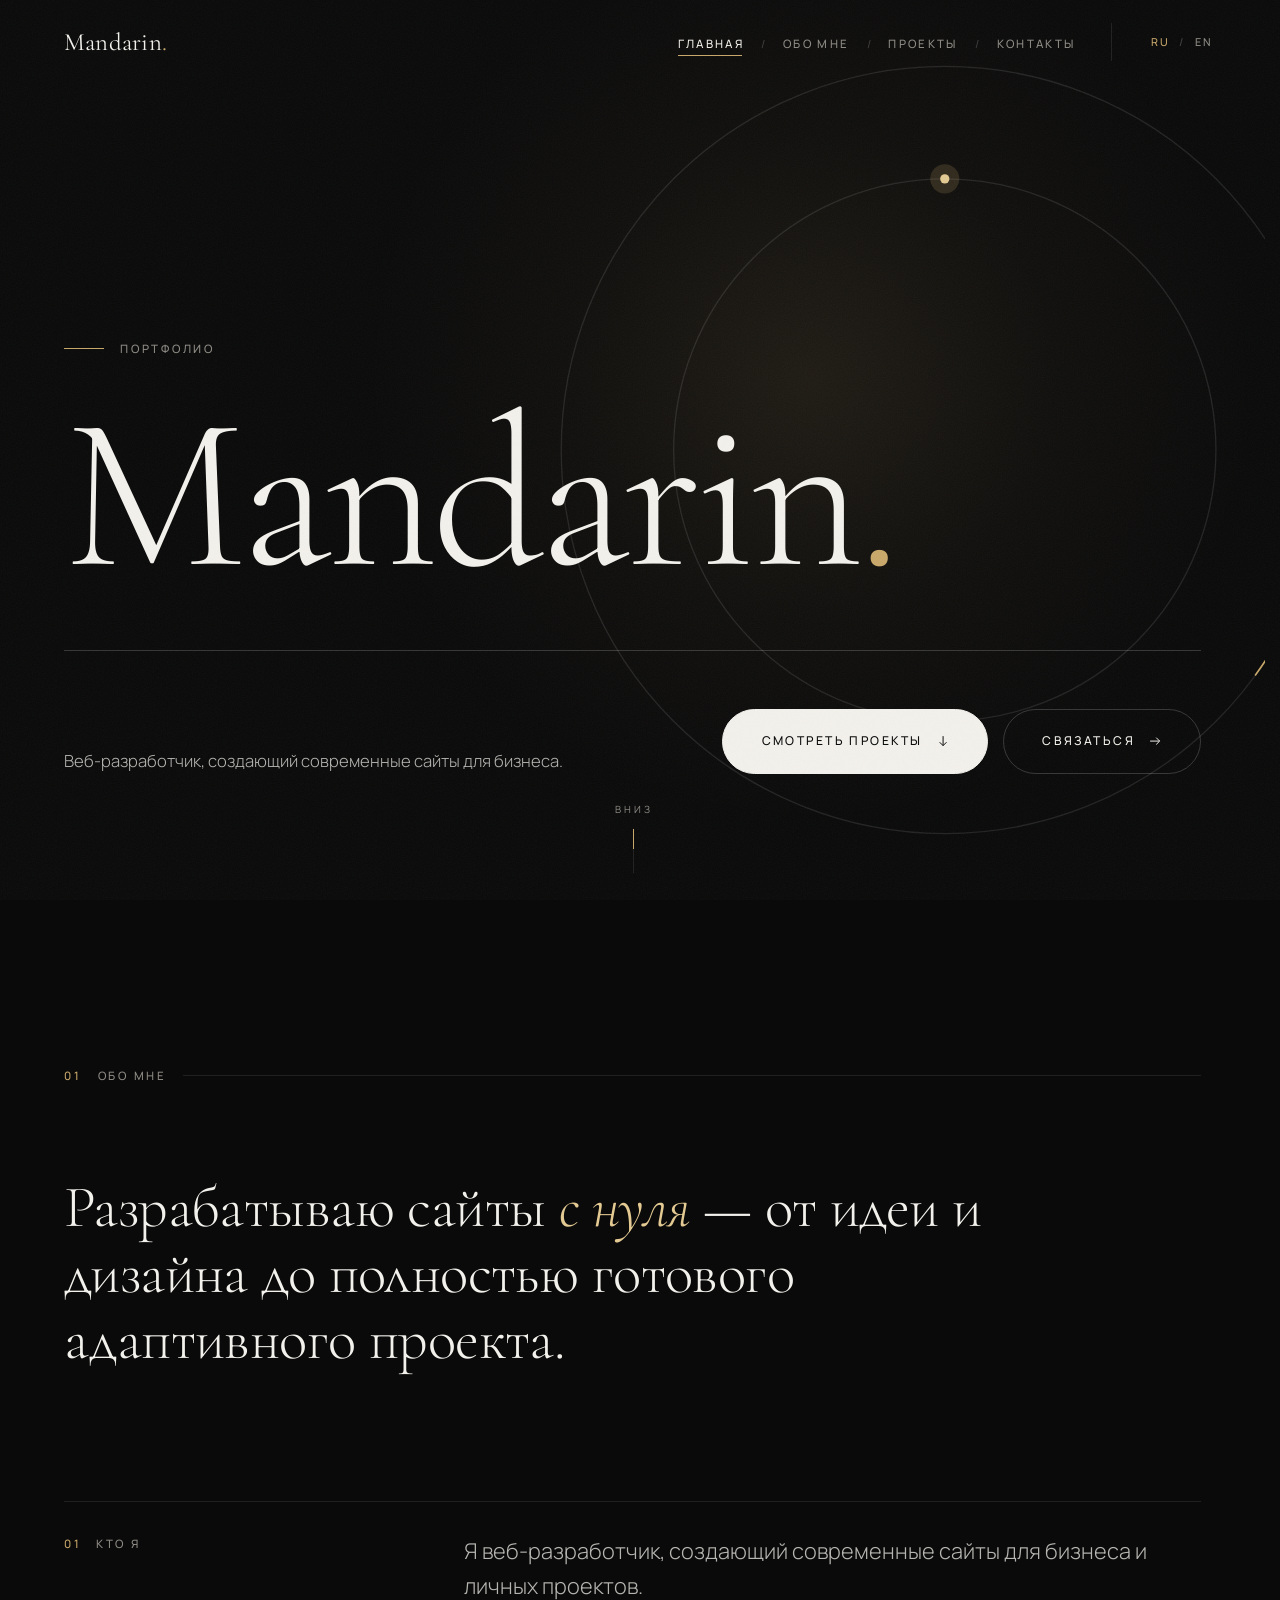
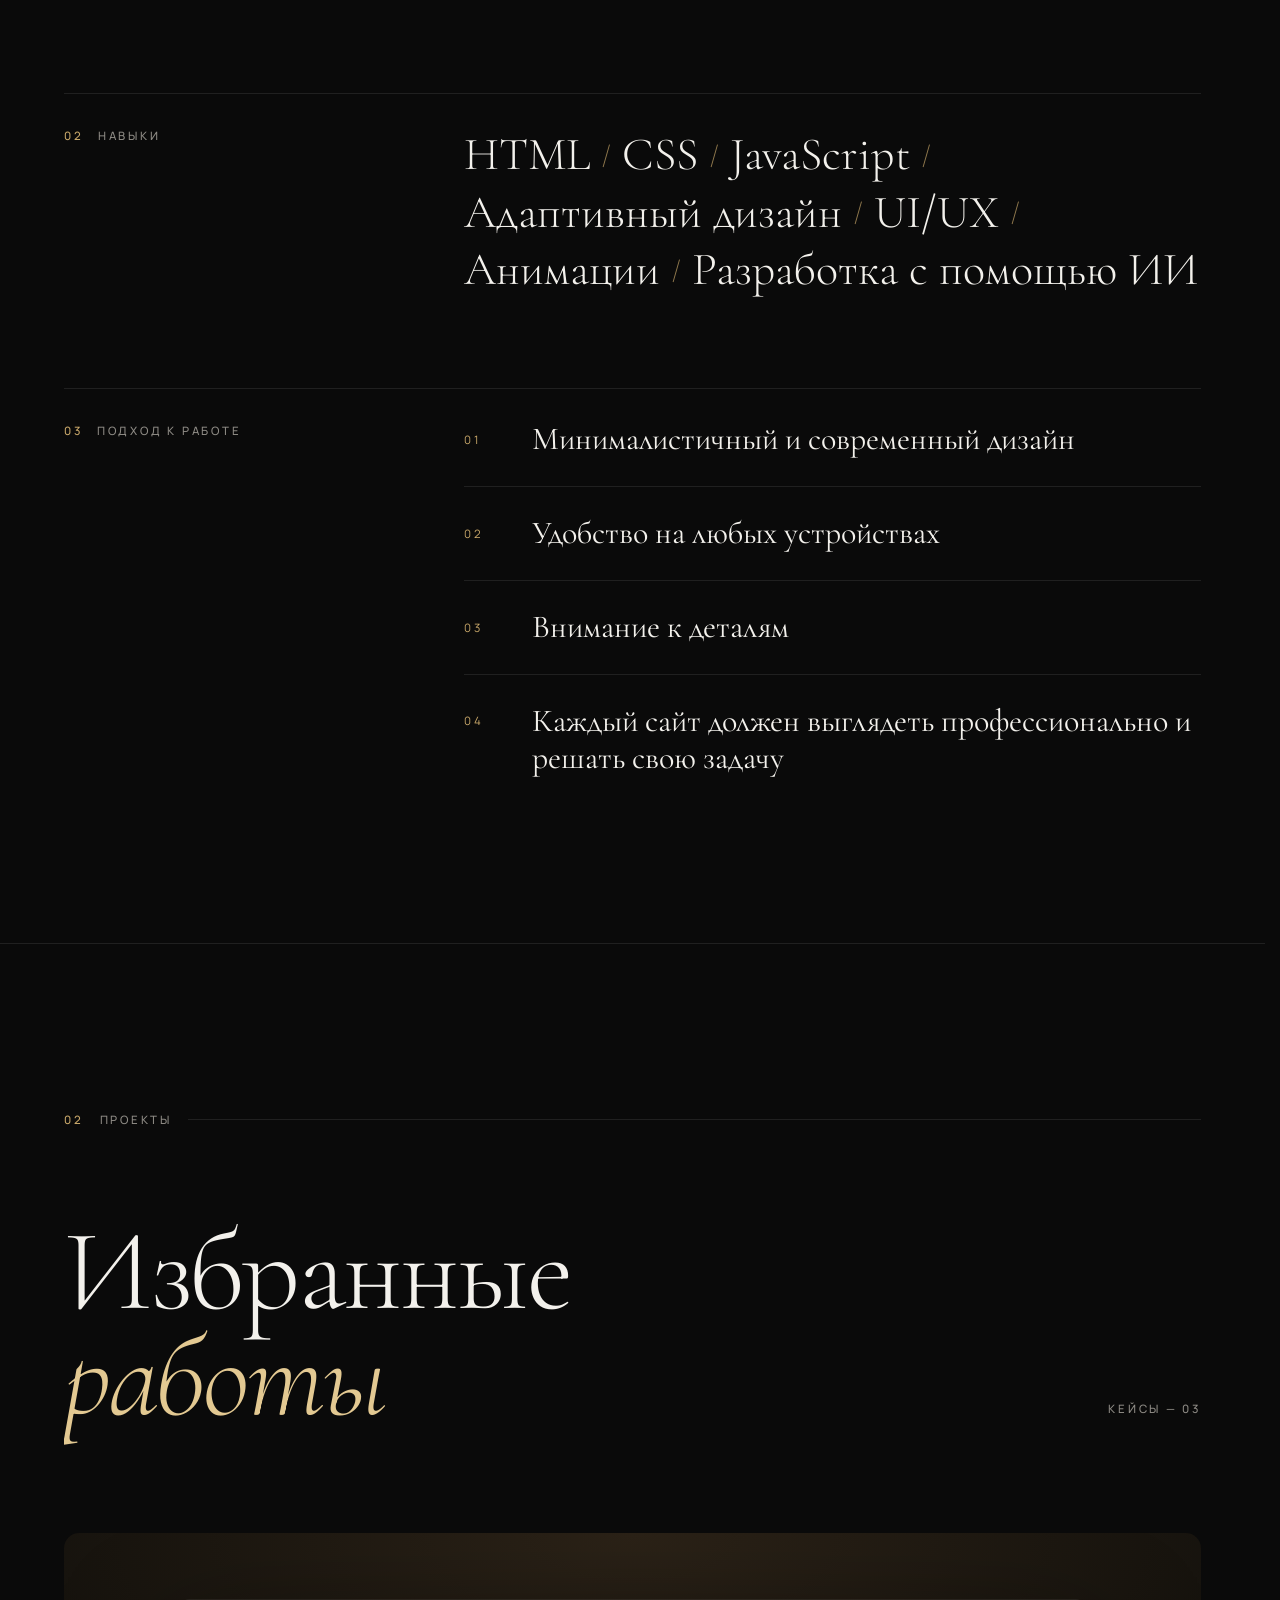
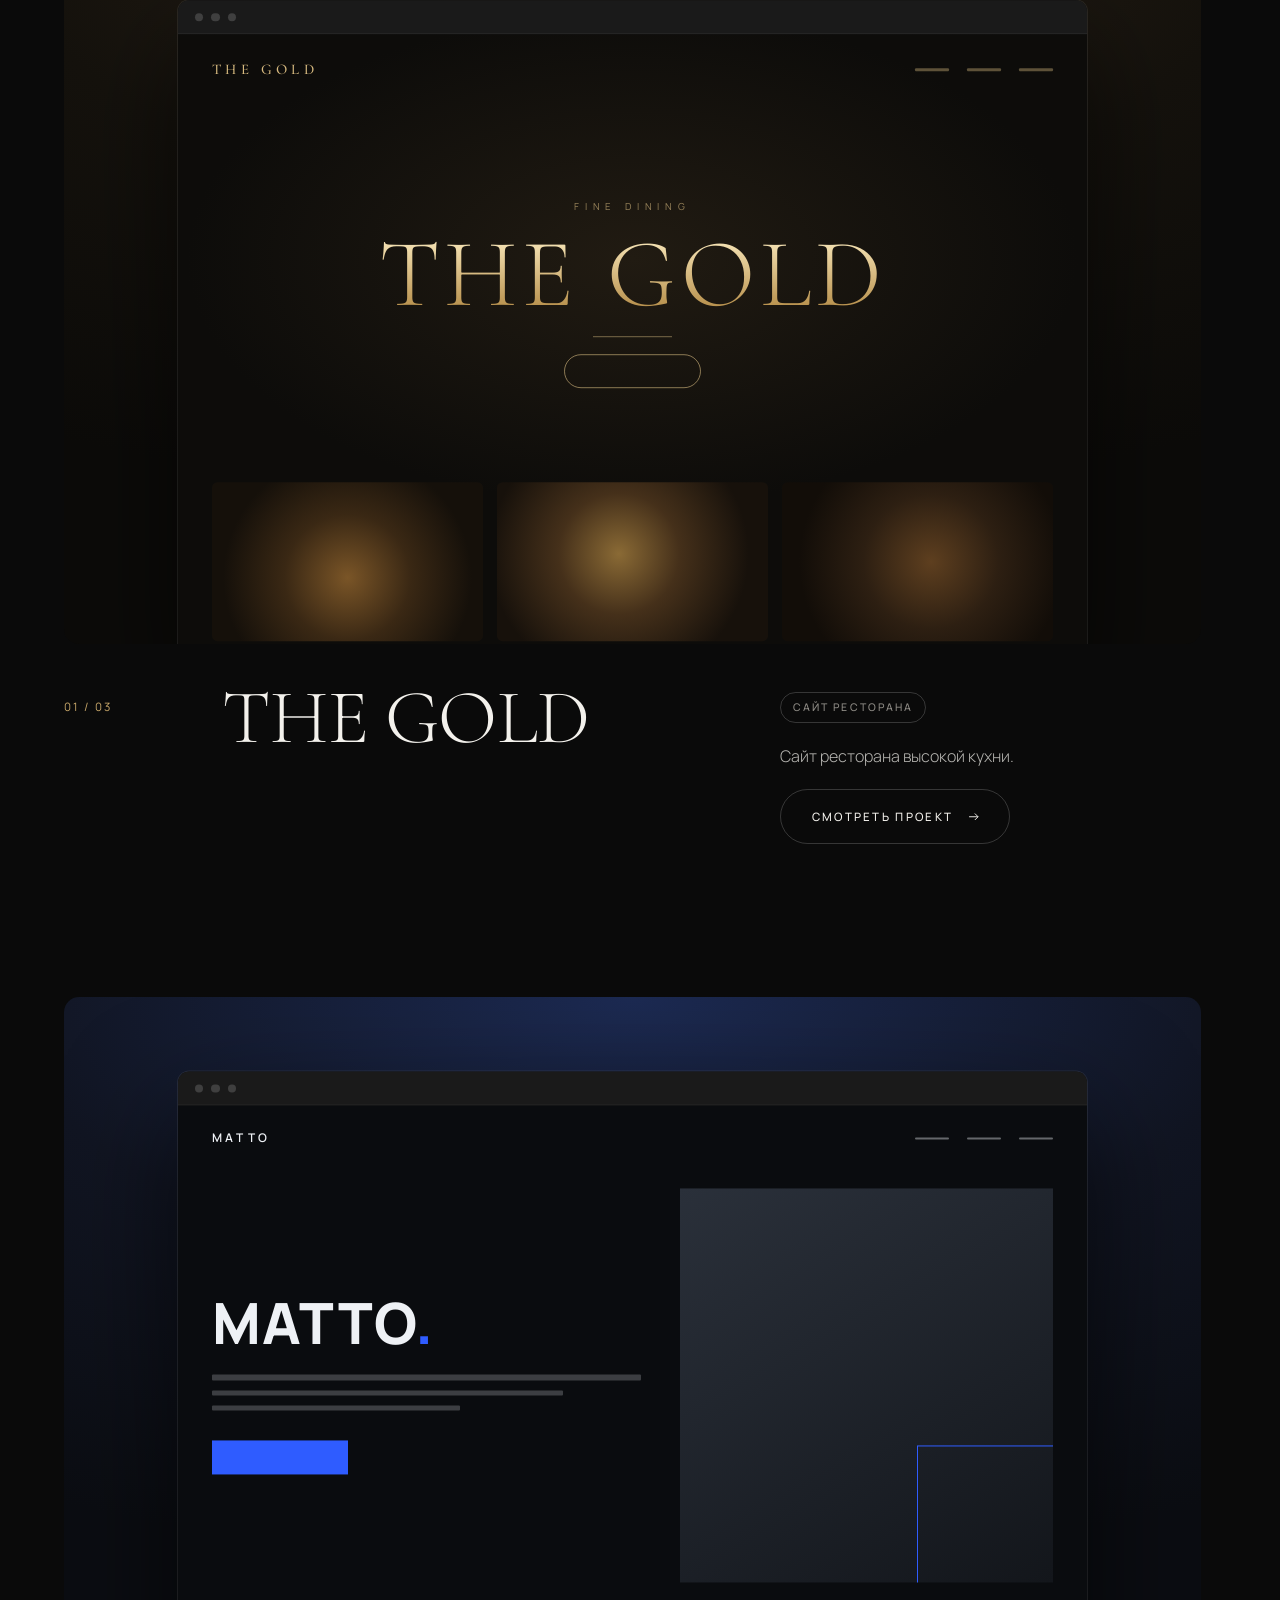
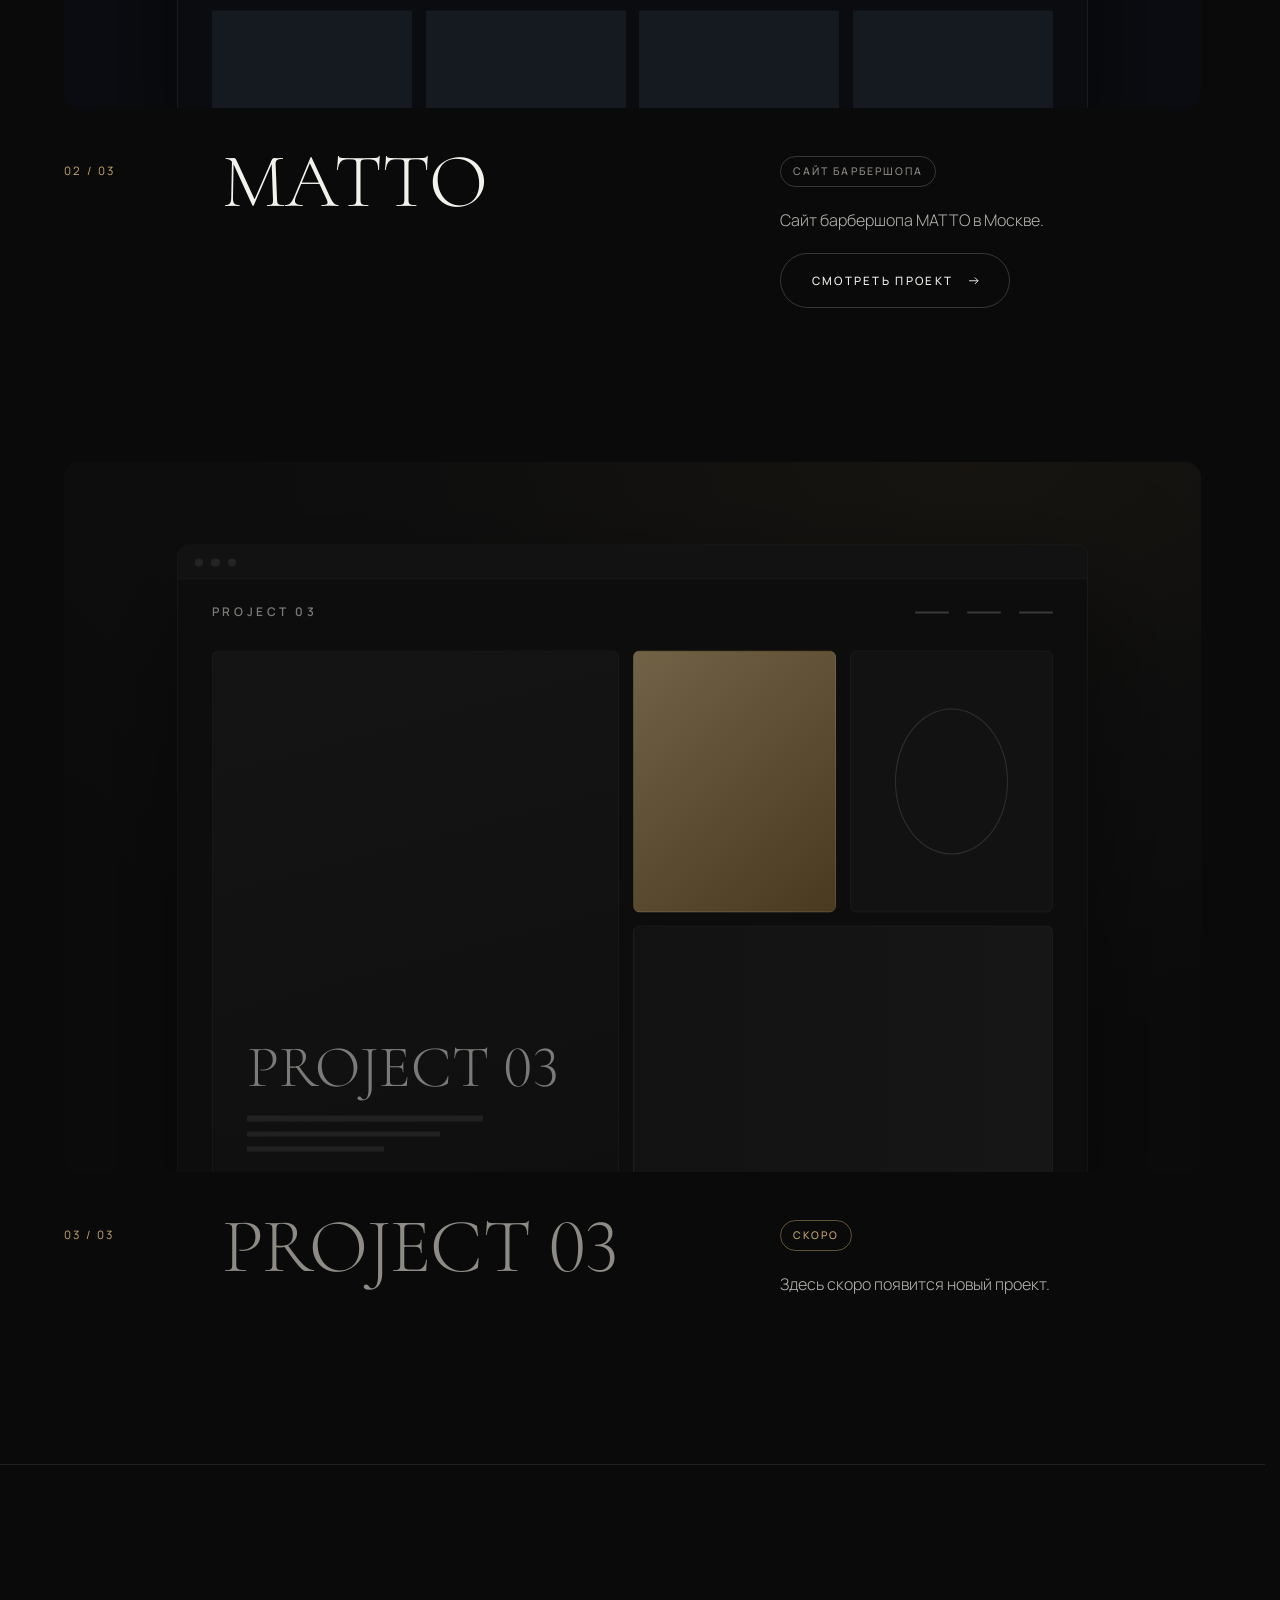
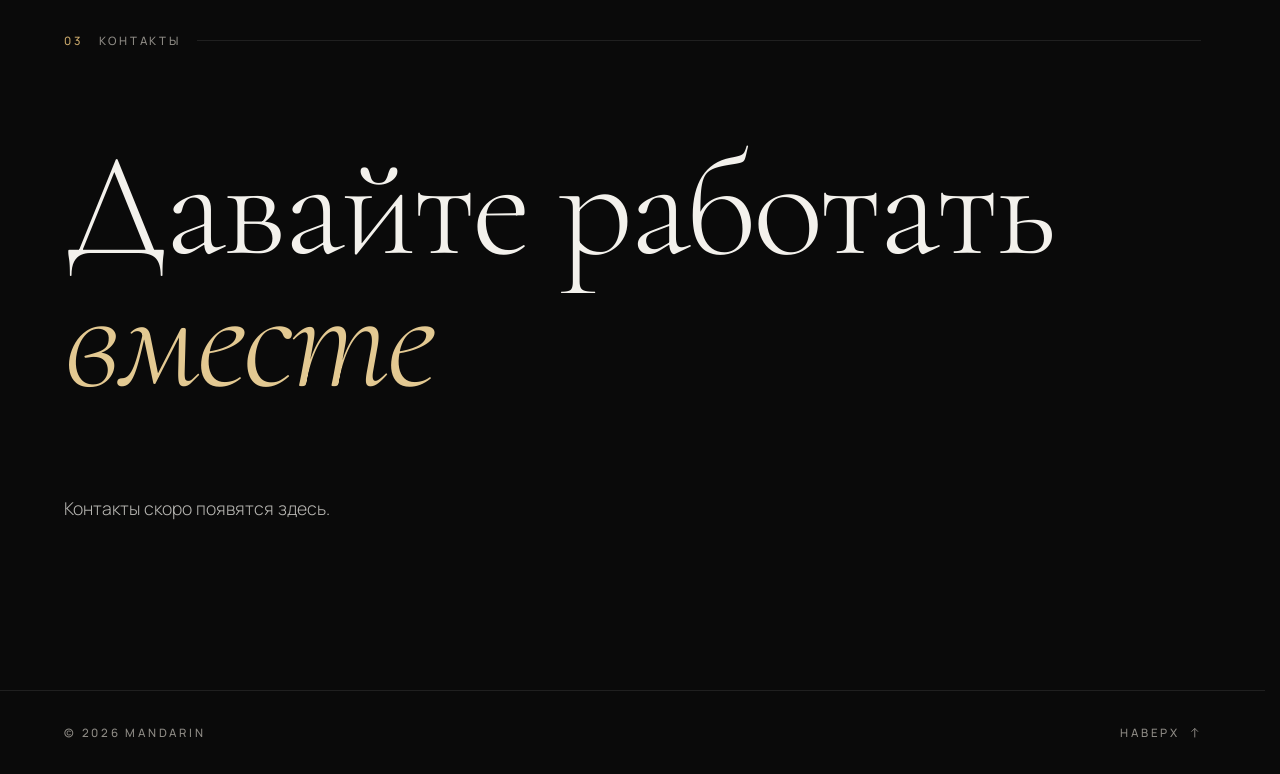
==== index.html @ 1aefc82b "MATTO: real barbershop data, dark theme, Russian copy - Price list of 15 services from Yandex Maps, " ====
<!doctype html>
<html lang="ru">
<head>
  <meta charset="utf-8">
  <meta name="viewport" content="width=device-width, initial-scale=1, viewport-fit=cover">
  <!-- Для поисковиков и превью ссылок; после загрузки обновляются из CONTENT -->
  <title>Mandarin — веб-разработчик</title>
  <meta name="description" content="Mandarin — веб-разработчик, создающий современные сайты для бизнеса. Портфолио и контакты.">
  <meta name="theme-color" content="#0a0a0a">
  <meta property="og:type" content="website">
  <meta property="og:title" content="Mandarin — веб-разработчик">
  <meta property="og:description" content="Mandarin — веб-разработчик, создающий современные сайты для бизнеса. Портфолио и контакты.">
  <link rel="icon" href="data:image/svg+xml,%3Csvg xmlns='http://www.w3.org/2000/svg' viewBox='0 0 32 32'%3E%3Crect width='32' height='32' rx='8' fill='%230a0a0a'/%3E%3Ccircle cx='16' cy='16' r='5' fill='%23c9a86a'/%3E%3C/svg%3E">
  <link rel="preconnect" href="https://fonts.googleapis.com">
  <link rel="preconnect" href="https://fonts.gstatic.com" crossorigin>
  <link rel="stylesheet" href="https://fonts.googleapis.com/css2?family=Cormorant+Garamond:ital,wght@0,300;0,400;0,500;1,300;1,400&family=Manrope:wght@300;400;500;600&display=swap">
  <script>document.documentElement.classList.add('js');</script>

  <style>
    /* ==========================================================================
       1. Tokens
       ========================================================================== */
    :root {
      --black: #0a0a0a;
      --graphite: #131313;
      --white: #f3f1ec;
      --text: rgba(243, 241, 236, .74);
      --muted: #8e8b85;
      --line: rgba(255, 255, 255, .09);
      --line-strong: rgba(255, 255, 255, .18);
      --gold: #c9a86a;
      --gold-light: #e3c992;

      --serif: 'Cormorant Garamond', 'Times New Roman', serif;
      --sans: 'Manrope', system-ui, -apple-system, 'Segoe UI', Roboto, sans-serif;

      --ease: cubic-bezier(.19, 1, .22, 1);
      --ease-in-out: cubic-bezier(.76, 0, .24, 1);

      --gutter: clamp(20px, 5vw, 72px);
      --header-h: 84px;
      --radius: clamp(10px, 1.2vw, 18px);
    }

    @media (max-width: 820px) {
      :root { --header-h: 72px; }
    }

    /* ==========================================================================
       2. Base
       ========================================================================== */
    *, *::before, *::after { box-sizing: border-box; margin: 0; padding: 0; }

    html {
      -webkit-text-size-adjust: 100%;
      text-size-adjust: 100%;
      scroll-behavior: smooth;
      scrollbar-gutter: stable;
      scrollbar-color: #2a2a2a var(--black);
    }

    html.is-locked { overflow: hidden; }

    body {
      min-height: 100vh;
      background: var(--black);
      color: var(--white);
      font-family: var(--sans);
      font-size: 1rem;
      line-height: 1.65;
      font-variant-numeric: lining-nums;
      overflow-x: hidden;
      overflow-x: clip;
      -webkit-font-smoothing: antialiased;
      -moz-osx-font-smoothing: grayscale;
    }

    /* Film grain for a tactile, premium surface */
    body::after {
      content: '';
      position: fixed;
      inset: 0;
      z-index: 300;
      pointer-events: none;
      opacity: .045;
      background-image: url("data:image/svg+xml,%3Csvg xmlns='http://www.w3.org/2000/svg' width='160' height='160'%3E%3Cfilter id='n'%3E%3CfeTurbulence type='fractalNoise' baseFrequency='.8' numOctaves='3' stitchTiles='stitch'/%3E%3C/filter%3E%3Crect width='100%25' height='100%25' filter='url(%23n)'/%3E%3C/svg%3E");
    }

    [hidden] { display: none !important; }
    img { display: block; max-width: 100%; height: auto; }
    a { color: inherit; text-decoration: none; }
    button { font: inherit; color: inherit; background: none; border: 0; cursor: pointer; }
    ul, ol { list-style: none; }
    h1, h2, h3, h4 { font-weight: inherit; overflow-wrap: break-word; }

    ::selection { background: var(--gold); color: var(--black); }
    :focus-visible { outline: 1px solid var(--gold); outline-offset: 4px; }
    main:focus { outline: none; }

    .container {
      width: 100%;
      max-width: 1440px;
      margin-inline: auto;
      padding-inline: var(--gutter);
    }

    .eyebrow {
      font-size: .72rem;
      font-weight: 500;
      letter-spacing: .24em;
      text-transform: uppercase;
      color: var(--muted);
    }

    .icon {
      flex: none;
      width: 1em;
      height: 1em;
      fill: none;
      stroke: currentColor;
      stroke-width: 1.3;
      transition: transform .6s var(--ease);
    }

    .skip-link {
      position: fixed;
      top: 1rem;
      left: 1rem;
      z-index: 400;
      padding: .75rem 1.25rem;
      border-radius: 999px;
      background: var(--gold);
      color: var(--black);
      font-size: .8rem;
      transform: translateY(-200%);
      transition: transform .3s;
    }

    .skip-link:focus { transform: none; }

    /* Soft fade while the language is being switched */
    main, .footer, .logo, .nav, .menu__inner { transition: opacity .35s ease; }

    .is-switching main,
    .is-switching .footer,
    .is-switching .logo,
    .is-switching .nav,
    .is-switching .menu__inner { opacity: 0; }

    /* ==========================================================================
       3. Buttons
       ========================================================================== */
    .btn {
      position: relative;
      display: inline-flex;
      align-items: center;
      justify-content: center;
      gap: .9rem;
      padding: 1.05rem 1.9rem;
      border: 1px solid var(--line-strong);
      border-radius: 999px;
      font-size: .72rem;
      font-weight: 500;
      letter-spacing: .2em;
      text-transform: uppercase;
      white-space: nowrap;
      overflow: hidden;
      isolation: isolate;
      transition: color .5s var(--ease), border-color .5s var(--ease), transform .6s var(--ease);
    }

    .btn::before {
      content: '';
      position: absolute;
      inset: 0;
      z-index: -1;
      border-radius: inherit;
      background: var(--gold);
      transform: translateY(101%);
      transition: transform .6s var(--ease);
    }

    .btn:hover { color: var(--black); border-color: var(--gold); }
    .btn:hover::before { transform: none; }
    .btn:hover .icon { transform: translateX(3px); }
    .btn:hover .icon--down { transform: translateY(3px); }

    .btn--primary { background: var(--white); color: var(--black); border-color: var(--white); }
    .btn--lg { padding: 1.35rem 2.4rem; font-size: .76rem; }

    /* ==========================================================================
       4. Header & navigation
       ========================================================================== */
    .header {
      position: fixed;
      top: 0;
      left: 0;
      right: 0;
      z-index: 120;
      border-bottom: 1px solid transparent;
      transition: transform .7s var(--ease), background-color .5s ease, border-color .5s ease;
    }

    .header.is-scrolled {
      background: rgba(10, 10, 10, .72);
      -webkit-backdrop-filter: blur(16px) saturate(140%);
      backdrop-filter: blur(16px) saturate(140%);
      border-bottom-color: var(--line);
    }

    .header.is-hidden { transform: translateY(-100%); }

    .header.menu-open {
      background: transparent;
      border-bottom-color: transparent;
      -webkit-backdrop-filter: none;
      backdrop-filter: none;
    }

    .header__inner {
      display: flex;
      align-items: center;
      justify-content: space-between;
      height: var(--header-h);
    }

    .js .header__inner { opacity: 0; transform: translateY(-10px); }
    .is-loaded .header__inner {
      opacity: 1;
      transform: none;
      transition: opacity 1s var(--ease) 1.1s, transform 1.2s var(--ease) 1.1s;
    }

    .logo {
      font-family: var(--serif);
      font-size: 1.55rem;
      line-height: 1;
      letter-spacing: .01em;
      white-space: nowrap;
    }

    .logo__dot { color: var(--gold); }

    .header__right { display: flex; align-items: center; gap: 2.25rem; }

    .nav ul { display: flex; align-items: center; }

    .nav li + li::before {
      content: '/';
      margin: 0 1.1rem;
      font-size: .7rem;
      color: rgba(255, 255, 255, .22);
    }

    .nav__link {
      position: relative;
      padding-block: .5rem;
      font-size: .72rem;
      font-weight: 500;
      letter-spacing: .2em;
      text-transform: uppercase;
      color: var(--muted);
      transition: color .3s;
    }

    .nav__link::after {
      content: '';
      position: absolute;
      left: 0;
      right: .2em;
      bottom: .15rem;
      height: 1px;
      background: var(--gold);
      transform: scaleX(0);
      transform-origin: right;
      transition: transform .6s var(--ease);
    }

    .nav__link:hover,
    .nav__link.is-active { color: var(--white); }

    .nav__link:hover::after,
    .nav__link.is-active::after { transform: scaleX(1); transform-origin: left; }

    .lang {
      display: flex;
      align-items: center;
      gap: .45rem;
      font-size: .68rem;
      font-weight: 500;
      letter-spacing: .2em;
    }

    .nav + .lang { padding-left: 2.25rem; border-left: 1px solid var(--line); }

    .lang__btn {
      padding: .6rem .15rem;
      font-size: inherit;
      font-weight: inherit;
      letter-spacing: inherit;
      color: var(--muted);
      transition: color .3s;
    }

    .lang__btn:hover { color: var(--white); }
    .lang__btn[aria-pressed="true"] { color: var(--gold); }
    .lang__sep { color: rgba(255, 255, 255, .22); }

    .burger {
      display: none;
      flex-direction: column;
      align-items: center;
      justify-content: center;
      gap: 7px;
      width: 44px;
      height: 44px;
      margin-right: -10px;
    }

    .burger span {
      display: block;
      width: 26px;
      height: 1px;
      background: var(--white);
      transition: transform .6s var(--ease);
    }

    .burger[aria-expanded="true"] span:first-child { transform: translateY(4px) rotate(45deg); }
    .burger[aria-expanded="true"] span:last-child { transform: translateY(-4px) rotate(-45deg); }

    @media (max-width: 820px) {
      .nav { display: none; }
      .burger { display: flex; }
      .header__right { gap: .9rem; }
      .nav + .lang { padding-left: 0; border-left: 0; }
      .lang__btn { padding: .9rem .25rem; }
    }

    /* Fullscreen mobile menu */
    .menu {
      position: fixed;
      inset: 0;
      z-index: 110;
      overflow-y: auto;
      background: var(--black);
      visibility: hidden;
      clip-path: inset(0 0 100% 0);
      transition: clip-path .9s var(--ease-in-out), visibility 0s linear .9s;
    }

    .menu.is-open {
      visibility: visible;
      clip-path: inset(0);
      transition: clip-path .9s var(--ease-in-out), visibility 0s;
    }

    .menu__inner {
      display: flex;
      flex-direction: column;
      justify-content: space-between;
      gap: 3rem;
      min-height: 100%;
      padding-top: calc(var(--header-h) + 5vh);
      padding-bottom: max(2.5rem, env(safe-area-inset-bottom));
    }

    .menu__list li { overflow: hidden; border-bottom: 1px solid var(--line); }

    .menu__link {
      display: flex;
      align-items: baseline;
      gap: 1.25rem;
      padding: 1rem 0 .85rem;
      font-family: var(--serif);
      font-size: clamp(2.6rem, 12vw, 4.6rem);
      font-weight: 300;
      line-height: 1;
      transform: translateY(105%);
      transition: transform .5s var(--ease), color .3s;
    }

    .menu.is-open .menu__link {
      transform: none;
      transition: transform 1.1s var(--ease) calc(.3s + var(--i) * .07s), color .3s;
    }

    .menu__num {
      font-family: var(--sans);
      font-size: .7rem;
      font-weight: 500;
      letter-spacing: .2em;
      color: var(--gold);
    }

    .menu__link:hover .menu__text,
    .menu__link.is-active .menu__text { font-style: italic; color: var(--gold-light); }

    .menu__foot {
      display: flex;
      flex-direction: column;
      gap: .4rem;
      opacity: 0;
      transition: opacity .3s;
    }

    .menu.is-open .menu__foot { opacity: 1; transition: opacity 1s ease .75s; }
    .menu__foot a { font-family: var(--serif); font-size: 1.6rem; overflow-wrap: anywhere; }

    /* ==========================================================================
       5. Reveal utilities
       ========================================================================== */
    .js [data-reveal]:not([data-reveal="lines"]) {
      opacity: 0;
      transform: translateY(40px);
      transition: opacity 1.2s var(--ease), transform 1.4s var(--ease);
      transition-delay: calc(var(--d, 0) * 110ms);
    }

    .js [data-reveal].is-visible { opacity: 1; transform: none; }

    .mask {
      display: block;
      overflow: hidden;
      padding-bottom: .14em;
      margin-bottom: -.14em;
    }

    .mask > span { display: block; }

    .js [data-reveal="lines"] .mask > span {
      transform: translateY(110%);
      transition: transform 1.4s var(--ease);
    }

    .js [data-reveal="lines"] .mask + .mask > span { transition-delay: .12s; }
    .js [data-reveal="lines"].is-visible .mask > span { transform: none; }

    /* ==========================================================================
       6. Hero
       ========================================================================== */
    .hero {
      position: relative;
      display: flex;
      align-items: flex-end;
      min-height: 100vh;
      min-height: 100svh;
      padding-top: calc(var(--header-h) + 4rem);
      padding-bottom: clamp(6.5rem, 14vh, 9rem);
      overflow: hidden;
      isolation: isolate;
    }

    .hero__glow {
      position: absolute;
      z-index: -2;
      top: 42%;
      left: 64%;
      width: 70vmax;
      height: 70vmax;
      margin: -35vmax 0 0 -35vmax;
      border-radius: 50%;
      background: radial-gradient(closest-side, rgba(201, 168, 106, .11), rgba(201, 168, 106, .03) 55%, transparent);
      pointer-events: none;
    }

    .hero__orbit {
      position: absolute;
      z-index: -1;
      top: 50%;
      right: -6vw;
      width: min(62vw, 820px);
      aspect-ratio: 1;
      transform: translateY(-50%);
      pointer-events: none;
    }

    .hero__orbit-inner,
    .hero__orbit svg { width: 100%; height: 100%; overflow: visible; }

    .orbit { stroke: rgba(255, 255, 255, .1); stroke-width: 1; stroke-dasharray: 1 1; }
    .js .orbit { stroke-dashoffset: 1; }
    .is-loaded .orbit { stroke-dashoffset: 0; transition: stroke-dashoffset 2.8s var(--ease-in-out) .2s; }
    .is-loaded .orbit--inner { transition-delay: .55s; }

    .orbit-arc {
      stroke: var(--gold);
      stroke-width: 1.2;
      stroke-dasharray: 10 90;
      animation: orbit-arc 36s linear infinite;
    }

    .orbit-spin {
      transform-box: view-box;
      transform-origin: center;
      animation: orbit-spin 26s linear infinite;
    }

    .orbit-dot { fill: var(--gold-light); }
    .orbit-halo { fill: var(--gold); opacity: .18; }

    .js .orbit-arc,
    .js .orbit-spin { opacity: 0; }
    .is-loaded .orbit-arc,
    .is-loaded .orbit-spin { opacity: 1; transition: opacity 1.6s ease 2s; }

    @keyframes orbit-arc { to { stroke-dashoffset: -100; } }
    @keyframes orbit-spin { to { transform: rotate(-360deg); } }

    .hero__inner { position: relative; }

    .hero__eyebrow {
      display: flex;
      align-items: center;
      gap: 1rem;
      margin-bottom: clamp(1.5rem, 3vw, 2.5rem);
    }

    .hero__eyebrow::before {
      content: '';
      width: 2.5rem;
      height: 1px;
      background: var(--gold);
    }

    .hero__title {
      font-family: var(--serif);
      font-size: clamp(4rem, 17vw, 15rem);
      font-weight: 300;
      line-height: .9;
      letter-spacing: -.025em;
    }

    .hero__title em { font-style: italic; color: var(--gold-light); }
    .hero__title .accent { color: var(--gold); }

    .hero__title .word {
      display: inline-block;
      overflow: hidden;
      vertical-align: top;
      padding: .1em .08em .16em .02em;
      margin: -.1em -.08em -.16em -.02em;
    }

    .hero__title .char { display: inline-block; }
    .js .hero__title .char { transform: translateY(110%); }
    .is-loaded .hero__title .char {
      transform: none;
      transition: transform 1.3s var(--ease) calc(.25s + var(--i) * 45ms);
    }

    .hero__rule {
      height: 1px;
      margin: clamp(2rem, 4.5vw, 3.75rem) 0;
      background: var(--line-strong);
      transform-origin: left;
    }

    .js .hero__rule { transform: scaleX(0); }
    .is-loaded .hero__rule { transform: none; transition: transform 1.8s var(--ease-in-out) .7s; }

    .hero__bottom {
      display: grid;
      grid-template-columns: minmax(0, 1fr) auto;
      align-items: end;
      gap: 2.5rem 4rem;
    }

    .hero__text {
      max-width: 32em;
      font-size: clamp(1.02rem, 1.3vw, 1.2rem);
      font-weight: 300;
      color: var(--text);
    }

    .hero__actions { display: flex; flex-wrap: wrap; gap: .9rem; }

    .js [data-intro] { opacity: 0; transform: translateY(22px); }
    .is-loaded [data-intro] {
      opacity: 1;
      transform: none;
      transition: opacity 1.2s var(--ease) var(--delay, 0s), transform 1.4s var(--ease) var(--delay, 0s);
    }

    .hero__scroll {
      position: absolute;
      left: 0;
      right: 0;
      bottom: clamp(1.25rem, 3vh, 2rem);
      display: flex;
      flex-direction: column;
      align-items: center;
      gap: .75rem;
      width: max-content;
      margin-inline: auto;
      padding-left: .3em;
      font-size: .62rem;
      letter-spacing: .3em;
      text-transform: uppercase;
      color: var(--muted);
    }

    .hero__scroll-line {
      position: relative;
      width: 1px;
      height: 44px;
      overflow: hidden;
      background: var(--line);
    }

    .hero__scroll-line::after {
      content: '';
      position: absolute;
      top: 0;
      left: 0;
      width: 100%;
      height: 45%;
      background: var(--gold);
      animation: scroll-line 2.2s var(--ease-in-out) infinite;
    }

    @keyframes scroll-line {
      from { transform: translateY(-100%); }
      to { transform: translateY(230%); }
    }

    @media (max-width: 900px) {
      .hero__bottom { grid-template-columns: 1fr; }
    }

    @media (max-width: 760px) {
      .hero__orbit { top: 36%; right: -48vw; width: 118vw; opacity: .8; }
      .hero__glow { left: 70%; top: 30%; }
    }

    @media (max-width: 560px) {
      .hero__actions { flex-direction: column; }
      .hero__actions .btn { justify-content: space-between; width: 100%; }
    }

    @media (max-height: 560px) {
      .hero__scroll { display: none; }
    }

    /* ==========================================================================
       7. Sections
       ========================================================================== */
    .section { position: relative; padding-block: clamp(6rem, 13vw, 11rem); }
    .section + .section { border-top: 1px solid var(--line); }

    .section-head {
      display: flex;
      align-items: center;
      gap: 1rem;
      margin-bottom: clamp(3rem, 7vw, 6rem);
    }

    .section-head__num { color: var(--gold); }

    .section-head::after {
      content: '';
      flex: 1;
      height: 1px;
      background: var(--line);
    }

    .display {
      font-family: var(--serif);
      font-weight: 300;
      line-height: .92;
      letter-spacing: -.02em;
    }

    .display em { font-style: italic; color: var(--gold-light); }

    /* ---------- About ---------- */
    .about__statement {
      max-width: 16em;
      font-family: var(--serif);
      font-size: clamp(2.1rem, 4.6vw, 4.4rem);
      font-weight: 300;
      line-height: 1.12;
      letter-spacing: -.01em;
    }

    .about__statement em { font-style: italic; color: var(--gold-light); }
    .js .about__statement .word { opacity: .18; transition: opacity .5s ease; }
    .js .about__statement .word.is-lit { opacity: 1; }

    .about__rows {
      display: grid;
      gap: clamp(3.5rem, 7vw, 6rem);
      margin-top: clamp(4.5rem, 10vw, 9rem);
    }

    .about__row {
      display: grid;
      grid-template-columns: minmax(0, 4fr) minmax(0, 8fr);
      gap: 1.5rem 2rem;
      padding-top: clamp(1.5rem, 2.5vw, 2rem);
      border-top: 1px solid var(--line);
    }

    .about__label { display: flex; gap: .9rem; }
    .about__num { color: var(--gold); }

    .about__text {
      max-width: 36em;
      font-size: clamp(1.1rem, 1.7vw, 1.45rem);
      font-weight: 300;
      line-height: 1.6;
      color: var(--text);
    }

    .skills {
      display: flex;
      flex-wrap: wrap;
      align-items: baseline;
      font-family: var(--serif);
      font-size: clamp(1.9rem, 3.6vw, 3.2rem);
      font-weight: 300;
      line-height: 1.25;
    }

    .skills li { transition: color .4s var(--ease); }
    .skills li:hover { color: var(--gold-light); }

    .skills li:not(:last-child)::after {
      content: '/';
      display: inline-block;
      margin: 0 .45em;
      font-size: .55em;
      vertical-align: .25em;
      color: var(--gold);
      opacity: .7;
    }

    .approach li {
      display: grid;
      grid-template-columns: 3.25rem minmax(0, 1fr);
      gap: 1rem;
      padding: 1.75rem 0;
      border-bottom: 1px solid var(--line);
    }

    .approach li:first-child { padding-top: 0; }
    .approach li:last-child { padding-bottom: 0; border-bottom: 0; }

    .approach__num {
      padding-top: .75em;
      font-size: .72rem;
      letter-spacing: .2em;
      color: var(--gold);
    }

    .approach h4 {
      font-family: var(--serif);
      font-size: clamp(1.6rem, 2.5vw, 2.2rem);
      font-weight: 400;
      line-height: 1.15;
      transition: color .4s var(--ease), transform .7s var(--ease);
    }

    .approach li:hover h4 { color: var(--gold-light); transform: translateX(.35rem); }

    @media (max-width: 760px) {
      .about__row { grid-template-columns: 1fr; }
    }

    /* ---------- Projects ---------- */
    .projects__head {
      display: flex;
      align-items: flex-end;
      justify-content: space-between;
      gap: 2rem;
      margin-bottom: clamp(4rem, 8vw, 7rem);
    }

    .projects__title { font-size: clamp(3.2rem, 9vw, 8.6rem); }
    .projects__count { padding-bottom: .8rem; white-space: nowrap; }

    .projects { display: grid; gap: clamp(6rem, 12vw, 11rem); }

    .project__media {
      display: block;
      border-radius: var(--radius);
      overflow: hidden;
      transform: translateZ(0);
    }

    .project__info {
      display: grid;
      grid-template-columns: minmax(0, 1.2fr) minmax(0, 5fr) minmax(0, 4fr);
      grid-template-areas: "index title aside";
      gap: 1.25rem 2rem;
      margin-top: clamp(1.75rem, 3vw, 2.75rem);
    }

    .project__index {
      grid-area: index;
      padding-top: .9rem;
      font-size: .72rem;
      letter-spacing: .2em;
      color: var(--gold);
    }

    .project__title {
      grid-area: title;
      font-family: var(--serif);
      font-size: clamp(2.6rem, 6vw, 5.6rem);
      font-weight: 300;
      line-height: .95;
      letter-spacing: -.01em;
    }

    .project__aside {
      grid-area: aside;
      display: flex;
      flex-direction: column;
      align-items: flex-start;
      gap: 1.25rem;
      padding-top: .6rem;
    }

    .project__desc { font-weight: 300; color: var(--text); }

    .tag {
      display: inline-block;
      padding: .55em 1.1em;
      border: 1px solid var(--line-strong);
      border-radius: 999px;
      font-size: .66rem;
      font-weight: 500;
      letter-spacing: .2em;
      text-transform: uppercase;
      color: var(--muted);
    }

    /* Project slot without content yet */
    .project--soon .stage { opacity: .5; }
    .project--soon .project__title { color: var(--muted); }
    .tag--soon { border-color: rgba(201, 168, 106, .45); color: var(--gold); }

    @media (max-width: 900px) {
      .project__info {
        grid-template-columns: 1fr;
        grid-template-areas: "index" "title" "aside";
      }
      .project__index { padding-top: 0; }
    }

    @media (max-width: 560px) {
      .projects__head { flex-direction: column; align-items: flex-start; }
      .projects__count { padding-bottom: 0; }
    }

    /* ---------- Project preview (stage + browser + placeholder mockups) ---------- */
    .stage {
      position: relative;
      aspect-ratio: 16 / 10;
      overflow: hidden;
      container-type: inline-size;
      background: var(--graphite);
    }

    .stage--gold { background: radial-gradient(110% 80% at 50% 0%, #2b2217 0%, #15120d 50%, #0c0b09 100%); }
    .stage--light { background: radial-gradient(110% 80% at 50% 0%, #2c2c2b 0%, #171717 50%, #0e0e0e 100%); }
    .stage--grid { background: radial-gradient(110% 80% at 80% 0%, #252017 0%, #141414 45%, #0d0d0d 100%); }

    .stage__inner { position: absolute; inset: 0; }

    .browser {
      position: absolute;
      top: 13%;
      right: 10%;
      bottom: -8%;
      left: 10%;
      display: flex;
      flex-direction: column;
      overflow: hidden;
      border-radius: 1cqw 1cqw 0 0;
      background: #0e0e0e;
      box-shadow: 0 0 0 1px rgba(255, 255, 255, .08), 0 4cqw 10cqw rgba(0, 0, 0, .6);
      transition: transform 1.2s var(--ease);
    }

    .project__media:hover .browser { transform: translateY(-3%); }

    .browser__bar {
      flex: none;
      display: flex;
      align-items: center;
      gap: .7cqw;
      height: 3cqw;
      padding: 0 1.5cqw;
      background: #1a1a1a;
      border-bottom: 1px solid rgba(255, 255, 255, .06);
    }

    .browser__bar i {
      width: .75cqw;
      height: .75cqw;
      border-radius: 50%;
      background: rgba(255, 255, 255, .16);
    }

    .browser__screen { position: relative; flex: 1; overflow: hidden; }

    .browser__screen img {
      position: absolute;
      inset: 0;
      width: 100%;
      height: 100%;
      object-fit: cover;
      object-position: top center;
    }

    @media (max-width: 640px) {
      .stage { aspect-ratio: 4 / 3; }
      .browser { top: 11%; right: 6%; left: 6%; }
    }

    .mock {
      position: absolute;
      inset: 0;
      display: flex;
      flex-direction: column;
      overflow: hidden;
      font-family: var(--sans);
    }

    .mock i { display: block; }

    .mock__nav {
      flex: none;
      display: flex;
      align-items: center;
      justify-content: space-between;
      padding: 2cqw 3cqw;
    }

    .mock__nav b { font-size: 1.05cqw; font-weight: 600; letter-spacing: .3em; white-space: nowrap; }
    .mock__nav span { display: flex; gap: 1.6cqw; }
    .mock__nav i { width: 3cqw; height: .22cqw; border-radius: 1px; background: currentColor; opacity: .4; }

    .mock__lines { display: grid; gap: .9cqw; }
    .mock__lines i { height: .45cqw; border-radius: 1px; background: currentColor; opacity: .16; }
    .mock__lines i:nth-child(2) { width: 82%; }
    .mock__lines i:nth-child(3) { width: 58%; }

    /* THE GOLD — restaurant */
    .mock--gold { color: #d8bb80; background: radial-gradient(70% 55% at 50% 35%, #211b12 0%, #0d0c0a 70%); }
    .mock--gold .mock__nav b { font-family: var(--serif); font-size: 1.3cqw; font-weight: 500; }

    .mock--gold .mock__hero {
      flex: 1;
      display: flex;
      flex-direction: column;
      align-items: center;
      justify-content: center;
      gap: 1.5cqw;
      text-align: center;
    }

    .mock--gold small { font-size: .85cqw; letter-spacing: .6em; text-transform: uppercase; opacity: .65; }

    .mock--gold strong {
      font-family: var(--serif);
      font-size: 8.5cqw;
      font-weight: 300;
      line-height: .9;
      letter-spacing: .05em;
      white-space: nowrap;
      background: linear-gradient(180deg, #f5e3b5 10%, #b58d48 90%);
      -webkit-background-clip: text;
      background-clip: text;
      color: transparent;
    }

    .mock--gold .mock__rule { width: 7cqw; height: 1px; background: currentColor; opacity: .5; }
    .mock--gold .mock__cta { width: 12cqw; height: 3cqw; border: 1px solid currentColor; border-radius: 99px; opacity: .6; }

    .mock--gold .mock__tiles {
      flex: none;
      display: grid;
      grid-template-columns: repeat(3, 1fr);
      gap: 1.2cqw;
      height: 17cqw;
      padding: 0 3cqw 3cqw;
    }

    .mock--gold .mock__tiles i { border-radius: .5cqw; background: radial-gradient(circle at 50% 60%, #7a5527 0%, #3a2814 38%, #15100a 75%); }
    .mock--gold .mock__tiles i:nth-child(2) { background: radial-gradient(circle at 45% 45%, #8a6a35 0%, #45301a 35%, #17110b 75%); }
    .mock--gold .mock__tiles i:nth-child(3) { background: radial-gradient(circle at 55% 50%, #5e3f1f 0%, #2d1f12 40%, #120d08 78%); }

    /* Light editorial placeholder */
    .mock--light { color: #151515; background: #ecebe6; }

    .mock--light .mock__split {
      flex: 1;
      display: grid;
      grid-template-columns: 1.15fr 1fr;
      align-items: center;
      gap: 3.5cqw;
      padding: 1.5cqw 3cqw 2.5cqw;
    }

    .mock--light strong {
      display: block;
      font-family: var(--serif);
      font-size: 5.6cqw;
      font-weight: 400;
      line-height: .95;
      letter-spacing: -.01em;
    }

    .mock--light .mock__lines { margin: 2.2cqw 0 2.6cqw; }
    .mock--light .mock__cta { width: 12cqw; height: 3cqw; border-radius: 99px; background: #151515; }

    .mock--light .mock__visual {
      position: relative;
      align-self: stretch;
      overflow: hidden;
      border-radius: .5cqw;
      background: linear-gradient(150deg, #2b2b2b, #0f0f0f);
    }

    .mock--light .mock__visual::after {
      content: '';
      position: absolute;
      right: -4cqw;
      bottom: -4cqw;
      width: 16cqw;
      aspect-ratio: 1;
      border: 1px solid rgba(201, 168, 106, .7);
      border-radius: 50%;
    }

    .mock--light .mock__row {
      flex: none;
      display: grid;
      grid-template-columns: repeat(4, 1fr);
      gap: 1.2cqw;
      height: 12cqw;
      padding: 0 3cqw 3cqw;
    }

    .mock--light .mock__row i { border-radius: .4cqw; background: #dad7d0; }

    /* MATTO — dark with a deep blue accent */
    .stage--blue { background: radial-gradient(110% 80% at 50% 0%, #1c2a52 0%, #111522 50%, #0b0d12 100%); }
    .mock--blue { color: #eef1f5; background: #0a0c0f; }
    .mock--blue strong { font-family: var(--sans); font-weight: 800; font-size: 5cqw; letter-spacing: .02em; }
    .mock--blue strong::after { content: '.'; color: #2f5cff; }
    .mock--blue .mock__lines i { opacity: .22; }
    .mock--blue .mock__cta { border-radius: 0; background: #2f5cff; }
    .mock--blue .mock__visual { border-radius: 0; background: linear-gradient(150deg, #2a303a, #13161b); }
    .mock--blue .mock__visual::after { border-color: #2f5cff; border-radius: 0; }
    .mock--blue .mock__row i { border-radius: 0; background: #151920; }

    /* Dark bento placeholder */
    .mock--grid { color: #ecebe6; background: #111; }

    .mock--grid .mock__bento {
      flex: 1;
      display: grid;
      grid-template-columns: 2fr 1fr 1fr;
      grid-template-rows: 1fr 1fr;
      gap: 1.2cqw;
      min-height: 0;
      padding: .5cqw 3cqw 3cqw;
    }

    .mock--grid .b { border: 1px solid rgba(255, 255, 255, .06); border-radius: .6cqw; background: #1b1b1b; }

    .mock--grid .b--a {
      grid-row: span 2;
      display: flex;
      flex-direction: column;
      justify-content: flex-end;
      gap: 1.8cqw;
      padding: 3cqw;
      background: linear-gradient(165deg, #1f1f1f, #151515);
    }

    .mock--grid .b--a strong { font-family: var(--serif); font-size: 5.2cqw; font-weight: 300; line-height: .95; }
    .mock--grid .b--a .mock__lines { width: 70%; }
    .mock--grid .b--b { background: linear-gradient(140deg, #d9bc84, #8a6a36); }
    .mock--grid .b--c { position: relative; overflow: hidden; }
    .mock--grid .b--c::after { content: ''; position: absolute; inset: 22%; border: 1px solid rgba(255, 255, 255, .25); border-radius: 50%; }
    .mock--grid .b--d { grid-column: span 2; background: linear-gradient(90deg, #1b1b1b, #232323); }

    /* ---------- Contact ---------- */
    .contact__title { font-size: clamp(3.4rem, 11.5vw, 11rem); line-height: .9; letter-spacing: -.025em; }

    .contact__grid {
      display: grid;
      grid-template-columns: minmax(0, 4fr) minmax(0, 7fr);
      align-items: start;
      gap: 3rem 2rem;
      margin-top: clamp(3.5rem, 7vw, 6rem);
    }

    .contact__intro { display: flex; flex-direction: column; align-items: flex-start; gap: 2rem; }
    .contact__text { max-width: 26em; font-size: 1.1rem; font-weight: 300; color: var(--text); }

    .contact__list li { border-top: 1px solid var(--line); }
    .contact__list li:last-child { border-bottom: 1px solid var(--line); }

    .contact__link {
      display: grid;
      grid-template-columns: minmax(6rem, 1fr) minmax(0, 3fr) auto;
      align-items: center;
      gap: .5rem 1rem;
      padding: 1.4rem 0;
    }

    .contact__value {
      font-family: var(--serif);
      font-size: clamp(1.5rem, 2.6vw, 2.3rem);
      font-weight: 300;
      line-height: 1.1;
      overflow-wrap: anywhere;
      transition: color .4s var(--ease), transform .7s var(--ease);
    }

    .contact__arrow { font-size: 1.1rem; color: var(--muted); transition: color .4s; }
    .contact__link:hover .contact__value { color: var(--gold-light); transform: translateX(.5rem); }
    .contact__link:hover .contact__arrow { color: var(--gold); }
    .contact__link:hover .icon { transform: translate(3px, -3px); }

    @media (max-width: 900px) {
      .contact__grid { grid-template-columns: 1fr; }
    }

    @media (max-width: 520px) {
      .contact__link { grid-template-columns: minmax(0, 1fr) auto; }
      .contact__link .eyebrow { grid-column: 1 / -1; }
    }

    /* ---------- Footer ---------- */
    .footer { border-top: 1px solid var(--line); }

    .footer__inner {
      display: flex;
      align-items: center;
      justify-content: space-between;
      gap: 1rem;
      padding-top: 2rem;
      padding-bottom: calc(2rem + env(safe-area-inset-bottom));
    }

    .footer__top { display: inline-flex; align-items: center; gap: .6rem; transition: color .3s; }
    .footer__top:hover { color: var(--white); }
    .footer__top:hover .icon { transform: translateY(-3px); }

    /* ==========================================================================
       8. Case study overlay
       ========================================================================== */
    .case {
      position: fixed;
      inset: 0;
      z-index: 130;
      overflow-y: auto;
      overscroll-behavior: contain;
      background: var(--black);
      visibility: hidden;
      clip-path: inset(100% 0 0 0);
      transition: clip-path 1s var(--ease-in-out), visibility 0s linear 1s;
    }

    .case.is-open {
      visibility: visible;
      clip-path: inset(0);
      transition: clip-path 1s var(--ease-in-out), visibility 0s;
    }

    .case__bar {
      position: sticky;
      top: 0;
      z-index: 2;
      background: rgba(10, 10, 10, .78);
      -webkit-backdrop-filter: blur(14px);
      backdrop-filter: blur(14px);
      border-bottom: 1px solid var(--line);
    }

    .case__bar-inner {
      display: flex;
      align-items: center;
      justify-content: space-between;
      height: var(--header-h);
    }

    .case__crumb b { font-weight: 500; color: var(--gold); }

    .case__close {
      display: inline-flex;
      align-items: center;
      gap: .9rem;
      font-size: .72rem;
      font-weight: 500;
      letter-spacing: .22em;
      text-transform: uppercase;
    }

    .case__close-icon {
      position: relative;
      width: 44px;
      height: 44px;
      border: 1px solid var(--line-strong);
      border-radius: 50%;
      transition: transform .7s var(--ease), border-color .4s;
    }

    .case__close-icon::before,
    .case__close-icon::after {
      content: '';
      position: absolute;
      top: 50%;
      left: 50%;
      width: 14px;
      height: 1px;
      background: currentColor;
      transform: translate(-50%, -50%) rotate(45deg);
    }

    .case__close-icon::after { transform: translate(-50%, -50%) rotate(-45deg); }
    .case__close:hover .case__close-icon { transform: rotate(90deg); border-color: var(--gold); }

    .case__head {
      padding-top: clamp(3.5rem, 8vw, 7rem);
      padding-bottom: clamp(2.5rem, 5vw, 4.5rem);
    }

    .case__category { display: flex; align-items: center; gap: .9rem; color: var(--gold); }
    .case__category::before { content: ''; width: 2.5rem; height: 1px; background: currentColor; }

    .case__title {
      margin-top: 1.5rem;
      font-size: clamp(3.4rem, 12vw, 11.5rem);
      line-height: .88;
      overflow-wrap: anywhere;
    }

    .case__summary {
      max-width: 38em;
      margin-top: clamp(1.5rem, 3vw, 2.5rem);
      font-size: clamp(1.05rem, 1.5vw, 1.3rem);
      font-weight: 300;
      color: var(--text);
    }

    .case__media { border-radius: var(--radius); overflow: hidden; transform: translateZ(0); }

    .case__grid {
      display: grid;
      grid-template-columns: minmax(0, 4fr) minmax(0, 8fr);
      gap: 3.5rem 2rem;
      padding-block: clamp(4rem, 9vw, 8rem);
    }

    .case__meta { position: sticky; top: calc(var(--header-h) + 2rem); align-self: start; }
    .case__meta dl > div { padding: 1.1rem 0; border-top: 1px solid var(--line); }
    .case__meta dt { margin-bottom: .6rem; }

    .link {
      background: linear-gradient(currentColor, currentColor) 0 100% / 100% 1px no-repeat;
      transition: color .3s, background-size .5s var(--ease);
    }

    .link:hover { color: var(--gold-light); background-size: 0 1px; }

    .chips { display: flex; flex-wrap: wrap; gap: .5rem; }

    .chips li {
      padding: .4em .95em;
      border: 1px solid var(--line-strong);
      border-radius: 999px;
      font-size: .8rem;
      transition: border-color .3s, color .3s;
    }

    .chips li:hover { border-color: var(--gold); color: var(--gold-light); }

    .case__block + .case__block { margin-top: clamp(3.5rem, 7vw, 5.5rem); }
    .case__h { display: flex; gap: .9rem; margin-bottom: 1.75rem; }
    .case__h span { color: var(--gold); }

    .case__text p {
      font-size: clamp(1.15rem, 1.8vw, 1.55rem);
      font-weight: 300;
      line-height: 1.55;
    }

    .case__text p + p { margin-top: 1em; }

    .features li {
      display: grid;
      grid-template-columns: 3rem minmax(0, 1fr);
      gap: 1rem;
      padding: 1.3rem 0;
      border-top: 1px solid var(--line);
      font-size: 1.1rem;
    }

    .features li:last-child { border-bottom: 1px solid var(--line); }
    .features__num { padding-top: .35em; font-size: .72rem; letter-spacing: .2em; color: var(--gold); }

    .case__cta { margin-top: clamp(3rem, 6vw, 4.5rem); }

    .case__next {
      display: block;
      width: 100%;
      padding-block: clamp(4.5rem, 10vw, 9rem);
      border-top: 1px solid var(--line);
      text-align: center;
    }

    .case__next .eyebrow { display: block; margin-bottom: 1.25rem; }

    .case__next-title {
      display: inline-block;
      font-size: clamp(2.8rem, 9vw, 8rem);
      transition: color .5s var(--ease), transform .8s var(--ease);
    }

    .case__next:hover .case__next-title { color: var(--gold-light); transform: translateY(-.4rem); }

    .case [data-anim] {
      opacity: 0;
      transform: translateY(32px);
      transition: opacity .35s ease, transform .35s ease;
    }

    .case.is-ready [data-anim] {
      opacity: 1;
      transform: none;
      transition: opacity 1s var(--ease), transform 1.2s var(--ease);
      transition-delay: calc(var(--d, 0) * 90ms + 450ms);
    }

    @media (max-width: 900px) {
      .case__grid { grid-template-columns: 1fr; }
      .case__meta { position: static; }
    }

    @media (max-width: 420px) {
      .case__close-text { display: none; }
    }

    /* ==========================================================================
       9. "View" cursor (desktop only)
       ========================================================================== */
    .cursor { display: none; }

    @media (hover: hover) and (pointer: fine) {
      .cursor {
        position: fixed;
        top: 0;
        left: 0;
        z-index: 150;
        display: block;
        pointer-events: none;
        will-change: transform;
      }

      .cursor__dot {
        position: absolute;
        top: -54px;
        left: -54px;
        display: grid;
        place-items: center;
        width: 108px;
        height: 108px;
        padding-left: .16em;
        border-radius: 50%;
        background: var(--gold);
        color: var(--black);
        font-size: .64rem;
        font-weight: 600;
        letter-spacing: .16em;
        text-transform: uppercase;
        transform: scale(0);
        transition: transform .6s var(--ease);
      }

      .cursor.is-active .cursor__dot { transform: scale(1); }
      [data-cursor] { cursor: none; }
    }

    /* ==========================================================================
       10. Reduced motion
       ========================================================================== */
    @media (prefers-reduced-motion: reduce) {
      html { scroll-behavior: auto; }

      *, *::before, *::after {
        animation-duration: .001ms !important;
        animation-iteration-count: 1 !important;
        transition-duration: .001ms !important;
        transition-delay: 0s !important;
      }
    }
  </style>
</head>

<body>
  <a class="skip-link" href="#main" data-i18n="ui.skip"></a>

  <!-- ============================ HEADER ============================ -->
  <header class="header">
    <div class="container header__inner">
      <a class="logo" href="#home"><span data-i18n="name"></span><span class="logo__dot">.</span></a>

      <div class="header__right">
        <nav class="nav" data-i18n-aria="ui.navLabel">
          <ul>
            <li><a class="nav__link is-active" href="#home" data-nav data-i18n="ui.nav.home"></a></li>
            <li><a class="nav__link" href="#about" data-nav data-i18n="ui.nav.about"></a></li>
            <li><a class="nav__link" href="#projects" data-nav data-i18n="ui.nav.projects"></a></li>
            <li><a class="nav__link" href="#contact" data-nav data-i18n="ui.nav.contact"></a></li>
          </ul>
        </nav>

        <div class="lang" role="group" data-i18n-aria="ui.language">
          <button class="lang__btn" type="button" data-lang="ru" lang="ru" aria-label="Русский" aria-pressed="true">RU</button>
          <span class="lang__sep" aria-hidden="true">/</span>
          <button class="lang__btn" type="button" data-lang="en" lang="en" aria-label="English" aria-pressed="false">EN</button>
        </div>

        <button class="burger" type="button" aria-expanded="false" aria-controls="menu">
          <span></span><span></span>
        </button>
      </div>
    </div>
  </header>

  <!-- ============================ MOBILE MENU ============================ -->
  <div class="menu" id="menu" inert>
    <div class="container menu__inner">
      <nav data-i18n-aria="ui.navLabel">
        <ul class="menu__list">
          <li><a class="menu__link is-active" href="#home" data-nav style="--i:0"><span class="menu__num">01</span><span class="menu__text" data-i18n="ui.nav.home"></span></a></li>
          <li><a class="menu__link" href="#about" data-nav style="--i:1"><span class="menu__num">02</span><span class="menu__text" data-i18n="ui.nav.about"></span></a></li>
          <li><a class="menu__link" href="#projects" data-nav style="--i:2"><span class="menu__num">03</span><span class="menu__text" data-i18n="ui.nav.projects"></span></a></li>
          <li><a class="menu__link" href="#contact" data-nav style="--i:3"><span class="menu__num">04</span><span class="menu__text" data-i18n="ui.nav.contact"></span></a></li>
        </ul>
      </nav>
      <div class="menu__foot" id="menu-foot" hidden>
        <span class="eyebrow" data-i18n="ui.getInTouch"></span>
        <a id="menu-contact" href="#contact"></a>
      </div>
    </div>
  </div>

  <main id="main" tabindex="-1">

    <!-- ============================ HERO ============================ -->
    <section class="hero" id="home">
      <div class="hero__glow" aria-hidden="true"></div>
      <div class="hero__orbit" aria-hidden="true">
        <div class="hero__orbit-inner">
          <svg viewBox="0 0 600 600" fill="none">
            <circle class="orbit" cx="300" cy="300" r="290" pathLength="1"/>
            <circle class="orbit orbit--inner" cx="300" cy="300" r="205" pathLength="1"/>
            <circle class="orbit-arc" cx="300" cy="300" r="290" pathLength="100"/>
            <g class="orbit-spin">
              <circle class="orbit-halo" cx="300" cy="95" r="11"/>
              <circle class="orbit-dot" cx="300" cy="95" r="3.5"/>
            </g>
          </svg>
        </div>
      </div>

      <div class="container hero__inner">
        <p class="hero__eyebrow eyebrow" data-intro style="--delay:.2s" data-i18n="hero.eyebrow"></p>
        <h1 class="hero__title" id="hero-title"></h1>
        <div class="hero__rule" aria-hidden="true"></div>

        <div class="hero__bottom">
          <p class="hero__text" data-intro style="--delay:1s" data-i18n="hero.text"></p>

          <div class="hero__actions" data-intro style="--delay:1.15s">
            <a class="btn btn--primary btn--lg magnetic" href="#projects">
              <span data-i18n="hero.viewProjects"></span>
              <svg class="icon icon--down" viewBox="0 0 16 16" aria-hidden="true"><path d="M8 1.5V14M3.5 9.5 8 14l4.5-4.5"/></svg>
            </a>
            <a class="btn btn--lg magnetic" href="#contact">
              <span data-i18n="hero.contactMe"></span>
              <svg class="icon" viewBox="0 0 16 16" aria-hidden="true"><path d="M1.5 8H14M9.5 3.5 14 8l-4.5 4.5"/></svg>
            </a>
          </div>
        </div>
      </div>

      <a class="hero__scroll" href="#about" data-intro style="--delay:1.5s" data-i18n-aria="ui.scrollLabel">
        <span data-i18n="ui.scroll"></span>
        <span class="hero__scroll-line"></span>
      </a>
    </section>

    <!-- ============================ ABOUT ============================ -->
    <section class="section" id="about">
      <div class="container">
        <p class="section-head eyebrow" data-reveal><span class="section-head__num">01</span><span data-i18n="about.title"></span></p>

        <h2 class="about__statement" id="about-statement"></h2>

        <div class="about__rows">
          <div class="about__row" data-reveal>
            <h3 class="about__label eyebrow"><span class="about__num">01</span><span data-i18n="about.whoLabel"></span></h3>
            <p class="about__text" data-i18n="about.who"></p>
          </div>

          <div class="about__row" data-reveal>
            <h3 class="about__label eyebrow"><span class="about__num">02</span><span data-i18n="about.skillsLabel"></span></h3>
            <ul class="skills" id="skills"></ul>
          </div>

          <div class="about__row" data-reveal>
            <h3 class="about__label eyebrow"><span class="about__num">03</span><span data-i18n="about.approachLabel"></span></h3>
            <ol class="approach" id="approach"></ol>
          </div>
        </div>
      </div>
    </section>

    <!-- ============================ PROJECTS ============================ -->
    <section class="section" id="projects">
      <div class="container">
        <p class="section-head eyebrow" data-reveal><span class="section-head__num">02</span><span data-i18n="projects.title"></span></p>

        <div class="projects__head">
          <h2 class="projects__title display" data-reveal="lines">
            <span class="mask"><span data-i18n="projects.heading.0"></span></span>
            <span class="mask"><span><em data-i18n="projects.heading.1"></em></span></span>
          </h2>
          <p class="projects__count eyebrow" id="projects-count" data-reveal></p>
        </div>

        <div class="projects" id="project-list"></div>
      </div>
    </section>

    <!-- ============================ CONTACT ============================ -->
    <section class="section" id="contact">
      <div class="container">
        <p class="section-head eyebrow" data-reveal><span class="section-head__num">03</span><span data-i18n="contact.title"></span></p>

        <h2 class="contact__title display" data-reveal="lines">
          <span class="mask"><span data-i18n="contact.heading.0"></span></span>
          <span class="mask"><span><em data-i18n="contact.heading.1"></em></span></span>
        </h2>

        <div class="contact__grid">
          <div class="contact__intro" data-reveal>
            <p class="contact__text" id="contact-note" data-i18n="ui.contactsSoon" hidden></p>
            <a class="btn btn--primary btn--lg magnetic" id="contact-button" href="#contact" hidden>
              <span data-i18n="ui.getInTouch"></span>
              <svg class="icon" viewBox="0 0 16 16" aria-hidden="true"><path d="M1.5 8H14M9.5 3.5 14 8l-4.5 4.5"/></svg>
            </a>
          </div>
          <ul class="contact__list" id="contact-list" data-reveal style="--d:1" hidden></ul>
        </div>
      </div>
    </section>
  </main>

  <!-- ============================ FOOTER ============================ -->
  <footer class="footer">
    <div class="container footer__inner eyebrow">
      <span>© <span data-year></span> <span data-i18n="name"></span></span>
      <a class="footer__top" href="#home">
        <span data-i18n="ui.toTop"></span>
        <svg class="icon" viewBox="0 0 16 16" aria-hidden="true"><path d="M8 14.5V2M3.5 6.5 8 2l4.5 4.5"/></svg>
      </a>
    </div>
  </footer>

  <!-- ============================ CASE STUDY ============================ -->
  <div class="case" id="case" role="dialog" aria-modal="true" aria-labelledby="case-title" inert>
    <div class="case__bar">
      <div class="container case__bar-inner">
        <p class="case__crumb eyebrow" id="case-crumb"></p>
        <button class="case__close" type="button" data-case-close data-i18n-aria="ui.close">
          <span class="case__close-text" data-i18n="ui.close"></span>
          <span class="case__close-icon" aria-hidden="true"></span>
        </button>
      </div>
    </div>
    <div id="case-content"></div>
  </div>

  <div class="cursor" aria-hidden="true"><span class="cursor__dot" data-i18n="ui.view"></span></div>

  <script>
  (() => {
    'use strict';

    /* ==========================================================================
       CONTENT — все тексты сайта на двух языках.
       В строках about.statement можно выделить слово золотым: <em>слово</em>
       ========================================================================== */
    const CONTENT = {
      ru: {
        meta: {
          title: 'Mandarin — веб-разработчик',
          description: 'Mandarin — веб-разработчик, создающий современные сайты для бизнеса. Портфолио и контакты.'
        },
        name: 'Mandarin',
        hero: {
          eyebrow: 'Портфолио',
          text: 'Веб-разработчик, создающий современные сайты для бизнеса.',
          viewProjects: 'Смотреть проекты',
          contactMe: 'Связаться'
        },
        about: {
          title: 'Обо мне',
          statement: 'Разрабатываю сайты <em>с нуля</em> — от идеи и дизайна до полностью готового адаптивного проекта.',
          whoLabel: 'Кто я',
          who: 'Я веб-разработчик, создающий современные сайты для бизнеса и личных проектов.',
          skillsLabel: 'Навыки',
          skills: ['HTML', 'CSS', 'JavaScript', 'Адаптивный дизайн', 'UI/UX', 'Анимации', 'Разработка с помощью ИИ'],
          approachLabel: 'Подход к работе',
          approach: [
            'Минималистичный и современный дизайн',
            'Удобство на любых устройствах',
            'Внимание к деталям',
            'Каждый сайт должен выглядеть профессионально и решать свою задачу'
          ]
        },
        projects: { title: 'Проекты', heading: ['Избранные', 'работы'] },
        contact: { title: 'Контакты', heading: ['Давайте работать', 'вместе'] },
        ui: {
          skip: 'Перейти к содержанию',
          navLabel: 'Навигация',
          nav: { home: 'Главная', about: 'Обо мне', projects: 'Проекты', contact: 'Контакты' },
          language: 'Язык',
          menuOpen: 'Открыть меню',
          menuClose: 'Закрыть меню',
          scroll: 'Вниз',
          scrollLabel: 'Перейти к разделу «Обо мне»',
          view: 'Смотреть',
          cases: 'Кейсы',
          viewProject: 'Смотреть проект',
          soon: 'Скоро',
          soonText: 'Здесь скоро появится новый проект.',
          preview: 'превью сайта',
          caseStudy: 'Кейс',
          close: 'Закрыть',
          category: 'Категория',
          technologies: 'Технологии',
          website: 'Сайт',
          overview: 'О проекте',
          features: 'Особенности',
          visit: 'Открыть сайт',
          next: 'Следующий проект',
          allProjects: 'Все проекты',
          back: 'К проектам',
          getInTouch: 'Связаться',
          contactsSoon: 'Контакты скоро появятся здесь.',
          toTop: 'Наверх'
        }
      },

      en: {
        meta: {
          title: 'Mandarin — Web Developer',
          description: 'Mandarin is a web developer creating modern websites for businesses. Portfolio and contacts.'
        },
        name: 'Mandarin',
        hero: {
          eyebrow: 'Portfolio',
          text: 'A web developer creating modern websites for businesses.',
          viewProjects: 'View projects',
          contactMe: 'Contact me'
        },
        about: {
          title: 'About me',
          statement: 'I build websites <em>from scratch</em> — from the first idea and design to a fully finished responsive project.',
          whoLabel: 'Who I am',
          who: 'I’m a web developer creating modern websites for businesses and personal projects.',
          skillsLabel: 'Skills',
          skills: ['HTML', 'CSS', 'JavaScript', 'Responsive design', 'UI/UX', 'Animations', 'AI-assisted development'],
          approachLabel: 'Approach',
          approach: [
            'Minimal, modern design',
            'Easy to use on any device',
            'Attention to detail',
            'Every website should look professional and serve its purpose'
          ]
        },
        projects: { title: 'Projects', heading: ['Selected', 'work'] },
        contact: { title: 'Contact', heading: ['Let’s work', 'together'] },
        ui: {
          skip: 'Skip to content',
          navLabel: 'Navigation',
          nav: { home: 'Home', about: 'About', projects: 'Projects', contact: 'Contact' },
          language: 'Language',
          menuOpen: 'Open menu',
          menuClose: 'Close menu',
          scroll: 'Scroll',
          scrollLabel: 'Scroll to About',
          view: 'View',
          cases: 'Case studies',
          viewProject: 'View project',
          soon: 'Coming soon',
          soonText: 'A new project will be added here soon.',
          preview: 'website preview',
          caseStudy: 'Case study',
          close: 'Close',
          category: 'Category',
          technologies: 'Technologies',
          website: 'Website',
          overview: 'Overview',
          features: 'Key features',
          visit: 'Visit website',
          next: 'Next project',
          allProjects: 'All projects',
          back: 'Back to projects',
          getInTouch: 'Get in touch',
          contactsSoon: 'Contact details will be added here soon.',
          toTop: 'Back to top'
        }
      }
    };

    /* ==========================================================================
       CONTACTS — пока список пуст, блок контактов показывает «скоро появятся».
       Первый контакт используется для главной кнопки «Связаться». Пример:
         { label: 'Email',    value: 'name@example.com', href: 'mailto:name@example.com' },
         { label: 'Telegram', value: '@username',        href: 'https://t.me/username' },
       ========================================================================== */
    const CONTACTS = [];

    /* ==========================================================================
       PROJECTS — тексты задаются парами { ru, en }.

       slug         адрес кейса (#work/slug), латиница без пробелов
       title        название
       category     категория
       summary      1–2 предложения для карточки и шапки кейса.
                    Пока summary пустой, проект показывается как «Скоро» и не открывается.
       description  абзацы описания в кейсе
       technologies использованные технологии   (пусто — блок скрыт)
       features     основные особенности         (пусто — блок скрыт)
       link         ссылка на сайт               (пусто — кнопка скрыта)
       image        путь к скриншоту, напр. 'images/the-gold.jpg'
                    (пусто — показывается встроенный макет-заглушка)
       theme        стиль заглушки и фона превью: 'gold' | 'light' | 'grid'
       ========================================================================== */
    const PROJECTS = [
      {
        slug: 'the-gold',
        title: 'THE GOLD',
        category: { ru: 'Сайт ресторана', en: 'Restaurant website' },
        summary: { ru: 'Сайт ресторана высокой кухни.', en: 'Website for a fine dining restaurant.' },
        description: {
          ru: [
            'THE GOLD — современный ресторан высокой кухни с изысканными блюдами, премиальной атмосферой и стильным интерьером.',
            'Сайт передаёт ощущение роскоши и приватности: сдержанная палитра чёрного, графита и приглушённого золота, редакционная типографика и медленные, уверенные анимации.'
          ],
          en: [
            'THE GOLD is a modern fine dining restaurant with exquisite dishes, a premium atmosphere and a stylish interior.',
            'The website conveys luxury and privacy: a restrained palette of black, graphite and muted gold, editorial typography and slow, confident motion.'
          ]
        },
        technologies: ['HTML5', 'CSS3', 'JavaScript'],
        features: {
          ru: [
            'Полноэкранный hero с медленной анимацией фона',
            'Меню с переключением категорий без перезагрузки страницы',
            'Галерея с полноэкранным просмотром и управлением с клавиатуры',
            'Форма бронирования с валидацией и анимацией отправки',
            'Адаптивная вёрстка от 375 до 1920 px, SEO и доступность'
          ],
          en: [
            'Full-screen hero with a slow background animation',
            'Menu with categories that switch without a page reload',
            'Gallery with a fullscreen, keyboard-friendly lightbox',
            'Reservation form with validation and a sending animation',
            'Responsive layout from 375 to 1920 px, SEO and accessibility'
          ]
        },
        link: 'the-gold/index.html',
        image: '',
        theme: 'gold'
      },
      {
        slug: 'matto',
        title: 'MATTO',
        category: { ru: 'Сайт барбершопа', en: 'Barbershop website' },
        summary: { ru: 'Сайт барбершопа MATTO в Москве.', en: 'Website for MATTO, a barbershop in Moscow.' },
        description: {
          ru: [
            'MATTO — барбершоп в ЖК «Михайловский Парк» в Москве с рейтингом 5,0 на Яндекс Картах.',
            'Тёмная тема с глубоким синим акцентом и выразительной типографикой. На сайте реальный прайс из 15 услуг, контакты, адрес и удобства барбершопа. Услуги и цены задаются в одном месте кода, а прайс и форма записи обновляются автоматически.'
          ],
          en: [
            'MATTO is a barbershop in the Mikhailovsky Park residential complex in Moscow, rated 5.0 on Yandex Maps.',
            'A dark theme with a deep blue accent and expressive typography. The site shows the real price list of 15 services, contacts, address and amenities. Services and prices live in one place in the code, and the price list and booking form update automatically.'
          ]
        },
        technologies: ['HTML5', 'CSS3', 'JavaScript'],
        features: {
          ru: [
            'Прайс из 15 услуг с вкладками по категориям',
            'Клик по услуге или мастеру сразу заполняет форму записи',
            'Форма записи с валидацией и свободными слотами времени',
            'Быстрая связь: звонок, WhatsApp, Telegram и маршрут в Яндекс Картах',
            'Тёмная тема и адаптивная вёрстка от 320 до 1920 px'
          ],
          en: [
            'Price list of 15 services with category tabs',
            'Clicking a service or barber fills in the booking form',
            'Booking form with validation and available time slots',
            'Quick contact: call, WhatsApp, Telegram and a Yandex Maps route',
            'Dark theme and responsive layout from 320 to 1920 px'
          ]
        },
        link: 'matto/index.html',
        image: '',
        theme: 'blue'
      },
      {
        slug: 'project-03',
        title: 'PROJECT 03',
        category: { ru: '', en: '' },
        summary: { ru: '', en: '' },
        description: { ru: [], en: [] },
        technologies: [],
        features: { ru: [], en: [] },
        link: '',
        image: '',
        theme: 'grid'
      }
    ];

    /* ---------- Helpers ---------- */
    const $ = (sel, ctx = document) => ctx.querySelector(sel);
    const $$ = (sel, ctx = document) => Array.from(ctx.querySelectorAll(sel));
    const root = document.documentElement;
    const reduceMotion = window.matchMedia('(prefers-reduced-motion: reduce)').matches;
    const finePointer = window.matchMedia('(hover: hover) and (pointer: fine)').matches;
    const clamp = (v, min, max) => Math.min(max, Math.max(min, v));
    const pad = n => String(n).padStart(2, '0');
    const esc = s => String(s ?? '').replace(/[&<>"']/g, c => (
      { '&': '&amp;', '<': '&lt;', '>': '&gt;', '"': '&quot;', "'": '&#39;' }[c]
    ));
    const external = href => /^https?:/i.test(href);

    const ICON_ARROW = '<svg class="icon" viewBox="0 0 16 16" aria-hidden="true"><path d="M1.5 8H14M9.5 3.5 14 8l-4.5 4.5"/></svg>';
    const ICON_OUT = '<svg class="icon" viewBox="0 0 16 16" aria-hidden="true"><path d="M4 12 12 4M5.5 4H12v6.5"/></svg>';

    // rAF loop that keeps running only while `step` returns true
    const loop = step => {
      let running = false;
      const frame = () => {
        running = step();
        if (running) requestAnimationFrame(frame);
      };
      return () => {
        if (!running) { running = true; requestAnimationFrame(frame); }
      };
    };

    /* ---------- Language ---------- */
    const LANGS = ['ru', 'en'];

    function initialLang() {
      const param = new URLSearchParams(location.search).get('lang');
      if (LANGS.includes(param)) return param;
      try {
        const saved = localStorage.getItem('lang');
        if (LANGS.includes(saved)) return saved;
      } catch { /* storage unavailable */ }
      return 'ru';
    }

    let lang = initialLang();

    // UI text by path, e.g. t('ui.nav.home')
    const t = path => path.split('.').reduce((node, key) => (node == null ? node : node[key]), CONTENT[lang]);

    // Project field in the current language, falling back to the other one
    const isEmpty = v => v == null || v === '' || (Array.isArray(v) && !v.length);
    const tr = v => {
      if (!v || typeof v !== 'object' || Array.isArray(v)) return v;
      return isEmpty(v[lang]) ? v[lang === 'ru' ? 'en' : 'ru'] : v[lang];
    };

    const isReady = p => !isEmpty(tr(p.summary));

    /* ---------- Elements & state ---------- */
    const header = $('.header');
    const main = $('main');
    const footer = $('.footer');
    const burger = $('.burger');
    const menu = $('#menu');
    const heroTitle = $('#hero-title');
    const statement = $('#about-statement');
    const projectList = $('#project-list');
    const caseEl = $('#case');
    const caseContent = $('#case-content');
    const caseClose = $('.case__close');
    const cursor = finePointer ? $('.cursor') : null;

    let menuOpen = false;
    let current = -1;            // index of the open case study, -1 when closed
    let lastFocus = null;
    let swapTimer = 0;
    let statementWords = [];
    let litCount = -1;
    let parallaxItems = [];
    let lastY = window.scrollY;

    const lockScroll = on => root.classList.toggle('is-locked', on);

    /* ==========================================================================
       Templates
       ========================================================================== */
    function mockTemplate(p) {
      const title = esc(p.title);
      const nav = `<div class="mock__nav"><b>${title}</b><span><i></i><i></i><i></i></span></div>`;
      const lines = '<span class="mock__lines"><i></i><i></i><i></i></span>';

      switch (p.theme) {
        case 'gold':
          return `<div class="mock mock--gold">${nav}
            <div class="mock__hero"><small>Fine dining</small><strong>${title}</strong><i class="mock__rule"></i><i class="mock__cta"></i></div>
            <div class="mock__tiles"><i></i><i></i><i></i></div></div>`;
        case 'light':
        case 'blue':
          return `<div class="mock mock--light${p.theme === 'blue' ? ' mock--blue' : ''}">${nav}
            <div class="mock__split"><div><strong>${title}</strong>${lines}<i class="mock__cta"></i></div><div class="mock__visual"></div></div>
            <div class="mock__row"><i></i><i></i><i></i><i></i></div></div>`;
        default:
          return `<div class="mock mock--grid">${nav}
            <div class="mock__bento"><div class="b b--a"><strong>${title}</strong>${lines}</div><div class="b b--b"></div><div class="b b--c"></div><div class="b b--d"></div></div></div>`;
      }
    }

    function previewTemplate(p) {
      const screen = p.image
        ? `<img src="${esc(p.image)}" alt="${esc(p.title)} — ${esc(t('ui.preview'))}" loading="lazy" decoding="async">`
        : mockTemplate(p);

      return `<div class="stage stage--${esc(p.theme || 'grid')}"${p.image ? '' : ' aria-hidden="true"'}>
        <div class="stage__inner">
          <div class="browser">
            <div class="browser__bar"><i></i><i></i><i></i></div>
            <div class="browser__screen">${screen}</div>
          </div>
        </div>
      </div>`;
    }

    function cardTemplate(p, i) {
      const href = `#work/${p.slug}`;
      const ready = isReady(p);
      const category = tr(p.category);

      const media = ready
        ? `<a class="project__media" href="${href}" data-cursor tabindex="-1" aria-hidden="true">${previewTemplate(p)}</a>`
        : `<div class="project__media">${previewTemplate(p)}</div>`;

      const aside = ready
        ? `${category ? `<span class="tag">${esc(category)}</span>` : ''}
           <p class="project__desc">${esc(tr(p.summary))}</p>
           <a class="btn" href="${href}">${esc(t('ui.viewProject'))} ${ICON_ARROW}</a>`
        : `<span class="tag tag--soon">${esc(t('ui.soon'))}</span>
           <p class="project__desc">${esc(t('ui.soonText'))}</p>`;

      return `<article class="project${ready ? '' : ' project--soon'}" data-reveal>
        ${media}
        <div class="project__info">
          <span class="project__index">${pad(i + 1)} / ${pad(PROJECTS.length)}</span>
          <h3 class="project__title">${esc(p.title)}</h3>
          <div class="project__aside">${aside}</div>
        </div>
      </article>`;
    }

    // Readable label for a project link: the domain for external URLs, the title for local ones
    const linkLabel = p => (external(p.link) ? new URL(p.link).hostname.replace(/^www\./, '') : p.title);
    const linkAttrs = url => (external(url) ? ' target="_blank" rel="noopener"' : '');

    // Index of the next project that has content, or -1
    function nextReady(i) {
      for (let step = 1; step < PROJECTS.length; step++) {
        const j = (i + step) % PROJECTS.length;
        if (isReady(PROJECTS[j])) return j;
      }
      return -1;
    }

    function caseTemplate(p, i) {
      const category = tr(p.category);
      const summary = tr(p.summary);
      const description = [].concat(tr(p.description) || []).filter(Boolean);
      const features = [].concat(tr(p.features) || []).filter(Boolean);
      const tech = (p.technologies || []).filter(Boolean);
      const next = nextReady(i);
      let block = 0;
      const heading = key => `<h3 class="case__h eyebrow"><span>${pad(++block)}</span>${esc(t(key))}</h3>`;

      const ending = next > -1
        ? `<a class="case__next" href="#work/${PROJECTS[next].slug}">
             <span class="eyebrow">${esc(t('ui.next'))}</span>
             <span class="case__next-title display">${esc(PROJECTS[next].title)}</span>
           </a>`
        : `<button class="case__next" type="button" data-case-close>
             <span class="eyebrow">${esc(t('ui.allProjects'))}</span>
             <span class="case__next-title display">${esc(t('ui.back'))}</span>
           </button>`;

      return `
        <header class="container case__head">
          ${category ? `<p class="case__category eyebrow" data-anim style="--d:0">${esc(category)}</p>` : ''}
          <h2 class="case__title display" id="case-title" data-anim style="--d:1">${esc(p.title)}</h2>
          ${summary ? `<p class="case__summary" data-anim style="--d:2">${esc(summary)}</p>` : ''}
        </header>

        <div class="container" data-anim style="--d:3">
          <div class="case__media">${previewTemplate(p)}</div>
        </div>

        <div class="container case__grid">
          <aside class="case__meta" data-anim style="--d:4">
            <dl>
              ${category ? `<div><dt class="eyebrow">${esc(t('ui.category'))}</dt><dd>${esc(category)}</dd></div>` : ''}
              ${tech.length ? `<div><dt class="eyebrow">${esc(t('ui.technologies'))}</dt><dd><ul class="chips">${tech.map(x => `<li>${esc(x)}</li>`).join('')}</ul></dd></div>` : ''}
              ${p.link ? `<div><dt class="eyebrow">${esc(t('ui.website'))}</dt><dd><a class="link" href="${esc(p.link)}"${linkAttrs(p.link)}>${esc(linkLabel(p))}</a></dd></div>` : ''}
            </dl>
          </aside>

          <div class="case__body" data-anim style="--d:5">
            ${description.length ? `<section class="case__block">${heading('ui.overview')}
              <div class="case__text">${description.map(x => `<p>${esc(x)}</p>`).join('')}</div></section>` : ''}
            ${features.length ? `<section class="case__block">${heading('ui.features')}
              <ol class="features">${features.map((f, n) => `<li><span class="features__num">${pad(n + 1)}</span><span>${esc(f)}</span></li>`).join('')}</ol></section>` : ''}
            ${p.link ? `<div class="case__cta"><a class="btn btn--primary btn--lg" href="${esc(p.link)}"${linkAttrs(p.link)}>${esc(t('ui.visit'))} ${ICON_OUT}</a></div>` : ''}
          </div>
        </div>

        ${ending}`;
    }

    /* ==========================================================================
       Text splitting (hero letters, about words)
       ========================================================================== */
    function split(el, mode) {
      const label = el.textContent.replace(/\s+/g, ' ').trim();
      const words = [];
      let i = 0;

      const walk = node => {
        Array.from(node.childNodes).forEach(child => {
          if (child.nodeType === Node.ELEMENT_NODE) { walk(child); return; }
          if (child.nodeType !== Node.TEXT_NODE) return;

          const frag = document.createDocumentFragment();
          child.textContent.split(/(\s+)/).forEach(part => {
            if (!part) return;
            if (!part.trim()) { frag.append(' '); return; }

            const word = document.createElement('span');
            word.className = 'word';
            if (mode === 'chars') {
              word.setAttribute('aria-hidden', 'true');
              Array.from(part).forEach(ch => {
                const c = document.createElement('span');
                c.className = 'char';
                c.style.setProperty('--i', i++);
                c.textContent = ch;
                word.append(c);
              });
            } else {
              word.textContent = part;
            }
            words.push(word);
            frag.append(word);
          });
          child.replaceWith(frag);
        });
      };

      walk(el);
      if (mode === 'chars') el.setAttribute('aria-label', label);
      return words;
    }

    /* ==========================================================================
       Reveal on scroll
       ========================================================================== */
    const revealer = 'IntersectionObserver' in window
      ? new IntersectionObserver((entries, obs) => {
          entries.forEach(entry => {
            if (!entry.isIntersecting) return;
            entry.target.classList.add('is-visible');
            obs.unobserve(entry.target);
          });
        }, { rootMargin: '0px 0px -8% 0px', threshold: .1 })
      : null;

    const observeReveals = (scope = document) => {
      $$('[data-reveal]', scope).forEach(el => (revealer ? revealer.observe(el) : el.classList.add('is-visible')));
    };

    /* ==========================================================================
       Rendering
       ========================================================================== */
    function renderContacts() {
      const has = CONTACTS.length > 0;
      const button = $('#contact-button');
      const list = $('#contact-list');
      const menuContact = $('#menu-contact');

      $('#contact-note').hidden = has;
      $('#menu-foot').hidden = !has;
      button.hidden = !has;
      list.hidden = !has;
      if (!has) return;

      const primary = CONTACTS[0];
      [button, menuContact].forEach(a => {
        a.href = primary.href;
        if (external(primary.href)) { a.target = '_blank'; a.rel = 'noopener'; }
      });
      menuContact.textContent = primary.value;

      list.innerHTML = CONTACTS.map(c => `<li>
        <a class="contact__link" href="${esc(c.href)}"${external(c.href) ? ' target="_blank" rel="noopener"' : ''}>
          <span class="eyebrow">${esc(c.label)}</span>
          <span class="contact__value">${esc(c.value)}</span>
          <span class="contact__arrow">${ICON_OUT}</span>
        </a>
      </li>`).join('');
    }

    function renderCase(i) {
      const p = PROJECTS[i];
      caseContent.innerHTML = caseTemplate(p, i);
      $('#case-crumb').innerHTML = `${esc(t('ui.caseStudy'))} <b>${pad(i + 1)}</b> / ${pad(PROJECTS.length)}`;
      document.title = `${p.title} — ${t('meta.title')}`;
    }

    function render() {
      root.lang = lang;
      document.title = t('meta.title');
      $('meta[name="description"]').setAttribute('content', t('meta.description'));

      $$('[data-i18n]').forEach(el => { el.textContent = t(el.dataset.i18n) ?? ''; });
      $$('[data-i18n-aria]').forEach(el => el.setAttribute('aria-label', t(el.dataset.i18nAria) ?? ''));
      $$('.lang__btn').forEach(b => b.setAttribute('aria-pressed', String(b.dataset.lang === lang)));
      burger.setAttribute('aria-label', t(menuOpen ? 'ui.menuClose' : 'ui.menuOpen'));

      // Hero name, revealed letter by letter
      heroTitle.innerHTML = `${esc(t('name'))}<span class="accent">.</span>`;
      split(heroTitle, 'chars');

      // About
      statement.innerHTML = t('about.statement');
      statementWords = split(statement, 'words');
      litCount = -1;
      $('#skills').innerHTML = t('about.skills').map(s => `<li>${esc(s)}</li>`).join('');
      $('#approach').innerHTML = t('about.approach')
        .map((s, i) => `<li><span class="approach__num">${pad(i + 1)}</span><h4>${esc(s)}</h4></li>`)
        .join('');

      // Projects
      $('#projects-count').textContent = `${t('ui.cases')} — ${pad(PROJECTS.length)}`;
      projectList.innerHTML = PROJECTS.map(cardTemplate).join('');
      observeReveals(projectList);
      parallaxItems = reduceMotion ? [] : $$('.stage__inner', projectList);

      if (current > -1) renderCase(current);
      onScroll();
    }

    function setLang(next) {
      if (next === lang || !LANGS.includes(next)) return;
      lang = next;
      try { localStorage.setItem('lang', lang); } catch { /* storage unavailable */ }

      if (reduceMotion) { render(); return; }
      root.classList.add('is-switching');
      setTimeout(() => {
        render();
        requestAnimationFrame(() => root.classList.remove('is-switching'));
      }, 350);
    }

    $$('.lang__btn').forEach(b => b.addEventListener('click', () => setLang(b.dataset.lang)));

    /* ==========================================================================
       Scroll-driven effects
       ========================================================================== */
    function updateStatement() {
      if (!statementWords.length) return;
      let n = statementWords.length;
      if (!reduceMotion) {
        const r = statement.getBoundingClientRect();
        const vh = window.innerHeight;
        const start = vh * .92;
        const end = vh * .62;
        n = Math.round(clamp((start - r.top) / (r.height + start - end), 0, 1) * n);
      }
      if (n === litCount) return;
      litCount = n;
      statementWords.forEach((w, i) => w.classList.toggle('is-lit', i < n));
    }

    function updateParallax() {
      const vh = window.innerHeight;
      parallaxItems.forEach(el => {
        const r = el.parentElement.getBoundingClientRect();
        if (r.bottom < 0 || r.top > vh) return;
        const p = clamp((r.top + r.height / 2 - vh / 2) / (vh / 2 + r.height / 2), -1, 1);
        el.style.transform = `translate3d(0, ${(p * 5).toFixed(2)}%, 0)`;
      });
    }

    function updateHeader() {
      const y = window.scrollY;
      header.classList.toggle('is-scrolled', y > 24);
      if (Math.abs(y - lastY) < 6) return;
      header.classList.toggle('is-hidden', y > lastY && y > window.innerHeight * .5 && !menuOpen);
      lastY = y;
    }

    function onScroll() {
      updateHeader();
      updateStatement();
      updateParallax();
    }

    /* ==========================================================================
       Mobile menu
       ========================================================================== */
    function setMenu(open) {
      menuOpen = open;
      menu.classList.toggle('is-open', open);
      menu.inert = !open;
      burger.setAttribute('aria-expanded', String(open));
      burger.setAttribute('aria-label', t(open ? 'ui.menuClose' : 'ui.menuOpen'));
      header.classList.toggle('menu-open', open);
      header.classList.remove('is-hidden');
      main.inert = open;
      footer.inert = open;
      lockScroll(open);
    }

    burger.addEventListener('click', () => setMenu(!menuOpen));

    window.matchMedia('(min-width: 821px)').addEventListener('change', e => {
      if (e.matches && menuOpen) setMenu(false);
    });

    /* ==========================================================================
       Case study (hash routing: #work/<slug>)
       ========================================================================== */
    const indexOf = slug => PROJECTS.findIndex(p => p.slug === slug && isReady(p));
    const slugFromHash = () => (location.hash.match(/^#work\/([\w-]+)$/) || [])[1];

    function showCase(i) {
      if (i === current) return;
      clearTimeout(swapTimer);
      if (cursor) cursor.classList.remove('is-active');

      // Already open: fade the content out, swap it, fade back in
      if (current > -1) {
        current = i;
        caseEl.classList.remove('is-ready');
        swapTimer = setTimeout(() => {
          renderCase(i);
          caseEl.scrollTop = 0;
          requestAnimationFrame(() => caseEl.classList.add('is-ready'));
        }, reduceMotion ? 0 : 380);
        return;
      }

      current = i;
      lastFocus = document.activeElement;
      if (menuOpen) setMenu(false);
      renderCase(i);
      caseEl.scrollTop = 0;
      caseEl.inert = false;
      caseEl.classList.add('is-open');
      [header, main, footer].forEach(el => { el.inert = true; });
      lockScroll(true);
      requestAnimationFrame(() => {
        caseEl.classList.add('is-ready');
        caseClose.focus({ preventScroll: true });
      });
    }

    function hideCase() {
      if (current < 0) return;
      clearTimeout(swapTimer);
      current = -1;
      caseEl.classList.remove('is-open', 'is-ready');
      caseEl.inert = true;
      [header, main, footer].forEach(el => { el.inert = false; });
      lockScroll(false);
      document.title = t('meta.title');
      if (lastFocus && lastFocus.isConnected) lastFocus.focus({ preventScroll: true });
    }

    function closeCase() {
      if (history.state && history.state.case) {
        history.back();
      } else {
        history.replaceState(null, '', location.pathname + location.search);
        hideCase();
      }
    }

    function syncRoute() {
      const i = indexOf(slugFromHash());
      if (i > -1) showCase(i); else hideCase();
    }

    window.addEventListener('popstate', syncRoute);
    window.addEventListener('hashchange', syncRoute);

    /* ==========================================================================
       Clicks: case study routing, closing, smooth in-page scroll
       ========================================================================== */
    document.addEventListener('click', e => {
      if (e.target.closest('[data-case-close]')) { closeCase(); return; }

      const a = e.target.closest('a[href^="#"]');
      if (!a || a.classList.contains('skip-link') || e.metaKey || e.ctrlKey || e.shiftKey) return;

      const href = a.getAttribute('href');
      const work = href.match(/^#work\/([\w-]+)$/);

      if (work) {
        const i = indexOf(work[1]);
        if (i < 0) return;
        e.preventDefault();
        if (current > -1) history.replaceState(history.state, '', href);
        else history.pushState({ case: true }, '', href);
        showCase(i);
        return;
      }

      const target = href.length > 1 && document.getElementById(href.slice(1));
      if (!target) return;
      e.preventDefault();
      if (menuOpen) setMenu(false);
      const top = target.id === 'home' ? 0 : target.getBoundingClientRect().top + window.scrollY;
      window.scrollTo({ top, behavior: reduceMotion ? 'auto' : 'smooth' });
    });

    document.addEventListener('keydown', e => {
      if (e.key !== 'Escape') return;
      if (current > -1) closeCase();
      else if (menuOpen) { setMenu(false); burger.focus(); }
    });

    /* ==========================================================================
       Init
       ========================================================================== */
    renderContacts();
    render();
    observeReveals();
    syncRoute();
    $$('[data-year]').forEach(el => { el.textContent = new Date().getFullYear(); });

    Promise.race([
      document.fonts ? document.fonts.ready : Promise.resolve(),
      new Promise(resolve => setTimeout(resolve, 1200))
    ]).then(() => requestAnimationFrame(() => root.classList.add('is-loaded')));

    let ticking = false;
    window.addEventListener('scroll', () => {
      if (ticking) return;
      ticking = true;
      requestAnimationFrame(() => { ticking = false; onScroll(); });
    }, { passive: true });
    window.addEventListener('resize', onScroll, { passive: true });

    // Active navigation item
    if ('IntersectionObserver' in window) {
      const navLinks = $$('[data-nav]');
      const spy = new IntersectionObserver(entries => {
        entries.forEach(entry => {
          if (!entry.isIntersecting) return;
          navLinks.forEach(a => a.classList.toggle('is-active', a.getAttribute('href') === `#${entry.target.id}`));
        });
      }, { rootMargin: '-45% 0px -50% 0px' });

      $$('main > section[id]').forEach(section => spy.observe(section));
    }

    /* ==========================================================================
       Pointer effects (desktop only)
       ========================================================================== */
    if (cursor) {
      let tx = 0, ty = 0, x = 0, y = 0, seen = false;
      const moveCursor = loop(() => {
        x += (tx - x) * .2;
        y += (ty - y) * .2;
        cursor.style.transform = `translate3d(${x.toFixed(1)}px, ${y.toFixed(1)}px, 0)`;
        return Math.abs(tx - x) > .1 || Math.abs(ty - y) > .1;
      });

      window.addEventListener('pointermove', e => {
        tx = e.clientX;
        ty = e.clientY;
        if (!seen) { x = tx; y = ty; seen = true; }
        moveCursor();
      }, { passive: true });

      document.addEventListener('pointerover', e => {
        cursor.classList.toggle('is-active', !!e.target.closest('[data-cursor]'));
      });
      root.addEventListener('pointerleave', () => cursor.classList.remove('is-active'));
    }

    if (finePointer && !reduceMotion) {
      // Hero orbit & glow follow the pointer
      const hero = $('.hero');
      const orbit = $('.hero__orbit-inner');
      const glow = $('.hero__glow');
      let tx = 0, ty = 0, x = 0, y = 0;

      const moveHero = loop(() => {
        x += (tx - x) * .06;
        y += (ty - y) * .06;
        orbit.style.transform = `translate3d(${(x * -28).toFixed(2)}px, ${(y * -28).toFixed(2)}px, 0)`;
        glow.style.transform = `translate3d(${(x * 140).toFixed(2)}px, ${(y * 140).toFixed(2)}px, 0)`;
        return Math.abs(tx - x) > .001 || Math.abs(ty - y) > .001;
      });

      hero.addEventListener('pointermove', e => {
        tx = e.clientX / window.innerWidth - .5;
        ty = e.clientY / window.innerHeight - .5;
        moveHero();
      });
      hero.addEventListener('pointerleave', () => { tx = 0; ty = 0; moveHero(); });

      // Magnetic buttons
      $$('.magnetic').forEach(el => {
        el.addEventListener('pointermove', e => {
          const r = el.getBoundingClientRect();
          const dx = (e.clientX - r.left - r.width / 2) * .2;
          const dy = (e.clientY - r.top - r.height / 2) * .35;
          el.style.transform = `translate(${dx.toFixed(1)}px, ${dy.toFixed(1)}px)`;
        });
        el.addEventListener('pointerleave', () => { el.style.transform = ''; });
      });
    }
  })();
  </script>
</body>
</html>
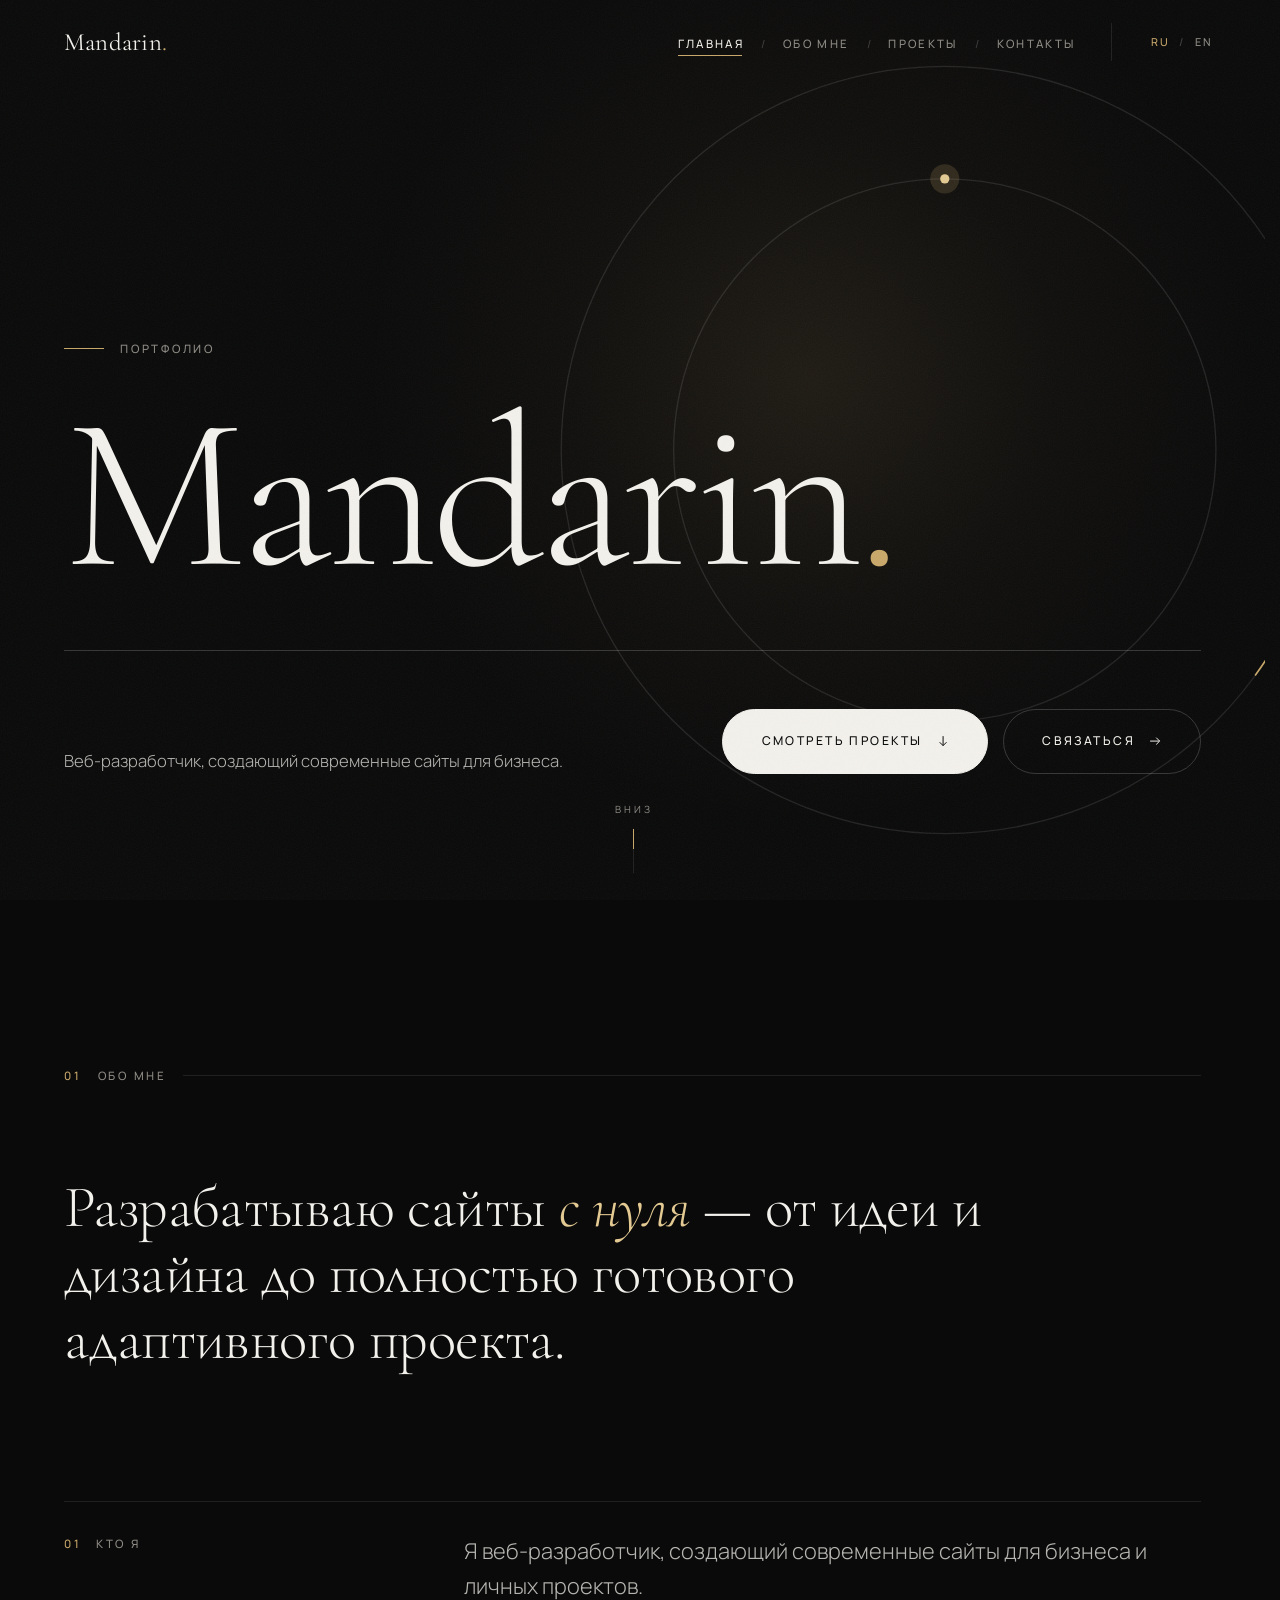
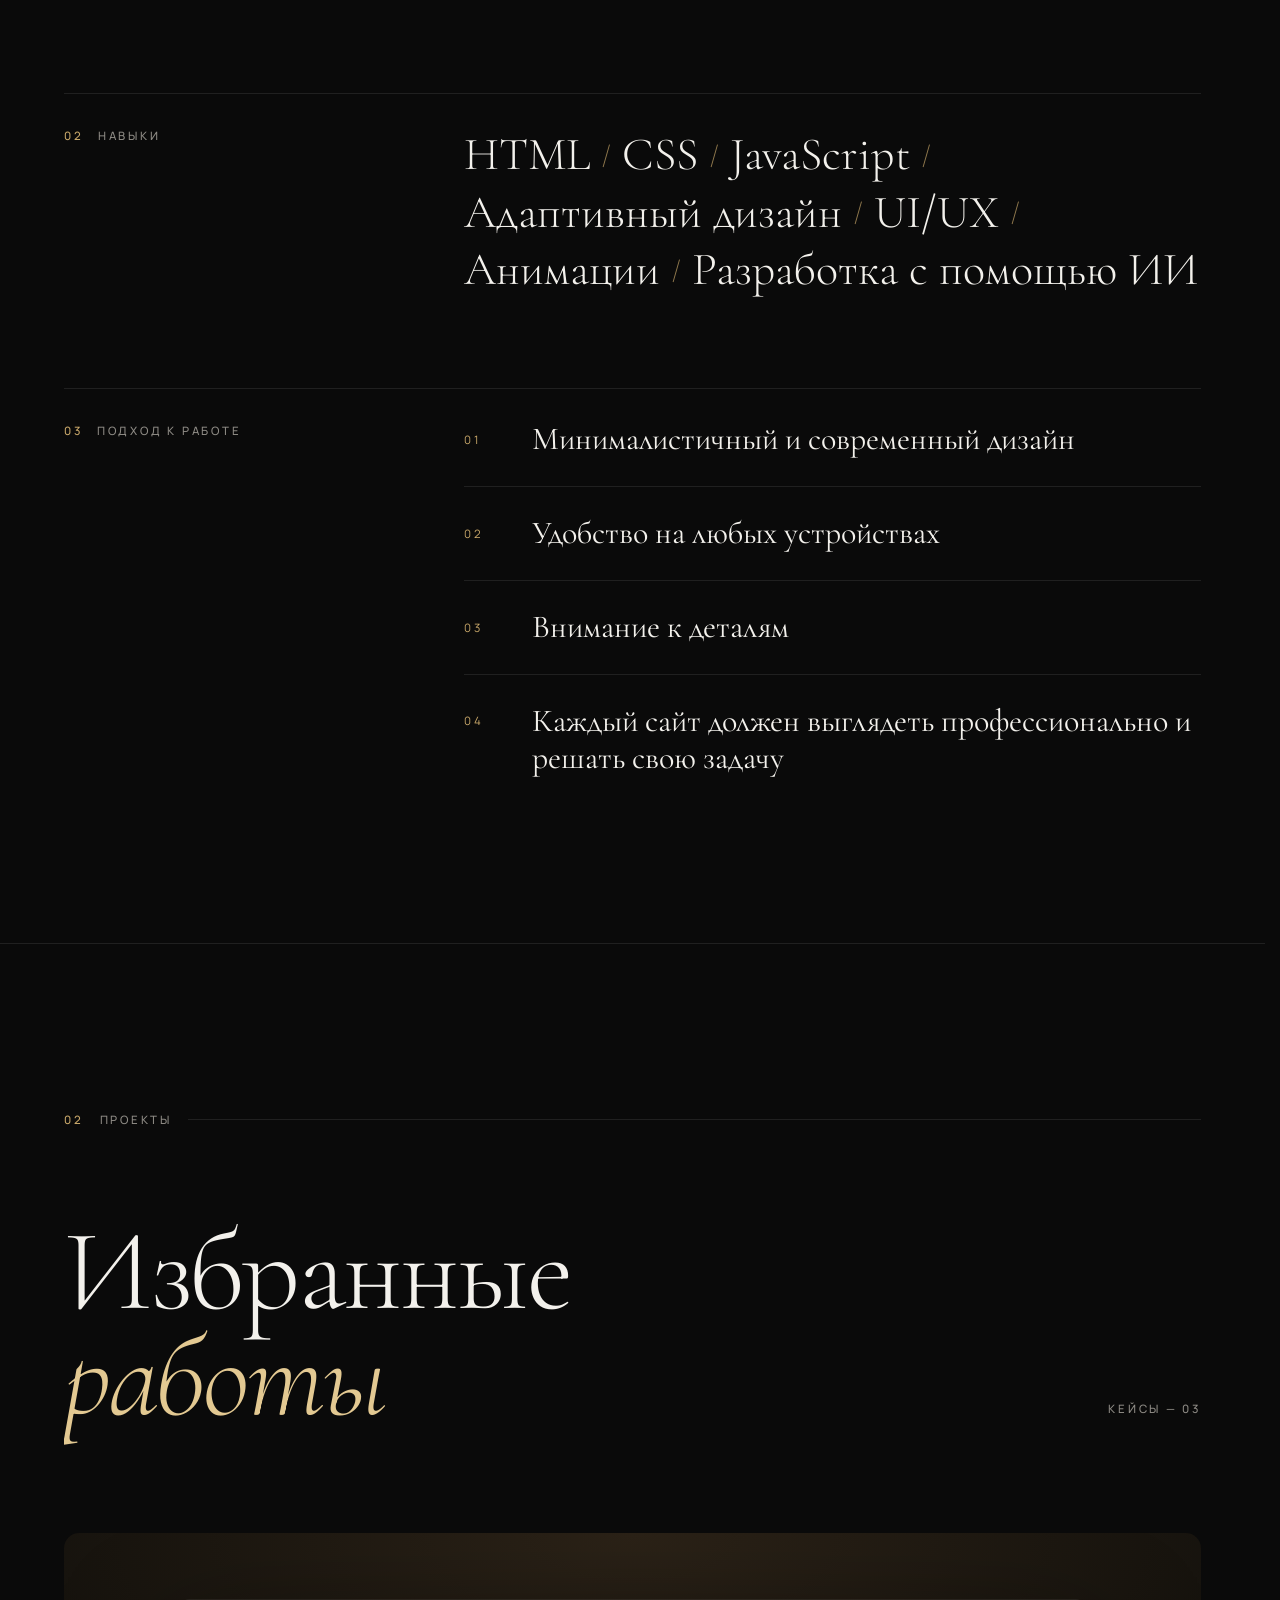
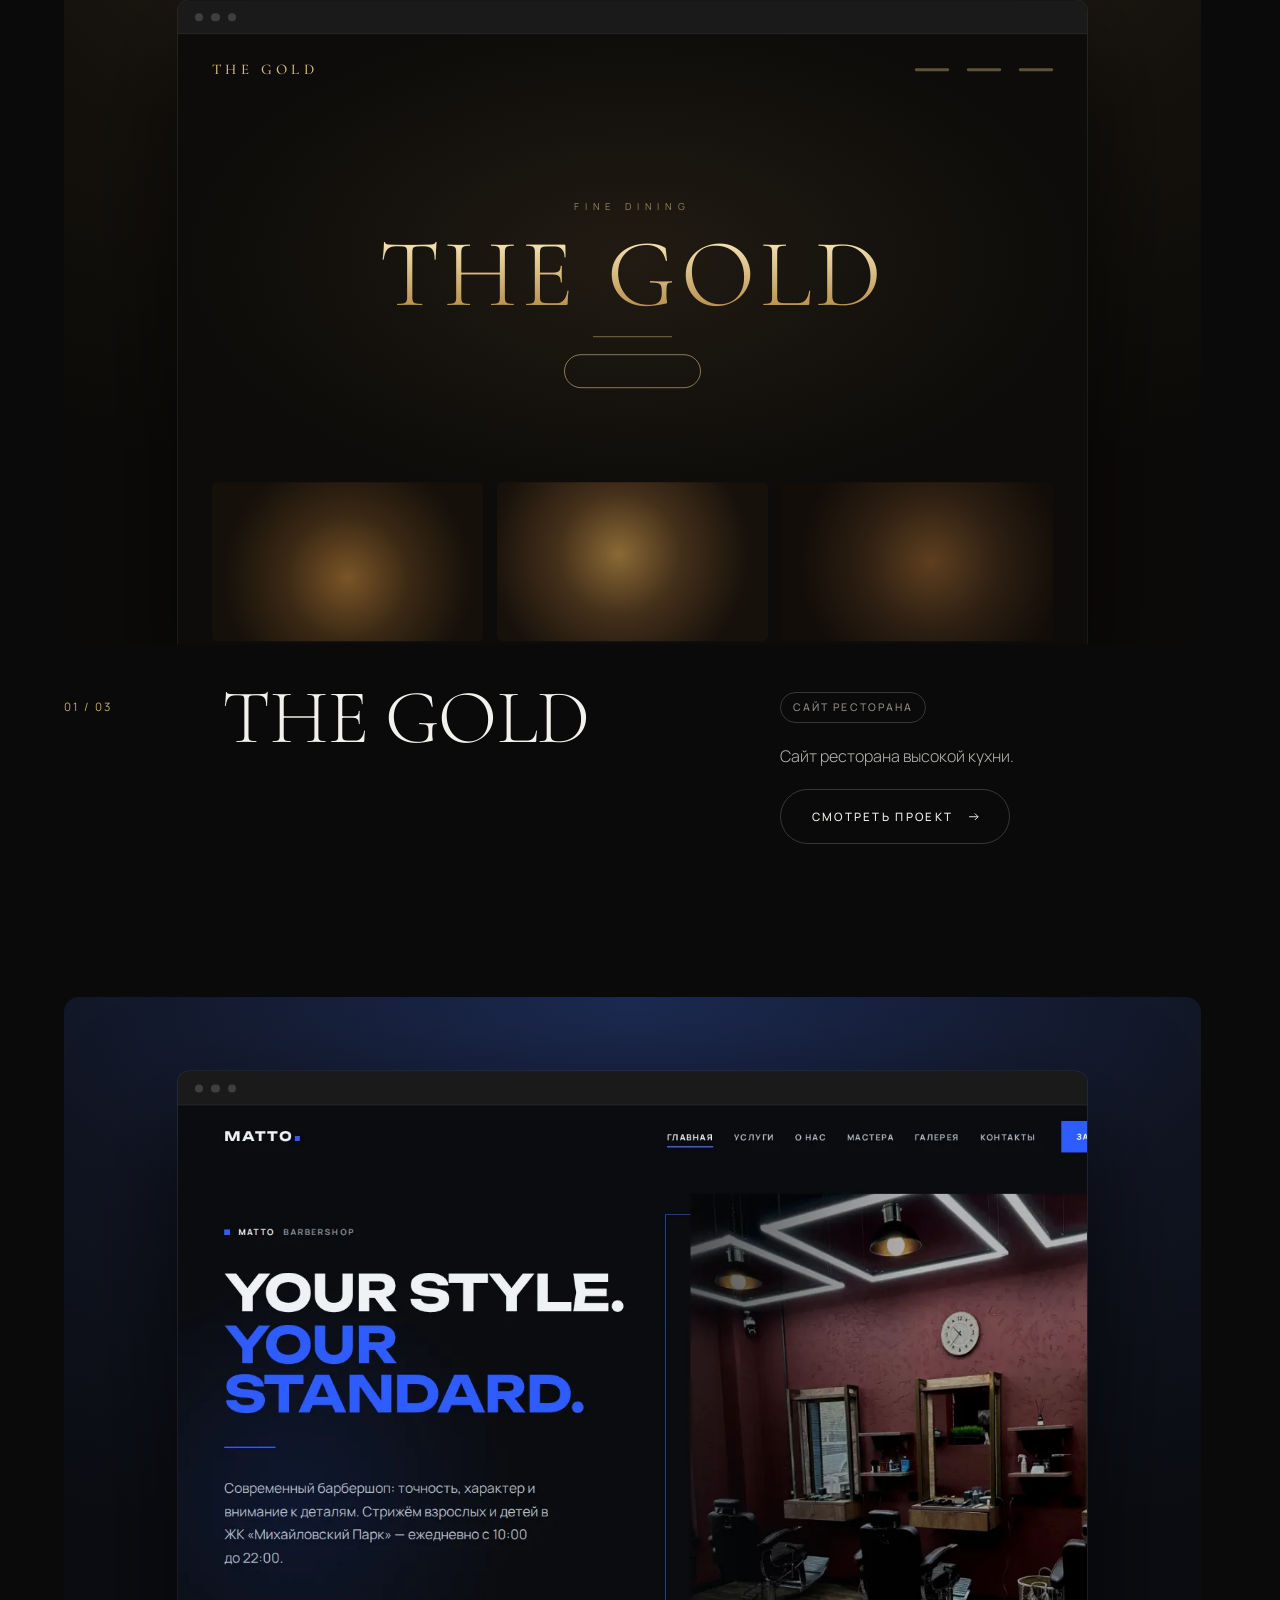
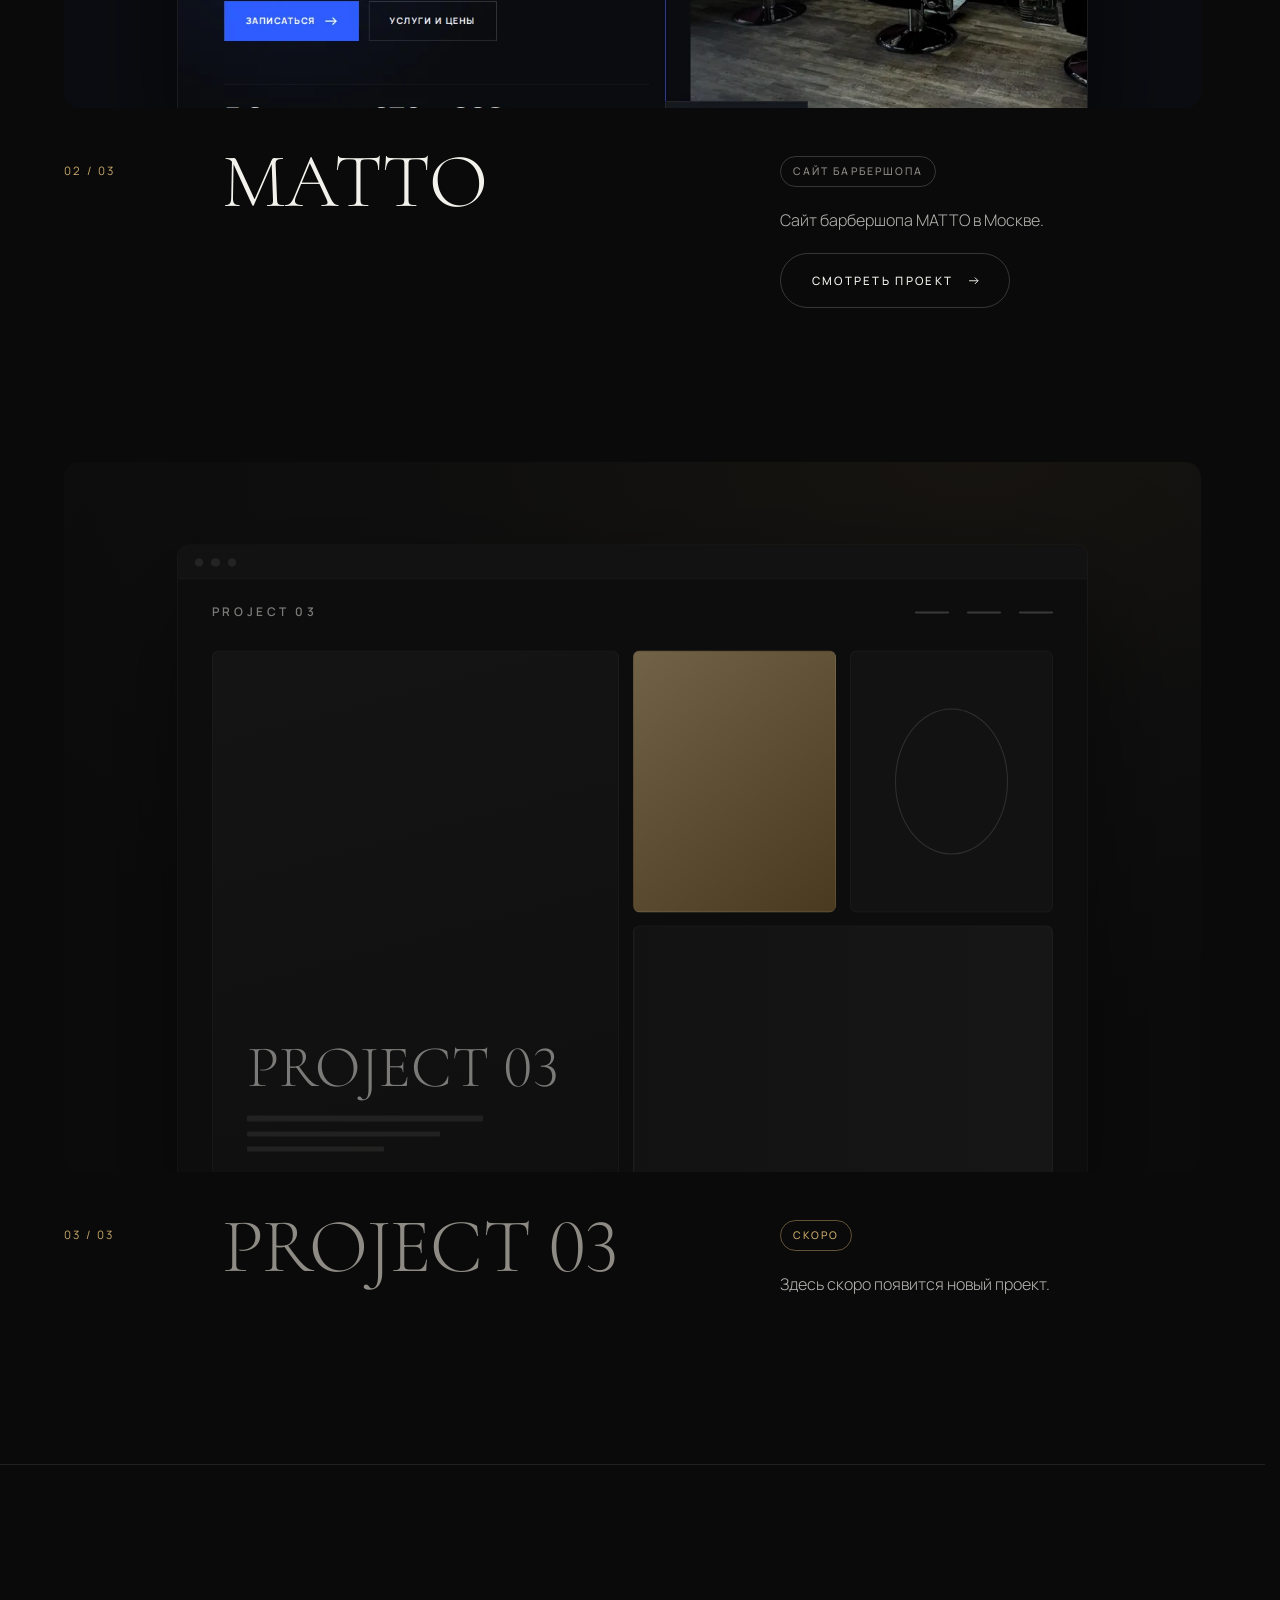
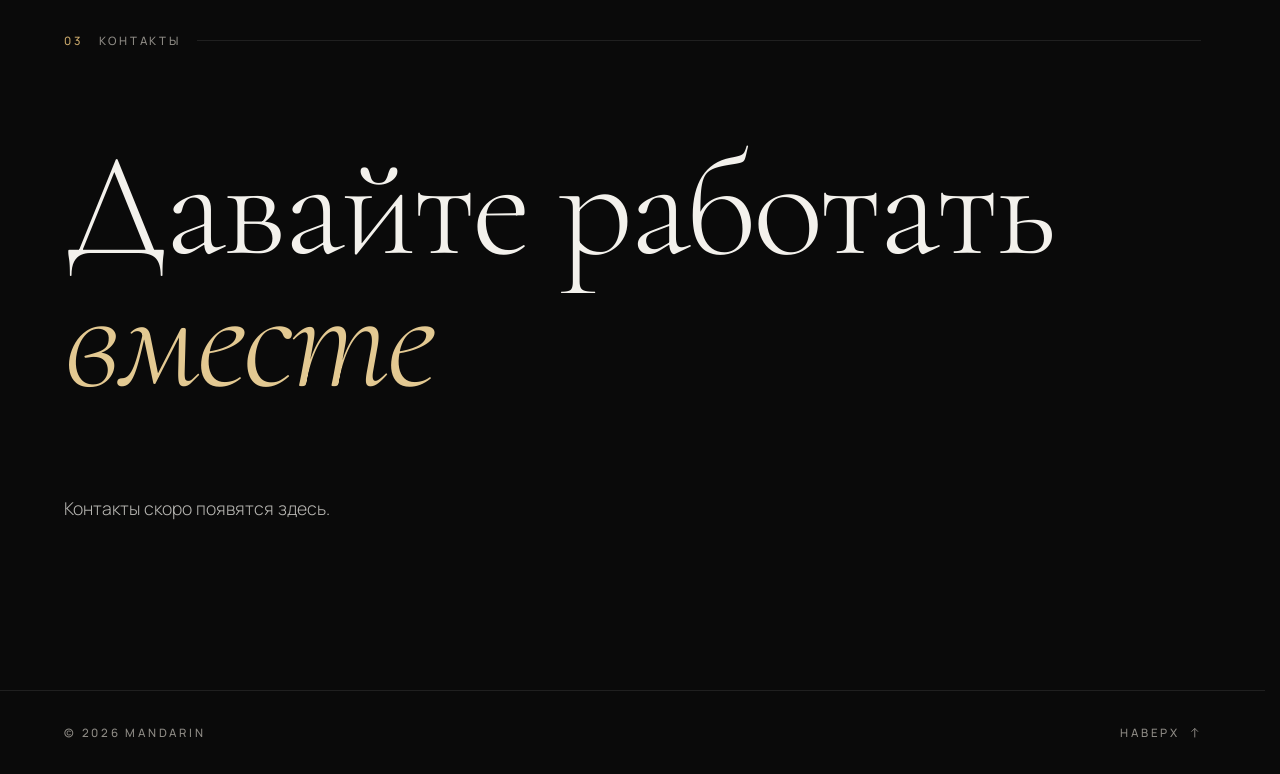
==== commit 9b43c92d: "MATTO: real photos, team, daily hours 10:00–22:00 - Six real photos of the barbershop (hall, lounge," ====
--- a/index.html
+++ b/index.html
@@ -911,7 +911,7 @@
       width: 100%;
       height: 100%;
       object-fit: cover;
-      object-position: top center;
+      object-position: left top;
     }
 
     @media (max-width: 640px) {
@@ -1804,22 +1804,22 @@
         technologies: ['HTML5', 'CSS3', 'JavaScript'],
         features: {
           ru: [
-            'Прайс из 15 услуг с вкладками по категориям',
-            'Клик по услуге или мастеру сразу заполняет форму записи',
-            'Форма записи с валидацией и свободными слотами времени',
+            'Реальный прайс из 15 услуг с вкладками по категориям',
+            'Команда из 4 мастеров с рейтингом — клик по услуге или мастеру заполняет форму записи',
+            'Форма записи с валидацией и свободным временем, ежедневно 10:00–22:00',
             'Быстрая связь: звонок, WhatsApp, Telegram и маршрут в Яндекс Картах',
-            'Тёмная тема и адаптивная вёрстка от 320 до 1920 px'
+            'Тёмная тема, настоящие фотографии барбершопа и адаптивная вёрстка от 320 до 1920 px'
           ],
           en: [
-            'Price list of 15 services with category tabs',
-            'Clicking a service or barber fills in the booking form',
-            'Booking form with validation and available time slots',
+            'Real price list of 15 services with category tabs',
+            'Team of 4 barbers with ratings — clicking a service or barber fills in the booking form',
+            'Booking form with validation and available times, daily 10:00–22:00',
             'Quick contact: call, WhatsApp, Telegram and a Yandex Maps route',
-            'Dark theme and responsive layout from 320 to 1920 px'
+            'Dark theme, real photos of the barbershop and a responsive layout from 320 to 1920 px'
           ]
         },
         link: 'matto/index.html',
-        image: '',
+        image: 'images/matto-preview.webp',
         theme: 'blue'
       },
       {
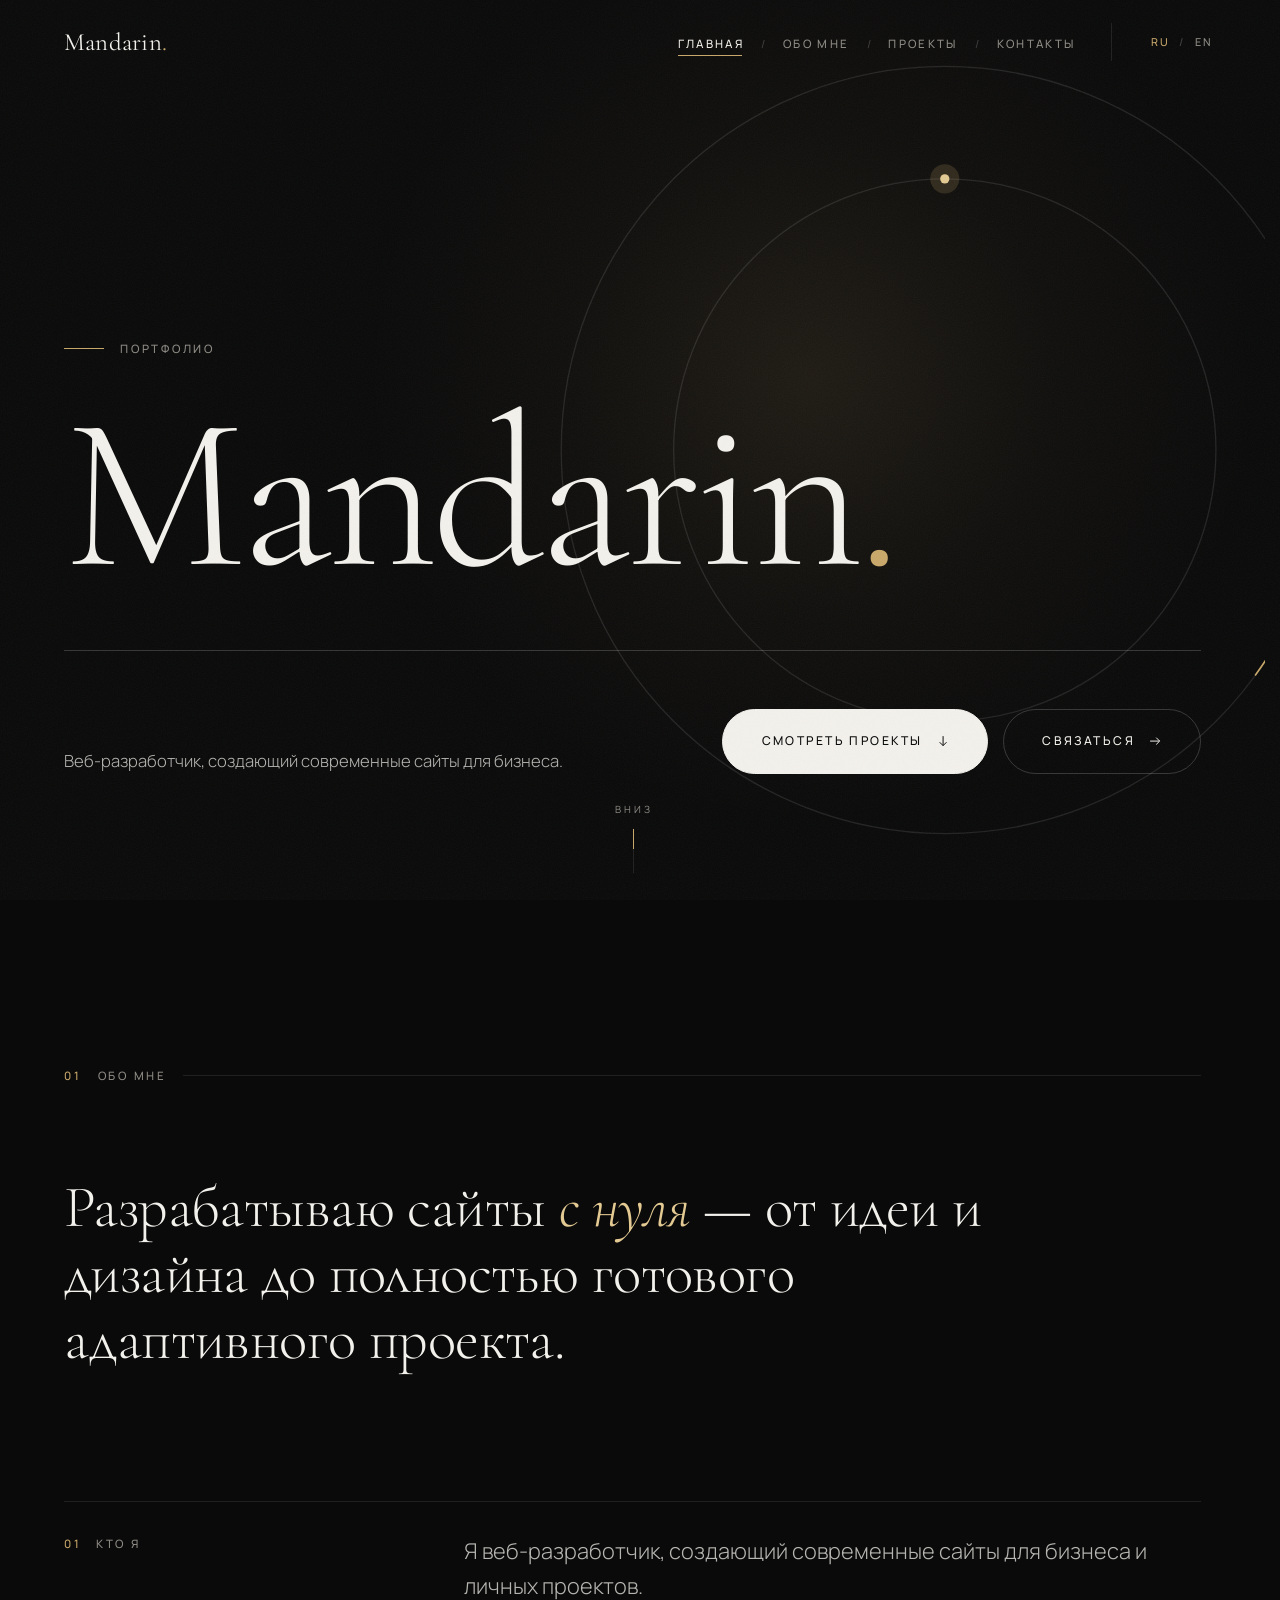
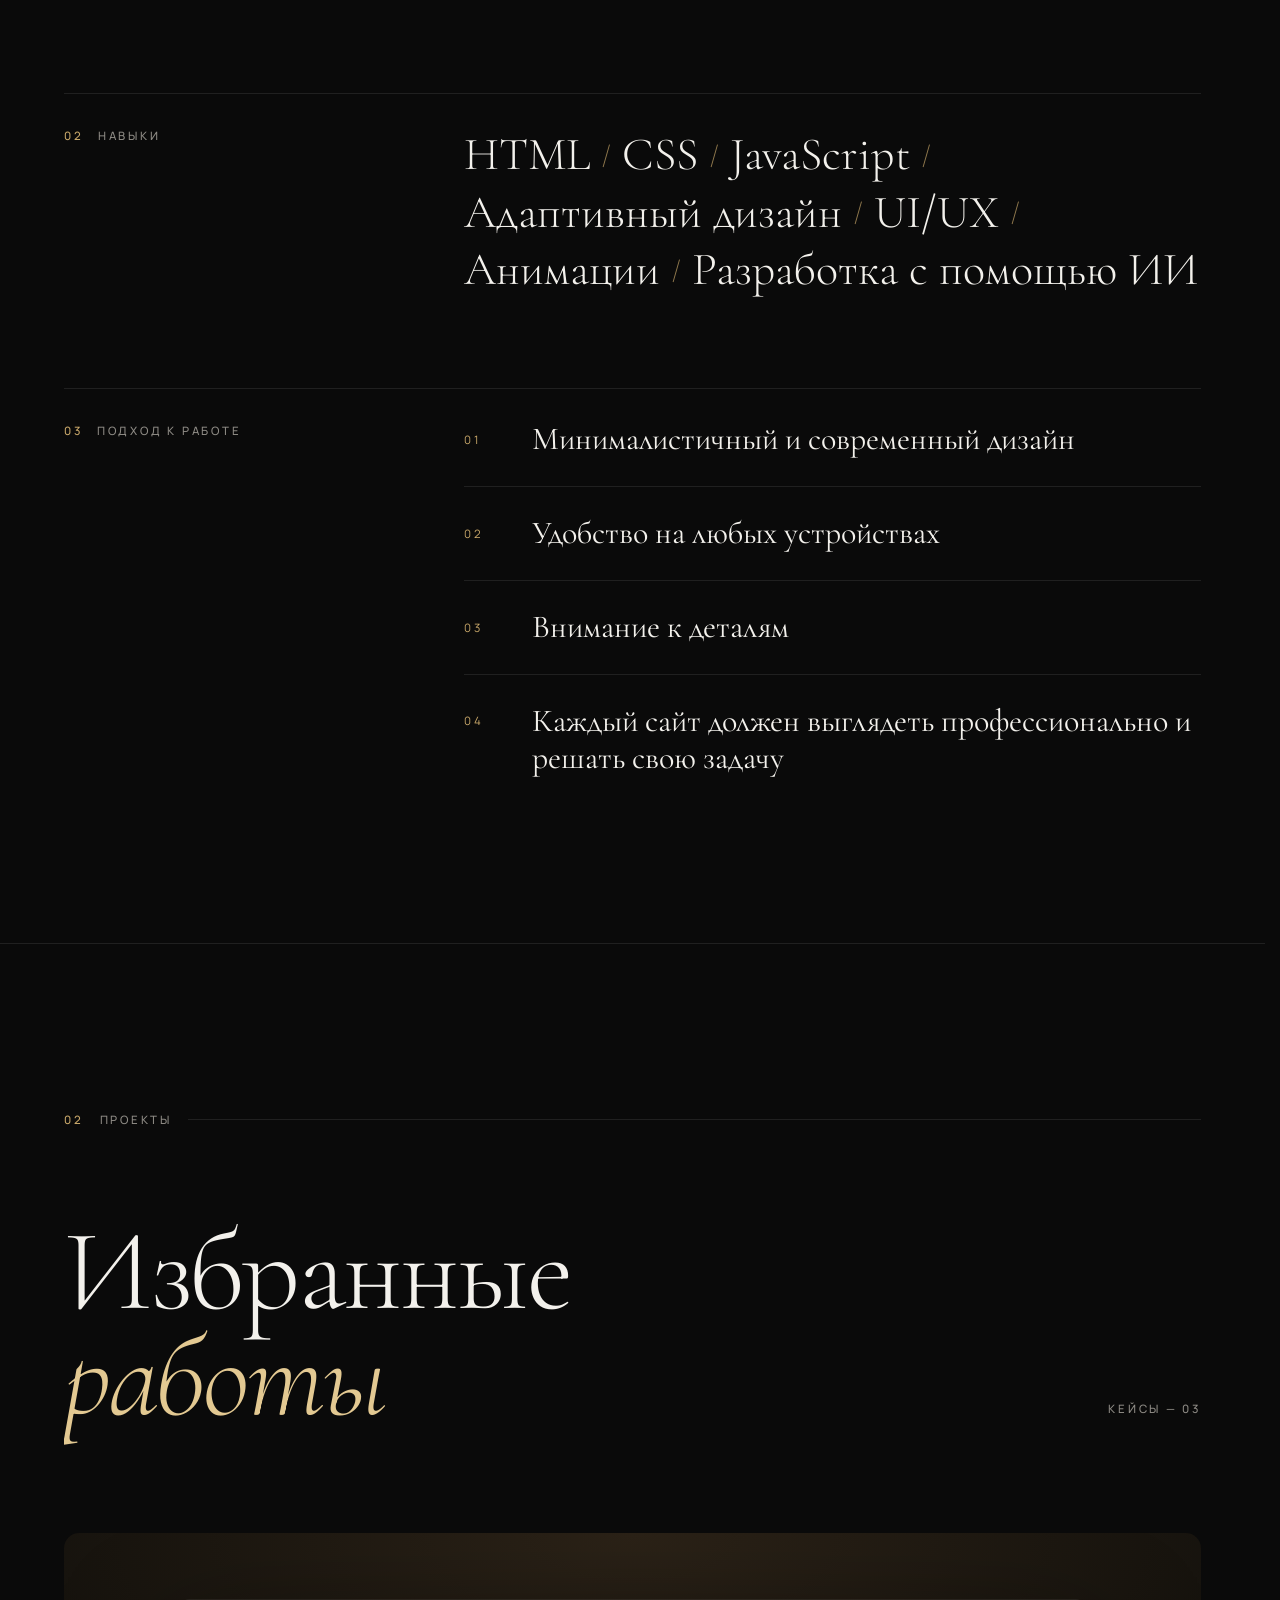
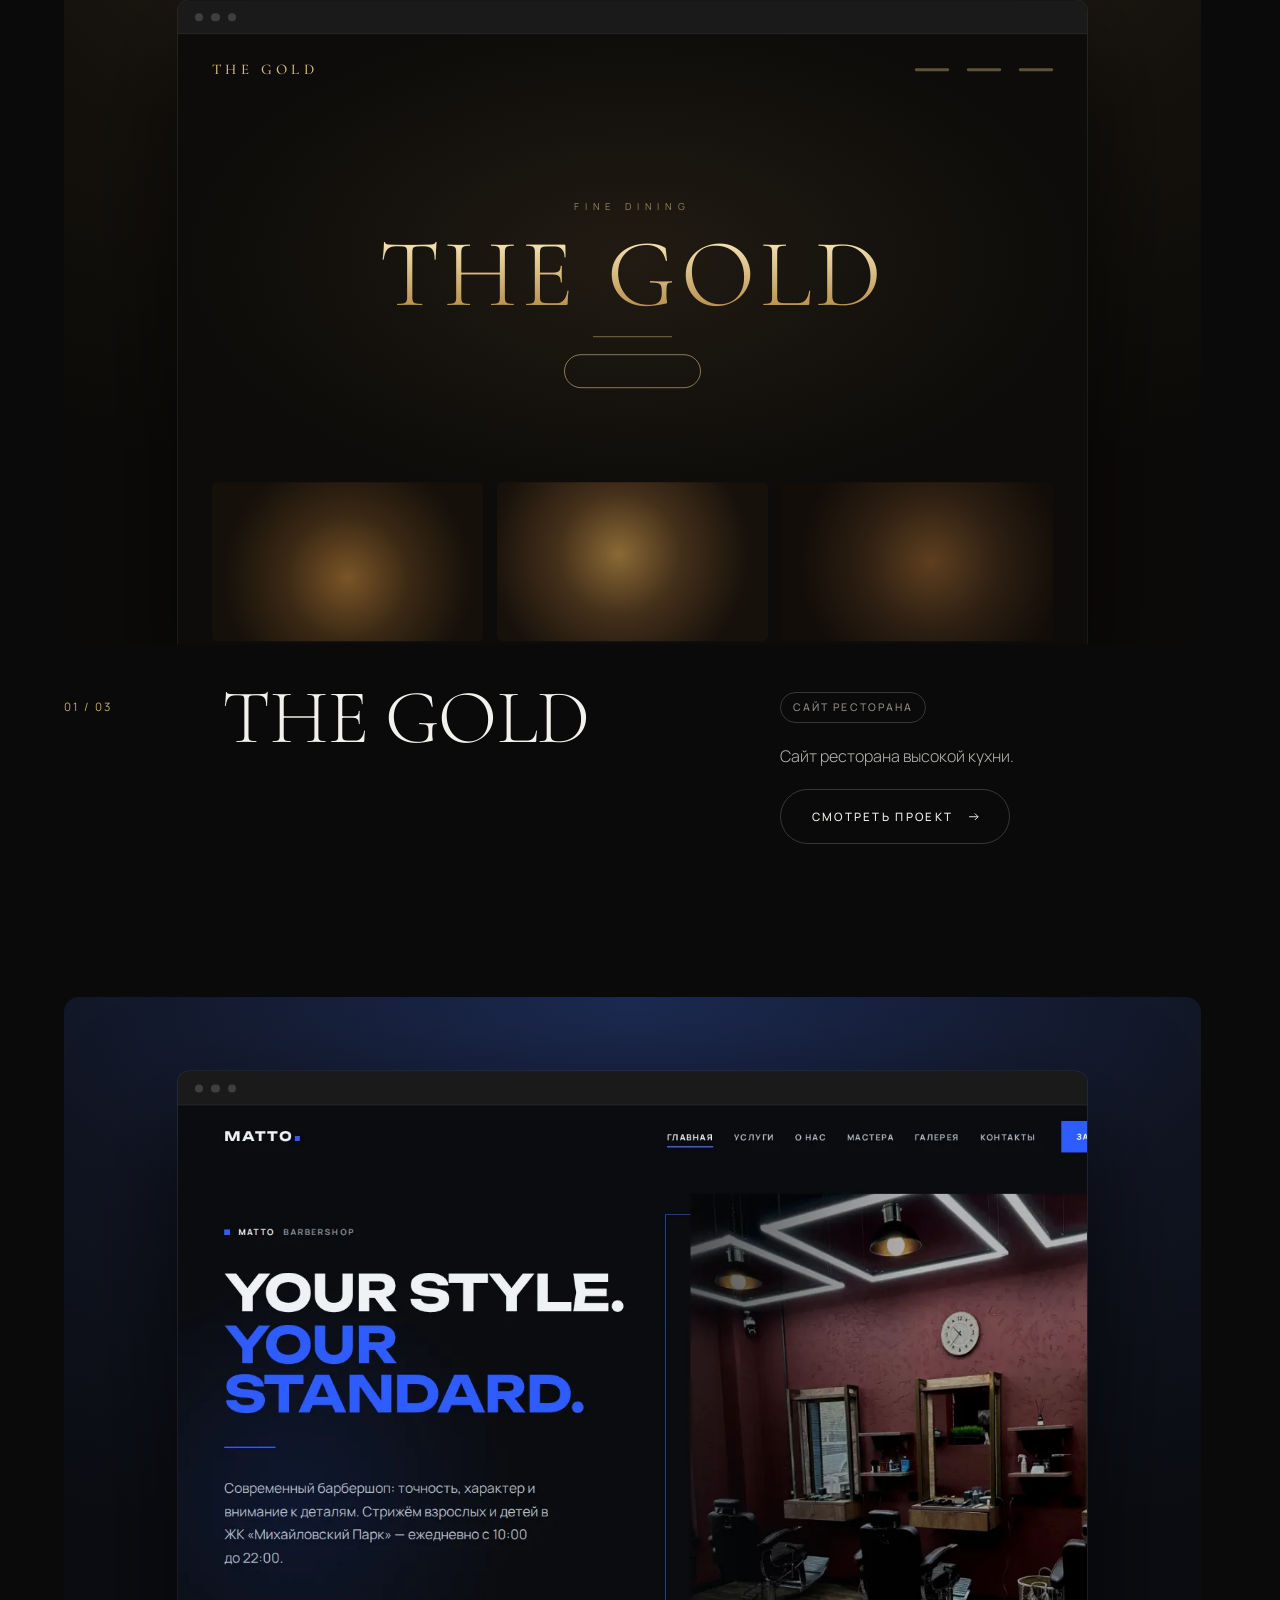
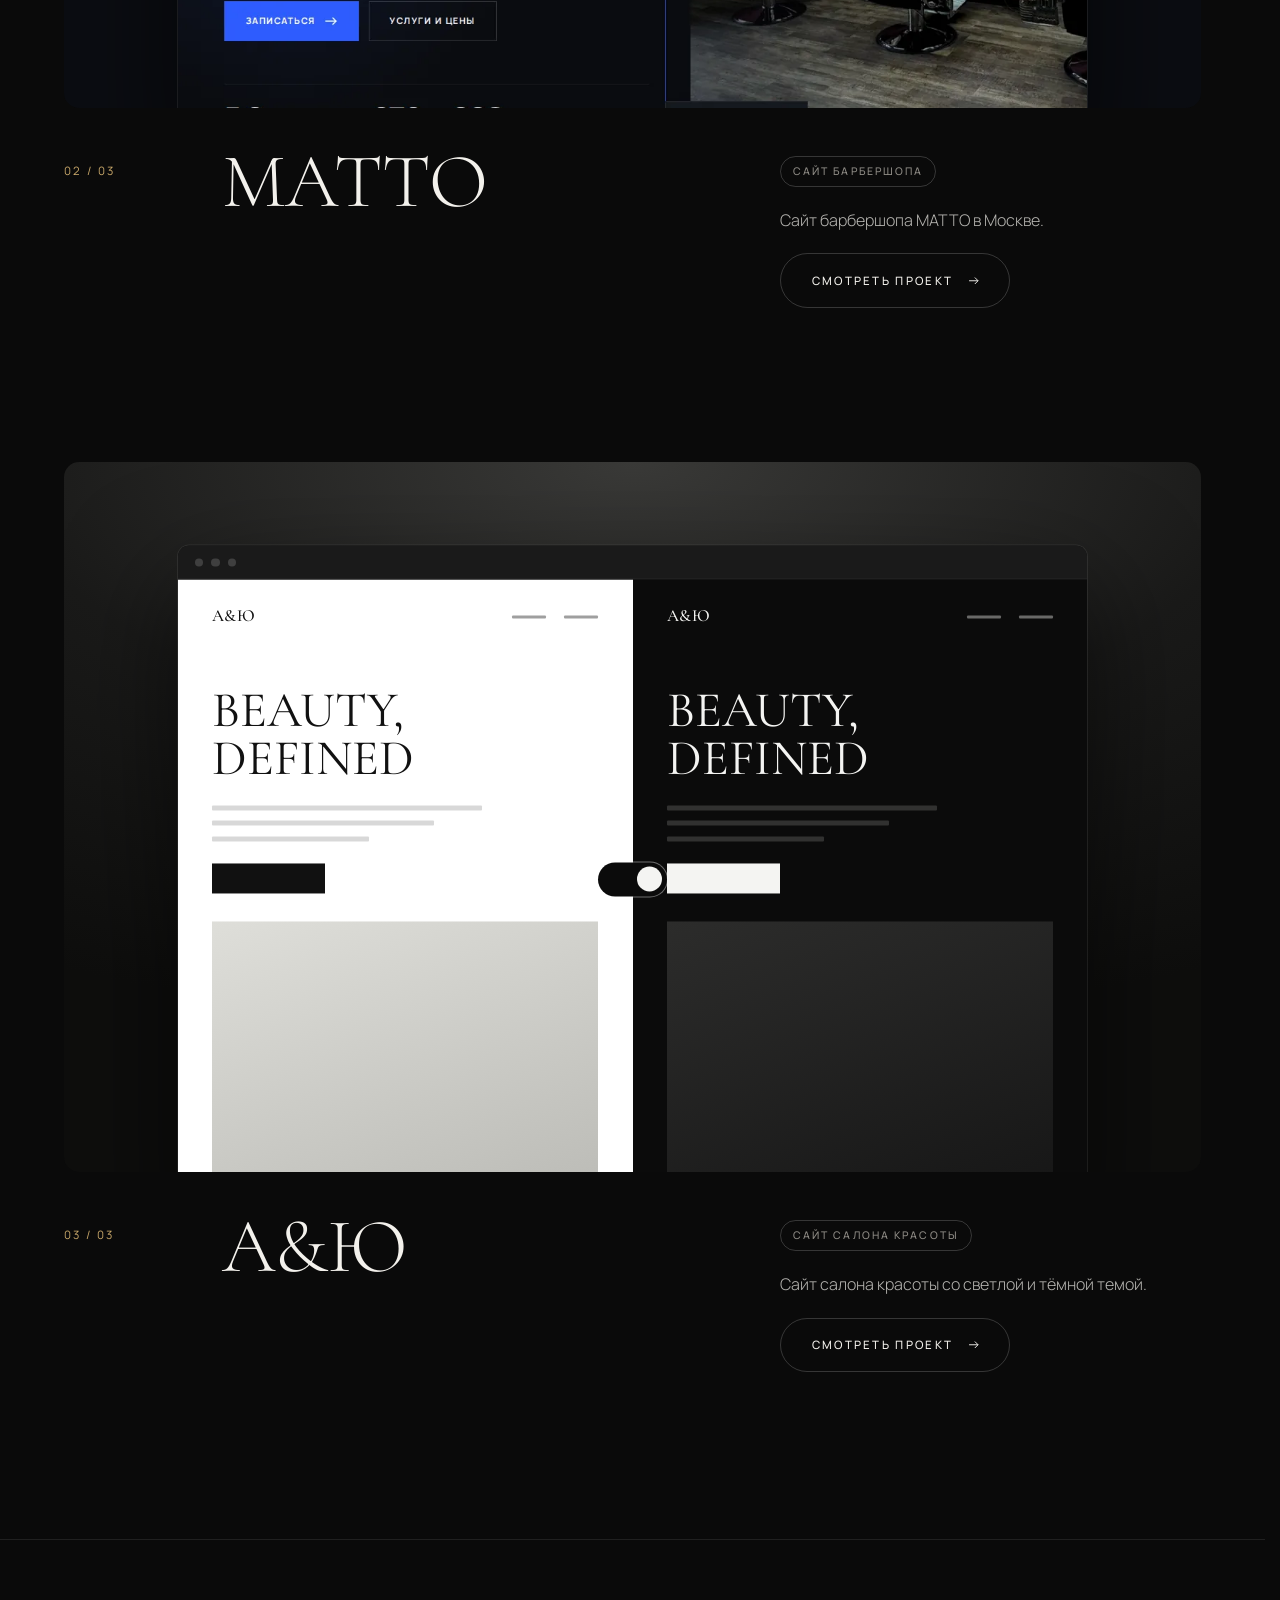
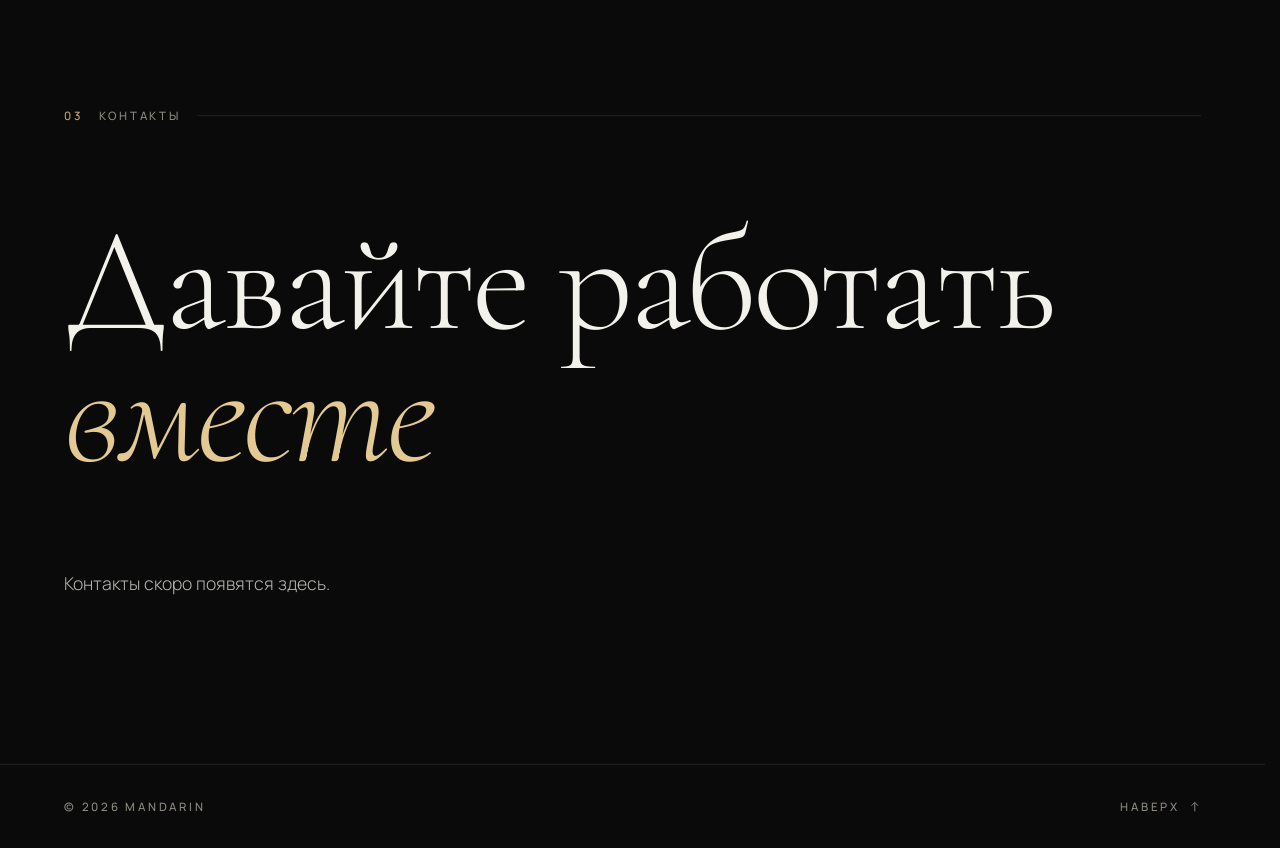
==== commit 7f2ae50e: "Add A&Ю beauty salon website with light and dark themes A single-file site in ayu/index.html: editor" ====
--- a/index.html
+++ b/index.html
@@ -1045,6 +1045,25 @@
     }
 
     .mock--light .mock__row i { border-radius: .4cqw; background: #dad7d0; }
+
+    /* A&Ю — half light, half dark */
+    .stage--mono { background: radial-gradient(110% 80% at 50% 0%, #3a3a38 0%, #1a1a19 50%, #0e0e0d 100%); }
+    .mock--mono { flex-direction: row; }
+    .mock--mono .mock__half { position: relative; flex: 1; display: flex; flex-direction: column; min-width: 0; }
+    .mock__half--light { color: #111; background: #fff; }
+    .mock__half--dark { color: #f4f4f2; background: #0b0b0b; }
+    .mock--mono .mock__nav b { font-family: var(--serif); font-size: 1.5cqw; font-weight: 500; letter-spacing: .04em; }
+    .mock--mono .mock__body { padding: 3cqw 3cqw 0; }
+    .mock--mono strong { display: block; font-family: var(--serif); font-size: 4.4cqw; font-weight: 400; line-height: .95; text-transform: uppercase; }
+    .mock--mono .mock__lines { width: 70%; margin: 2cqw 0; }
+    .mock--mono .mock__cta { width: 10cqw; height: 2.6cqw; background: currentColor; }
+    .mock--mono .mock__photo { flex: 1; margin: 2.5cqw 3cqw 0; background: linear-gradient(160deg, #deded9, #b9b9b4); }
+    .mock__half--dark .mock__photo { background: linear-gradient(160deg, #2c2c2b, #151515); }
+    .mock__switch {
+      position: absolute; left: 50%; top: 44%; width: 6cqw; height: 3cqw; margin-left: -3cqw;
+      border-radius: 99px; background: #0b0b0b; box-shadow: 0 0 0 1px rgba(255, 255, 255, .4);
+    }
+    .mock__switch::after { content: ''; position: absolute; top: .4cqw; right: .4cqw; width: 2.2cqw; height: 2.2cqw; border-radius: 50%; background: #f4f4f2; }
 
     /* MATTO — dark with a deep blue accent */
     .stage--blue { background: radial-gradient(110% 80% at 50% 0%, #1c2a52 0%, #111522 50%, #0b0d12 100%); }
@@ -1823,16 +1842,40 @@
         theme: 'blue'
       },
       {
-        slug: 'project-03',
-        title: 'PROJECT 03',
-        category: { ru: '', en: '' },
-        summary: { ru: '', en: '' },
-        description: { ru: [], en: [] },
-        technologies: [],
-        features: { ru: [], en: [] },
-        link: '',
+        slug: 'ayu',
+        title: 'A&Ю',
+        category: { ru: 'Сайт салона красоты', en: 'Beauty salon website' },
+        summary: { ru: 'Сайт салона красоты со светлой и тёмной темой.', en: 'Beauty salon website with light and dark themes.' },
+        description: {
+          ru: [
+            'A&Ю — концепт сайта премиального салона красоты в Москве.',
+            'Главная особенность — две полноценные темы, белая и чёрная. Тема переключается круговой анимацией от кнопки, выбор сохраняется. Дорогой вид создают композиция, типографика и контраст, без ярких цветов.'
+          ],
+          en: [
+            'A&Ю is a concept website for a premium beauty salon in Moscow.',
+            'Its signature feature is two complete themes, white and black. The theme switches with a circular reveal from the toggle, and the choice is remembered. The premium feel comes from composition, typography and contrast, with no bright colours.'
+          ]
+        },
+        technologies: ['HTML5', 'CSS3', 'JavaScript'],
+        features: {
+          ru: [
+            'Светлая и тёмная тема на CSS-переменных с сохранением выбора',
+            'Круговая анимация смены темы (View Transitions API)',
+            'Интерактивный прайс: превью фото при наведении и раскрывающиеся детали',
+            'Асимметричная галерея с полноэкранным просмотром',
+            'Форма записи с валидацией и адаптивная вёрстка от 320 до 1920 px'
+          ],
+          en: [
+            'Light and dark themes built on CSS variables, with the choice remembered',
+            'Circular theme-switch animation (View Transitions API)',
+            'Interactive price list: photo preview on hover and expandable details',
+            'Asymmetric gallery with a fullscreen lightbox',
+            'Booking form with validation and a responsive layout from 320 to 1920 px'
+          ]
+        },
+        link: 'ayu/index.html',
         image: '',
-        theme: 'grid'
+        theme: 'mono'
       }
     ];
 
@@ -1929,6 +1972,14 @@
           return `<div class="mock mock--gold">${nav}
             <div class="mock__hero"><small>Fine dining</small><strong>${title}</strong><i class="mock__rule"></i><i class="mock__cta"></i></div>
             <div class="mock__tiles"><i></i><i></i><i></i></div></div>`;
+        case 'mono': {
+          const half = side => `<div class="mock__half mock__half--${side}">
+              <div class="mock__nav"><b>${title}</b><span><i></i><i></i></span></div>
+              <div class="mock__body"><strong>Beauty,<br>defined</strong>${lines}<i class="mock__cta"></i></div>
+              <i class="mock__photo"></i>
+            </div>`;
+          return `<div class="mock mock--mono">${half('light')}${half('dark')}<i class="mock__switch"></i></div>`;
+        }
         case 'light':
         case 'blue':
           return `<div class="mock mock--light${p.theme === 'blue' ? ' mock--blue' : ''}">${nav}
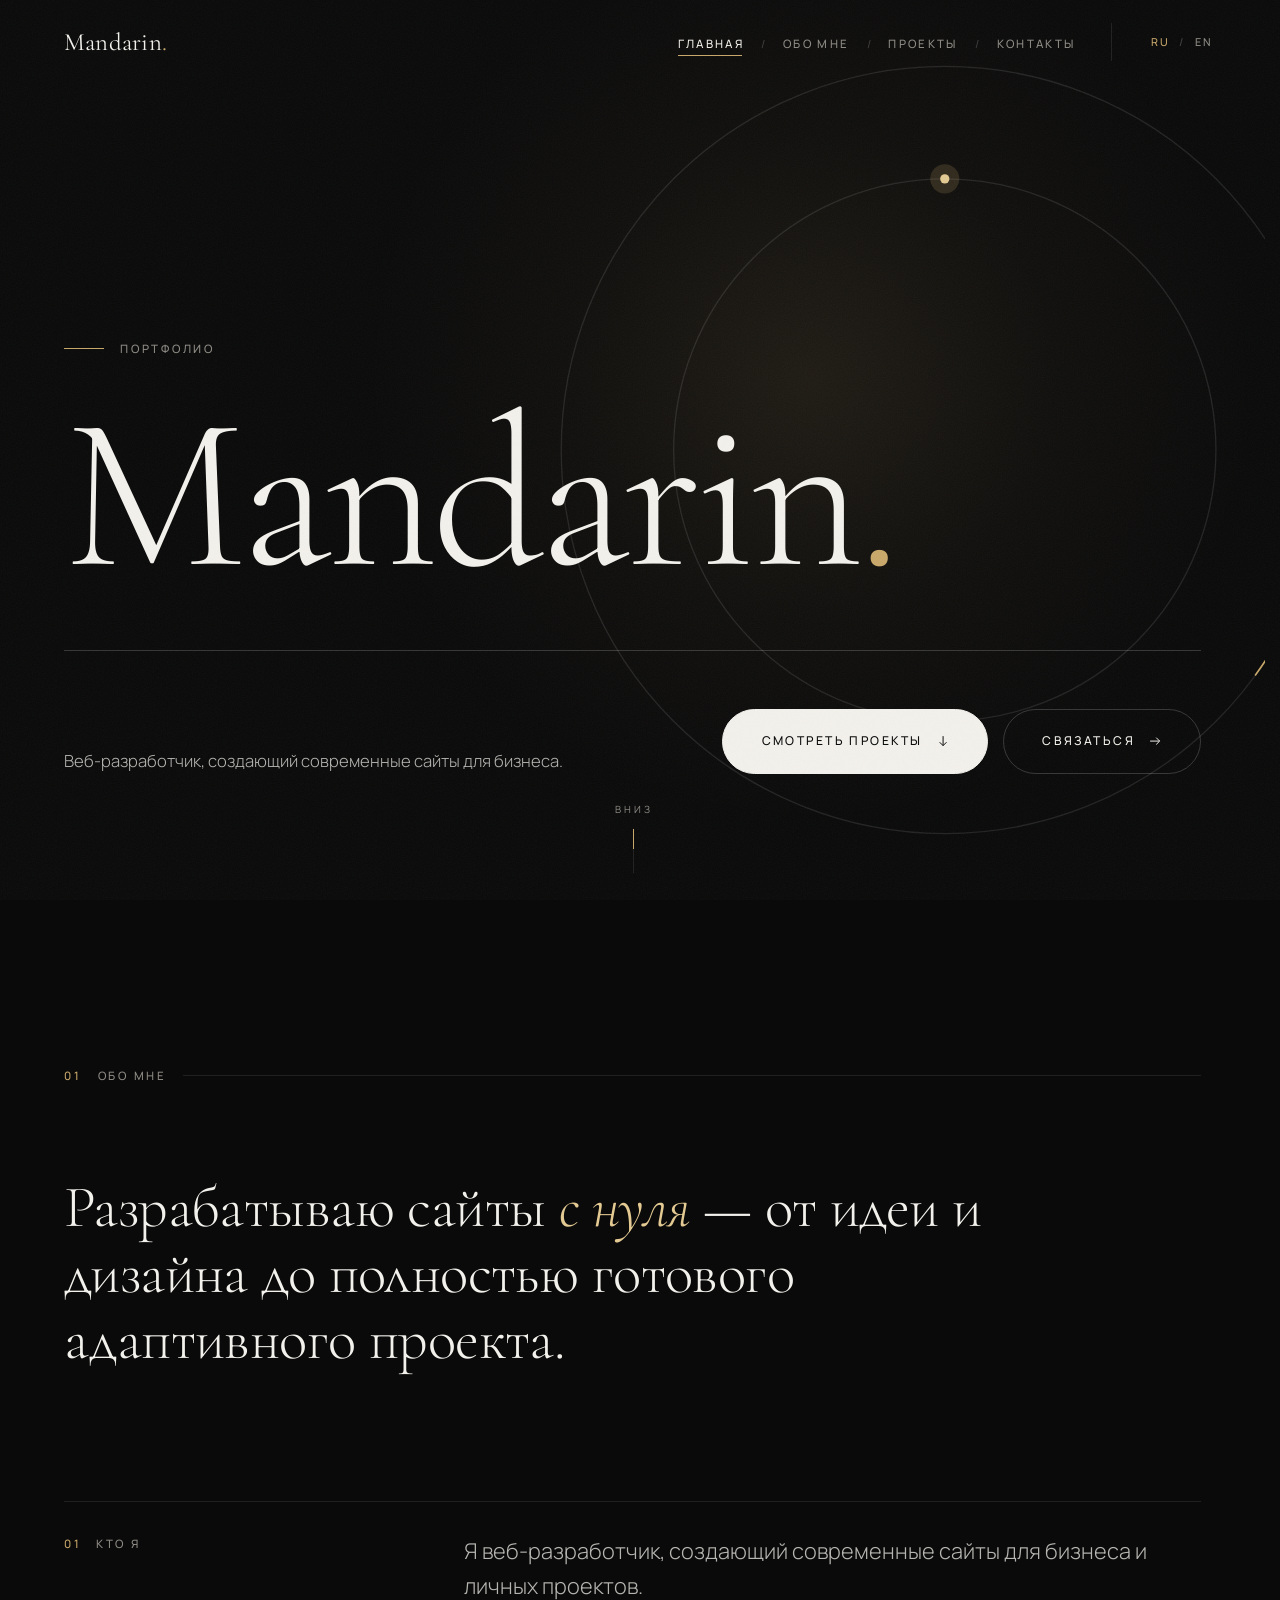
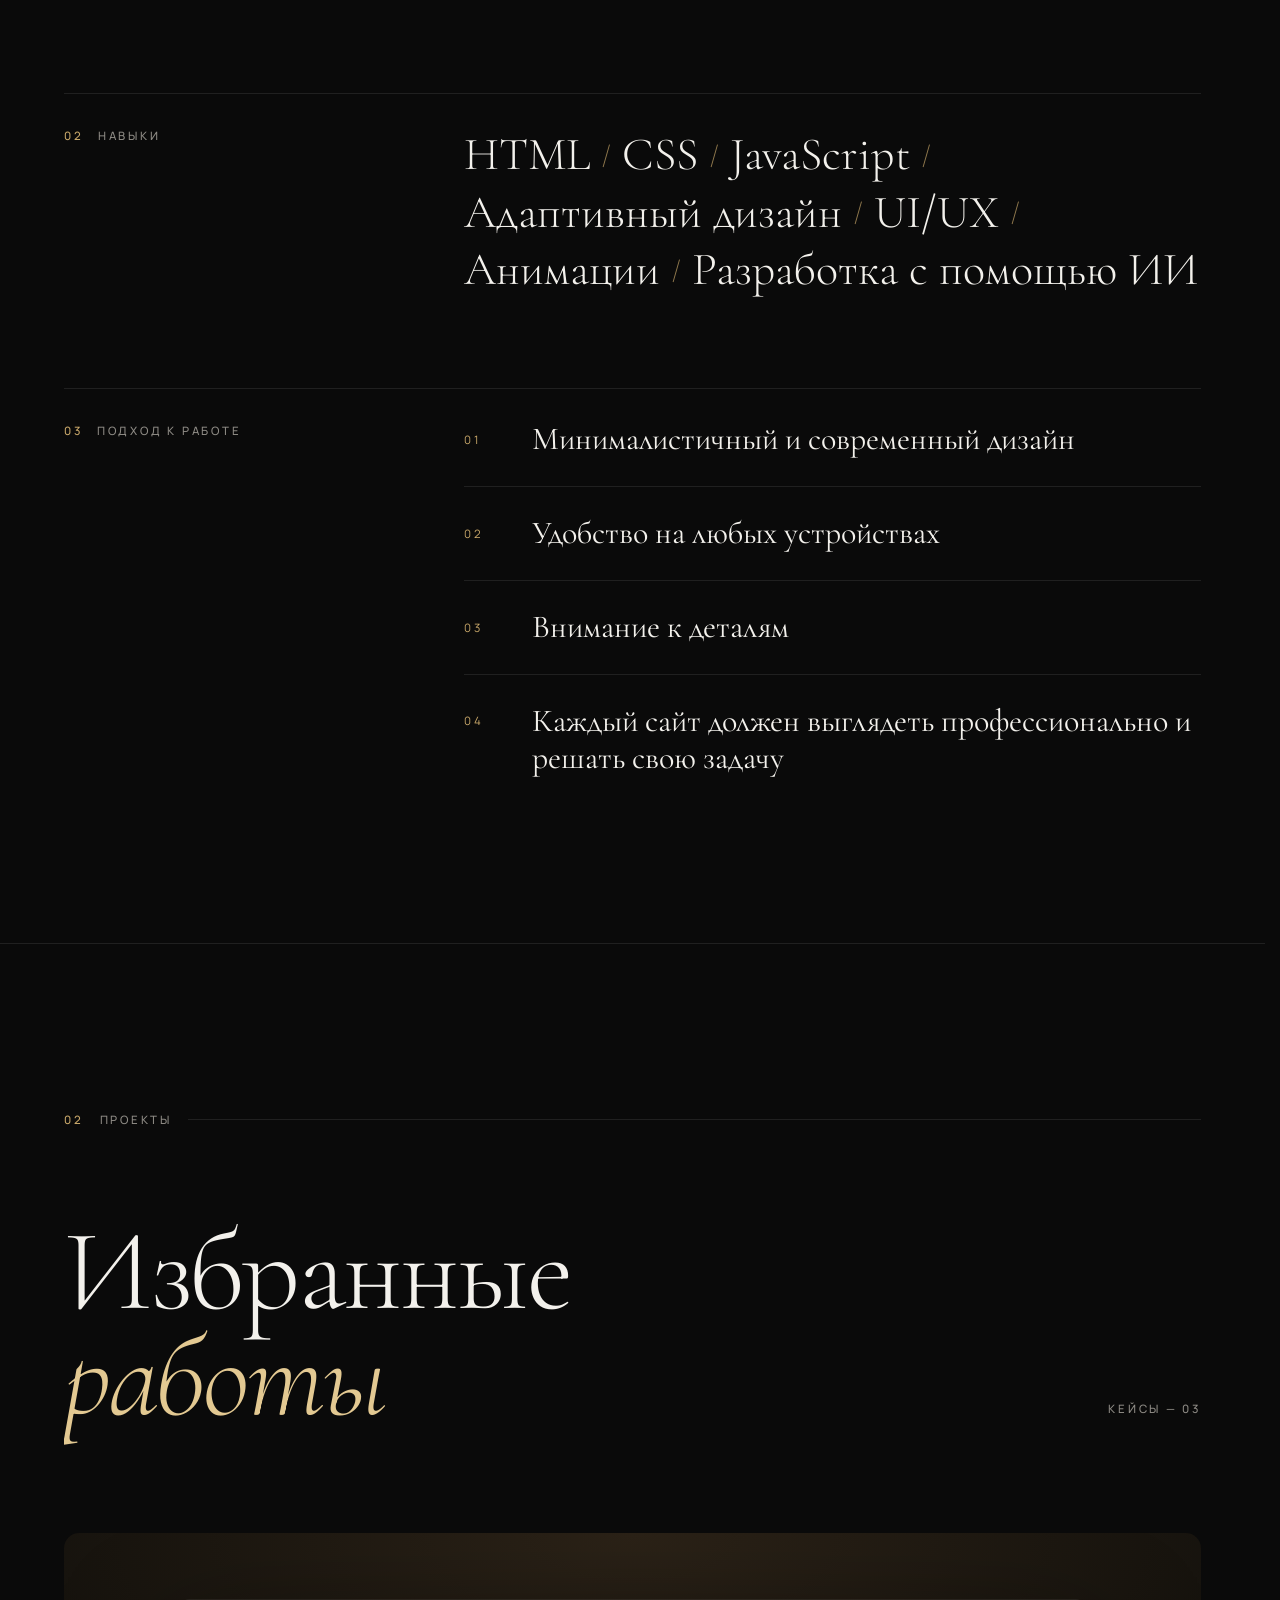
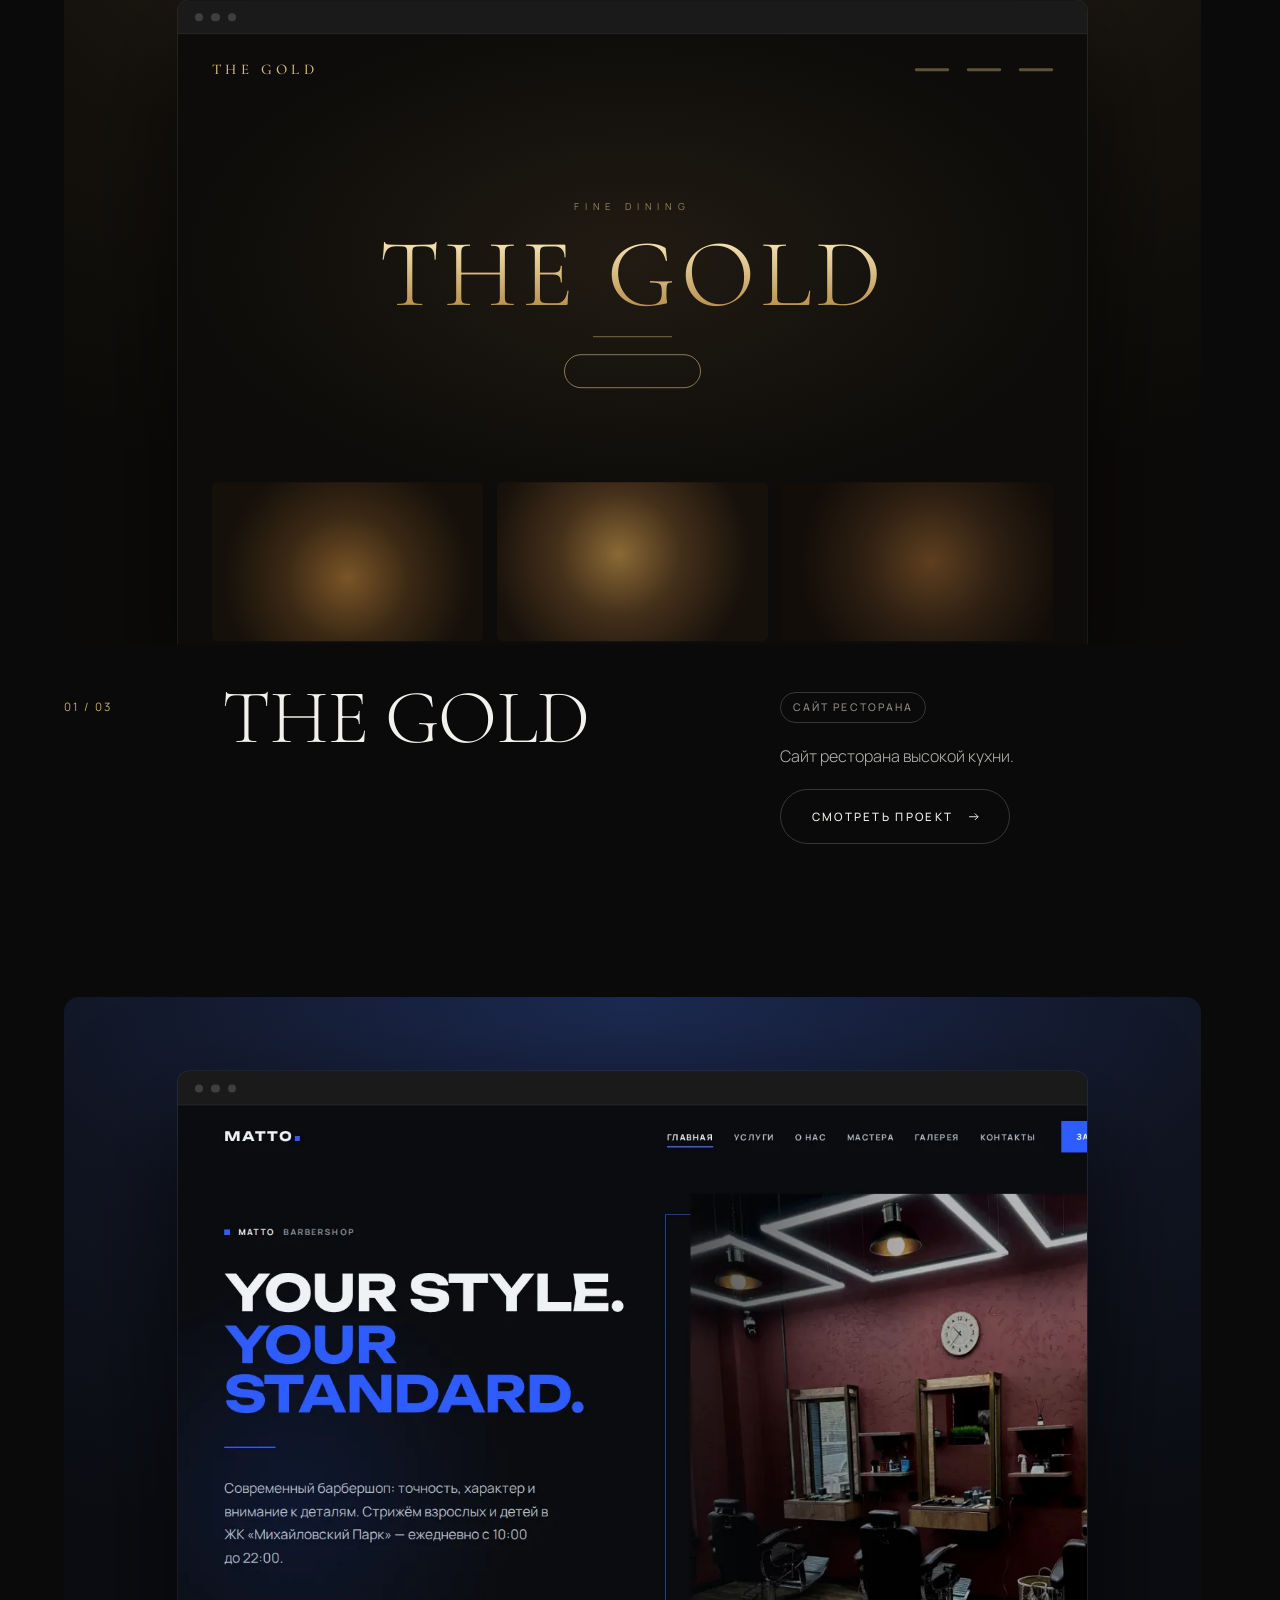
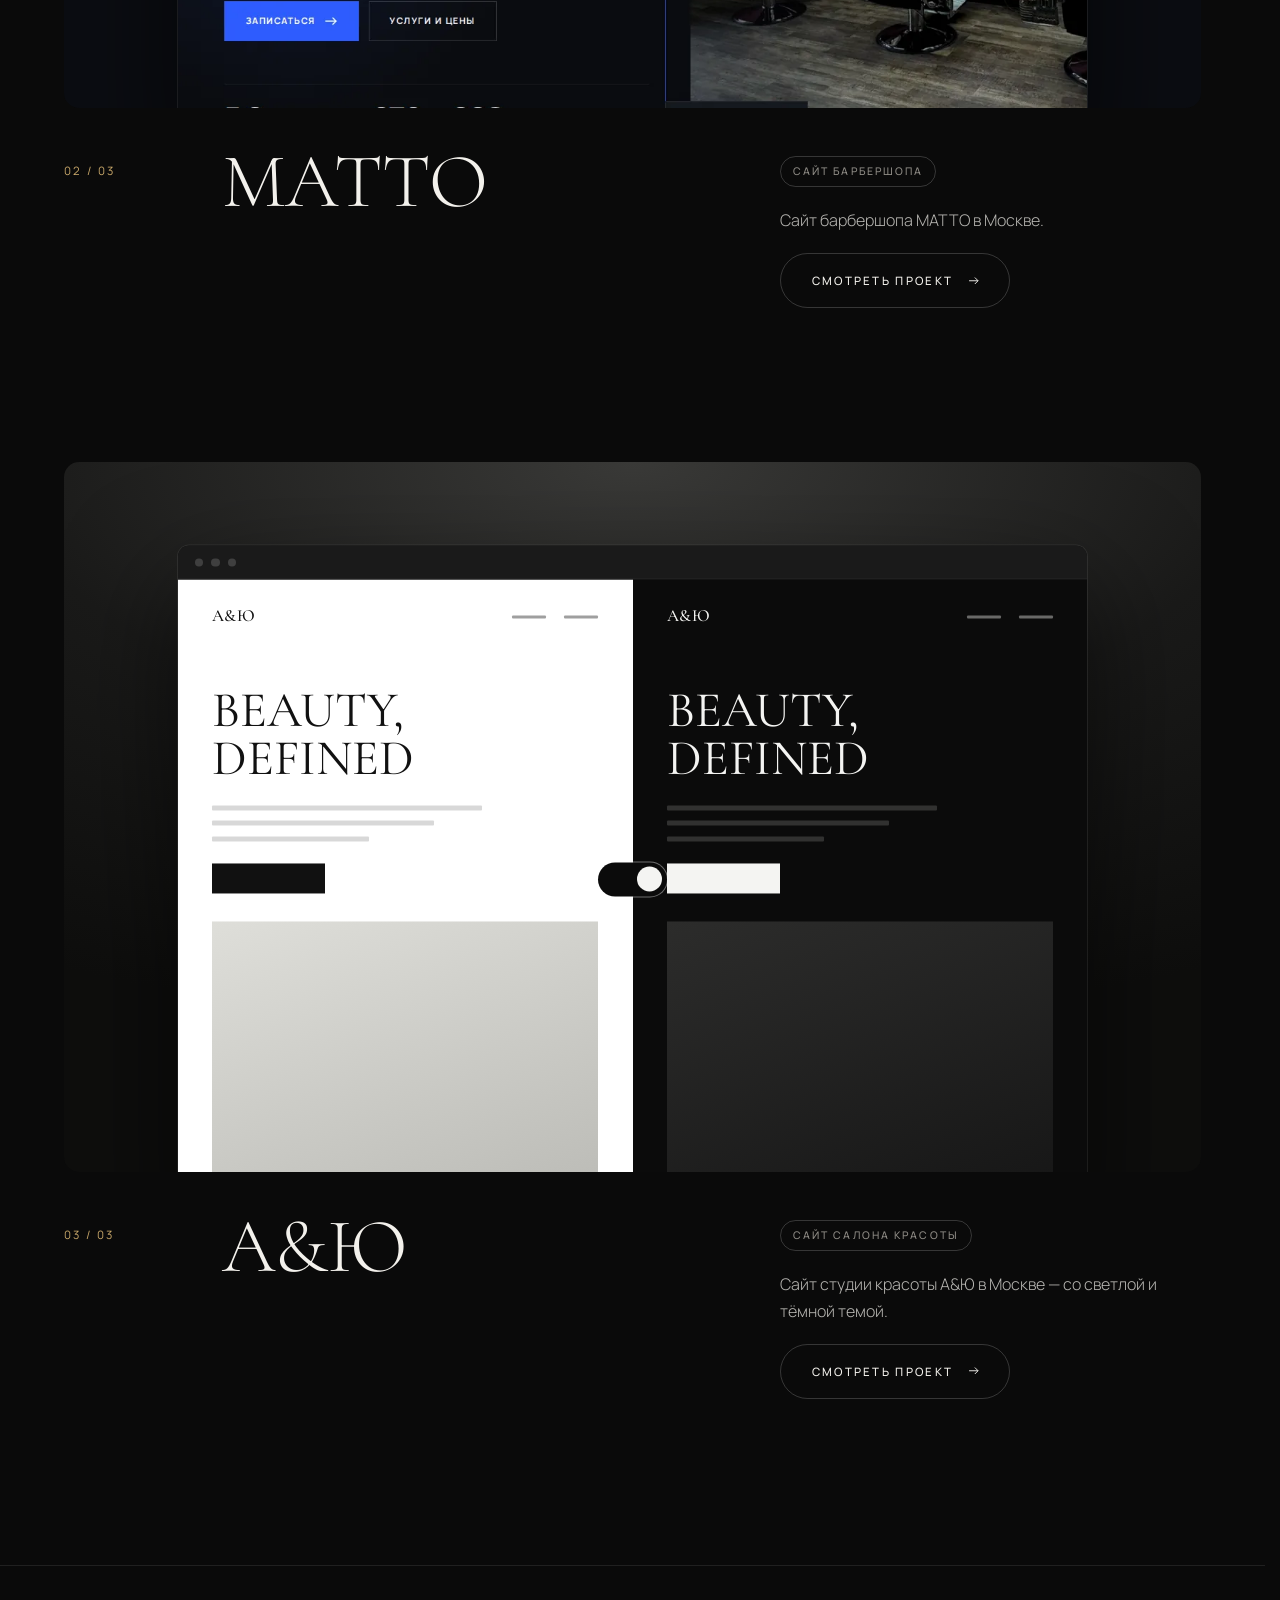
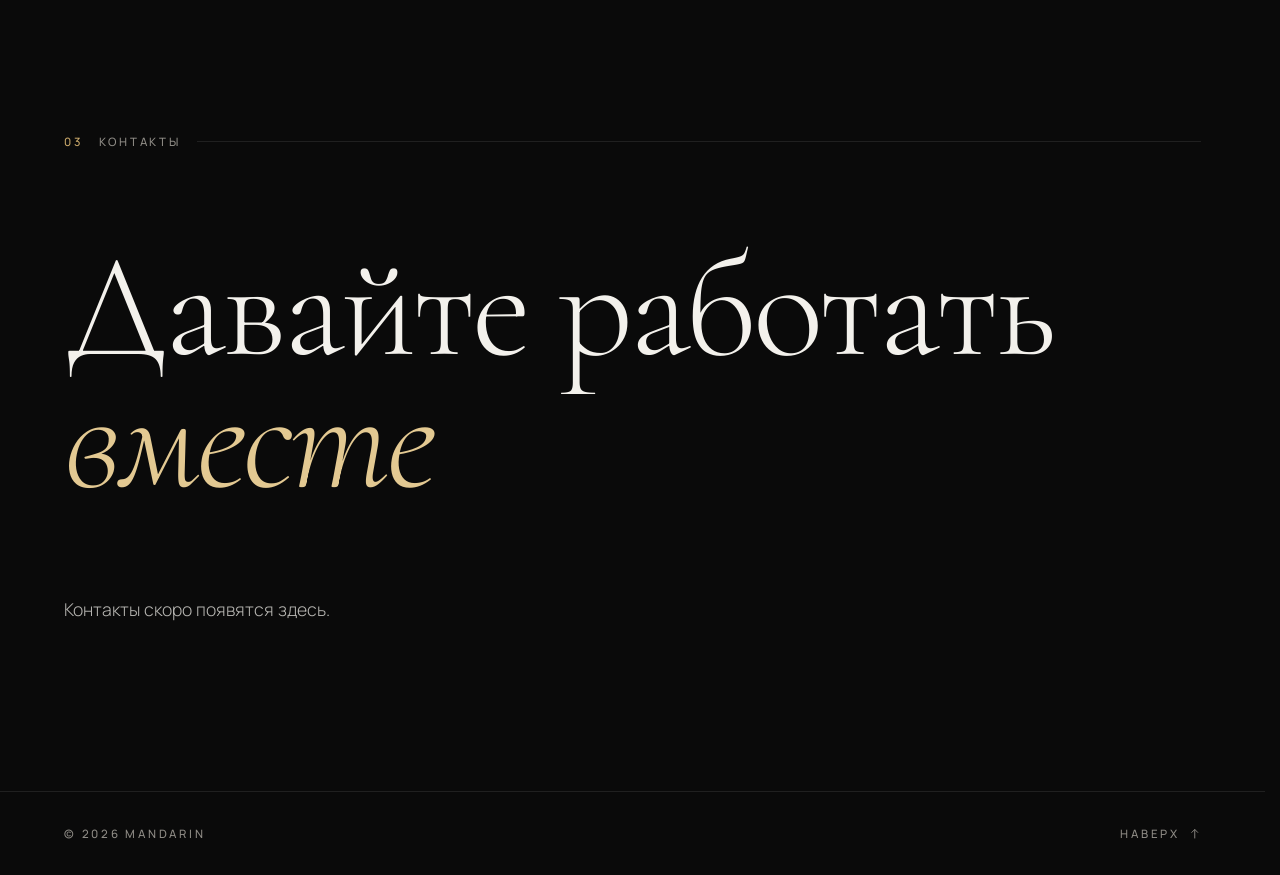
==== commit e606791c: "A&Ю: real studio data, full price list and photos - Russian copy with the studio's real address, pho" ====
--- a/index.html
+++ b/index.html
@@ -1845,15 +1845,15 @@
         slug: 'ayu',
         title: 'A&Ю',
         category: { ru: 'Сайт салона красоты', en: 'Beauty salon website' },
-        summary: { ru: 'Сайт салона красоты со светлой и тёмной темой.', en: 'Beauty salon website with light and dark themes.' },
+        summary: { ru: 'Сайт студии красоты A&Ю в Москве — со светлой и тёмной темой.', en: 'Website for A&Ю, a beauty studio in Moscow, with light and dark themes.' },
         description: {
           ru: [
-            'A&Ю — концепт сайта премиального салона красоты в Москве.',
-            'Главная особенность — две полноценные темы, белая и чёрная. Тема переключается круговой анимацией от кнопки, выбор сохраняется. Дорогой вид создают композиция, типографика и контраст, без ярких цветов.'
+            'A&Ю — студия красоты на Рязанском проспекте в Москве с рейтингом 5,0 на Яндекс Картах: волосы, ногти, брови, ресницы и перманентный макияж.',
+            'Главная особенность — две полноценные темы, белая и чёрная. Тема переключается круговой анимацией от кнопки, выбор сохраняется. На сайте реальный прайс студии — более 150 услуг в 12 направлениях, контакты и часы работы. Прайс и форма записи строятся из одного блока данных в коде.'
           ],
           en: [
-            'A&Ю is a concept website for a premium beauty salon in Moscow.',
-            'Its signature feature is two complete themes, white and black. The theme switches with a circular reveal from the toggle, and the choice is remembered. The premium feel comes from composition, typography and contrast, with no bright colours.'
+            'A&Ю is a beauty studio on Ryazansky Prospekt in Moscow, rated 5.0 on Yandex Maps: hair, nails, brows, lashes and permanent makeup.',
+            'Its signature feature is two complete themes, white and black. The theme switches with a circular reveal from the toggle, and the choice is remembered. The site shows the studio’s real price list — over 150 services in 12 categories — plus contacts and opening hours. The price list and booking form are built from one data block in the code.'
           ]
         },
         technologies: ['HTML5', 'CSS3', 'JavaScript'],
@@ -1861,16 +1861,16 @@
           ru: [
             'Светлая и тёмная тема на CSS-переменных с сохранением выбора',
             'Круговая анимация смены темы (View Transitions API)',
-            'Интерактивный прайс: превью фото при наведении и раскрывающиеся детали',
-            'Асимметричная галерея с полноэкранным просмотром',
-            'Форма записи с валидацией и адаптивная вёрстка от 320 до 1920 px'
+            'Реальный прайс: 12 раскрывающихся направлений, варианты цен по длине волос',
+            'Форма записи с валидацией и свободным временем, ежедневно 10:00–22:00',
+            'Фото студии, галерея с полноэкранным просмотром, вёрстка от 320 до 1920 px'
           ],
           en: [
             'Light and dark themes built on CSS variables, with the choice remembered',
             'Circular theme-switch animation (View Transitions API)',
-            'Interactive price list: photo preview on hover and expandable details',
-            'Asymmetric gallery with a fullscreen lightbox',
-            'Booking form with validation and a responsive layout from 320 to 1920 px'
+            'Real price list: 12 expandable categories, prices by hair length',
+            'Booking form with validation and available times, daily 10:00–22:00',
+            'Photos of the studio, a gallery with a fullscreen lightbox, layout from 320 to 1920 px'
           ]
         },
         link: 'ayu/index.html',
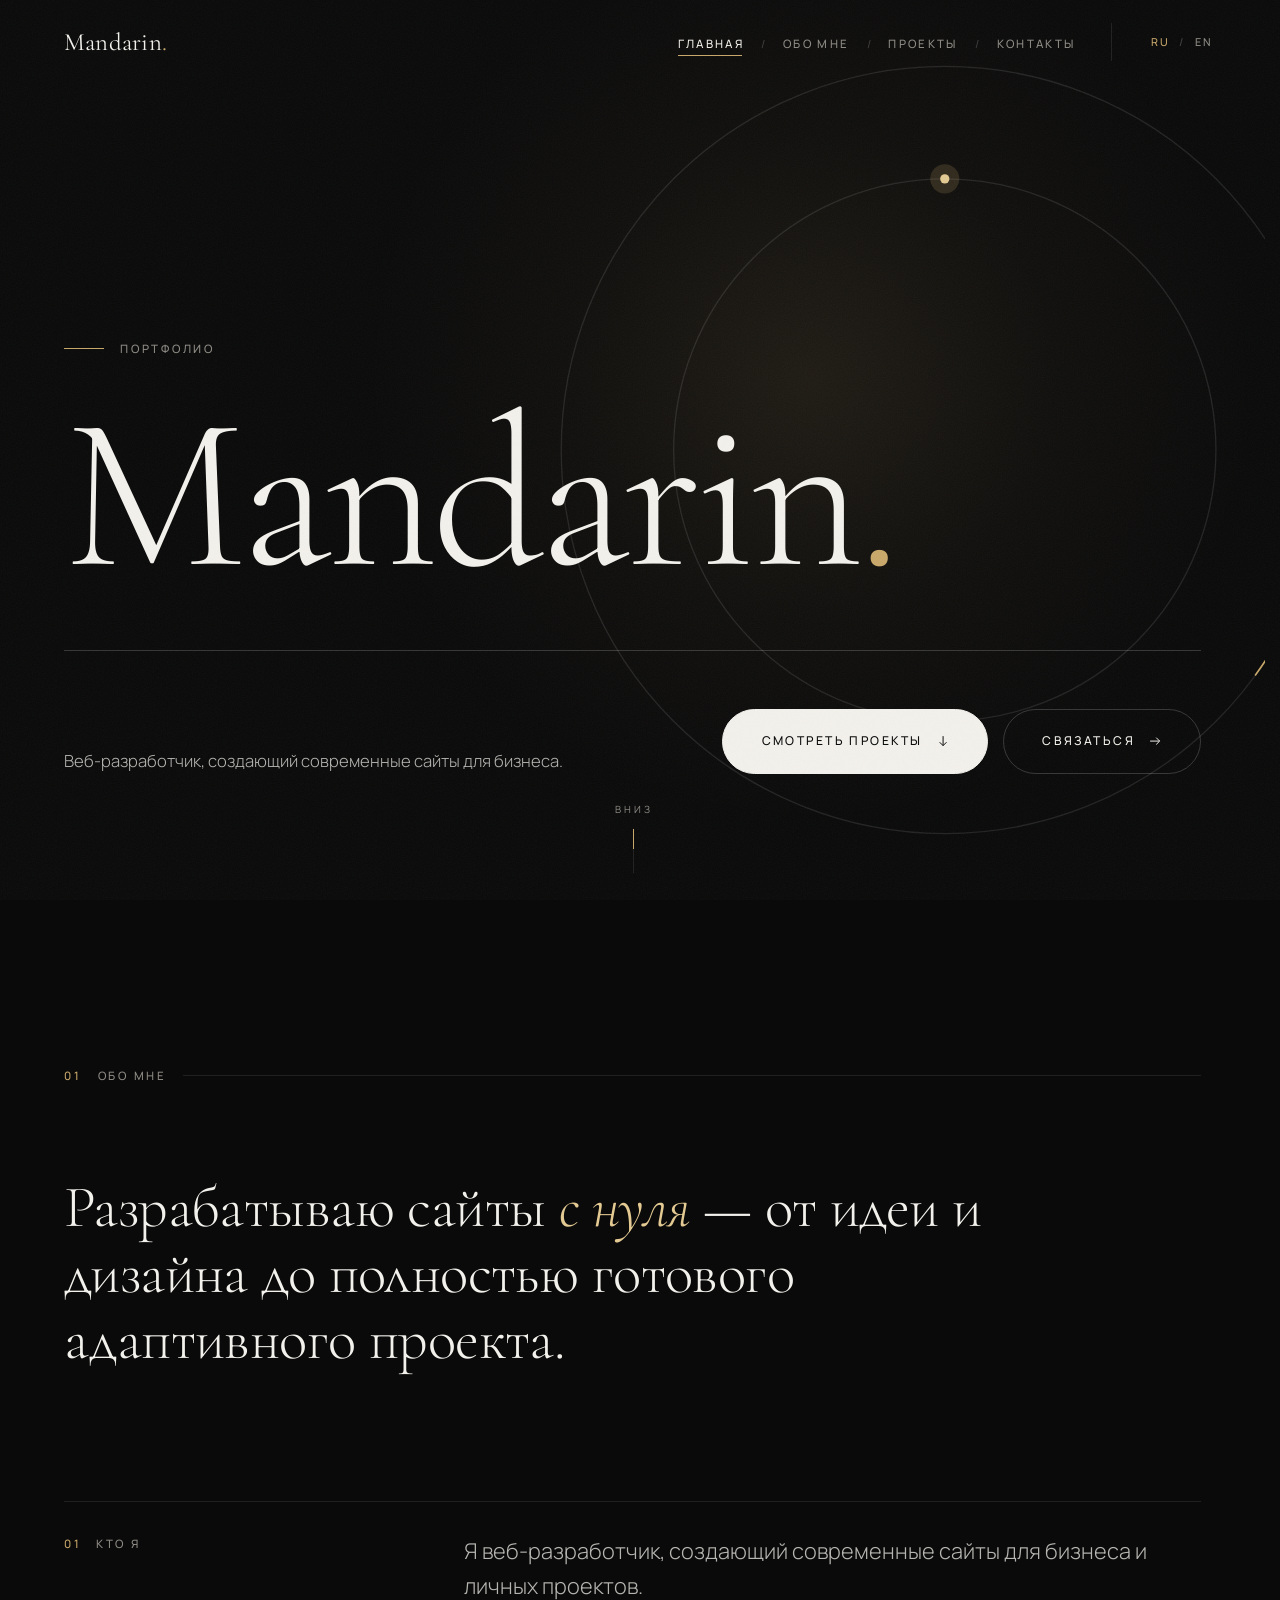
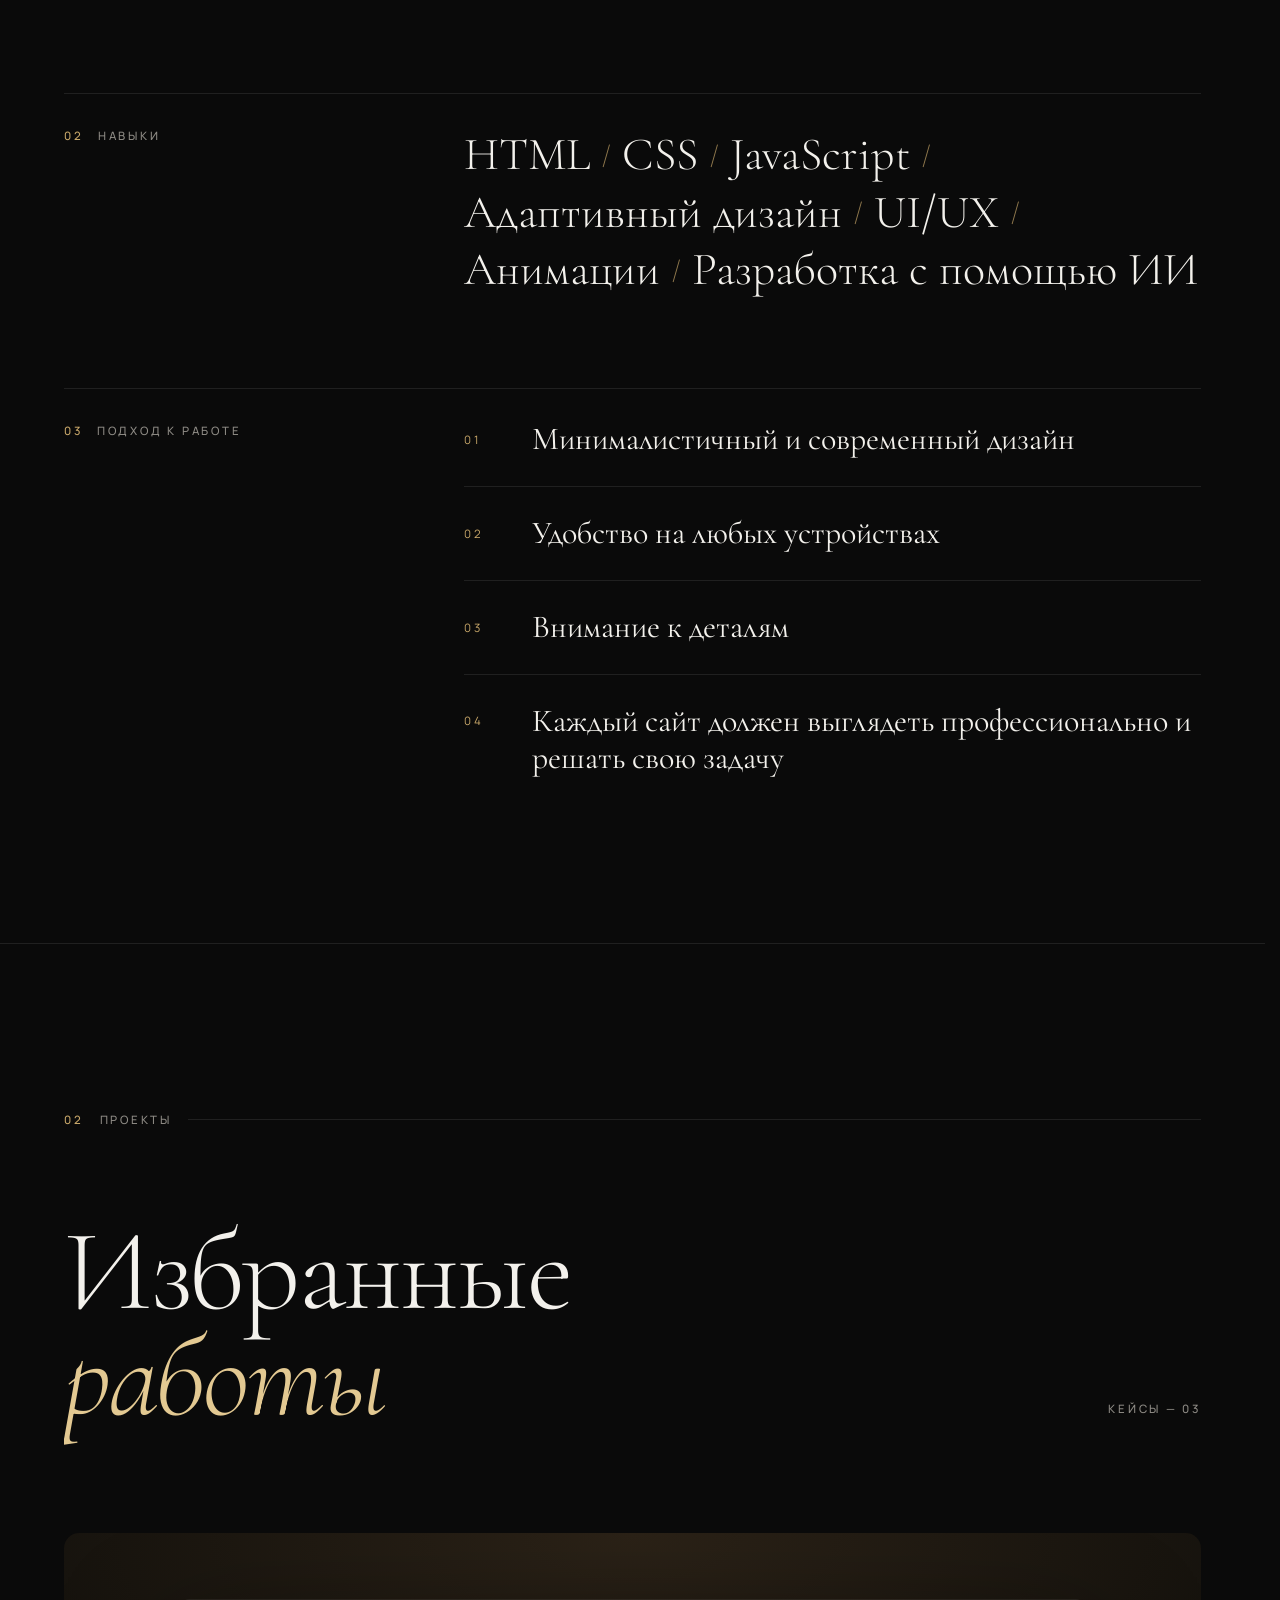
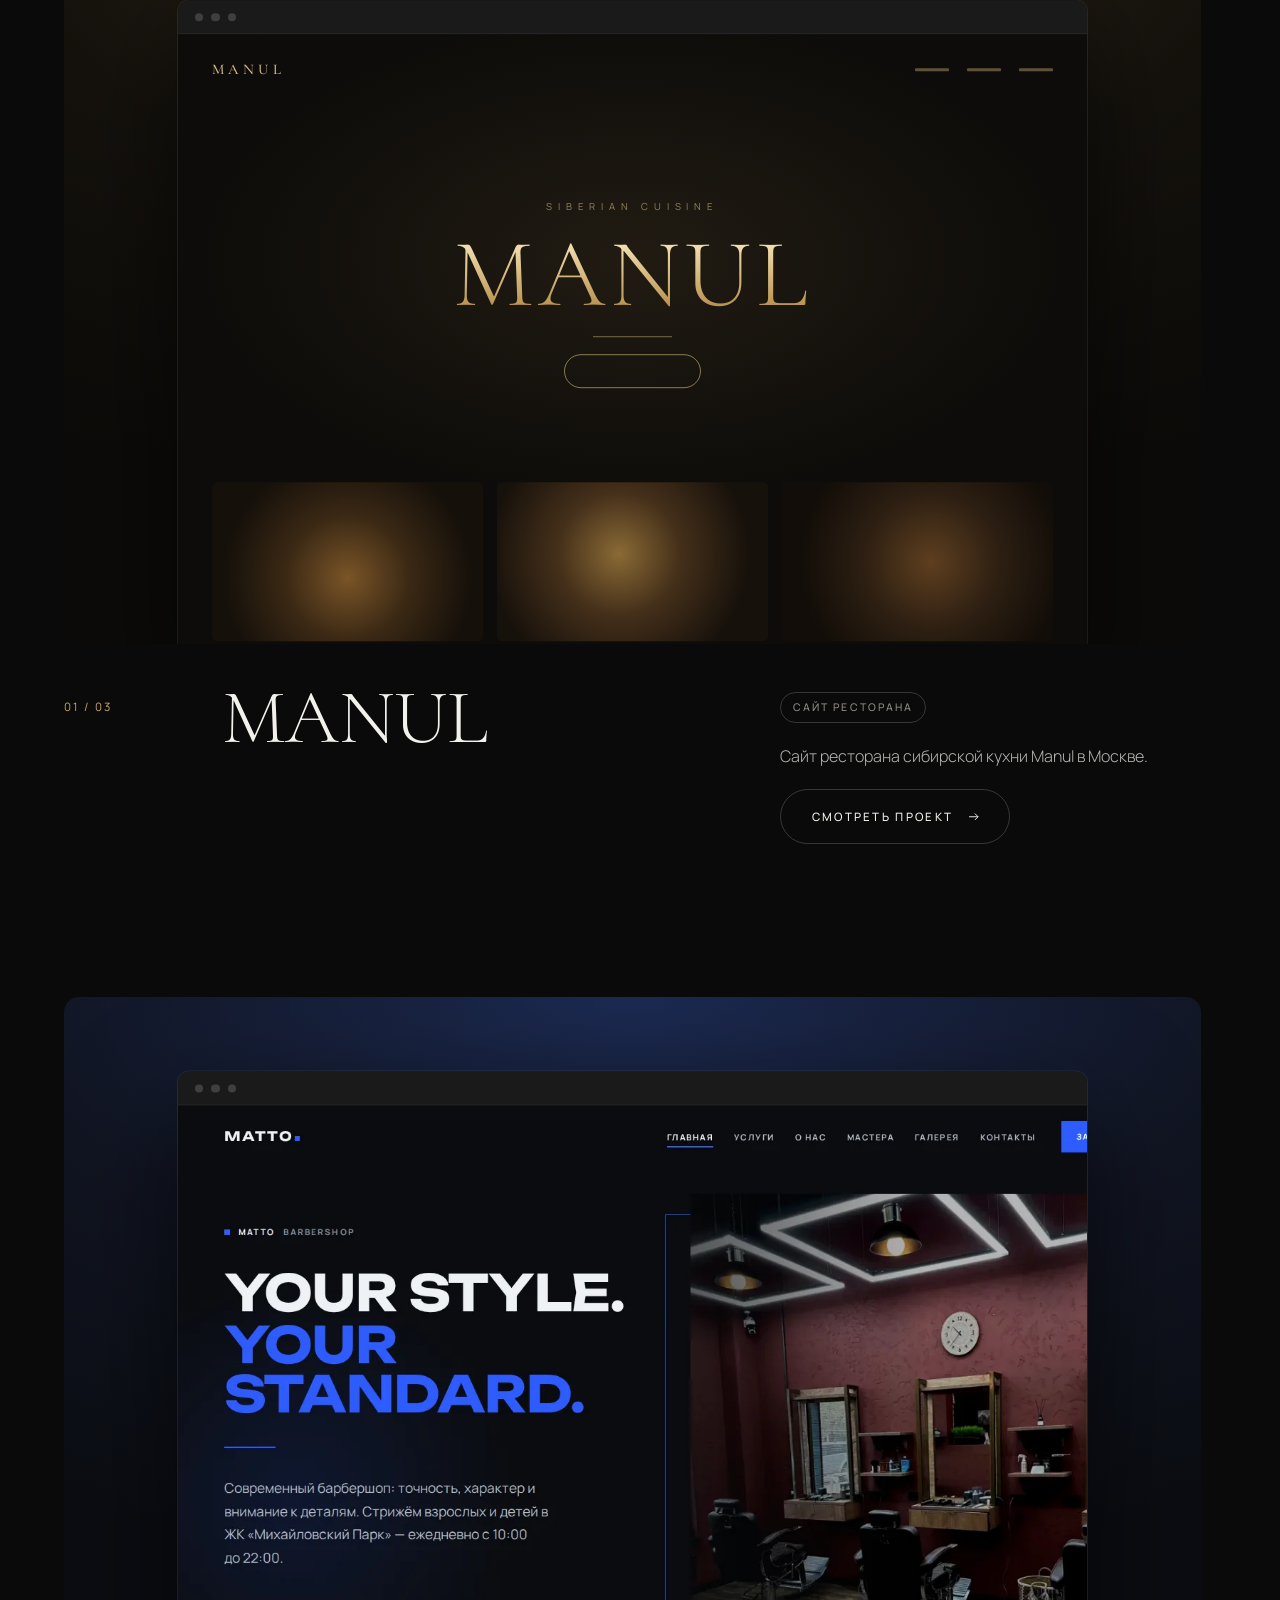
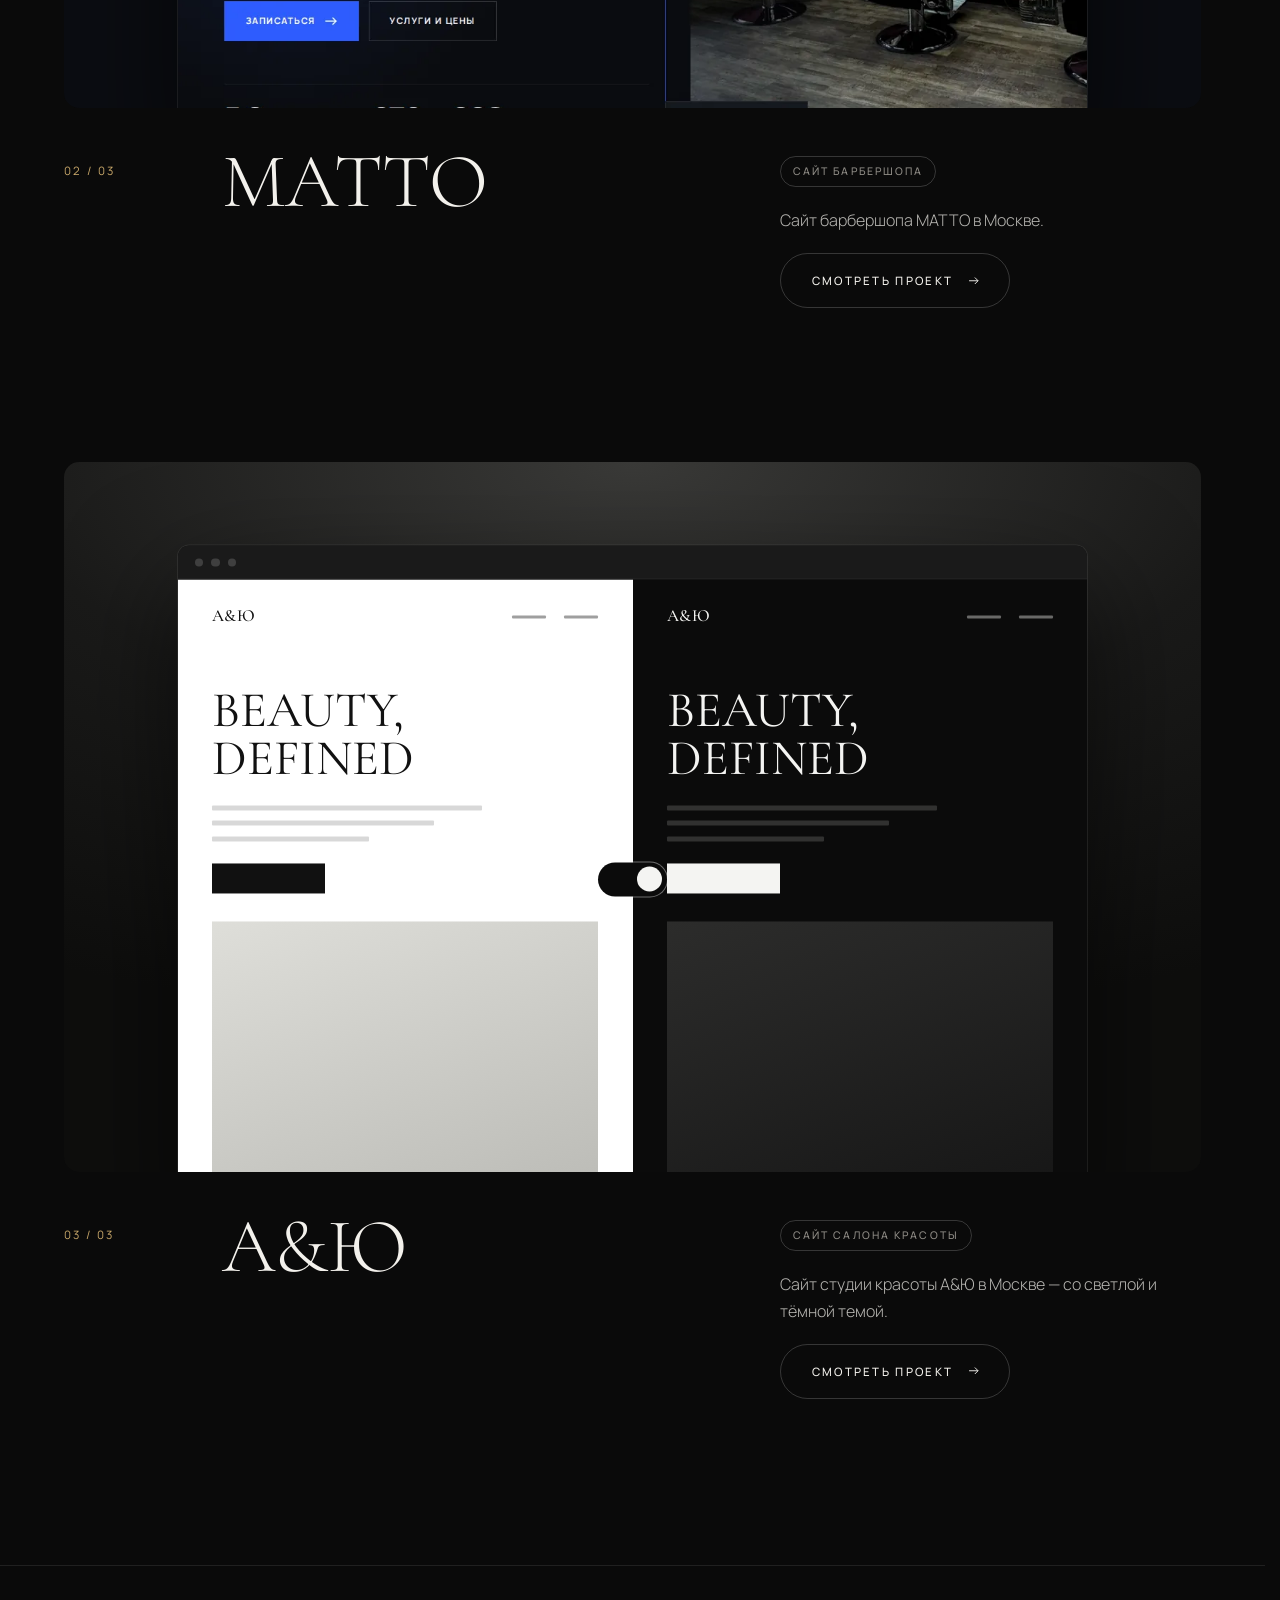
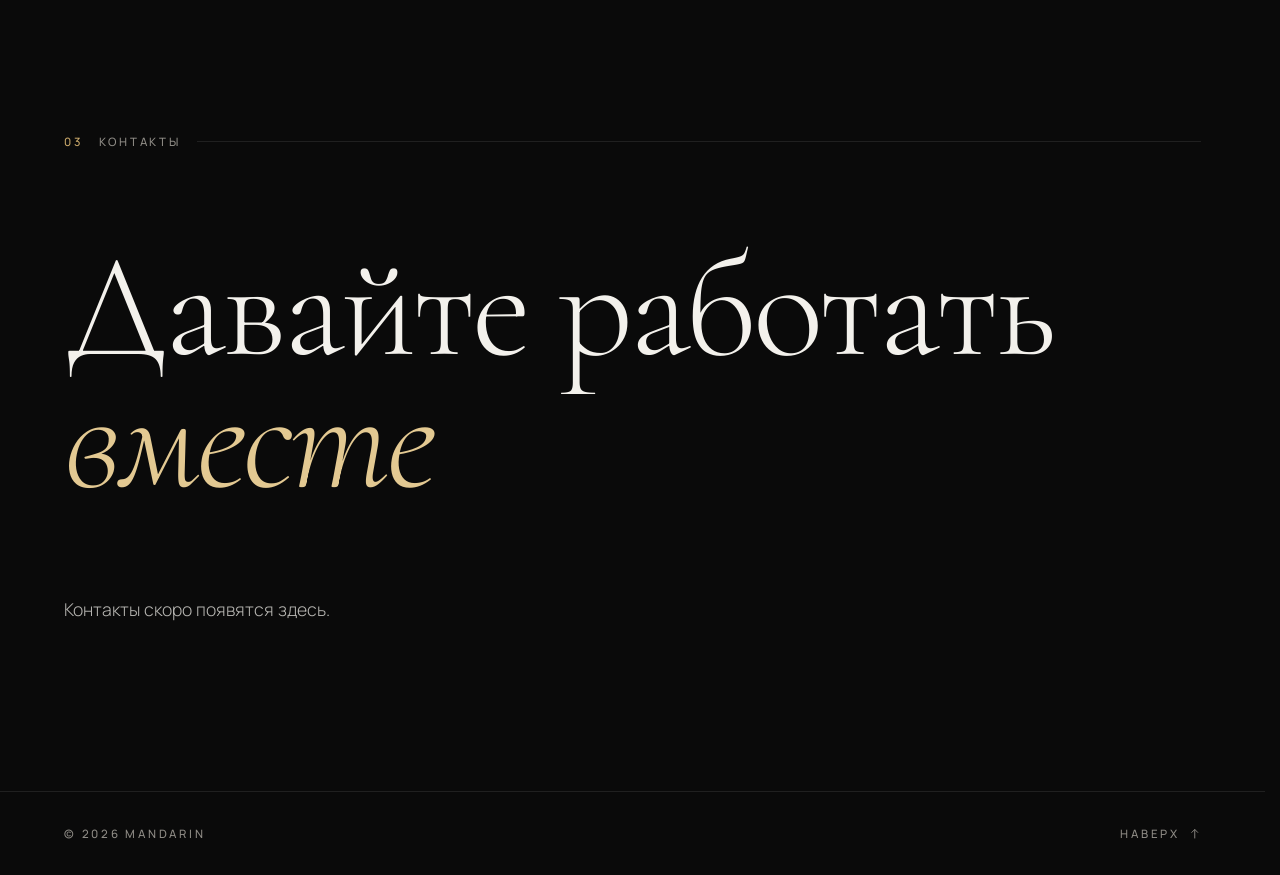
==== commit a5d69b3a: "Turn THE GOLD into the Manul restaurant site - Folder renamed to manul/; Russian copy with the resta" ====
--- a/index.html
+++ b/index.html
@@ -947,7 +947,7 @@
     .mock__lines i:nth-child(2) { width: 82%; }
     .mock__lines i:nth-child(3) { width: 58%; }
 
-    /* THE GOLD — restaurant */
+    /* MANUL — restaurant */
     .mock--gold { color: #d8bb80; background: radial-gradient(70% 55% at 50% 35%, #211b12 0%, #0d0c0a 70%); }
     .mock--gold .mock__nav b { font-family: var(--serif); font-size: 1.3cqw; font-weight: 500; }
 
@@ -1764,24 +1764,24 @@
        technologies использованные технологии   (пусто — блок скрыт)
        features     основные особенности         (пусто — блок скрыт)
        link         ссылка на сайт               (пусто — кнопка скрыта)
-       image        путь к скриншоту, напр. 'images/the-gold.jpg'
+       image        путь к скриншоту, напр. 'images/manul.jpg'
                     (пусто — показывается встроенный макет-заглушка)
        theme        стиль заглушки и фона превью: 'gold' | 'light' | 'grid'
        ========================================================================== */
     const PROJECTS = [
       {
-        slug: 'the-gold',
-        title: 'THE GOLD',
+        slug: 'manul',
+        title: 'MANUL',
         category: { ru: 'Сайт ресторана', en: 'Restaurant website' },
-        summary: { ru: 'Сайт ресторана высокой кухни.', en: 'Website for a fine dining restaurant.' },
+        summary: { ru: 'Сайт ресторана сибирской кухни Manul в Москве.', en: 'Website for Manul, a Siberian cuisine restaurant in Moscow.' },
         description: {
           ru: [
-            'THE GOLD — современный ресторан высокой кухни с изысканными блюдами, премиальной атмосферой и стильным интерьером.',
-            'Сайт передаёт ощущение роскоши и приватности: сдержанная палитра чёрного, графита и приглушённого золота, редакционная типографика и медленные, уверенные анимации.'
+            'Manul — ресторан сибирской кухни премиум-класса на Охотном Ряду в Москве с рейтингом 5,0 на Яндекс Картах.',
+            'Сайт передаёт ощущение роскоши: чёрный фон, приглушённое золото, редакционная типографика и медленные, уверенные анимации. На сайте реальные блюда и цены, адрес, часы работы и бронирование стола.'
           ],
           en: [
-            'THE GOLD is a modern fine dining restaurant with exquisite dishes, a premium atmosphere and a stylish interior.',
-            'The website conveys luxury and privacy: a restrained palette of black, graphite and muted gold, editorial typography and slow, confident motion.'
+            'Manul is a premium Siberian cuisine restaurant on Okhotny Ryad in Moscow, rated 5.0 on Yandex Maps.',
+            'The website conveys luxury: a black background, muted gold, editorial typography and slow, confident motion. It shows real dishes and prices, the address, opening hours and table booking.'
           ]
         },
         technologies: ['HTML5', 'CSS3', 'JavaScript'],
@@ -1801,7 +1801,7 @@
             'Responsive layout from 375 to 1920 px, SEO and accessibility'
           ]
         },
-        link: 'the-gold/index.html',
+        link: 'manul/index.html',
         image: '',
         theme: 'gold'
       },
@@ -1862,14 +1862,14 @@
             'Светлая и тёмная тема на CSS-переменных с сохранением выбора',
             'Круговая анимация смены темы (View Transitions API)',
             'Реальный прайс: 12 раскрывающихся направлений, варианты цен по длине волос',
-            'Форма записи с валидацией и свободным временем, ежедневно 10:00–22:00',
+            'Команда из 5 мастеров с рейтингом: запись к мастеру в один клик, форма с валидацией',
             'Фото студии, галерея с полноэкранным просмотром, вёрстка от 320 до 1920 px'
           ],
           en: [
             'Light and dark themes built on CSS variables, with the choice remembered',
             'Circular theme-switch animation (View Transitions API)',
             'Real price list: 12 expandable categories, prices by hair length',
-            'Booking form with validation and available times, daily 10:00–22:00',
+            'Team of 5 specialists with ratings: book a specialist in one click, form with validation',
             'Photos of the studio, a gallery with a fullscreen lightbox, layout from 320 to 1920 px'
           ]
         },
@@ -1970,7 +1970,7 @@
       switch (p.theme) {
         case 'gold':
           return `<div class="mock mock--gold">${nav}
-            <div class="mock__hero"><small>Fine dining</small><strong>${title}</strong><i class="mock__rule"></i><i class="mock__cta"></i></div>
+            <div class="mock__hero"><small>Siberian cuisine</small><strong>${title}</strong><i class="mock__rule"></i><i class="mock__cta"></i></div>
             <div class="mock__tiles"><i></i><i></i><i></i></div></div>`;
         case 'mono': {
           const half = side => `<div class="mock__half mock__half--${side}">
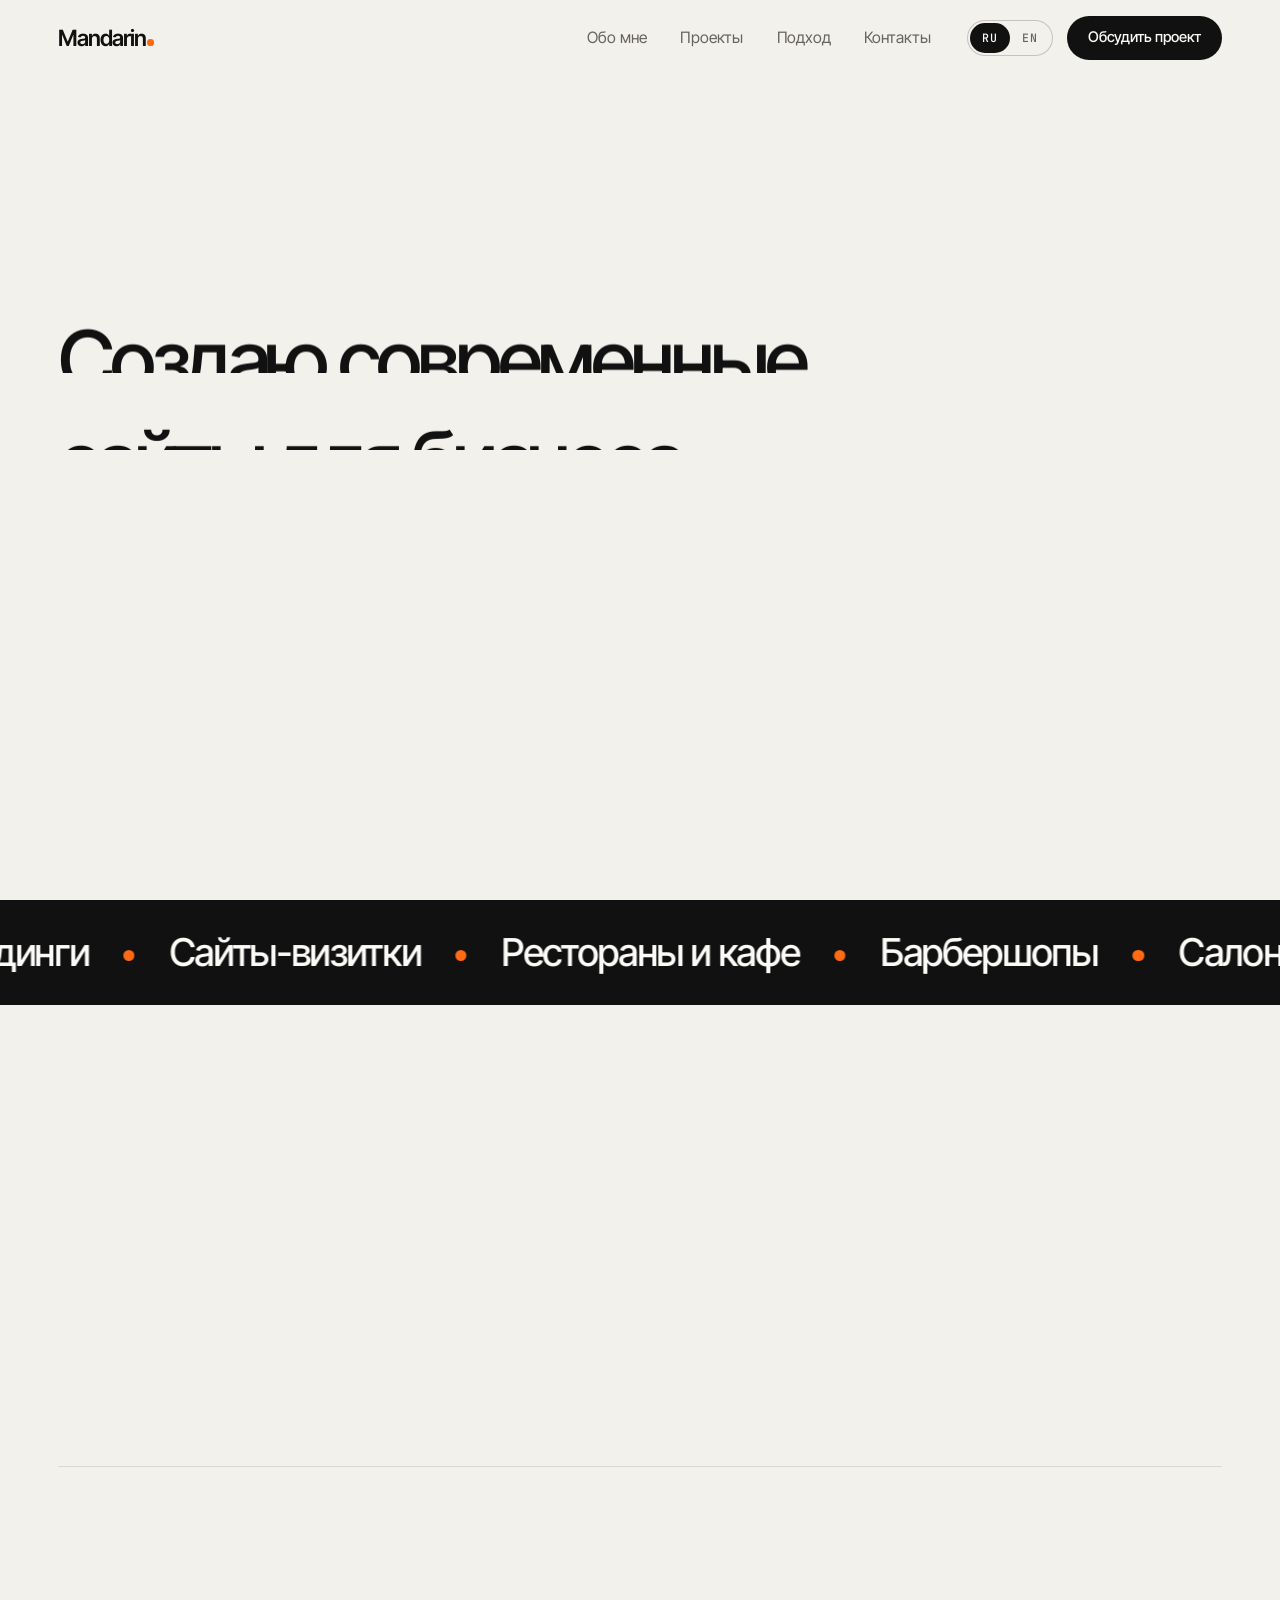
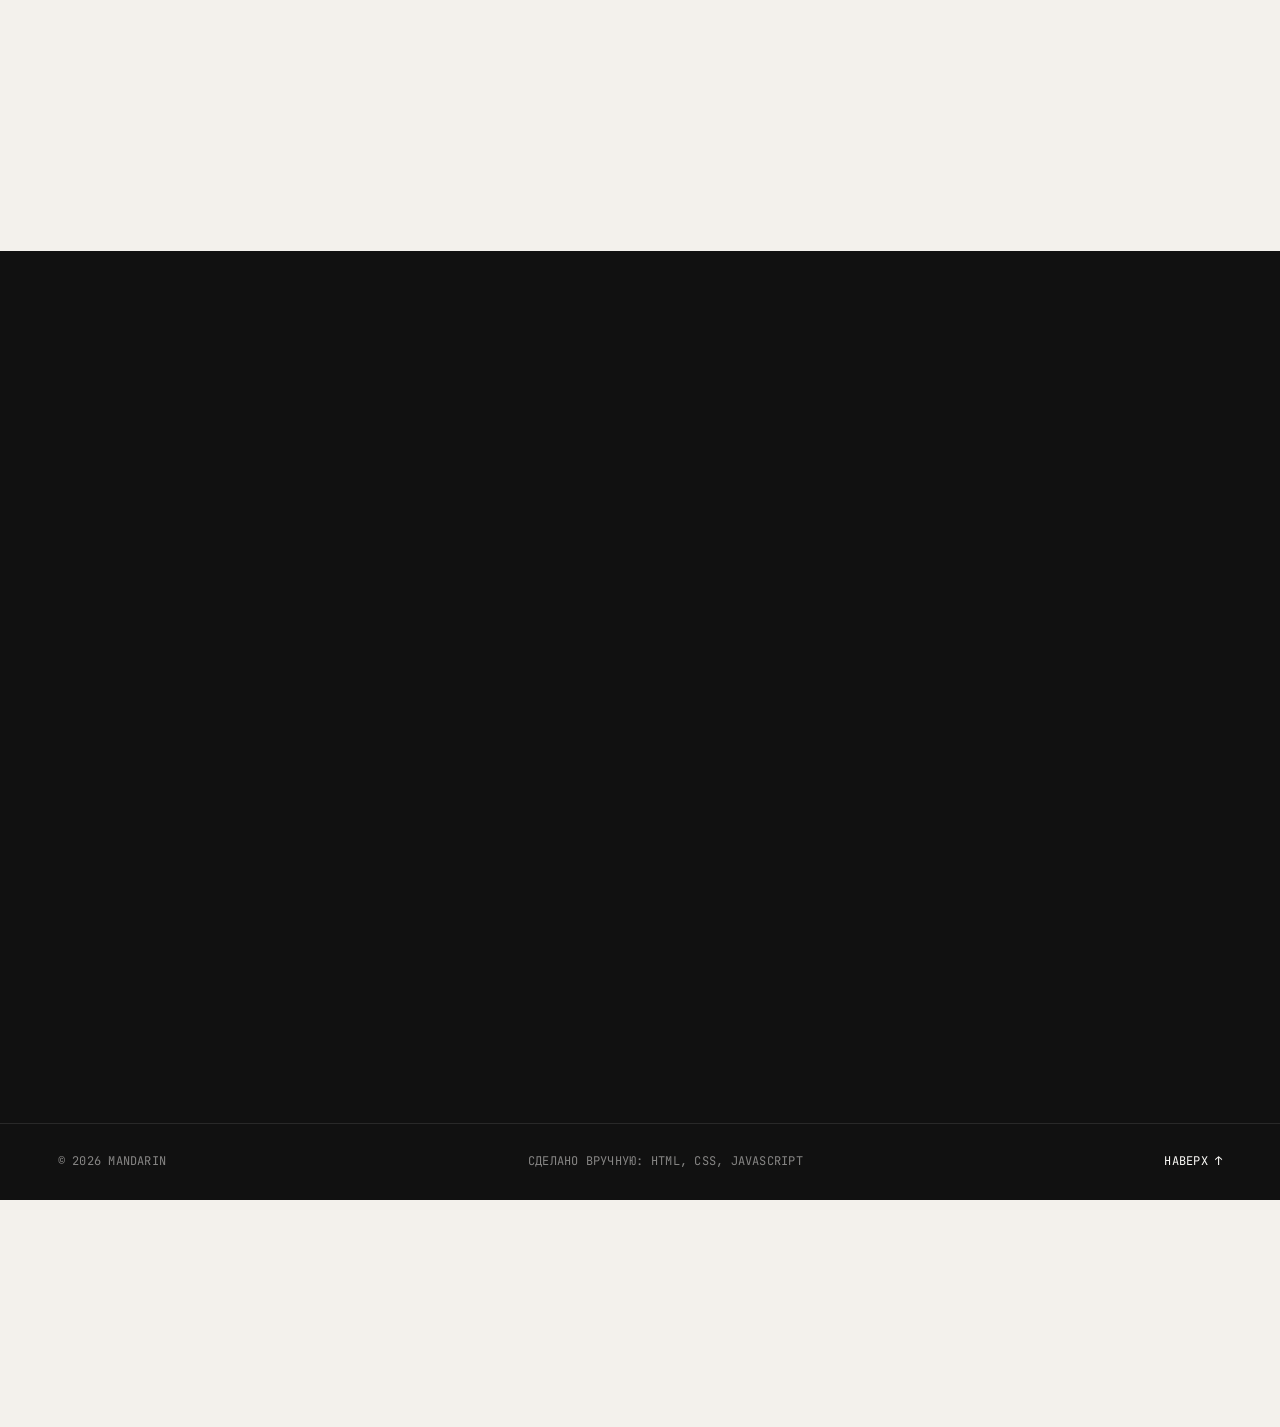
==== commit 70a6e766: "Rebuild portfolio under /portfolio with three bilingual case sites - portfolio/: Mandarin's portfoli" ====
--- a/index.html
+++ b/index.html
@@ -2,2509 +2,16 @@
 <html lang="ru">
 <head>
   <meta charset="utf-8">
-  <meta name="viewport" content="width=device-width, initial-scale=1, viewport-fit=cover">
-  <!-- Для поисковиков и превью ссылок; после загрузки обновляются из CONTENT -->
-  <title>Mandarin — веб-разработчик</title>
-  <meta name="description" content="Mandarin — веб-разработчик, создающий современные сайты для бизнеса. Портфолио и контакты.">
-  <meta name="theme-color" content="#0a0a0a">
-  <meta property="og:type" content="website">
-  <meta property="og:title" content="Mandarin — веб-разработчик">
-  <meta property="og:description" content="Mandarin — веб-разработчик, создающий современные сайты для бизнеса. Портфолио и контакты.">
-  <link rel="icon" href="data:image/svg+xml,%3Csvg xmlns='http://www.w3.org/2000/svg' viewBox='0 0 32 32'%3E%3Crect width='32' height='32' rx='8' fill='%230a0a0a'/%3E%3Ccircle cx='16' cy='16' r='5' fill='%23c9a86a'/%3E%3C/svg%3E">
-  <link rel="preconnect" href="https://fonts.googleapis.com">
-  <link rel="preconnect" href="https://fonts.gstatic.com" crossorigin>
-  <link rel="stylesheet" href="https://fonts.googleapis.com/css2?family=Cormorant+Garamond:ital,wght@0,300;0,400;0,500;1,300;1,400&family=Manrope:wght@300;400;500;600&display=swap">
-  <script>document.documentElement.classList.add('js');</script>
-
+  <meta name="viewport" content="width=device-width, initial-scale=1">
+  <title>Mandarin — портфолио</title>
+  <meta http-equiv="refresh" content="0; url=portfolio/index.html">
+  <link rel="canonical" href="portfolio/index.html">
   <style>
-    /* ==========================================================================
-       1. Tokens
-       ========================================================================== */
-    :root {
-      --black: #0a0a0a;
-      --graphite: #131313;
-      --white: #f3f1ec;
-      --text: rgba(243, 241, 236, .74);
-      --muted: #8e8b85;
-      --line: rgba(255, 255, 255, .09);
-      --line-strong: rgba(255, 255, 255, .18);
-      --gold: #c9a86a;
-      --gold-light: #e3c992;
-
-      --serif: 'Cormorant Garamond', 'Times New Roman', serif;
-      --sans: 'Manrope', system-ui, -apple-system, 'Segoe UI', Roboto, sans-serif;
-
-      --ease: cubic-bezier(.19, 1, .22, 1);
-      --ease-in-out: cubic-bezier(.76, 0, .24, 1);
-
-      --gutter: clamp(20px, 5vw, 72px);
-      --header-h: 84px;
-      --radius: clamp(10px, 1.2vw, 18px);
-    }
-
-    @media (max-width: 820px) {
-      :root { --header-h: 72px; }
-    }
-
-    /* ==========================================================================
-       2. Base
-       ========================================================================== */
-    *, *::before, *::after { box-sizing: border-box; margin: 0; padding: 0; }
-
-    html {
-      -webkit-text-size-adjust: 100%;
-      text-size-adjust: 100%;
-      scroll-behavior: smooth;
-      scrollbar-gutter: stable;
-      scrollbar-color: #2a2a2a var(--black);
-    }
-
-    html.is-locked { overflow: hidden; }
-
-    body {
-      min-height: 100vh;
-      background: var(--black);
-      color: var(--white);
-      font-family: var(--sans);
-      font-size: 1rem;
-      line-height: 1.65;
-      font-variant-numeric: lining-nums;
-      overflow-x: hidden;
-      overflow-x: clip;
-      -webkit-font-smoothing: antialiased;
-      -moz-osx-font-smoothing: grayscale;
-    }
-
-    /* Film grain for a tactile, premium surface */
-    body::after {
-      content: '';
-      position: fixed;
-      inset: 0;
-      z-index: 300;
-      pointer-events: none;
-      opacity: .045;
-      background-image: url("data:image/svg+xml,%3Csvg xmlns='http://www.w3.org/2000/svg' width='160' height='160'%3E%3Cfilter id='n'%3E%3CfeTurbulence type='fractalNoise' baseFrequency='.8' numOctaves='3' stitchTiles='stitch'/%3E%3C/filter%3E%3Crect width='100%25' height='100%25' filter='url(%23n)'/%3E%3C/svg%3E");
-    }
-
-    [hidden] { display: none !important; }
-    img { display: block; max-width: 100%; height: auto; }
-    a { color: inherit; text-decoration: none; }
-    button { font: inherit; color: inherit; background: none; border: 0; cursor: pointer; }
-    ul, ol { list-style: none; }
-    h1, h2, h3, h4 { font-weight: inherit; overflow-wrap: break-word; }
-
-    ::selection { background: var(--gold); color: var(--black); }
-    :focus-visible { outline: 1px solid var(--gold); outline-offset: 4px; }
-    main:focus { outline: none; }
-
-    .container {
-      width: 100%;
-      max-width: 1440px;
-      margin-inline: auto;
-      padding-inline: var(--gutter);
-    }
-
-    .eyebrow {
-      font-size: .72rem;
-      font-weight: 500;
-      letter-spacing: .24em;
-      text-transform: uppercase;
-      color: var(--muted);
-    }
-
-    .icon {
-      flex: none;
-      width: 1em;
-      height: 1em;
-      fill: none;
-      stroke: currentColor;
-      stroke-width: 1.3;
-      transition: transform .6s var(--ease);
-    }
-
-    .skip-link {
-      position: fixed;
-      top: 1rem;
-      left: 1rem;
-      z-index: 400;
-      padding: .75rem 1.25rem;
-      border-radius: 999px;
-      background: var(--gold);
-      color: var(--black);
-      font-size: .8rem;
-      transform: translateY(-200%);
-      transition: transform .3s;
-    }
-
-    .skip-link:focus { transform: none; }
-
-    /* Soft fade while the language is being switched */
-    main, .footer, .logo, .nav, .menu__inner { transition: opacity .35s ease; }
-
-    .is-switching main,
-    .is-switching .footer,
-    .is-switching .logo,
-    .is-switching .nav,
-    .is-switching .menu__inner { opacity: 0; }
-
-    /* ==========================================================================
-       3. Buttons
-       ========================================================================== */
-    .btn {
-      position: relative;
-      display: inline-flex;
-      align-items: center;
-      justify-content: center;
-      gap: .9rem;
-      padding: 1.05rem 1.9rem;
-      border: 1px solid var(--line-strong);
-      border-radius: 999px;
-      font-size: .72rem;
-      font-weight: 500;
-      letter-spacing: .2em;
-      text-transform: uppercase;
-      white-space: nowrap;
-      overflow: hidden;
-      isolation: isolate;
-      transition: color .5s var(--ease), border-color .5s var(--ease), transform .6s var(--ease);
-    }
-
-    .btn::before {
-      content: '';
-      position: absolute;
-      inset: 0;
-      z-index: -1;
-      border-radius: inherit;
-      background: var(--gold);
-      transform: translateY(101%);
-      transition: transform .6s var(--ease);
-    }
-
-    .btn:hover { color: var(--black); border-color: var(--gold); }
-    .btn:hover::before { transform: none; }
-    .btn:hover .icon { transform: translateX(3px); }
-    .btn:hover .icon--down { transform: translateY(3px); }
-
-    .btn--primary { background: var(--white); color: var(--black); border-color: var(--white); }
-    .btn--lg { padding: 1.35rem 2.4rem; font-size: .76rem; }
-
-    /* ==========================================================================
-       4. Header & navigation
-       ========================================================================== */
-    .header {
-      position: fixed;
-      top: 0;
-      left: 0;
-      right: 0;
-      z-index: 120;
-      border-bottom: 1px solid transparent;
-      transition: transform .7s var(--ease), background-color .5s ease, border-color .5s ease;
-    }
-
-    .header.is-scrolled {
-      background: rgba(10, 10, 10, .72);
-      -webkit-backdrop-filter: blur(16px) saturate(140%);
-      backdrop-filter: blur(16px) saturate(140%);
-      border-bottom-color: var(--line);
-    }
-
-    .header.is-hidden { transform: translateY(-100%); }
-
-    .header.menu-open {
-      background: transparent;
-      border-bottom-color: transparent;
-      -webkit-backdrop-filter: none;
-      backdrop-filter: none;
-    }
-
-    .header__inner {
-      display: flex;
-      align-items: center;
-      justify-content: space-between;
-      height: var(--header-h);
-    }
-
-    .js .header__inner { opacity: 0; transform: translateY(-10px); }
-    .is-loaded .header__inner {
-      opacity: 1;
-      transform: none;
-      transition: opacity 1s var(--ease) 1.1s, transform 1.2s var(--ease) 1.1s;
-    }
-
-    .logo {
-      font-family: var(--serif);
-      font-size: 1.55rem;
-      line-height: 1;
-      letter-spacing: .01em;
-      white-space: nowrap;
-    }
-
-    .logo__dot { color: var(--gold); }
-
-    .header__right { display: flex; align-items: center; gap: 2.25rem; }
-
-    .nav ul { display: flex; align-items: center; }
-
-    .nav li + li::before {
-      content: '/';
-      margin: 0 1.1rem;
-      font-size: .7rem;
-      color: rgba(255, 255, 255, .22);
-    }
-
-    .nav__link {
-      position: relative;
-      padding-block: .5rem;
-      font-size: .72rem;
-      font-weight: 500;
-      letter-spacing: .2em;
-      text-transform: uppercase;
-      color: var(--muted);
-      transition: color .3s;
-    }
-
-    .nav__link::after {
-      content: '';
-      position: absolute;
-      left: 0;
-      right: .2em;
-      bottom: .15rem;
-      height: 1px;
-      background: var(--gold);
-      transform: scaleX(0);
-      transform-origin: right;
-      transition: transform .6s var(--ease);
-    }
-
-    .nav__link:hover,
-    .nav__link.is-active { color: var(--white); }
-
-    .nav__link:hover::after,
-    .nav__link.is-active::after { transform: scaleX(1); transform-origin: left; }
-
-    .lang {
-      display: flex;
-      align-items: center;
-      gap: .45rem;
-      font-size: .68rem;
-      font-weight: 500;
-      letter-spacing: .2em;
-    }
-
-    .nav + .lang { padding-left: 2.25rem; border-left: 1px solid var(--line); }
-
-    .lang__btn {
-      padding: .6rem .15rem;
-      font-size: inherit;
-      font-weight: inherit;
-      letter-spacing: inherit;
-      color: var(--muted);
-      transition: color .3s;
-    }
-
-    .lang__btn:hover { color: var(--white); }
-    .lang__btn[aria-pressed="true"] { color: var(--gold); }
-    .lang__sep { color: rgba(255, 255, 255, .22); }
-
-    .burger {
-      display: none;
-      flex-direction: column;
-      align-items: center;
-      justify-content: center;
-      gap: 7px;
-      width: 44px;
-      height: 44px;
-      margin-right: -10px;
-    }
-
-    .burger span {
-      display: block;
-      width: 26px;
-      height: 1px;
-      background: var(--white);
-      transition: transform .6s var(--ease);
-    }
-
-    .burger[aria-expanded="true"] span:first-child { transform: translateY(4px) rotate(45deg); }
-    .burger[aria-expanded="true"] span:last-child { transform: translateY(-4px) rotate(-45deg); }
-
-    @media (max-width: 820px) {
-      .nav { display: none; }
-      .burger { display: flex; }
-      .header__right { gap: .9rem; }
-      .nav + .lang { padding-left: 0; border-left: 0; }
-      .lang__btn { padding: .9rem .25rem; }
-    }
-
-    /* Fullscreen mobile menu */
-    .menu {
-      position: fixed;
-      inset: 0;
-      z-index: 110;
-      overflow-y: auto;
-      background: var(--black);
-      visibility: hidden;
-      clip-path: inset(0 0 100% 0);
-      transition: clip-path .9s var(--ease-in-out), visibility 0s linear .9s;
-    }
-
-    .menu.is-open {
-      visibility: visible;
-      clip-path: inset(0);
-      transition: clip-path .9s var(--ease-in-out), visibility 0s;
-    }
-
-    .menu__inner {
-      display: flex;
-      flex-direction: column;
-      justify-content: space-between;
-      gap: 3rem;
-      min-height: 100%;
-      padding-top: calc(var(--header-h) + 5vh);
-      padding-bottom: max(2.5rem, env(safe-area-inset-bottom));
-    }
-
-    .menu__list li { overflow: hidden; border-bottom: 1px solid var(--line); }
-
-    .menu__link {
-      display: flex;
-      align-items: baseline;
-      gap: 1.25rem;
-      padding: 1rem 0 .85rem;
-      font-family: var(--serif);
-      font-size: clamp(2.6rem, 12vw, 4.6rem);
-      font-weight: 300;
-      line-height: 1;
-      transform: translateY(105%);
-      transition: transform .5s var(--ease), color .3s;
-    }
-
-    .menu.is-open .menu__link {
-      transform: none;
-      transition: transform 1.1s var(--ease) calc(.3s + var(--i) * .07s), color .3s;
-    }
-
-    .menu__num {
-      font-family: var(--sans);
-      font-size: .7rem;
-      font-weight: 500;
-      letter-spacing: .2em;
-      color: var(--gold);
-    }
-
-    .menu__link:hover .menu__text,
-    .menu__link.is-active .menu__text { font-style: italic; color: var(--gold-light); }
-
-    .menu__foot {
-      display: flex;
-      flex-direction: column;
-      gap: .4rem;
-      opacity: 0;
-      transition: opacity .3s;
-    }
-
-    .menu.is-open .menu__foot { opacity: 1; transition: opacity 1s ease .75s; }
-    .menu__foot a { font-family: var(--serif); font-size: 1.6rem; overflow-wrap: anywhere; }
-
-    /* ==========================================================================
-       5. Reveal utilities
-       ========================================================================== */
-    .js [data-reveal]:not([data-reveal="lines"]) {
-      opacity: 0;
-      transform: translateY(40px);
-      transition: opacity 1.2s var(--ease), transform 1.4s var(--ease);
-      transition-delay: calc(var(--d, 0) * 110ms);
-    }
-
-    .js [data-reveal].is-visible { opacity: 1; transform: none; }
-
-    .mask {
-      display: block;
-      overflow: hidden;
-      padding-bottom: .14em;
-      margin-bottom: -.14em;
-    }
-
-    .mask > span { display: block; }
-
-    .js [data-reveal="lines"] .mask > span {
-      transform: translateY(110%);
-      transition: transform 1.4s var(--ease);
-    }
-
-    .js [data-reveal="lines"] .mask + .mask > span { transition-delay: .12s; }
-    .js [data-reveal="lines"].is-visible .mask > span { transform: none; }
-
-    /* ==========================================================================
-       6. Hero
-       ========================================================================== */
-    .hero {
-      position: relative;
-      display: flex;
-      align-items: flex-end;
-      min-height: 100vh;
-      min-height: 100svh;
-      padding-top: calc(var(--header-h) + 4rem);
-      padding-bottom: clamp(6.5rem, 14vh, 9rem);
-      overflow: hidden;
-      isolation: isolate;
-    }
-
-    .hero__glow {
-      position: absolute;
-      z-index: -2;
-      top: 42%;
-      left: 64%;
-      width: 70vmax;
-      height: 70vmax;
-      margin: -35vmax 0 0 -35vmax;
-      border-radius: 50%;
-      background: radial-gradient(closest-side, rgba(201, 168, 106, .11), rgba(201, 168, 106, .03) 55%, transparent);
-      pointer-events: none;
-    }
-
-    .hero__orbit {
-      position: absolute;
-      z-index: -1;
-      top: 50%;
-      right: -6vw;
-      width: min(62vw, 820px);
-      aspect-ratio: 1;
-      transform: translateY(-50%);
-      pointer-events: none;
-    }
-
-    .hero__orbit-inner,
-    .hero__orbit svg { width: 100%; height: 100%; overflow: visible; }
-
-    .orbit { stroke: rgba(255, 255, 255, .1); stroke-width: 1; stroke-dasharray: 1 1; }
-    .js .orbit { stroke-dashoffset: 1; }
-    .is-loaded .orbit { stroke-dashoffset: 0; transition: stroke-dashoffset 2.8s var(--ease-in-out) .2s; }
-    .is-loaded .orbit--inner { transition-delay: .55s; }
-
-    .orbit-arc {
-      stroke: var(--gold);
-      stroke-width: 1.2;
-      stroke-dasharray: 10 90;
-      animation: orbit-arc 36s linear infinite;
-    }
-
-    .orbit-spin {
-      transform-box: view-box;
-      transform-origin: center;
-      animation: orbit-spin 26s linear infinite;
-    }
-
-    .orbit-dot { fill: var(--gold-light); }
-    .orbit-halo { fill: var(--gold); opacity: .18; }
-
-    .js .orbit-arc,
-    .js .orbit-spin { opacity: 0; }
-    .is-loaded .orbit-arc,
-    .is-loaded .orbit-spin { opacity: 1; transition: opacity 1.6s ease 2s; }
-
-    @keyframes orbit-arc { to { stroke-dashoffset: -100; } }
-    @keyframes orbit-spin { to { transform: rotate(-360deg); } }
-
-    .hero__inner { position: relative; }
-
-    .hero__eyebrow {
-      display: flex;
-      align-items: center;
-      gap: 1rem;
-      margin-bottom: clamp(1.5rem, 3vw, 2.5rem);
-    }
-
-    .hero__eyebrow::before {
-      content: '';
-      width: 2.5rem;
-      height: 1px;
-      background: var(--gold);
-    }
-
-    .hero__title {
-      font-family: var(--serif);
-      font-size: clamp(4rem, 17vw, 15rem);
-      font-weight: 300;
-      line-height: .9;
-      letter-spacing: -.025em;
-    }
-
-    .hero__title em { font-style: italic; color: var(--gold-light); }
-    .hero__title .accent { color: var(--gold); }
-
-    .hero__title .word {
-      display: inline-block;
-      overflow: hidden;
-      vertical-align: top;
-      padding: .1em .08em .16em .02em;
-      margin: -.1em -.08em -.16em -.02em;
-    }
-
-    .hero__title .char { display: inline-block; }
-    .js .hero__title .char { transform: translateY(110%); }
-    .is-loaded .hero__title .char {
-      transform: none;
-      transition: transform 1.3s var(--ease) calc(.25s + var(--i) * 45ms);
-    }
-
-    .hero__rule {
-      height: 1px;
-      margin: clamp(2rem, 4.5vw, 3.75rem) 0;
-      background: var(--line-strong);
-      transform-origin: left;
-    }
-
-    .js .hero__rule { transform: scaleX(0); }
-    .is-loaded .hero__rule { transform: none; transition: transform 1.8s var(--ease-in-out) .7s; }
-
-    .hero__bottom {
-      display: grid;
-      grid-template-columns: minmax(0, 1fr) auto;
-      align-items: end;
-      gap: 2.5rem 4rem;
-    }
-
-    .hero__text {
-      max-width: 32em;
-      font-size: clamp(1.02rem, 1.3vw, 1.2rem);
-      font-weight: 300;
-      color: var(--text);
-    }
-
-    .hero__actions { display: flex; flex-wrap: wrap; gap: .9rem; }
-
-    .js [data-intro] { opacity: 0; transform: translateY(22px); }
-    .is-loaded [data-intro] {
-      opacity: 1;
-      transform: none;
-      transition: opacity 1.2s var(--ease) var(--delay, 0s), transform 1.4s var(--ease) var(--delay, 0s);
-    }
-
-    .hero__scroll {
-      position: absolute;
-      left: 0;
-      right: 0;
-      bottom: clamp(1.25rem, 3vh, 2rem);
-      display: flex;
-      flex-direction: column;
-      align-items: center;
-      gap: .75rem;
-      width: max-content;
-      margin-inline: auto;
-      padding-left: .3em;
-      font-size: .62rem;
-      letter-spacing: .3em;
-      text-transform: uppercase;
-      color: var(--muted);
-    }
-
-    .hero__scroll-line {
-      position: relative;
-      width: 1px;
-      height: 44px;
-      overflow: hidden;
-      background: var(--line);
-    }
-
-    .hero__scroll-line::after {
-      content: '';
-      position: absolute;
-      top: 0;
-      left: 0;
-      width: 100%;
-      height: 45%;
-      background: var(--gold);
-      animation: scroll-line 2.2s var(--ease-in-out) infinite;
-    }
-
-    @keyframes scroll-line {
-      from { transform: translateY(-100%); }
-      to { transform: translateY(230%); }
-    }
-
-    @media (max-width: 900px) {
-      .hero__bottom { grid-template-columns: 1fr; }
-    }
-
-    @media (max-width: 760px) {
-      .hero__orbit { top: 36%; right: -48vw; width: 118vw; opacity: .8; }
-      .hero__glow { left: 70%; top: 30%; }
-    }
-
-    @media (max-width: 560px) {
-      .hero__actions { flex-direction: column; }
-      .hero__actions .btn { justify-content: space-between; width: 100%; }
-    }
-
-    @media (max-height: 560px) {
-      .hero__scroll { display: none; }
-    }
-
-    /* ==========================================================================
-       7. Sections
-       ========================================================================== */
-    .section { position: relative; padding-block: clamp(6rem, 13vw, 11rem); }
-    .section + .section { border-top: 1px solid var(--line); }
-
-    .section-head {
-      display: flex;
-      align-items: center;
-      gap: 1rem;
-      margin-bottom: clamp(3rem, 7vw, 6rem);
-    }
-
-    .section-head__num { color: var(--gold); }
-
-    .section-head::after {
-      content: '';
-      flex: 1;
-      height: 1px;
-      background: var(--line);
-    }
-
-    .display {
-      font-family: var(--serif);
-      font-weight: 300;
-      line-height: .92;
-      letter-spacing: -.02em;
-    }
-
-    .display em { font-style: italic; color: var(--gold-light); }
-
-    /* ---------- About ---------- */
-    .about__statement {
-      max-width: 16em;
-      font-family: var(--serif);
-      font-size: clamp(2.1rem, 4.6vw, 4.4rem);
-      font-weight: 300;
-      line-height: 1.12;
-      letter-spacing: -.01em;
-    }
-
-    .about__statement em { font-style: italic; color: var(--gold-light); }
-    .js .about__statement .word { opacity: .18; transition: opacity .5s ease; }
-    .js .about__statement .word.is-lit { opacity: 1; }
-
-    .about__rows {
-      display: grid;
-      gap: clamp(3.5rem, 7vw, 6rem);
-      margin-top: clamp(4.5rem, 10vw, 9rem);
-    }
-
-    .about__row {
-      display: grid;
-      grid-template-columns: minmax(0, 4fr) minmax(0, 8fr);
-      gap: 1.5rem 2rem;
-      padding-top: clamp(1.5rem, 2.5vw, 2rem);
-      border-top: 1px solid var(--line);
-    }
-
-    .about__label { display: flex; gap: .9rem; }
-    .about__num { color: var(--gold); }
-
-    .about__text {
-      max-width: 36em;
-      font-size: clamp(1.1rem, 1.7vw, 1.45rem);
-      font-weight: 300;
-      line-height: 1.6;
-      color: var(--text);
-    }
-
-    .skills {
-      display: flex;
-      flex-wrap: wrap;
-      align-items: baseline;
-      font-family: var(--serif);
-      font-size: clamp(1.9rem, 3.6vw, 3.2rem);
-      font-weight: 300;
-      line-height: 1.25;
-    }
-
-    .skills li { transition: color .4s var(--ease); }
-    .skills li:hover { color: var(--gold-light); }
-
-    .skills li:not(:last-child)::after {
-      content: '/';
-      display: inline-block;
-      margin: 0 .45em;
-      font-size: .55em;
-      vertical-align: .25em;
-      color: var(--gold);
-      opacity: .7;
-    }
-
-    .approach li {
-      display: grid;
-      grid-template-columns: 3.25rem minmax(0, 1fr);
-      gap: 1rem;
-      padding: 1.75rem 0;
-      border-bottom: 1px solid var(--line);
-    }
-
-    .approach li:first-child { padding-top: 0; }
-    .approach li:last-child { padding-bottom: 0; border-bottom: 0; }
-
-    .approach__num {
-      padding-top: .75em;
-      font-size: .72rem;
-      letter-spacing: .2em;
-      color: var(--gold);
-    }
-
-    .approach h4 {
-      font-family: var(--serif);
-      font-size: clamp(1.6rem, 2.5vw, 2.2rem);
-      font-weight: 400;
-      line-height: 1.15;
-      transition: color .4s var(--ease), transform .7s var(--ease);
-    }
-
-    .approach li:hover h4 { color: var(--gold-light); transform: translateX(.35rem); }
-
-    @media (max-width: 760px) {
-      .about__row { grid-template-columns: 1fr; }
-    }
-
-    /* ---------- Projects ---------- */
-    .projects__head {
-      display: flex;
-      align-items: flex-end;
-      justify-content: space-between;
-      gap: 2rem;
-      margin-bottom: clamp(4rem, 8vw, 7rem);
-    }
-
-    .projects__title { font-size: clamp(3.2rem, 9vw, 8.6rem); }
-    .projects__count { padding-bottom: .8rem; white-space: nowrap; }
-
-    .projects { display: grid; gap: clamp(6rem, 12vw, 11rem); }
-
-    .project__media {
-      display: block;
-      border-radius: var(--radius);
-      overflow: hidden;
-      transform: translateZ(0);
-    }
-
-    .project__info {
-      display: grid;
-      grid-template-columns: minmax(0, 1.2fr) minmax(0, 5fr) minmax(0, 4fr);
-      grid-template-areas: "index title aside";
-      gap: 1.25rem 2rem;
-      margin-top: clamp(1.75rem, 3vw, 2.75rem);
-    }
-
-    .project__index {
-      grid-area: index;
-      padding-top: .9rem;
-      font-size: .72rem;
-      letter-spacing: .2em;
-      color: var(--gold);
-    }
-
-    .project__title {
-      grid-area: title;
-      font-family: var(--serif);
-      font-size: clamp(2.6rem, 6vw, 5.6rem);
-      font-weight: 300;
-      line-height: .95;
-      letter-spacing: -.01em;
-    }
-
-    .project__aside {
-      grid-area: aside;
-      display: flex;
-      flex-direction: column;
-      align-items: flex-start;
-      gap: 1.25rem;
-      padding-top: .6rem;
-    }
-
-    .project__desc { font-weight: 300; color: var(--text); }
-
-    .tag {
-      display: inline-block;
-      padding: .55em 1.1em;
-      border: 1px solid var(--line-strong);
-      border-radius: 999px;
-      font-size: .66rem;
-      font-weight: 500;
-      letter-spacing: .2em;
-      text-transform: uppercase;
-      color: var(--muted);
-    }
-
-    /* Project slot without content yet */
-    .project--soon .stage { opacity: .5; }
-    .project--soon .project__title { color: var(--muted); }
-    .tag--soon { border-color: rgba(201, 168, 106, .45); color: var(--gold); }
-
-    @media (max-width: 900px) {
-      .project__info {
-        grid-template-columns: 1fr;
-        grid-template-areas: "index" "title" "aside";
-      }
-      .project__index { padding-top: 0; }
-    }
-
-    @media (max-width: 560px) {
-      .projects__head { flex-direction: column; align-items: flex-start; }
-      .projects__count { padding-bottom: 0; }
-    }
-
-    /* ---------- Project preview (stage + browser + placeholder mockups) ---------- */
-    .stage {
-      position: relative;
-      aspect-ratio: 16 / 10;
-      overflow: hidden;
-      container-type: inline-size;
-      background: var(--graphite);
-    }
-
-    .stage--gold { background: radial-gradient(110% 80% at 50% 0%, #2b2217 0%, #15120d 50%, #0c0b09 100%); }
-    .stage--light { background: radial-gradient(110% 80% at 50% 0%, #2c2c2b 0%, #171717 50%, #0e0e0e 100%); }
-    .stage--grid { background: radial-gradient(110% 80% at 80% 0%, #252017 0%, #141414 45%, #0d0d0d 100%); }
-
-    .stage__inner { position: absolute; inset: 0; }
-
-    .browser {
-      position: absolute;
-      top: 13%;
-      right: 10%;
-      bottom: -8%;
-      left: 10%;
-      display: flex;
-      flex-direction: column;
-      overflow: hidden;
-      border-radius: 1cqw 1cqw 0 0;
-      background: #0e0e0e;
-      box-shadow: 0 0 0 1px rgba(255, 255, 255, .08), 0 4cqw 10cqw rgba(0, 0, 0, .6);
-      transition: transform 1.2s var(--ease);
-    }
-
-    .project__media:hover .browser { transform: translateY(-3%); }
-
-    .browser__bar {
-      flex: none;
-      display: flex;
-      align-items: center;
-      gap: .7cqw;
-      height: 3cqw;
-      padding: 0 1.5cqw;
-      background: #1a1a1a;
-      border-bottom: 1px solid rgba(255, 255, 255, .06);
-    }
-
-    .browser__bar i {
-      width: .75cqw;
-      height: .75cqw;
-      border-radius: 50%;
-      background: rgba(255, 255, 255, .16);
-    }
-
-    .browser__screen { position: relative; flex: 1; overflow: hidden; }
-
-    .browser__screen img {
-      position: absolute;
-      inset: 0;
-      width: 100%;
-      height: 100%;
-      object-fit: cover;
-      object-position: left top;
-    }
-
-    @media (max-width: 640px) {
-      .stage { aspect-ratio: 4 / 3; }
-      .browser { top: 11%; right: 6%; left: 6%; }
-    }
-
-    .mock {
-      position: absolute;
-      inset: 0;
-      display: flex;
-      flex-direction: column;
-      overflow: hidden;
-      font-family: var(--sans);
-    }
-
-    .mock i { display: block; }
-
-    .mock__nav {
-      flex: none;
-      display: flex;
-      align-items: center;
-      justify-content: space-between;
-      padding: 2cqw 3cqw;
-    }
-
-    .mock__nav b { font-size: 1.05cqw; font-weight: 600; letter-spacing: .3em; white-space: nowrap; }
-    .mock__nav span { display: flex; gap: 1.6cqw; }
-    .mock__nav i { width: 3cqw; height: .22cqw; border-radius: 1px; background: currentColor; opacity: .4; }
-
-    .mock__lines { display: grid; gap: .9cqw; }
-    .mock__lines i { height: .45cqw; border-radius: 1px; background: currentColor; opacity: .16; }
-    .mock__lines i:nth-child(2) { width: 82%; }
-    .mock__lines i:nth-child(3) { width: 58%; }
-
-    /* MANUL — restaurant */
-    .mock--gold { color: #d8bb80; background: radial-gradient(70% 55% at 50% 35%, #211b12 0%, #0d0c0a 70%); }
-    .mock--gold .mock__nav b { font-family: var(--serif); font-size: 1.3cqw; font-weight: 500; }
-
-    .mock--gold .mock__hero {
-      flex: 1;
-      display: flex;
-      flex-direction: column;
-      align-items: center;
-      justify-content: center;
-      gap: 1.5cqw;
-      text-align: center;
-    }
-
-    .mock--gold small { font-size: .85cqw; letter-spacing: .6em; text-transform: uppercase; opacity: .65; }
-
-    .mock--gold strong {
-      font-family: var(--serif);
-      font-size: 8.5cqw;
-      font-weight: 300;
-      line-height: .9;
-      letter-spacing: .05em;
-      white-space: nowrap;
-      background: linear-gradient(180deg, #f5e3b5 10%, #b58d48 90%);
-      -webkit-background-clip: text;
-      background-clip: text;
-      color: transparent;
-    }
-
-    .mock--gold .mock__rule { width: 7cqw; height: 1px; background: currentColor; opacity: .5; }
-    .mock--gold .mock__cta { width: 12cqw; height: 3cqw; border: 1px solid currentColor; border-radius: 99px; opacity: .6; }
-
-    .mock--gold .mock__tiles {
-      flex: none;
-      display: grid;
-      grid-template-columns: repeat(3, 1fr);
-      gap: 1.2cqw;
-      height: 17cqw;
-      padding: 0 3cqw 3cqw;
-    }
-
-    .mock--gold .mock__tiles i { border-radius: .5cqw; background: radial-gradient(circle at 50% 60%, #7a5527 0%, #3a2814 38%, #15100a 75%); }
-    .mock--gold .mock__tiles i:nth-child(2) { background: radial-gradient(circle at 45% 45%, #8a6a35 0%, #45301a 35%, #17110b 75%); }
-    .mock--gold .mock__tiles i:nth-child(3) { background: radial-gradient(circle at 55% 50%, #5e3f1f 0%, #2d1f12 40%, #120d08 78%); }
-
-    /* Light editorial placeholder */
-    .mock--light { color: #151515; background: #ecebe6; }
-
-    .mock--light .mock__split {
-      flex: 1;
-      display: grid;
-      grid-template-columns: 1.15fr 1fr;
-      align-items: center;
-      gap: 3.5cqw;
-      padding: 1.5cqw 3cqw 2.5cqw;
-    }
-
-    .mock--light strong {
-      display: block;
-      font-family: var(--serif);
-      font-size: 5.6cqw;
-      font-weight: 400;
-      line-height: .95;
-      letter-spacing: -.01em;
-    }
-
-    .mock--light .mock__lines { margin: 2.2cqw 0 2.6cqw; }
-    .mock--light .mock__cta { width: 12cqw; height: 3cqw; border-radius: 99px; background: #151515; }
-
-    .mock--light .mock__visual {
-      position: relative;
-      align-self: stretch;
-      overflow: hidden;
-      border-radius: .5cqw;
-      background: linear-gradient(150deg, #2b2b2b, #0f0f0f);
-    }
-
-    .mock--light .mock__visual::after {
-      content: '';
-      position: absolute;
-      right: -4cqw;
-      bottom: -4cqw;
-      width: 16cqw;
-      aspect-ratio: 1;
-      border: 1px solid rgba(201, 168, 106, .7);
-      border-radius: 50%;
-    }
-
-    .mock--light .mock__row {
-      flex: none;
-      display: grid;
-      grid-template-columns: repeat(4, 1fr);
-      gap: 1.2cqw;
-      height: 12cqw;
-      padding: 0 3cqw 3cqw;
-    }
-
-    .mock--light .mock__row i { border-radius: .4cqw; background: #dad7d0; }
-
-    /* A&Ю — half light, half dark */
-    .stage--mono { background: radial-gradient(110% 80% at 50% 0%, #3a3a38 0%, #1a1a19 50%, #0e0e0d 100%); }
-    .mock--mono { flex-direction: row; }
-    .mock--mono .mock__half { position: relative; flex: 1; display: flex; flex-direction: column; min-width: 0; }
-    .mock__half--light { color: #111; background: #fff; }
-    .mock__half--dark { color: #f4f4f2; background: #0b0b0b; }
-    .mock--mono .mock__nav b { font-family: var(--serif); font-size: 1.5cqw; font-weight: 500; letter-spacing: .04em; }
-    .mock--mono .mock__body { padding: 3cqw 3cqw 0; }
-    .mock--mono strong { display: block; font-family: var(--serif); font-size: 4.4cqw; font-weight: 400; line-height: .95; text-transform: uppercase; }
-    .mock--mono .mock__lines { width: 70%; margin: 2cqw 0; }
-    .mock--mono .mock__cta { width: 10cqw; height: 2.6cqw; background: currentColor; }
-    .mock--mono .mock__photo { flex: 1; margin: 2.5cqw 3cqw 0; background: linear-gradient(160deg, #deded9, #b9b9b4); }
-    .mock__half--dark .mock__photo { background: linear-gradient(160deg, #2c2c2b, #151515); }
-    .mock__switch {
-      position: absolute; left: 50%; top: 44%; width: 6cqw; height: 3cqw; margin-left: -3cqw;
-      border-radius: 99px; background: #0b0b0b; box-shadow: 0 0 0 1px rgba(255, 255, 255, .4);
-    }
-    .mock__switch::after { content: ''; position: absolute; top: .4cqw; right: .4cqw; width: 2.2cqw; height: 2.2cqw; border-radius: 50%; background: #f4f4f2; }
-
-    /* MATTO — dark with a deep blue accent */
-    .stage--blue { background: radial-gradient(110% 80% at 50% 0%, #1c2a52 0%, #111522 50%, #0b0d12 100%); }
-    .mock--blue { color: #eef1f5; background: #0a0c0f; }
-    .mock--blue strong { font-family: var(--sans); font-weight: 800; font-size: 5cqw; letter-spacing: .02em; }
-    .mock--blue strong::after { content: '.'; color: #2f5cff; }
-    .mock--blue .mock__lines i { opacity: .22; }
-    .mock--blue .mock__cta { border-radius: 0; background: #2f5cff; }
-    .mock--blue .mock__visual { border-radius: 0; background: linear-gradient(150deg, #2a303a, #13161b); }
-    .mock--blue .mock__visual::after { border-color: #2f5cff; border-radius: 0; }
-    .mock--blue .mock__row i { border-radius: 0; background: #151920; }
-
-    /* Dark bento placeholder */
-    .mock--grid { color: #ecebe6; background: #111; }
-
-    .mock--grid .mock__bento {
-      flex: 1;
-      display: grid;
-      grid-template-columns: 2fr 1fr 1fr;
-      grid-template-rows: 1fr 1fr;
-      gap: 1.2cqw;
-      min-height: 0;
-      padding: .5cqw 3cqw 3cqw;
-    }
-
-    .mock--grid .b { border: 1px solid rgba(255, 255, 255, .06); border-radius: .6cqw; background: #1b1b1b; }
-
-    .mock--grid .b--a {
-      grid-row: span 2;
-      display: flex;
-      flex-direction: column;
-      justify-content: flex-end;
-      gap: 1.8cqw;
-      padding: 3cqw;
-      background: linear-gradient(165deg, #1f1f1f, #151515);
-    }
-
-    .mock--grid .b--a strong { font-family: var(--serif); font-size: 5.2cqw; font-weight: 300; line-height: .95; }
-    .mock--grid .b--a .mock__lines { width: 70%; }
-    .mock--grid .b--b { background: linear-gradient(140deg, #d9bc84, #8a6a36); }
-    .mock--grid .b--c { position: relative; overflow: hidden; }
-    .mock--grid .b--c::after { content: ''; position: absolute; inset: 22%; border: 1px solid rgba(255, 255, 255, .25); border-radius: 50%; }
-    .mock--grid .b--d { grid-column: span 2; background: linear-gradient(90deg, #1b1b1b, #232323); }
-
-    /* ---------- Contact ---------- */
-    .contact__title { font-size: clamp(3.4rem, 11.5vw, 11rem); line-height: .9; letter-spacing: -.025em; }
-
-    .contact__grid {
-      display: grid;
-      grid-template-columns: minmax(0, 4fr) minmax(0, 7fr);
-      align-items: start;
-      gap: 3rem 2rem;
-      margin-top: clamp(3.5rem, 7vw, 6rem);
-    }
-
-    .contact__intro { display: flex; flex-direction: column; align-items: flex-start; gap: 2rem; }
-    .contact__text { max-width: 26em; font-size: 1.1rem; font-weight: 300; color: var(--text); }
-
-    .contact__list li { border-top: 1px solid var(--line); }
-    .contact__list li:last-child { border-bottom: 1px solid var(--line); }
-
-    .contact__link {
-      display: grid;
-      grid-template-columns: minmax(6rem, 1fr) minmax(0, 3fr) auto;
-      align-items: center;
-      gap: .5rem 1rem;
-      padding: 1.4rem 0;
-    }
-
-    .contact__value {
-      font-family: var(--serif);
-      font-size: clamp(1.5rem, 2.6vw, 2.3rem);
-      font-weight: 300;
-      line-height: 1.1;
-      overflow-wrap: anywhere;
-      transition: color .4s var(--ease), transform .7s var(--ease);
-    }
-
-    .contact__arrow { font-size: 1.1rem; color: var(--muted); transition: color .4s; }
-    .contact__link:hover .contact__value { color: var(--gold-light); transform: translateX(.5rem); }
-    .contact__link:hover .contact__arrow { color: var(--gold); }
-    .contact__link:hover .icon { transform: translate(3px, -3px); }
-
-    @media (max-width: 900px) {
-      .contact__grid { grid-template-columns: 1fr; }
-    }
-
-    @media (max-width: 520px) {
-      .contact__link { grid-template-columns: minmax(0, 1fr) auto; }
-      .contact__link .eyebrow { grid-column: 1 / -1; }
-    }
-
-    /* ---------- Footer ---------- */
-    .footer { border-top: 1px solid var(--line); }
-
-    .footer__inner {
-      display: flex;
-      align-items: center;
-      justify-content: space-between;
-      gap: 1rem;
-      padding-top: 2rem;
-      padding-bottom: calc(2rem + env(safe-area-inset-bottom));
-    }
-
-    .footer__top { display: inline-flex; align-items: center; gap: .6rem; transition: color .3s; }
-    .footer__top:hover { color: var(--white); }
-    .footer__top:hover .icon { transform: translateY(-3px); }
-
-    /* ==========================================================================
-       8. Case study overlay
-       ========================================================================== */
-    .case {
-      position: fixed;
-      inset: 0;
-      z-index: 130;
-      overflow-y: auto;
-      overscroll-behavior: contain;
-      background: var(--black);
-      visibility: hidden;
-      clip-path: inset(100% 0 0 0);
-      transition: clip-path 1s var(--ease-in-out), visibility 0s linear 1s;
-    }
-
-    .case.is-open {
-      visibility: visible;
-      clip-path: inset(0);
-      transition: clip-path 1s var(--ease-in-out), visibility 0s;
-    }
-
-    .case__bar {
-      position: sticky;
-      top: 0;
-      z-index: 2;
-      background: rgba(10, 10, 10, .78);
-      -webkit-backdrop-filter: blur(14px);
-      backdrop-filter: blur(14px);
-      border-bottom: 1px solid var(--line);
-    }
-
-    .case__bar-inner {
-      display: flex;
-      align-items: center;
-      justify-content: space-between;
-      height: var(--header-h);
-    }
-
-    .case__crumb b { font-weight: 500; color: var(--gold); }
-
-    .case__close {
-      display: inline-flex;
-      align-items: center;
-      gap: .9rem;
-      font-size: .72rem;
-      font-weight: 500;
-      letter-spacing: .22em;
-      text-transform: uppercase;
-    }
-
-    .case__close-icon {
-      position: relative;
-      width: 44px;
-      height: 44px;
-      border: 1px solid var(--line-strong);
-      border-radius: 50%;
-      transition: transform .7s var(--ease), border-color .4s;
-    }
-
-    .case__close-icon::before,
-    .case__close-icon::after {
-      content: '';
-      position: absolute;
-      top: 50%;
-      left: 50%;
-      width: 14px;
-      height: 1px;
-      background: currentColor;
-      transform: translate(-50%, -50%) rotate(45deg);
-    }
-
-    .case__close-icon::after { transform: translate(-50%, -50%) rotate(-45deg); }
-    .case__close:hover .case__close-icon { transform: rotate(90deg); border-color: var(--gold); }
-
-    .case__head {
-      padding-top: clamp(3.5rem, 8vw, 7rem);
-      padding-bottom: clamp(2.5rem, 5vw, 4.5rem);
-    }
-
-    .case__category { display: flex; align-items: center; gap: .9rem; color: var(--gold); }
-    .case__category::before { content: ''; width: 2.5rem; height: 1px; background: currentColor; }
-
-    .case__title {
-      margin-top: 1.5rem;
-      font-size: clamp(3.4rem, 12vw, 11.5rem);
-      line-height: .88;
-      overflow-wrap: anywhere;
-    }
-
-    .case__summary {
-      max-width: 38em;
-      margin-top: clamp(1.5rem, 3vw, 2.5rem);
-      font-size: clamp(1.05rem, 1.5vw, 1.3rem);
-      font-weight: 300;
-      color: var(--text);
-    }
-
-    .case__media { border-radius: var(--radius); overflow: hidden; transform: translateZ(0); }
-
-    .case__grid {
-      display: grid;
-      grid-template-columns: minmax(0, 4fr) minmax(0, 8fr);
-      gap: 3.5rem 2rem;
-      padding-block: clamp(4rem, 9vw, 8rem);
-    }
-
-    .case__meta { position: sticky; top: calc(var(--header-h) + 2rem); align-self: start; }
-    .case__meta dl > div { padding: 1.1rem 0; border-top: 1px solid var(--line); }
-    .case__meta dt { margin-bottom: .6rem; }
-
-    .link {
-      background: linear-gradient(currentColor, currentColor) 0 100% / 100% 1px no-repeat;
-      transition: color .3s, background-size .5s var(--ease);
-    }
-
-    .link:hover { color: var(--gold-light); background-size: 0 1px; }
-
-    .chips { display: flex; flex-wrap: wrap; gap: .5rem; }
-
-    .chips li {
-      padding: .4em .95em;
-      border: 1px solid var(--line-strong);
-      border-radius: 999px;
-      font-size: .8rem;
-      transition: border-color .3s, color .3s;
-    }
-
-    .chips li:hover { border-color: var(--gold); color: var(--gold-light); }
-
-    .case__block + .case__block { margin-top: clamp(3.5rem, 7vw, 5.5rem); }
-    .case__h { display: flex; gap: .9rem; margin-bottom: 1.75rem; }
-    .case__h span { color: var(--gold); }
-
-    .case__text p {
-      font-size: clamp(1.15rem, 1.8vw, 1.55rem);
-      font-weight: 300;
-      line-height: 1.55;
-    }
-
-    .case__text p + p { margin-top: 1em; }
-
-    .features li {
-      display: grid;
-      grid-template-columns: 3rem minmax(0, 1fr);
-      gap: 1rem;
-      padding: 1.3rem 0;
-      border-top: 1px solid var(--line);
-      font-size: 1.1rem;
-    }
-
-    .features li:last-child { border-bottom: 1px solid var(--line); }
-    .features__num { padding-top: .35em; font-size: .72rem; letter-spacing: .2em; color: var(--gold); }
-
-    .case__cta { margin-top: clamp(3rem, 6vw, 4.5rem); }
-
-    .case__next {
-      display: block;
-      width: 100%;
-      padding-block: clamp(4.5rem, 10vw, 9rem);
-      border-top: 1px solid var(--line);
-      text-align: center;
-    }
-
-    .case__next .eyebrow { display: block; margin-bottom: 1.25rem; }
-
-    .case__next-title {
-      display: inline-block;
-      font-size: clamp(2.8rem, 9vw, 8rem);
-      transition: color .5s var(--ease), transform .8s var(--ease);
-    }
-
-    .case__next:hover .case__next-title { color: var(--gold-light); transform: translateY(-.4rem); }
-
-    .case [data-anim] {
-      opacity: 0;
-      transform: translateY(32px);
-      transition: opacity .35s ease, transform .35s ease;
-    }
-
-    .case.is-ready [data-anim] {
-      opacity: 1;
-      transform: none;
-      transition: opacity 1s var(--ease), transform 1.2s var(--ease);
-      transition-delay: calc(var(--d, 0) * 90ms + 450ms);
-    }
-
-    @media (max-width: 900px) {
-      .case__grid { grid-template-columns: 1fr; }
-      .case__meta { position: static; }
-    }
-
-    @media (max-width: 420px) {
-      .case__close-text { display: none; }
-    }
-
-    /* ==========================================================================
-       9. "View" cursor (desktop only)
-       ========================================================================== */
-    .cursor { display: none; }
-
-    @media (hover: hover) and (pointer: fine) {
-      .cursor {
-        position: fixed;
-        top: 0;
-        left: 0;
-        z-index: 150;
-        display: block;
-        pointer-events: none;
-        will-change: transform;
-      }
-
-      .cursor__dot {
-        position: absolute;
-        top: -54px;
-        left: -54px;
-        display: grid;
-        place-items: center;
-        width: 108px;
-        height: 108px;
-        padding-left: .16em;
-        border-radius: 50%;
-        background: var(--gold);
-        color: var(--black);
-        font-size: .64rem;
-        font-weight: 600;
-        letter-spacing: .16em;
-        text-transform: uppercase;
-        transform: scale(0);
-        transition: transform .6s var(--ease);
-      }
-
-      .cursor.is-active .cursor__dot { transform: scale(1); }
-      [data-cursor] { cursor: none; }
-    }
-
-    /* ==========================================================================
-       10. Reduced motion
-       ========================================================================== */
-    @media (prefers-reduced-motion: reduce) {
-      html { scroll-behavior: auto; }
-
-      *, *::before, *::after {
-        animation-duration: .001ms !important;
-        animation-iteration-count: 1 !important;
-        transition-duration: .001ms !important;
-        transition-delay: 0s !important;
-      }
-    }
+    body { margin: 0; min-height: 100vh; display: grid; place-items: center; background: #f3f1ec; color: #111; font: 16px/1.5 system-ui, sans-serif; }
+    a { color: #e2530a; }
   </style>
 </head>
-
 <body>
-  <a class="skip-link" href="#main" data-i18n="ui.skip"></a>
-
-  <!-- ============================ HEADER ============================ -->
-  <header class="header">
-    <div class="container header__inner">
-      <a class="logo" href="#home"><span data-i18n="name"></span><span class="logo__dot">.</span></a>
-
-      <div class="header__right">
-        <nav class="nav" data-i18n-aria="ui.navLabel">
-          <ul>
-            <li><a class="nav__link is-active" href="#home" data-nav data-i18n="ui.nav.home"></a></li>
-            <li><a class="nav__link" href="#about" data-nav data-i18n="ui.nav.about"></a></li>
-            <li><a class="nav__link" href="#projects" data-nav data-i18n="ui.nav.projects"></a></li>
-            <li><a class="nav__link" href="#contact" data-nav data-i18n="ui.nav.contact"></a></li>
-          </ul>
-        </nav>
-
-        <div class="lang" role="group" data-i18n-aria="ui.language">
-          <button class="lang__btn" type="button" data-lang="ru" lang="ru" aria-label="Русский" aria-pressed="true">RU</button>
-          <span class="lang__sep" aria-hidden="true">/</span>
-          <button class="lang__btn" type="button" data-lang="en" lang="en" aria-label="English" aria-pressed="false">EN</button>
-        </div>
-
-        <button class="burger" type="button" aria-expanded="false" aria-controls="menu">
-          <span></span><span></span>
-        </button>
-      </div>
-    </div>
-  </header>
-
-  <!-- ============================ MOBILE MENU ============================ -->
-  <div class="menu" id="menu" inert>
-    <div class="container menu__inner">
-      <nav data-i18n-aria="ui.navLabel">
-        <ul class="menu__list">
-          <li><a class="menu__link is-active" href="#home" data-nav style="--i:0"><span class="menu__num">01</span><span class="menu__text" data-i18n="ui.nav.home"></span></a></li>
-          <li><a class="menu__link" href="#about" data-nav style="--i:1"><span class="menu__num">02</span><span class="menu__text" data-i18n="ui.nav.about"></span></a></li>
-          <li><a class="menu__link" href="#projects" data-nav style="--i:2"><span class="menu__num">03</span><span class="menu__text" data-i18n="ui.nav.projects"></span></a></li>
-          <li><a class="menu__link" href="#contact" data-nav style="--i:3"><span class="menu__num">04</span><span class="menu__text" data-i18n="ui.nav.contact"></span></a></li>
-        </ul>
-      </nav>
-      <div class="menu__foot" id="menu-foot" hidden>
-        <span class="eyebrow" data-i18n="ui.getInTouch"></span>
-        <a id="menu-contact" href="#contact"></a>
-      </div>
-    </div>
-  </div>
-
-  <main id="main" tabindex="-1">
-
-    <!-- ============================ HERO ============================ -->
-    <section class="hero" id="home">
-      <div class="hero__glow" aria-hidden="true"></div>
-      <div class="hero__orbit" aria-hidden="true">
-        <div class="hero__orbit-inner">
-          <svg viewBox="0 0 600 600" fill="none">
-            <circle class="orbit" cx="300" cy="300" r="290" pathLength="1"/>
-            <circle class="orbit orbit--inner" cx="300" cy="300" r="205" pathLength="1"/>
-            <circle class="orbit-arc" cx="300" cy="300" r="290" pathLength="100"/>
-            <g class="orbit-spin">
-              <circle class="orbit-halo" cx="300" cy="95" r="11"/>
-              <circle class="orbit-dot" cx="300" cy="95" r="3.5"/>
-            </g>
-          </svg>
-        </div>
-      </div>
-
-      <div class="container hero__inner">
-        <p class="hero__eyebrow eyebrow" data-intro style="--delay:.2s" data-i18n="hero.eyebrow"></p>
-        <h1 class="hero__title" id="hero-title"></h1>
-        <div class="hero__rule" aria-hidden="true"></div>
-
-        <div class="hero__bottom">
-          <p class="hero__text" data-intro style="--delay:1s" data-i18n="hero.text"></p>
-
-          <div class="hero__actions" data-intro style="--delay:1.15s">
-            <a class="btn btn--primary btn--lg magnetic" href="#projects">
-              <span data-i18n="hero.viewProjects"></span>
-              <svg class="icon icon--down" viewBox="0 0 16 16" aria-hidden="true"><path d="M8 1.5V14M3.5 9.5 8 14l4.5-4.5"/></svg>
-            </a>
-            <a class="btn btn--lg magnetic" href="#contact">
-              <span data-i18n="hero.contactMe"></span>
-              <svg class="icon" viewBox="0 0 16 16" aria-hidden="true"><path d="M1.5 8H14M9.5 3.5 14 8l-4.5 4.5"/></svg>
-            </a>
-          </div>
-        </div>
-      </div>
-
-      <a class="hero__scroll" href="#about" data-intro style="--delay:1.5s" data-i18n-aria="ui.scrollLabel">
-        <span data-i18n="ui.scroll"></span>
-        <span class="hero__scroll-line"></span>
-      </a>
-    </section>
-
-    <!-- ============================ ABOUT ============================ -->
-    <section class="section" id="about">
-      <div class="container">
-        <p class="section-head eyebrow" data-reveal><span class="section-head__num">01</span><span data-i18n="about.title"></span></p>
-
-        <h2 class="about__statement" id="about-statement"></h2>
-
-        <div class="about__rows">
-          <div class="about__row" data-reveal>
-            <h3 class="about__label eyebrow"><span class="about__num">01</span><span data-i18n="about.whoLabel"></span></h3>
-            <p class="about__text" data-i18n="about.who"></p>
-          </div>
-
-          <div class="about__row" data-reveal>
-            <h3 class="about__label eyebrow"><span class="about__num">02</span><span data-i18n="about.skillsLabel"></span></h3>
-            <ul class="skills" id="skills"></ul>
-          </div>
-
-          <div class="about__row" data-reveal>
-            <h3 class="about__label eyebrow"><span class="about__num">03</span><span data-i18n="about.approachLabel"></span></h3>
-            <ol class="approach" id="approach"></ol>
-          </div>
-        </div>
-      </div>
-    </section>
-
-    <!-- ============================ PROJECTS ============================ -->
-    <section class="section" id="projects">
-      <div class="container">
-        <p class="section-head eyebrow" data-reveal><span class="section-head__num">02</span><span data-i18n="projects.title"></span></p>
-
-        <div class="projects__head">
-          <h2 class="projects__title display" data-reveal="lines">
-            <span class="mask"><span data-i18n="projects.heading.0"></span></span>
-            <span class="mask"><span><em data-i18n="projects.heading.1"></em></span></span>
-          </h2>
-          <p class="projects__count eyebrow" id="projects-count" data-reveal></p>
-        </div>
-
-        <div class="projects" id="project-list"></div>
-      </div>
-    </section>
-
-    <!-- ============================ CONTACT ============================ -->
-    <section class="section" id="contact">
-      <div class="container">
-        <p class="section-head eyebrow" data-reveal><span class="section-head__num">03</span><span data-i18n="contact.title"></span></p>
-
-        <h2 class="contact__title display" data-reveal="lines">
-          <span class="mask"><span data-i18n="contact.heading.0"></span></span>
-          <span class="mask"><span><em data-i18n="contact.heading.1"></em></span></span>
-        </h2>
-
-        <div class="contact__grid">
-          <div class="contact__intro" data-reveal>
-            <p class="contact__text" id="contact-note" data-i18n="ui.contactsSoon" hidden></p>
-            <a class="btn btn--primary btn--lg magnetic" id="contact-button" href="#contact" hidden>
-              <span data-i18n="ui.getInTouch"></span>
-              <svg class="icon" viewBox="0 0 16 16" aria-hidden="true"><path d="M1.5 8H14M9.5 3.5 14 8l-4.5 4.5"/></svg>
-            </a>
-          </div>
-          <ul class="contact__list" id="contact-list" data-reveal style="--d:1" hidden></ul>
-        </div>
-      </div>
-    </section>
-  </main>
-
-  <!-- ============================ FOOTER ============================ -->
-  <footer class="footer">
-    <div class="container footer__inner eyebrow">
-      <span>© <span data-year></span> <span data-i18n="name"></span></span>
-      <a class="footer__top" href="#home">
-        <span data-i18n="ui.toTop"></span>
-        <svg class="icon" viewBox="0 0 16 16" aria-hidden="true"><path d="M8 14.5V2M3.5 6.5 8 2l4.5 4.5"/></svg>
-      </a>
-    </div>
-  </footer>
-
-  <!-- ============================ CASE STUDY ============================ -->
-  <div class="case" id="case" role="dialog" aria-modal="true" aria-labelledby="case-title" inert>
-    <div class="case__bar">
-      <div class="container case__bar-inner">
-        <p class="case__crumb eyebrow" id="case-crumb"></p>
-        <button class="case__close" type="button" data-case-close data-i18n-aria="ui.close">
-          <span class="case__close-text" data-i18n="ui.close"></span>
-          <span class="case__close-icon" aria-hidden="true"></span>
-        </button>
-      </div>
-    </div>
-    <div id="case-content"></div>
-  </div>
-
-  <div class="cursor" aria-hidden="true"><span class="cursor__dot" data-i18n="ui.view"></span></div>
-
-  <script>
-  (() => {
-    'use strict';
-
-    /* ==========================================================================
-       CONTENT — все тексты сайта на двух языках.
-       В строках about.statement можно выделить слово золотым: <em>слово</em>
-       ========================================================================== */
-    const CONTENT = {
-      ru: {
-        meta: {
-          title: 'Mandarin — веб-разработчик',
-          description: 'Mandarin — веб-разработчик, создающий современные сайты для бизнеса. Портфолио и контакты.'
-        },
-        name: 'Mandarin',
-        hero: {
-          eyebrow: 'Портфолио',
-          text: 'Веб-разработчик, создающий современные сайты для бизнеса.',
-          viewProjects: 'Смотреть проекты',
-          contactMe: 'Связаться'
-        },
-        about: {
-          title: 'Обо мне',
-          statement: 'Разрабатываю сайты <em>с нуля</em> — от идеи и дизайна до полностью готового адаптивного проекта.',
-          whoLabel: 'Кто я',
-          who: 'Я веб-разработчик, создающий современные сайты для бизнеса и личных проектов.',
-          skillsLabel: 'Навыки',
-          skills: ['HTML', 'CSS', 'JavaScript', 'Адаптивный дизайн', 'UI/UX', 'Анимации', 'Разработка с помощью ИИ'],
-          approachLabel: 'Подход к работе',
-          approach: [
-            'Минималистичный и современный дизайн',
-            'Удобство на любых устройствах',
-            'Внимание к деталям',
-            'Каждый сайт должен выглядеть профессионально и решать свою задачу'
-          ]
-        },
-        projects: { title: 'Проекты', heading: ['Избранные', 'работы'] },
-        contact: { title: 'Контакты', heading: ['Давайте работать', 'вместе'] },
-        ui: {
-          skip: 'Перейти к содержанию',
-          navLabel: 'Навигация',
-          nav: { home: 'Главная', about: 'Обо мне', projects: 'Проекты', contact: 'Контакты' },
-          language: 'Язык',
-          menuOpen: 'Открыть меню',
-          menuClose: 'Закрыть меню',
-          scroll: 'Вниз',
-          scrollLabel: 'Перейти к разделу «Обо мне»',
-          view: 'Смотреть',
-          cases: 'Кейсы',
-          viewProject: 'Смотреть проект',
-          soon: 'Скоро',
-          soonText: 'Здесь скоро появится новый проект.',
-          preview: 'превью сайта',
-          caseStudy: 'Кейс',
-          close: 'Закрыть',
-          category: 'Категория',
-          technologies: 'Технологии',
-          website: 'Сайт',
-          overview: 'О проекте',
-          features: 'Особенности',
-          visit: 'Открыть сайт',
-          next: 'Следующий проект',
-          allProjects: 'Все проекты',
-          back: 'К проектам',
-          getInTouch: 'Связаться',
-          contactsSoon: 'Контакты скоро появятся здесь.',
-          toTop: 'Наверх'
-        }
-      },
-
-      en: {
-        meta: {
-          title: 'Mandarin — Web Developer',
-          description: 'Mandarin is a web developer creating modern websites for businesses. Portfolio and contacts.'
-        },
-        name: 'Mandarin',
-        hero: {
-          eyebrow: 'Portfolio',
-          text: 'A web developer creating modern websites for businesses.',
-          viewProjects: 'View projects',
-          contactMe: 'Contact me'
-        },
-        about: {
-          title: 'About me',
-          statement: 'I build websites <em>from scratch</em> — from the first idea and design to a fully finished responsive project.',
-          whoLabel: 'Who I am',
-          who: 'I’m a web developer creating modern websites for businesses and personal projects.',
-          skillsLabel: 'Skills',
-          skills: ['HTML', 'CSS', 'JavaScript', 'Responsive design', 'UI/UX', 'Animations', 'AI-assisted development'],
-          approachLabel: 'Approach',
-          approach: [
-            'Minimal, modern design',
-            'Easy to use on any device',
-            'Attention to detail',
-            'Every website should look professional and serve its purpose'
-          ]
-        },
-        projects: { title: 'Projects', heading: ['Selected', 'work'] },
-        contact: { title: 'Contact', heading: ['Let’s work', 'together'] },
-        ui: {
-          skip: 'Skip to content',
-          navLabel: 'Navigation',
-          nav: { home: 'Home', about: 'About', projects: 'Projects', contact: 'Contact' },
-          language: 'Language',
-          menuOpen: 'Open menu',
-          menuClose: 'Close menu',
-          scroll: 'Scroll',
-          scrollLabel: 'Scroll to About',
-          view: 'View',
-          cases: 'Case studies',
-          viewProject: 'View project',
-          soon: 'Coming soon',
-          soonText: 'A new project will be added here soon.',
-          preview: 'website preview',
-          caseStudy: 'Case study',
-          close: 'Close',
-          category: 'Category',
-          technologies: 'Technologies',
-          website: 'Website',
-          overview: 'Overview',
-          features: 'Key features',
-          visit: 'Visit website',
-          next: 'Next project',
-          allProjects: 'All projects',
-          back: 'Back to projects',
-          getInTouch: 'Get in touch',
-          contactsSoon: 'Contact details will be added here soon.',
-          toTop: 'Back to top'
-        }
-      }
-    };
-
-    /* ==========================================================================
-       CONTACTS — пока список пуст, блок контактов показывает «скоро появятся».
-       Первый контакт используется для главной кнопки «Связаться». Пример:
-         { label: 'Email',    value: 'name@example.com', href: 'mailto:name@example.com' },
-         { label: 'Telegram', value: '@username',        href: 'https://t.me/username' },
-       ========================================================================== */
-    const CONTACTS = [];
-
-    /* ==========================================================================
-       PROJECTS — тексты задаются парами { ru, en }.
-
-       slug         адрес кейса (#work/slug), латиница без пробелов
-       title        название
-       category     категория
-       summary      1–2 предложения для карточки и шапки кейса.
-                    Пока summary пустой, проект показывается как «Скоро» и не открывается.
-       description  абзацы описания в кейсе
-       technologies использованные технологии   (пусто — блок скрыт)
-       features     основные особенности         (пусто — блок скрыт)
-       link         ссылка на сайт               (пусто — кнопка скрыта)
-       image        путь к скриншоту, напр. 'images/manul.jpg'
-                    (пусто — показывается встроенный макет-заглушка)
-       theme        стиль заглушки и фона превью: 'gold' | 'light' | 'grid'
-       ========================================================================== */
-    const PROJECTS = [
-      {
-        slug: 'manul',
-        title: 'MANUL',
-        category: { ru: 'Сайт ресторана', en: 'Restaurant website' },
-        summary: { ru: 'Сайт ресторана сибирской кухни Manul в Москве.', en: 'Website for Manul, a Siberian cuisine restaurant in Moscow.' },
-        description: {
-          ru: [
-            'Manul — ресторан сибирской кухни премиум-класса на Охотном Ряду в Москве с рейтингом 5,0 на Яндекс Картах.',
-            'Сайт передаёт ощущение роскоши: чёрный фон, приглушённое золото, редакционная типографика и медленные, уверенные анимации. На сайте реальные блюда и цены, адрес, часы работы и бронирование стола.'
-          ],
-          en: [
-            'Manul is a premium Siberian cuisine restaurant on Okhotny Ryad in Moscow, rated 5.0 on Yandex Maps.',
-            'The website conveys luxury: a black background, muted gold, editorial typography and slow, confident motion. It shows real dishes and prices, the address, opening hours and table booking.'
-          ]
-        },
-        technologies: ['HTML5', 'CSS3', 'JavaScript'],
-        features: {
-          ru: [
-            'Полноэкранный hero с медленной анимацией фона',
-            'Меню с переключением категорий без перезагрузки страницы',
-            'Галерея с полноэкранным просмотром и управлением с клавиатуры',
-            'Форма бронирования с валидацией и анимацией отправки',
-            'Адаптивная вёрстка от 375 до 1920 px, SEO и доступность'
-          ],
-          en: [
-            'Full-screen hero with a slow background animation',
-            'Menu with categories that switch without a page reload',
-            'Gallery with a fullscreen, keyboard-friendly lightbox',
-            'Reservation form with validation and a sending animation',
-            'Responsive layout from 375 to 1920 px, SEO and accessibility'
-          ]
-        },
-        link: 'manul/index.html',
-        image: '',
-        theme: 'gold'
-      },
-      {
-        slug: 'matto',
-        title: 'MATTO',
-        category: { ru: 'Сайт барбершопа', en: 'Barbershop website' },
-        summary: { ru: 'Сайт барбершопа MATTO в Москве.', en: 'Website for MATTO, a barbershop in Moscow.' },
-        description: {
-          ru: [
-            'MATTO — барбершоп в ЖК «Михайловский Парк» в Москве с рейтингом 5,0 на Яндекс Картах.',
-            'Тёмная тема с глубоким синим акцентом и выразительной типографикой. На сайте реальный прайс из 15 услуг, контакты, адрес и удобства барбершопа. Услуги и цены задаются в одном месте кода, а прайс и форма записи обновляются автоматически.'
-          ],
-          en: [
-            'MATTO is a barbershop in the Mikhailovsky Park residential complex in Moscow, rated 5.0 on Yandex Maps.',
-            'A dark theme with a deep blue accent and expressive typography. The site shows the real price list of 15 services, contacts, address and amenities. Services and prices live in one place in the code, and the price list and booking form update automatically.'
-          ]
-        },
-        technologies: ['HTML5', 'CSS3', 'JavaScript'],
-        features: {
-          ru: [
-            'Реальный прайс из 15 услуг с вкладками по категориям',
-            'Команда из 4 мастеров с рейтингом — клик по услуге или мастеру заполняет форму записи',
-            'Форма записи с валидацией и свободным временем, ежедневно 10:00–22:00',
-            'Быстрая связь: звонок, WhatsApp, Telegram и маршрут в Яндекс Картах',
-            'Тёмная тема, настоящие фотографии барбершопа и адаптивная вёрстка от 320 до 1920 px'
-          ],
-          en: [
-            'Real price list of 15 services with category tabs',
-            'Team of 4 barbers with ratings — clicking a service or barber fills in the booking form',
-            'Booking form with validation and available times, daily 10:00–22:00',
-            'Quick contact: call, WhatsApp, Telegram and a Yandex Maps route',
-            'Dark theme, real photos of the barbershop and a responsive layout from 320 to 1920 px'
-          ]
-        },
-        link: 'matto/index.html',
-        image: 'images/matto-preview.webp',
-        theme: 'blue'
-      },
-      {
-        slug: 'ayu',
-        title: 'A&Ю',
-        category: { ru: 'Сайт салона красоты', en: 'Beauty salon website' },
-        summary: { ru: 'Сайт студии красоты A&Ю в Москве — со светлой и тёмной темой.', en: 'Website for A&Ю, a beauty studio in Moscow, with light and dark themes.' },
-        description: {
-          ru: [
-            'A&Ю — студия красоты на Рязанском проспекте в Москве с рейтингом 5,0 на Яндекс Картах: волосы, ногти, брови, ресницы и перманентный макияж.',
-            'Главная особенность — две полноценные темы, белая и чёрная. Тема переключается круговой анимацией от кнопки, выбор сохраняется. На сайте реальный прайс студии — более 150 услуг в 12 направлениях, контакты и часы работы. Прайс и форма записи строятся из одного блока данных в коде.'
-          ],
-          en: [
-            'A&Ю is a beauty studio on Ryazansky Prospekt in Moscow, rated 5.0 on Yandex Maps: hair, nails, brows, lashes and permanent makeup.',
-            'Its signature feature is two complete themes, white and black. The theme switches with a circular reveal from the toggle, and the choice is remembered. The site shows the studio’s real price list — over 150 services in 12 categories — plus contacts and opening hours. The price list and booking form are built from one data block in the code.'
-          ]
-        },
-        technologies: ['HTML5', 'CSS3', 'JavaScript'],
-        features: {
-          ru: [
-            'Светлая и тёмная тема на CSS-переменных с сохранением выбора',
-            'Круговая анимация смены темы (View Transitions API)',
-            'Реальный прайс: 12 раскрывающихся направлений, варианты цен по длине волос',
-            'Команда из 5 мастеров с рейтингом: запись к мастеру в один клик, форма с валидацией',
-            'Фото студии, галерея с полноэкранным просмотром, вёрстка от 320 до 1920 px'
-          ],
-          en: [
-            'Light and dark themes built on CSS variables, with the choice remembered',
-            'Circular theme-switch animation (View Transitions API)',
-            'Real price list: 12 expandable categories, prices by hair length',
-            'Team of 5 specialists with ratings: book a specialist in one click, form with validation',
-            'Photos of the studio, a gallery with a fullscreen lightbox, layout from 320 to 1920 px'
-          ]
-        },
-        link: 'ayu/index.html',
-        image: '',
-        theme: 'mono'
-      }
-    ];
-
-    /* ---------- Helpers ---------- */
-    const $ = (sel, ctx = document) => ctx.querySelector(sel);
-    const $$ = (sel, ctx = document) => Array.from(ctx.querySelectorAll(sel));
-    const root = document.documentElement;
-    const reduceMotion = window.matchMedia('(prefers-reduced-motion: reduce)').matches;
-    const finePointer = window.matchMedia('(hover: hover) and (pointer: fine)').matches;
-    const clamp = (v, min, max) => Math.min(max, Math.max(min, v));
-    const pad = n => String(n).padStart(2, '0');
-    const esc = s => String(s ?? '').replace(/[&<>"']/g, c => (
-      { '&': '&amp;', '<': '&lt;', '>': '&gt;', '"': '&quot;', "'": '&#39;' }[c]
-    ));
-    const external = href => /^https?:/i.test(href);
-
-    const ICON_ARROW = '<svg class="icon" viewBox="0 0 16 16" aria-hidden="true"><path d="M1.5 8H14M9.5 3.5 14 8l-4.5 4.5"/></svg>';
-    const ICON_OUT = '<svg class="icon" viewBox="0 0 16 16" aria-hidden="true"><path d="M4 12 12 4M5.5 4H12v6.5"/></svg>';
-
-    // rAF loop that keeps running only while `step` returns true
-    const loop = step => {
-      let running = false;
-      const frame = () => {
-        running = step();
-        if (running) requestAnimationFrame(frame);
-      };
-      return () => {
-        if (!running) { running = true; requestAnimationFrame(frame); }
-      };
-    };
-
-    /* ---------- Language ---------- */
-    const LANGS = ['ru', 'en'];
-
-    function initialLang() {
-      const param = new URLSearchParams(location.search).get('lang');
-      if (LANGS.includes(param)) return param;
-      try {
-        const saved = localStorage.getItem('lang');
-        if (LANGS.includes(saved)) return saved;
-      } catch { /* storage unavailable */ }
-      return 'ru';
-    }
-
-    let lang = initialLang();
-
-    // UI text by path, e.g. t('ui.nav.home')
-    const t = path => path.split('.').reduce((node, key) => (node == null ? node : node[key]), CONTENT[lang]);
-
-    // Project field in the current language, falling back to the other one
-    const isEmpty = v => v == null || v === '' || (Array.isArray(v) && !v.length);
-    const tr = v => {
-      if (!v || typeof v !== 'object' || Array.isArray(v)) return v;
-      return isEmpty(v[lang]) ? v[lang === 'ru' ? 'en' : 'ru'] : v[lang];
-    };
-
-    const isReady = p => !isEmpty(tr(p.summary));
-
-    /* ---------- Elements & state ---------- */
-    const header = $('.header');
-    const main = $('main');
-    const footer = $('.footer');
-    const burger = $('.burger');
-    const menu = $('#menu');
-    const heroTitle = $('#hero-title');
-    const statement = $('#about-statement');
-    const projectList = $('#project-list');
-    const caseEl = $('#case');
-    const caseContent = $('#case-content');
-    const caseClose = $('.case__close');
-    const cursor = finePointer ? $('.cursor') : null;
-
-    let menuOpen = false;
-    let current = -1;            // index of the open case study, -1 when closed
-    let lastFocus = null;
-    let swapTimer = 0;
-    let statementWords = [];
-    let litCount = -1;
-    let parallaxItems = [];
-    let lastY = window.scrollY;
-
-    const lockScroll = on => root.classList.toggle('is-locked', on);
-
-    /* ==========================================================================
-       Templates
-       ========================================================================== */
-    function mockTemplate(p) {
-      const title = esc(p.title);
-      const nav = `<div class="mock__nav"><b>${title}</b><span><i></i><i></i><i></i></span></div>`;
-      const lines = '<span class="mock__lines"><i></i><i></i><i></i></span>';
-
-      switch (p.theme) {
-        case 'gold':
-          return `<div class="mock mock--gold">${nav}
-            <div class="mock__hero"><small>Siberian cuisine</small><strong>${title}</strong><i class="mock__rule"></i><i class="mock__cta"></i></div>
-            <div class="mock__tiles"><i></i><i></i><i></i></div></div>`;
-        case 'mono': {
-          const half = side => `<div class="mock__half mock__half--${side}">
-              <div class="mock__nav"><b>${title}</b><span><i></i><i></i></span></div>
-              <div class="mock__body"><strong>Beauty,<br>defined</strong>${lines}<i class="mock__cta"></i></div>
-              <i class="mock__photo"></i>
-            </div>`;
-          return `<div class="mock mock--mono">${half('light')}${half('dark')}<i class="mock__switch"></i></div>`;
-        }
-        case 'light':
-        case 'blue':
-          return `<div class="mock mock--light${p.theme === 'blue' ? ' mock--blue' : ''}">${nav}
-            <div class="mock__split"><div><strong>${title}</strong>${lines}<i class="mock__cta"></i></div><div class="mock__visual"></div></div>
-            <div class="mock__row"><i></i><i></i><i></i><i></i></div></div>`;
-        default:
-          return `<div class="mock mock--grid">${nav}
-            <div class="mock__bento"><div class="b b--a"><strong>${title}</strong>${lines}</div><div class="b b--b"></div><div class="b b--c"></div><div class="b b--d"></div></div></div>`;
-      }
-    }
-
-    function previewTemplate(p) {
-      const screen = p.image
-        ? `<img src="${esc(p.image)}" alt="${esc(p.title)} — ${esc(t('ui.preview'))}" loading="lazy" decoding="async">`
-        : mockTemplate(p);
-
-      return `<div class="stage stage--${esc(p.theme || 'grid')}"${p.image ? '' : ' aria-hidden="true"'}>
-        <div class="stage__inner">
-          <div class="browser">
-            <div class="browser__bar"><i></i><i></i><i></i></div>
-            <div class="browser__screen">${screen}</div>
-          </div>
-        </div>
-      </div>`;
-    }
-
-    function cardTemplate(p, i) {
-      const href = `#work/${p.slug}`;
-      const ready = isReady(p);
-      const category = tr(p.category);
-
-      const media = ready
-        ? `<a class="project__media" href="${href}" data-cursor tabindex="-1" aria-hidden="true">${previewTemplate(p)}</a>`
-        : `<div class="project__media">${previewTemplate(p)}</div>`;
-
-      const aside = ready
-        ? `${category ? `<span class="tag">${esc(category)}</span>` : ''}
-           <p class="project__desc">${esc(tr(p.summary))}</p>
-           <a class="btn" href="${href}">${esc(t('ui.viewProject'))} ${ICON_ARROW}</a>`
-        : `<span class="tag tag--soon">${esc(t('ui.soon'))}</span>
-           <p class="project__desc">${esc(t('ui.soonText'))}</p>`;
-
-      return `<article class="project${ready ? '' : ' project--soon'}" data-reveal>
-        ${media}
-        <div class="project__info">
-          <span class="project__index">${pad(i + 1)} / ${pad(PROJECTS.length)}</span>
-          <h3 class="project__title">${esc(p.title)}</h3>
-          <div class="project__aside">${aside}</div>
-        </div>
-      </article>`;
-    }
-
-    // Readable label for a project link: the domain for external URLs, the title for local ones
-    const linkLabel = p => (external(p.link) ? new URL(p.link).hostname.replace(/^www\./, '') : p.title);
-    const linkAttrs = url => (external(url) ? ' target="_blank" rel="noopener"' : '');
-
-    // Index of the next project that has content, or -1
-    function nextReady(i) {
-      for (let step = 1; step < PROJECTS.length; step++) {
-        const j = (i + step) % PROJECTS.length;
-        if (isReady(PROJECTS[j])) return j;
-      }
-      return -1;
-    }
-
-    function caseTemplate(p, i) {
-      const category = tr(p.category);
-      const summary = tr(p.summary);
-      const description = [].concat(tr(p.description) || []).filter(Boolean);
-      const features = [].concat(tr(p.features) || []).filter(Boolean);
-      const tech = (p.technologies || []).filter(Boolean);
-      const next = nextReady(i);
-      let block = 0;
-      const heading = key => `<h3 class="case__h eyebrow"><span>${pad(++block)}</span>${esc(t(key))}</h3>`;
-
-      const ending = next > -1
-        ? `<a class="case__next" href="#work/${PROJECTS[next].slug}">
-             <span class="eyebrow">${esc(t('ui.next'))}</span>
-             <span class="case__next-title display">${esc(PROJECTS[next].title)}</span>
-           </a>`
-        : `<button class="case__next" type="button" data-case-close>
-             <span class="eyebrow">${esc(t('ui.allProjects'))}</span>
-             <span class="case__next-title display">${esc(t('ui.back'))}</span>
-           </button>`;
-
-      return `
-        <header class="container case__head">
-          ${category ? `<p class="case__category eyebrow" data-anim style="--d:0">${esc(category)}</p>` : ''}
-          <h2 class="case__title display" id="case-title" data-anim style="--d:1">${esc(p.title)}</h2>
-          ${summary ? `<p class="case__summary" data-anim style="--d:2">${esc(summary)}</p>` : ''}
-        </header>
-
-        <div class="container" data-anim style="--d:3">
-          <div class="case__media">${previewTemplate(p)}</div>
-        </div>
-
-        <div class="container case__grid">
-          <aside class="case__meta" data-anim style="--d:4">
-            <dl>
-              ${category ? `<div><dt class="eyebrow">${esc(t('ui.category'))}</dt><dd>${esc(category)}</dd></div>` : ''}
-              ${tech.length ? `<div><dt class="eyebrow">${esc(t('ui.technologies'))}</dt><dd><ul class="chips">${tech.map(x => `<li>${esc(x)}</li>`).join('')}</ul></dd></div>` : ''}
-              ${p.link ? `<div><dt class="eyebrow">${esc(t('ui.website'))}</dt><dd><a class="link" href="${esc(p.link)}"${linkAttrs(p.link)}>${esc(linkLabel(p))}</a></dd></div>` : ''}
-            </dl>
-          </aside>
-
-          <div class="case__body" data-anim style="--d:5">
-            ${description.length ? `<section class="case__block">${heading('ui.overview')}
-              <div class="case__text">${description.map(x => `<p>${esc(x)}</p>`).join('')}</div></section>` : ''}
-            ${features.length ? `<section class="case__block">${heading('ui.features')}
-              <ol class="features">${features.map((f, n) => `<li><span class="features__num">${pad(n + 1)}</span><span>${esc(f)}</span></li>`).join('')}</ol></section>` : ''}
-            ${p.link ? `<div class="case__cta"><a class="btn btn--primary btn--lg" href="${esc(p.link)}"${linkAttrs(p.link)}>${esc(t('ui.visit'))} ${ICON_OUT}</a></div>` : ''}
-          </div>
-        </div>
-
-        ${ending}`;
-    }
-
-    /* ==========================================================================
-       Text splitting (hero letters, about words)
-       ========================================================================== */
-    function split(el, mode) {
-      const label = el.textContent.replace(/\s+/g, ' ').trim();
-      const words = [];
-      let i = 0;
-
-      const walk = node => {
-        Array.from(node.childNodes).forEach(child => {
-          if (child.nodeType === Node.ELEMENT_NODE) { walk(child); return; }
-          if (child.nodeType !== Node.TEXT_NODE) return;
-
-          const frag = document.createDocumentFragment();
-          child.textContent.split(/(\s+)/).forEach(part => {
-            if (!part) return;
-            if (!part.trim()) { frag.append(' '); return; }
-
-            const word = document.createElement('span');
-            word.className = 'word';
-            if (mode === 'chars') {
-              word.setAttribute('aria-hidden', 'true');
-              Array.from(part).forEach(ch => {
-                const c = document.createElement('span');
-                c.className = 'char';
-                c.style.setProperty('--i', i++);
-                c.textContent = ch;
-                word.append(c);
-              });
-            } else {
-              word.textContent = part;
-            }
-            words.push(word);
-            frag.append(word);
-          });
-          child.replaceWith(frag);
-        });
-      };
-
-      walk(el);
-      if (mode === 'chars') el.setAttribute('aria-label', label);
-      return words;
-    }
-
-    /* ==========================================================================
-       Reveal on scroll
-       ========================================================================== */
-    const revealer = 'IntersectionObserver' in window
-      ? new IntersectionObserver((entries, obs) => {
-          entries.forEach(entry => {
-            if (!entry.isIntersecting) return;
-            entry.target.classList.add('is-visible');
-            obs.unobserve(entry.target);
-          });
-        }, { rootMargin: '0px 0px -8% 0px', threshold: .1 })
-      : null;
-
-    const observeReveals = (scope = document) => {
-      $$('[data-reveal]', scope).forEach(el => (revealer ? revealer.observe(el) : el.classList.add('is-visible')));
-    };
-
-    /* ==========================================================================
-       Rendering
-       ========================================================================== */
-    function renderContacts() {
-      const has = CONTACTS.length > 0;
-      const button = $('#contact-button');
-      const list = $('#contact-list');
-      const menuContact = $('#menu-contact');
-
-      $('#contact-note').hidden = has;
-      $('#menu-foot').hidden = !has;
-      button.hidden = !has;
-      list.hidden = !has;
-      if (!has) return;
-
-      const primary = CONTACTS[0];
-      [button, menuContact].forEach(a => {
-        a.href = primary.href;
-        if (external(primary.href)) { a.target = '_blank'; a.rel = 'noopener'; }
-      });
-      menuContact.textContent = primary.value;
-
-      list.innerHTML = CONTACTS.map(c => `<li>
-        <a class="contact__link" href="${esc(c.href)}"${external(c.href) ? ' target="_blank" rel="noopener"' : ''}>
-          <span class="eyebrow">${esc(c.label)}</span>
-          <span class="contact__value">${esc(c.value)}</span>
-          <span class="contact__arrow">${ICON_OUT}</span>
-        </a>
-      </li>`).join('');
-    }
-
-    function renderCase(i) {
-      const p = PROJECTS[i];
-      caseContent.innerHTML = caseTemplate(p, i);
-      $('#case-crumb').innerHTML = `${esc(t('ui.caseStudy'))} <b>${pad(i + 1)}</b> / ${pad(PROJECTS.length)}`;
-      document.title = `${p.title} — ${t('meta.title')}`;
-    }
-
-    function render() {
-      root.lang = lang;
-      document.title = t('meta.title');
-      $('meta[name="description"]').setAttribute('content', t('meta.description'));
-
-      $$('[data-i18n]').forEach(el => { el.textContent = t(el.dataset.i18n) ?? ''; });
-      $$('[data-i18n-aria]').forEach(el => el.setAttribute('aria-label', t(el.dataset.i18nAria) ?? ''));
-      $$('.lang__btn').forEach(b => b.setAttribute('aria-pressed', String(b.dataset.lang === lang)));
-      burger.setAttribute('aria-label', t(menuOpen ? 'ui.menuClose' : 'ui.menuOpen'));
-
-      // Hero name, revealed letter by letter
-      heroTitle.innerHTML = `${esc(t('name'))}<span class="accent">.</span>`;
-      split(heroTitle, 'chars');
-
-      // About
-      statement.innerHTML = t('about.statement');
-      statementWords = split(statement, 'words');
-      litCount = -1;
-      $('#skills').innerHTML = t('about.skills').map(s => `<li>${esc(s)}</li>`).join('');
-      $('#approach').innerHTML = t('about.approach')
-        .map((s, i) => `<li><span class="approach__num">${pad(i + 1)}</span><h4>${esc(s)}</h4></li>`)
-        .join('');
-
-      // Projects
-      $('#projects-count').textContent = `${t('ui.cases')} — ${pad(PROJECTS.length)}`;
-      projectList.innerHTML = PROJECTS.map(cardTemplate).join('');
-      observeReveals(projectList);
-      parallaxItems = reduceMotion ? [] : $$('.stage__inner', projectList);
-
-      if (current > -1) renderCase(current);
-      onScroll();
-    }
-
-    function setLang(next) {
-      if (next === lang || !LANGS.includes(next)) return;
-      lang = next;
-      try { localStorage.setItem('lang', lang); } catch { /* storage unavailable */ }
-
-      if (reduceMotion) { render(); return; }
-      root.classList.add('is-switching');
-      setTimeout(() => {
-        render();
-        requestAnimationFrame(() => root.classList.remove('is-switching'));
-      }, 350);
-    }
-
-    $$('.lang__btn').forEach(b => b.addEventListener('click', () => setLang(b.dataset.lang)));
-
-    /* ==========================================================================
-       Scroll-driven effects
-       ========================================================================== */
-    function updateStatement() {
-      if (!statementWords.length) return;
-      let n = statementWords.length;
-      if (!reduceMotion) {
-        const r = statement.getBoundingClientRect();
-        const vh = window.innerHeight;
-        const start = vh * .92;
-        const end = vh * .62;
-        n = Math.round(clamp((start - r.top) / (r.height + start - end), 0, 1) * n);
-      }
-      if (n === litCount) return;
-      litCount = n;
-      statementWords.forEach((w, i) => w.classList.toggle('is-lit', i < n));
-    }
-
-    function updateParallax() {
-      const vh = window.innerHeight;
-      parallaxItems.forEach(el => {
-        const r = el.parentElement.getBoundingClientRect();
-        if (r.bottom < 0 || r.top > vh) return;
-        const p = clamp((r.top + r.height / 2 - vh / 2) / (vh / 2 + r.height / 2), -1, 1);
-        el.style.transform = `translate3d(0, ${(p * 5).toFixed(2)}%, 0)`;
-      });
-    }
-
-    function updateHeader() {
-      const y = window.scrollY;
-      header.classList.toggle('is-scrolled', y > 24);
-      if (Math.abs(y - lastY) < 6) return;
-      header.classList.toggle('is-hidden', y > lastY && y > window.innerHeight * .5 && !menuOpen);
-      lastY = y;
-    }
-
-    function onScroll() {
-      updateHeader();
-      updateStatement();
-      updateParallax();
-    }
-
-    /* ==========================================================================
-       Mobile menu
-       ========================================================================== */
-    function setMenu(open) {
-      menuOpen = open;
-      menu.classList.toggle('is-open', open);
-      menu.inert = !open;
-      burger.setAttribute('aria-expanded', String(open));
-      burger.setAttribute('aria-label', t(open ? 'ui.menuClose' : 'ui.menuOpen'));
-      header.classList.toggle('menu-open', open);
-      header.classList.remove('is-hidden');
-      main.inert = open;
-      footer.inert = open;
-      lockScroll(open);
-    }
-
-    burger.addEventListener('click', () => setMenu(!menuOpen));
-
-    window.matchMedia('(min-width: 821px)').addEventListener('change', e => {
-      if (e.matches && menuOpen) setMenu(false);
-    });
-
-    /* ==========================================================================
-       Case study (hash routing: #work/<slug>)
-       ========================================================================== */
-    const indexOf = slug => PROJECTS.findIndex(p => p.slug === slug && isReady(p));
-    const slugFromHash = () => (location.hash.match(/^#work\/([\w-]+)$/) || [])[1];
-
-    function showCase(i) {
-      if (i === current) return;
-      clearTimeout(swapTimer);
-      if (cursor) cursor.classList.remove('is-active');
-
-      // Already open: fade the content out, swap it, fade back in
-      if (current > -1) {
-        current = i;
-        caseEl.classList.remove('is-ready');
-        swapTimer = setTimeout(() => {
-          renderCase(i);
-          caseEl.scrollTop = 0;
-          requestAnimationFrame(() => caseEl.classList.add('is-ready'));
-        }, reduceMotion ? 0 : 380);
-        return;
-      }
-
-      current = i;
-      lastFocus = document.activeElement;
-      if (menuOpen) setMenu(false);
-      renderCase(i);
-      caseEl.scrollTop = 0;
-      caseEl.inert = false;
-      caseEl.classList.add('is-open');
-      [header, main, footer].forEach(el => { el.inert = true; });
-      lockScroll(true);
-      requestAnimationFrame(() => {
-        caseEl.classList.add('is-ready');
-        caseClose.focus({ preventScroll: true });
-      });
-    }
-
-    function hideCase() {
-      if (current < 0) return;
-      clearTimeout(swapTimer);
-      current = -1;
-      caseEl.classList.remove('is-open', 'is-ready');
-      caseEl.inert = true;
-      [header, main, footer].forEach(el => { el.inert = false; });
-      lockScroll(false);
-      document.title = t('meta.title');
-      if (lastFocus && lastFocus.isConnected) lastFocus.focus({ preventScroll: true });
-    }
-
-    function closeCase() {
-      if (history.state && history.state.case) {
-        history.back();
-      } else {
-        history.replaceState(null, '', location.pathname + location.search);
-        hideCase();
-      }
-    }
-
-    function syncRoute() {
-      const i = indexOf(slugFromHash());
-      if (i > -1) showCase(i); else hideCase();
-    }
-
-    window.addEventListener('popstate', syncRoute);
-    window.addEventListener('hashchange', syncRoute);
-
-    /* ==========================================================================
-       Clicks: case study routing, closing, smooth in-page scroll
-       ========================================================================== */
-    document.addEventListener('click', e => {
-      if (e.target.closest('[data-case-close]')) { closeCase(); return; }
-
-      const a = e.target.closest('a[href^="#"]');
-      if (!a || a.classList.contains('skip-link') || e.metaKey || e.ctrlKey || e.shiftKey) return;
-
-      const href = a.getAttribute('href');
-      const work = href.match(/^#work\/([\w-]+)$/);
-
-      if (work) {
-        const i = indexOf(work[1]);
-        if (i < 0) return;
-        e.preventDefault();
-        if (current > -1) history.replaceState(history.state, '', href);
-        else history.pushState({ case: true }, '', href);
-        showCase(i);
-        return;
-      }
-
-      const target = href.length > 1 && document.getElementById(href.slice(1));
-      if (!target) return;
-      e.preventDefault();
-      if (menuOpen) setMenu(false);
-      const top = target.id === 'home' ? 0 : target.getBoundingClientRect().top + window.scrollY;
-      window.scrollTo({ top, behavior: reduceMotion ? 'auto' : 'smooth' });
-    });
-
-    document.addEventListener('keydown', e => {
-      if (e.key !== 'Escape') return;
-      if (current > -1) closeCase();
-      else if (menuOpen) { setMenu(false); burger.focus(); }
-    });
-
-    /* ==========================================================================
-       Init
-       ========================================================================== */
-    renderContacts();
-    render();
-    observeReveals();
-    syncRoute();
-    $$('[data-year]').forEach(el => { el.textContent = new Date().getFullYear(); });
-
-    Promise.race([
-      document.fonts ? document.fonts.ready : Promise.resolve(),
-      new Promise(resolve => setTimeout(resolve, 1200))
-    ]).then(() => requestAnimationFrame(() => root.classList.add('is-loaded')));
-
-    let ticking = false;
-    window.addEventListener('scroll', () => {
-      if (ticking) return;
-      ticking = true;
-      requestAnimationFrame(() => { ticking = false; onScroll(); });
-    }, { passive: true });
-    window.addEventListener('resize', onScroll, { passive: true });
-
-    // Active navigation item
-    if ('IntersectionObserver' in window) {
-      const navLinks = $$('[data-nav]');
-      const spy = new IntersectionObserver(entries => {
-        entries.forEach(entry => {
-          if (!entry.isIntersecting) return;
-          navLinks.forEach(a => a.classList.toggle('is-active', a.getAttribute('href') === `#${entry.target.id}`));
-        });
-      }, { rootMargin: '-45% 0px -50% 0px' });
-
-      $$('main > section[id]').forEach(section => spy.observe(section));
-    }
-
-    /* ==========================================================================
-       Pointer effects (desktop only)
-       ========================================================================== */
-    if (cursor) {
-      let tx = 0, ty = 0, x = 0, y = 0, seen = false;
-      const moveCursor = loop(() => {
-        x += (tx - x) * .2;
-        y += (ty - y) * .2;
-        cursor.style.transform = `translate3d(${x.toFixed(1)}px, ${y.toFixed(1)}px, 0)`;
-        return Math.abs(tx - x) > .1 || Math.abs(ty - y) > .1;
-      });
-
-      window.addEventListener('pointermove', e => {
-        tx = e.clientX;
-        ty = e.clientY;
-        if (!seen) { x = tx; y = ty; seen = true; }
-        moveCursor();
-      }, { passive: true });
-
-      document.addEventListener('pointerover', e => {
-        cursor.classList.toggle('is-active', !!e.target.closest('[data-cursor]'));
-      });
-      root.addEventListener('pointerleave', () => cursor.classList.remove('is-active'));
-    }
-
-    if (finePointer && !reduceMotion) {
-      // Hero orbit & glow follow the pointer
-      const hero = $('.hero');
-      const orbit = $('.hero__orbit-inner');
-      const glow = $('.hero__glow');
-      let tx = 0, ty = 0, x = 0, y = 0;
-
-      const moveHero = loop(() => {
-        x += (tx - x) * .06;
-        y += (ty - y) * .06;
-        orbit.style.transform = `translate3d(${(x * -28).toFixed(2)}px, ${(y * -28).toFixed(2)}px, 0)`;
-        glow.style.transform = `translate3d(${(x * 140).toFixed(2)}px, ${(y * 140).toFixed(2)}px, 0)`;
-        return Math.abs(tx - x) > .001 || Math.abs(ty - y) > .001;
-      });
-
-      hero.addEventListener('pointermove', e => {
-        tx = e.clientX / window.innerWidth - .5;
-        ty = e.clientY / window.innerHeight - .5;
-        moveHero();
-      });
-      hero.addEventListener('pointerleave', () => { tx = 0; ty = 0; moveHero(); });
-
-      // Magnetic buttons
-      $$('.magnetic').forEach(el => {
-        el.addEventListener('pointermove', e => {
-          const r = el.getBoundingClientRect();
-          const dx = (e.clientX - r.left - r.width / 2) * .2;
-          const dy = (e.clientY - r.top - r.height / 2) * .35;
-          el.style.transform = `translate(${dx.toFixed(1)}px, ${dy.toFixed(1)}px)`;
-        });
-        el.addEventListener('pointerleave', () => { el.style.transform = ''; });
-      });
-    }
-  })();
-  </script>
+  <p>Портфолио: <a href="portfolio/index.html">portfolio/index.html</a></p>
 </body>
 </html>
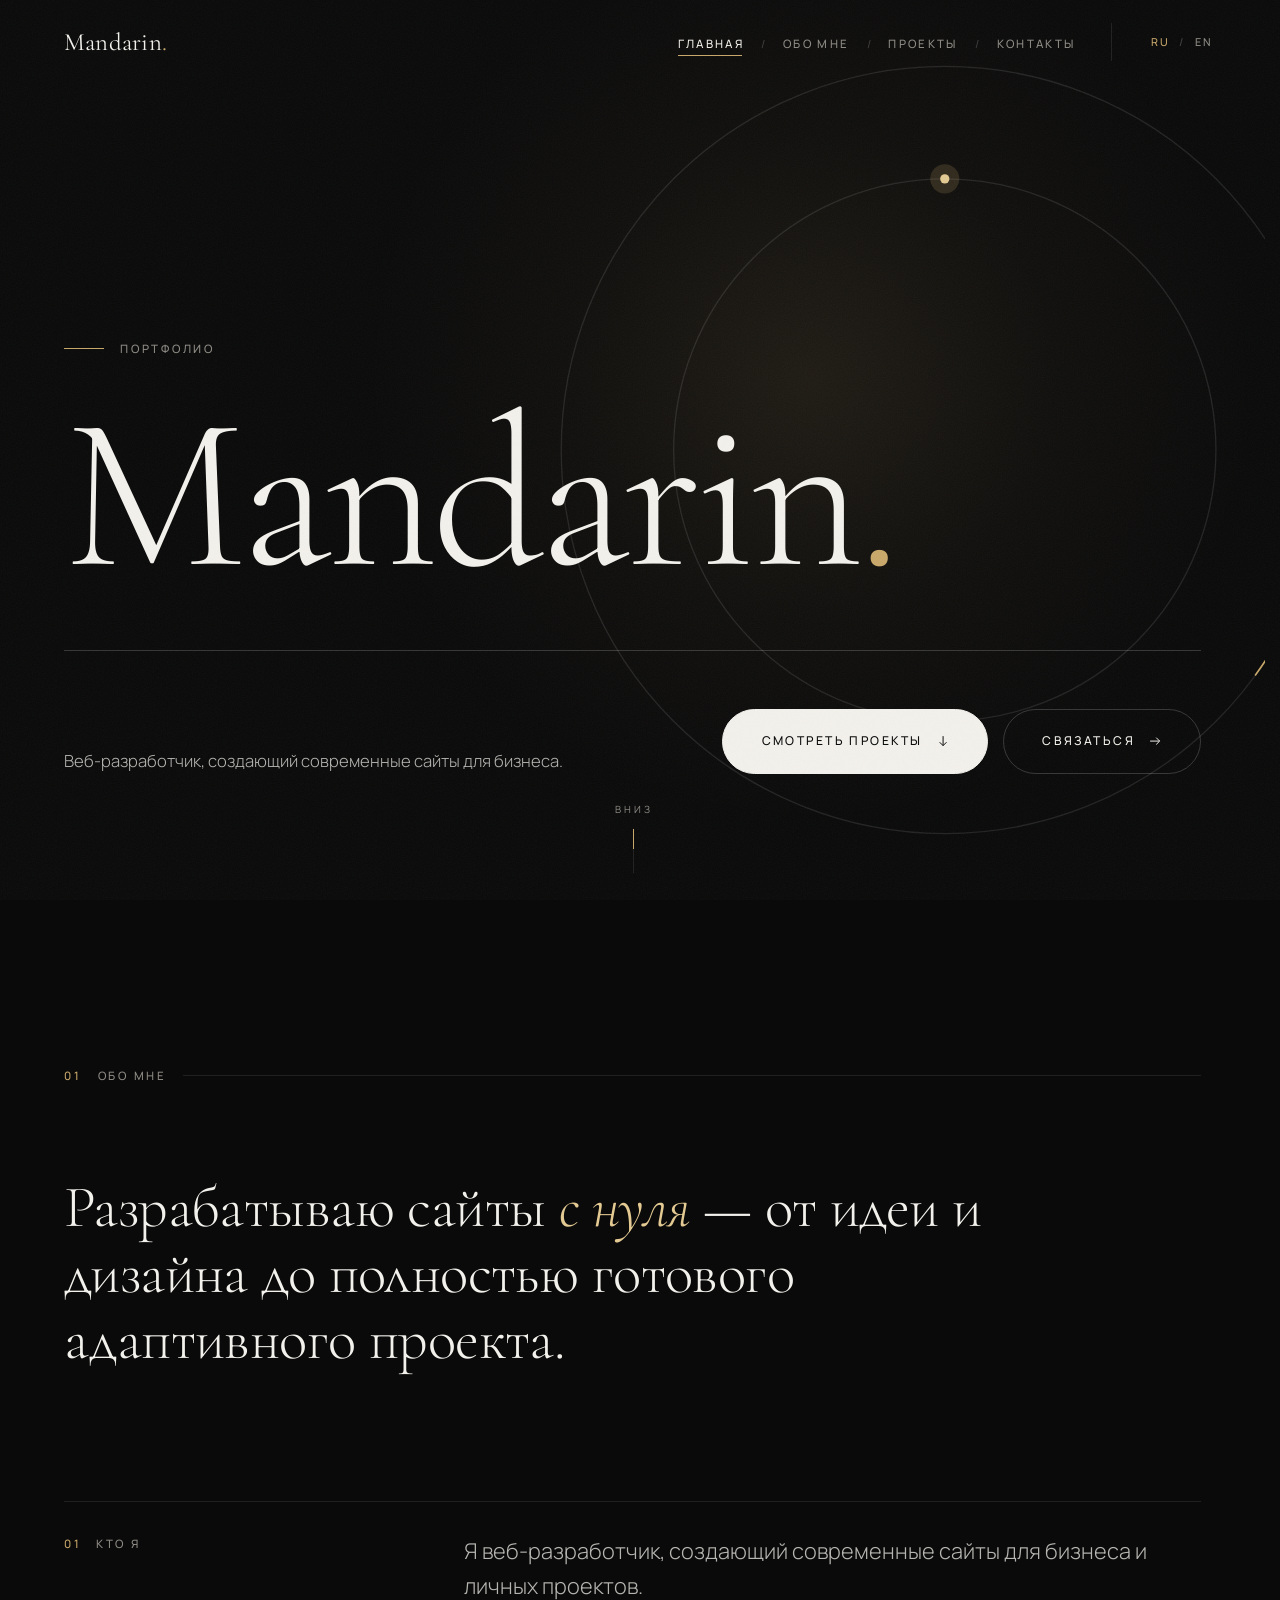
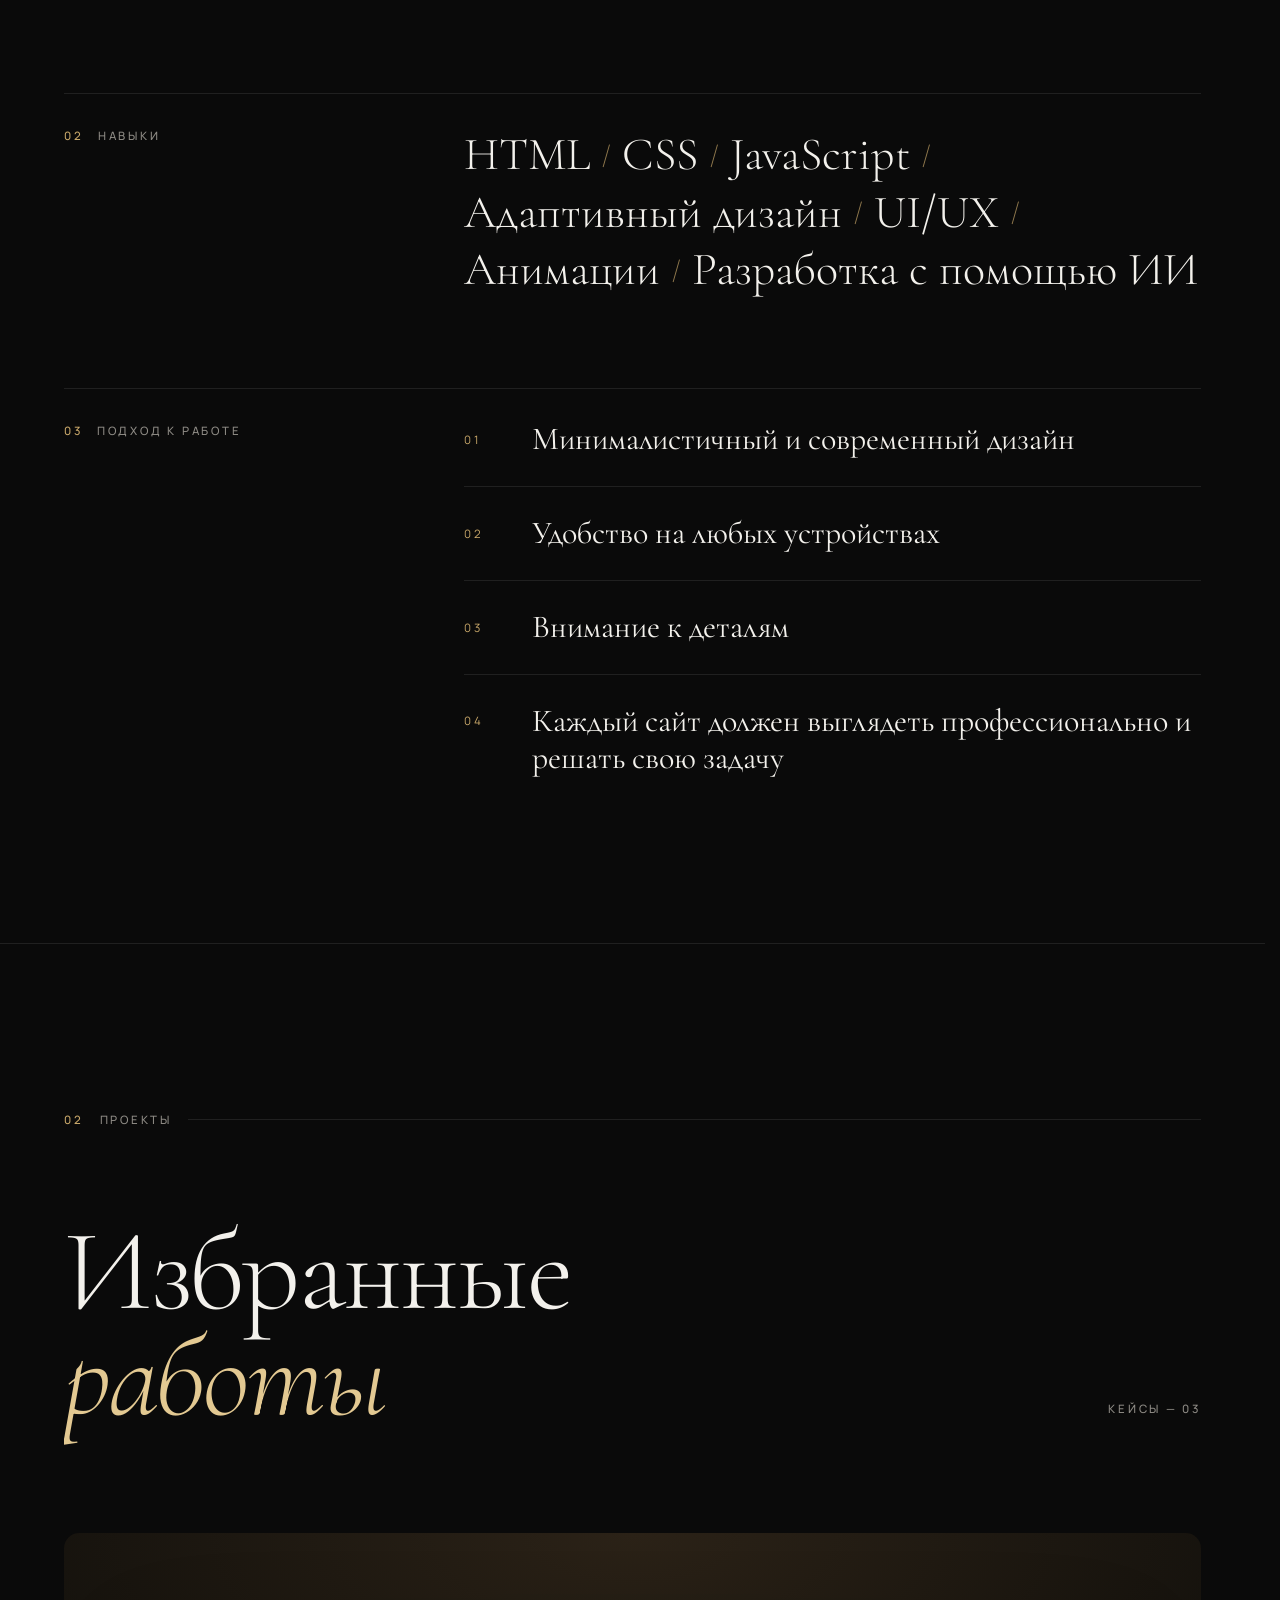
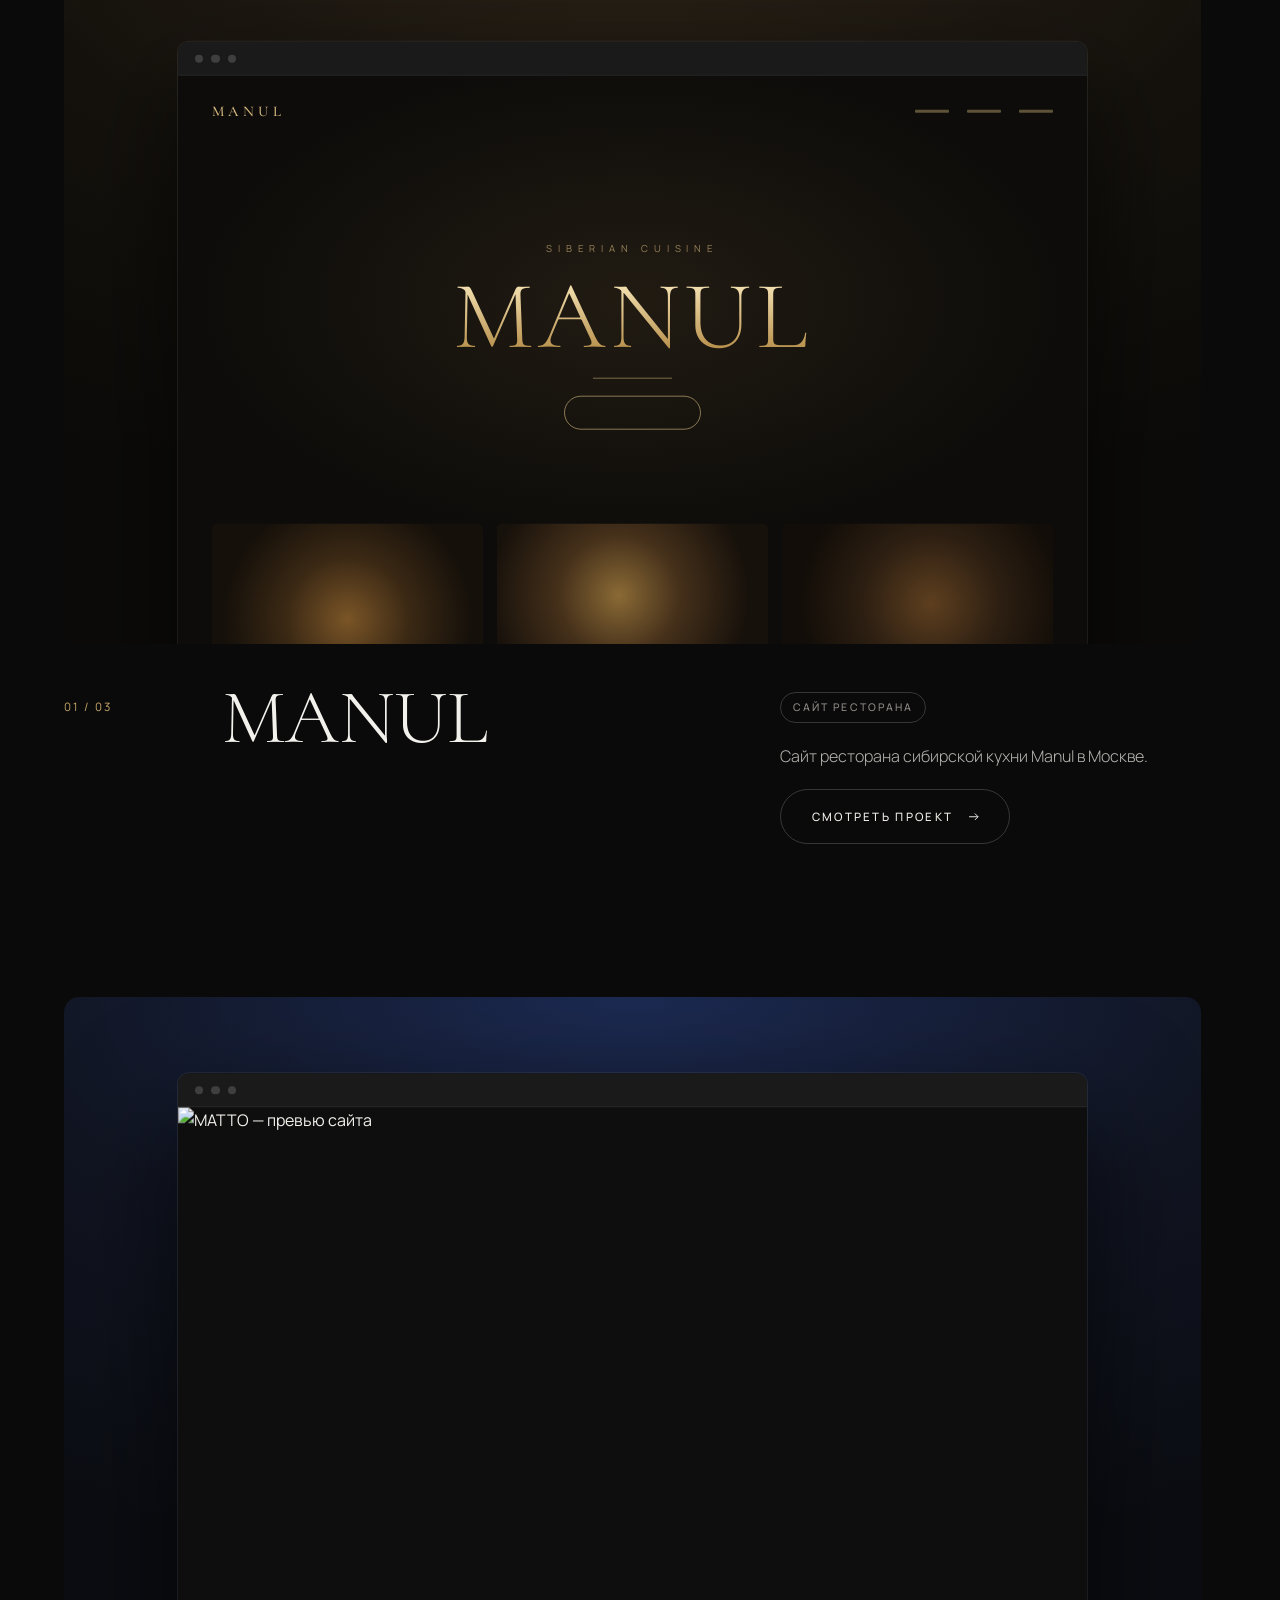
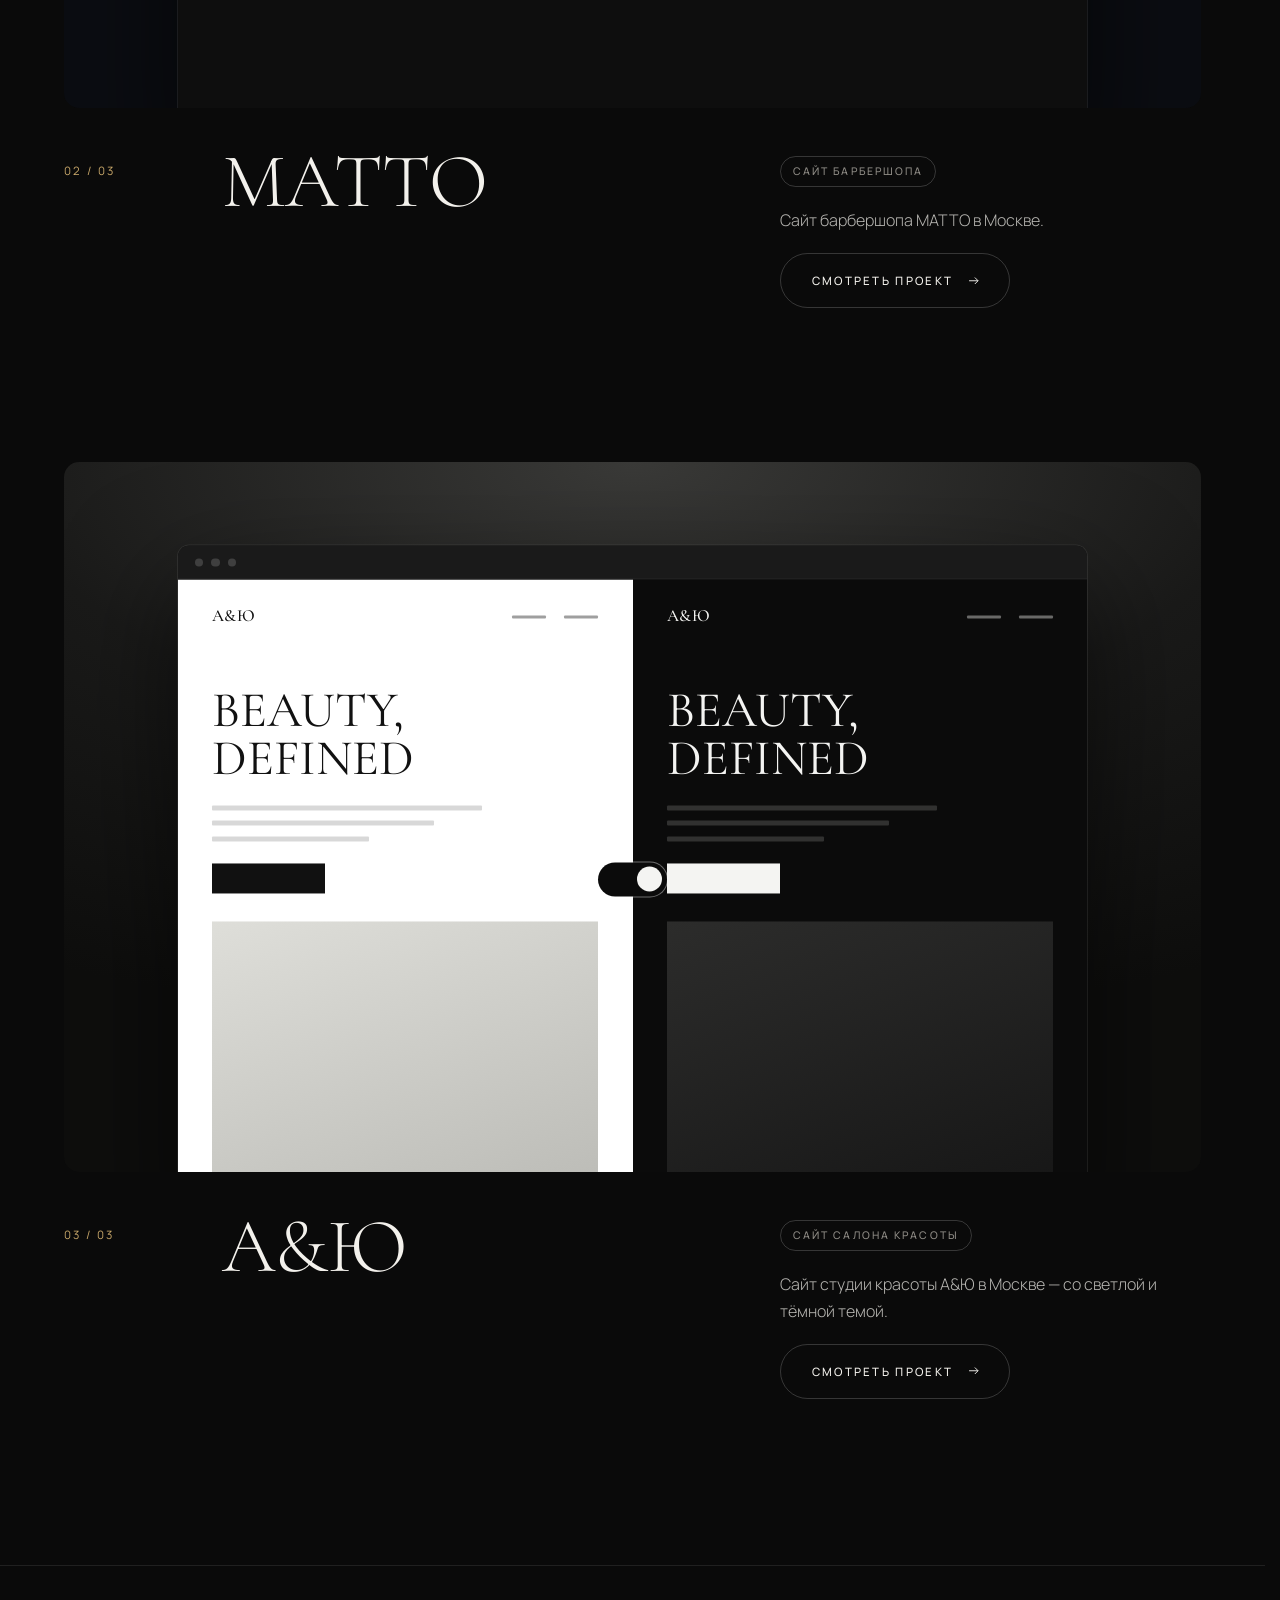
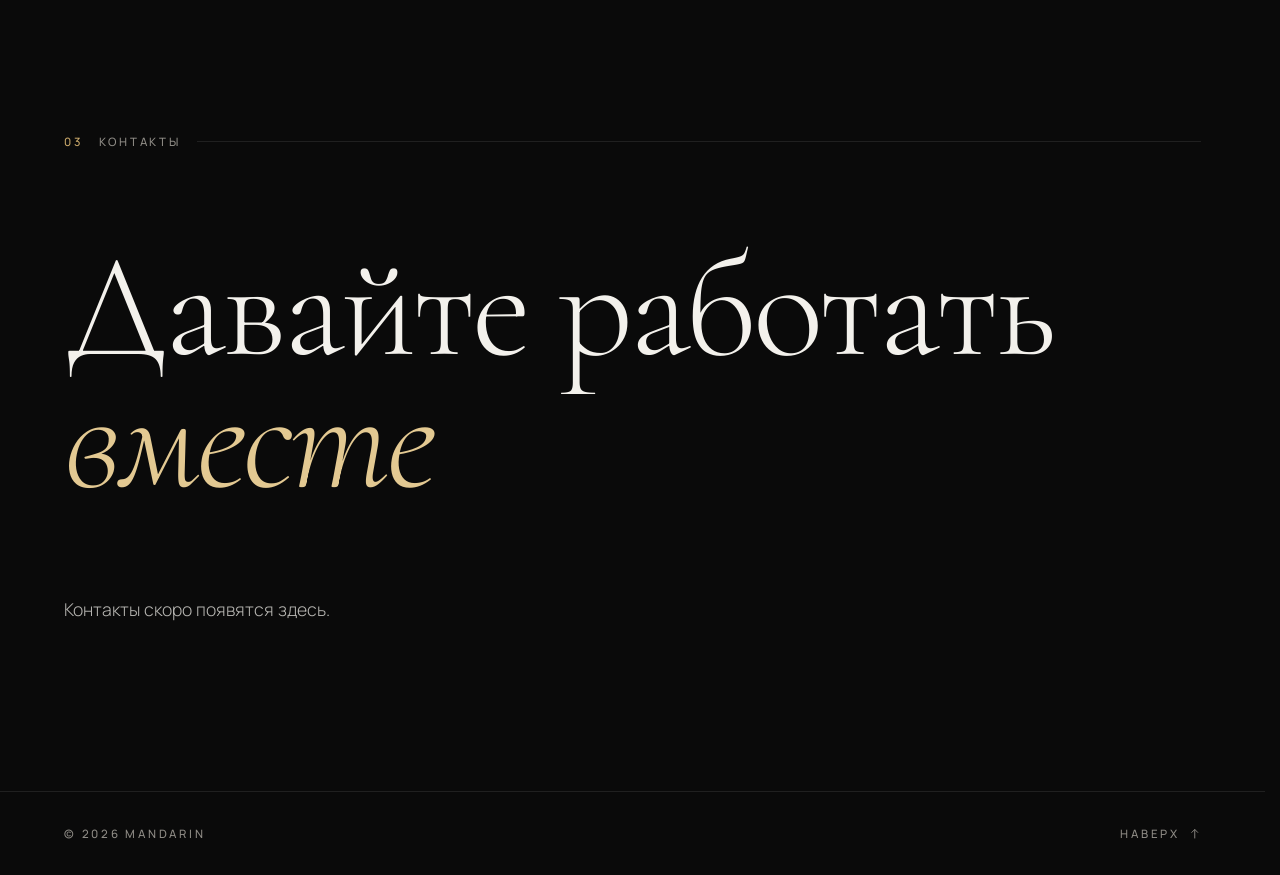
==== commit e2ec6e8b: "Update index.html" ====
--- a/index.html
+++ b/index.html
@@ -2,16 +2,2509 @@
 <html lang="ru">
 <head>
   <meta charset="utf-8">
-  <meta name="viewport" content="width=device-width, initial-scale=1">
-  <title>Mandarin — портфолио</title>
-  <meta http-equiv="refresh" content="0; url=portfolio/index.html">
-  <link rel="canonical" href="portfolio/index.html">
+  <meta name="viewport" content="width=device-width, initial-scale=1, viewport-fit=cover">
+  <!-- Для поисковиков и превью ссылок; после загрузки обновляются из CONTENT -->
+  <title>Mandarin — веб-разработчик</title>
+  <meta name="description" content="Mandarin — веб-разработчик, создающий современные сайты для бизнеса. Портфолио и контакты.">
+  <meta name="theme-color" content="#0a0a0a">
+  <meta property="og:type" content="website">
+  <meta property="og:title" content="Mandarin — веб-разработчик">
+  <meta property="og:description" content="Mandarin — веб-разработчик, создающий современные сайты для бизнеса. Портфолио и контакты.">
+  <link rel="icon" href="data:image/svg+xml,%3Csvg xmlns='http://www.w3.org/2000/svg' viewBox='0 0 32 32'%3E%3Crect width='32' height='32' rx='8' fill='%230a0a0a'/%3E%3Ccircle cx='16' cy='16' r='5' fill='%23c9a86a'/%3E%3C/svg%3E">
+  <link rel="preconnect" href="https://fonts.googleapis.com">
+  <link rel="preconnect" href="https://fonts.gstatic.com" crossorigin>
+  <link rel="stylesheet" href="https://fonts.googleapis.com/css2?family=Cormorant+Garamond:ital,wght@0,300;0,400;0,500;1,300;1,400&family=Manrope:wght@300;400;500;600&display=swap">
+  <script>document.documentElement.classList.add('js');</script>
+<!-- pages rebuild trigger -->
   <style>
-    body { margin: 0; min-height: 100vh; display: grid; place-items: center; background: #f3f1ec; color: #111; font: 16px/1.5 system-ui, sans-serif; }
-    a { color: #e2530a; }
+    /* ==========================================================================
+       1. Tokens
+       ========================================================================== */
+    :root {
+      --black: #0a0a0a;
+      --graphite: #131313;
+      --white: #f3f1ec;
+      --text: rgba(243, 241, 236, .74);
+      --muted: #8e8b85;
+      --line: rgba(255, 255, 255, .09);
+      --line-strong: rgba(255, 255, 255, .18);
+      --gold: #c9a86a;
+      --gold-light: #e3c992;
+
+      --serif: 'Cormorant Garamond', 'Times New Roman', serif;
+      --sans: 'Manrope', system-ui, -apple-system, 'Segoe UI', Roboto, sans-serif;
+
+      --ease: cubic-bezier(.19, 1, .22, 1);
+      --ease-in-out: cubic-bezier(.76, 0, .24, 1);
+
+      --gutter: clamp(20px, 5vw, 72px);
+      --header-h: 84px;
+      --radius: clamp(10px, 1.2vw, 18px);
+    }
+
+    @media (max-width: 820px) {
+      :root { --header-h: 72px; }
+    }
+
+    /* ==========================================================================
+       2. Base
+       ========================================================================== */
+    *, *::before, *::after { box-sizing: border-box; margin: 0; padding: 0; }
+
+    html {
+      -webkit-text-size-adjust: 100%;
+      text-size-adjust: 100%;
+      scroll-behavior: smooth;
+      scrollbar-gutter: stable;
+      scrollbar-color: #2a2a2a var(--black);
+    }
+
+    html.is-locked { overflow: hidden; }
+
+    body {
+      min-height: 100vh;
+      background: var(--black);
+      color: var(--white);
+      font-family: var(--sans);
+      font-size: 1rem;
+      line-height: 1.65;
+      font-variant-numeric: lining-nums;
+      overflow-x: hidden;
+      overflow-x: clip;
+      -webkit-font-smoothing: antialiased;
+      -moz-osx-font-smoothing: grayscale;
+    }
+
+    /* Film grain for a tactile, premium surface */
+    body::after {
+      content: '';
+      position: fixed;
+      inset: 0;
+      z-index: 300;
+      pointer-events: none;
+      opacity: .045;
+      background-image: url("data:image/svg+xml,%3Csvg xmlns='http://www.w3.org/2000/svg' width='160' height='160'%3E%3Cfilter id='n'%3E%3CfeTurbulence type='fractalNoise' baseFrequency='.8' numOctaves='3' stitchTiles='stitch'/%3E%3C/filter%3E%3Crect width='100%25' height='100%25' filter='url(%23n)'/%3E%3C/svg%3E");
+    }
+
+    [hidden] { display: none !important; }
+    img { display: block; max-width: 100%; height: auto; }
+    a { color: inherit; text-decoration: none; }
+    button { font: inherit; color: inherit; background: none; border: 0; cursor: pointer; }
+    ul, ol { list-style: none; }
+    h1, h2, h3, h4 { font-weight: inherit; overflow-wrap: break-word; }
+
+    ::selection { background: var(--gold); color: var(--black); }
+    :focus-visible { outline: 1px solid var(--gold); outline-offset: 4px; }
+    main:focus { outline: none; }
+
+    .container {
+      width: 100%;
+      max-width: 1440px;
+      margin-inline: auto;
+      padding-inline: var(--gutter);
+    }
+
+    .eyebrow {
+      font-size: .72rem;
+      font-weight: 500;
+      letter-spacing: .24em;
+      text-transform: uppercase;
+      color: var(--muted);
+    }
+
+    .icon {
+      flex: none;
+      width: 1em;
+      height: 1em;
+      fill: none;
+      stroke: currentColor;
+      stroke-width: 1.3;
+      transition: transform .6s var(--ease);
+    }
+
+    .skip-link {
+      position: fixed;
+      top: 1rem;
+      left: 1rem;
+      z-index: 400;
+      padding: .75rem 1.25rem;
+      border-radius: 999px;
+      background: var(--gold);
+      color: var(--black);
+      font-size: .8rem;
+      transform: translateY(-200%);
+      transition: transform .3s;
+    }
+
+    .skip-link:focus { transform: none; }
+
+    /* Soft fade while the language is being switched */
+    main, .footer, .logo, .nav, .menu__inner { transition: opacity .35s ease; }
+
+    .is-switching main,
+    .is-switching .footer,
+    .is-switching .logo,
+    .is-switching .nav,
+    .is-switching .menu__inner { opacity: 0; }
+
+    /* ==========================================================================
+       3. Buttons
+       ========================================================================== */
+    .btn {
+      position: relative;
+      display: inline-flex;
+      align-items: center;
+      justify-content: center;
+      gap: .9rem;
+      padding: 1.05rem 1.9rem;
+      border: 1px solid var(--line-strong);
+      border-radius: 999px;
+      font-size: .72rem;
+      font-weight: 500;
+      letter-spacing: .2em;
+      text-transform: uppercase;
+      white-space: nowrap;
+      overflow: hidden;
+      isolation: isolate;
+      transition: color .5s var(--ease), border-color .5s var(--ease), transform .6s var(--ease);
+    }
+
+    .btn::before {
+      content: '';
+      position: absolute;
+      inset: 0;
+      z-index: -1;
+      border-radius: inherit;
+      background: var(--gold);
+      transform: translateY(101%);
+      transition: transform .6s var(--ease);
+    }
+
+    .btn:hover { color: var(--black); border-color: var(--gold); }
+    .btn:hover::before { transform: none; }
+    .btn:hover .icon { transform: translateX(3px); }
+    .btn:hover .icon--down { transform: translateY(3px); }
+
+    .btn--primary { background: var(--white); color: var(--black); border-color: var(--white); }
+    .btn--lg { padding: 1.35rem 2.4rem; font-size: .76rem; }
+
+    /* ==========================================================================
+       4. Header & navigation
+       ========================================================================== */
+    .header {
+      position: fixed;
+      top: 0;
+      left: 0;
+      right: 0;
+      z-index: 120;
+      border-bottom: 1px solid transparent;
+      transition: transform .7s var(--ease), background-color .5s ease, border-color .5s ease;
+    }
+
+    .header.is-scrolled {
+      background: rgba(10, 10, 10, .72);
+      -webkit-backdrop-filter: blur(16px) saturate(140%);
+      backdrop-filter: blur(16px) saturate(140%);
+      border-bottom-color: var(--line);
+    }
+
+    .header.is-hidden { transform: translateY(-100%); }
+
+    .header.menu-open {
+      background: transparent;
+      border-bottom-color: transparent;
+      -webkit-backdrop-filter: none;
+      backdrop-filter: none;
+    }
+
+    .header__inner {
+      display: flex;
+      align-items: center;
+      justify-content: space-between;
+      height: var(--header-h);
+    }
+
+    .js .header__inner { opacity: 0; transform: translateY(-10px); }
+    .is-loaded .header__inner {
+      opacity: 1;
+      transform: none;
+      transition: opacity 1s var(--ease) 1.1s, transform 1.2s var(--ease) 1.1s;
+    }
+
+    .logo {
+      font-family: var(--serif);
+      font-size: 1.55rem;
+      line-height: 1;
+      letter-spacing: .01em;
+      white-space: nowrap;
+    }
+
+    .logo__dot { color: var(--gold); }
+
+    .header__right { display: flex; align-items: center; gap: 2.25rem; }
+
+    .nav ul { display: flex; align-items: center; }
+
+    .nav li + li::before {
+      content: '/';
+      margin: 0 1.1rem;
+      font-size: .7rem;
+      color: rgba(255, 255, 255, .22);
+    }
+
+    .nav__link {
+      position: relative;
+      padding-block: .5rem;
+      font-size: .72rem;
+      font-weight: 500;
+      letter-spacing: .2em;
+      text-transform: uppercase;
+      color: var(--muted);
+      transition: color .3s;
+    }
+
+    .nav__link::after {
+      content: '';
+      position: absolute;
+      left: 0;
+      right: .2em;
+      bottom: .15rem;
+      height: 1px;
+      background: var(--gold);
+      transform: scaleX(0);
+      transform-origin: right;
+      transition: transform .6s var(--ease);
+    }
+
+    .nav__link:hover,
+    .nav__link.is-active { color: var(--white); }
+
+    .nav__link:hover::after,
+    .nav__link.is-active::after { transform: scaleX(1); transform-origin: left; }
+
+    .lang {
+      display: flex;
+      align-items: center;
+      gap: .45rem;
+      font-size: .68rem;
+      font-weight: 500;
+      letter-spacing: .2em;
+    }
+
+    .nav + .lang { padding-left: 2.25rem; border-left: 1px solid var(--line); }
+
+    .lang__btn {
+      padding: .6rem .15rem;
+      font-size: inherit;
+      font-weight: inherit;
+      letter-spacing: inherit;
+      color: var(--muted);
+      transition: color .3s;
+    }
+
+    .lang__btn:hover { color: var(--white); }
+    .lang__btn[aria-pressed="true"] { color: var(--gold); }
+    .lang__sep { color: rgba(255, 255, 255, .22); }
+
+    .burger {
+      display: none;
+      flex-direction: column;
+      align-items: center;
+      justify-content: center;
+      gap: 7px;
+      width: 44px;
+      height: 44px;
+      margin-right: -10px;
+    }
+
+    .burger span {
+      display: block;
+      width: 26px;
+      height: 1px;
+      background: var(--white);
+      transition: transform .6s var(--ease);
+    }
+
+    .burger[aria-expanded="true"] span:first-child { transform: translateY(4px) rotate(45deg); }
+    .burger[aria-expanded="true"] span:last-child { transform: translateY(-4px) rotate(-45deg); }
+
+    @media (max-width: 820px) {
+      .nav { display: none; }
+      .burger { display: flex; }
+      .header__right { gap: .9rem; }
+      .nav + .lang { padding-left: 0; border-left: 0; }
+      .lang__btn { padding: .9rem .25rem; }
+    }
+
+    /* Fullscreen mobile menu */
+    .menu {
+      position: fixed;
+      inset: 0;
+      z-index: 110;
+      overflow-y: auto;
+      background: var(--black);
+      visibility: hidden;
+      clip-path: inset(0 0 100% 0);
+      transition: clip-path .9s var(--ease-in-out), visibility 0s linear .9s;
+    }
+
+    .menu.is-open {
+      visibility: visible;
+      clip-path: inset(0);
+      transition: clip-path .9s var(--ease-in-out), visibility 0s;
+    }
+
+    .menu__inner {
+      display: flex;
+      flex-direction: column;
+      justify-content: space-between;
+      gap: 3rem;
+      min-height: 100%;
+      padding-top: calc(var(--header-h) + 5vh);
+      padding-bottom: max(2.5rem, env(safe-area-inset-bottom));
+    }
+
+    .menu__list li { overflow: hidden; border-bottom: 1px solid var(--line); }
+
+    .menu__link {
+      display: flex;
+      align-items: baseline;
+      gap: 1.25rem;
+      padding: 1rem 0 .85rem;
+      font-family: var(--serif);
+      font-size: clamp(2.6rem, 12vw, 4.6rem);
+      font-weight: 300;
+      line-height: 1;
+      transform: translateY(105%);
+      transition: transform .5s var(--ease), color .3s;
+    }
+
+    .menu.is-open .menu__link {
+      transform: none;
+      transition: transform 1.1s var(--ease) calc(.3s + var(--i) * .07s), color .3s;
+    }
+
+    .menu__num {
+      font-family: var(--sans);
+      font-size: .7rem;
+      font-weight: 500;
+      letter-spacing: .2em;
+      color: var(--gold);
+    }
+
+    .menu__link:hover .menu__text,
+    .menu__link.is-active .menu__text { font-style: italic; color: var(--gold-light); }
+
+    .menu__foot {
+      display: flex;
+      flex-direction: column;
+      gap: .4rem;
+      opacity: 0;
+      transition: opacity .3s;
+    }
+
+    .menu.is-open .menu__foot { opacity: 1; transition: opacity 1s ease .75s; }
+    .menu__foot a { font-family: var(--serif); font-size: 1.6rem; overflow-wrap: anywhere; }
+
+    /* ==========================================================================
+       5. Reveal utilities
+       ========================================================================== */
+    .js [data-reveal]:not([data-reveal="lines"]) {
+      opacity: 0;
+      transform: translateY(40px);
+      transition: opacity 1.2s var(--ease), transform 1.4s var(--ease);
+      transition-delay: calc(var(--d, 0) * 110ms);
+    }
+
+    .js [data-reveal].is-visible { opacity: 1; transform: none; }
+
+    .mask {
+      display: block;
+      overflow: hidden;
+      padding-bottom: .14em;
+      margin-bottom: -.14em;
+    }
+
+    .mask > span { display: block; }
+
+    .js [data-reveal="lines"] .mask > span {
+      transform: translateY(110%);
+      transition: transform 1.4s var(--ease);
+    }
+
+    .js [data-reveal="lines"] .mask + .mask > span { transition-delay: .12s; }
+    .js [data-reveal="lines"].is-visible .mask > span { transform: none; }
+
+    /* ==========================================================================
+       6. Hero
+       ========================================================================== */
+    .hero {
+      position: relative;
+      display: flex;
+      align-items: flex-end;
+      min-height: 100vh;
+      min-height: 100svh;
+      padding-top: calc(var(--header-h) + 4rem);
+      padding-bottom: clamp(6.5rem, 14vh, 9rem);
+      overflow: hidden;
+      isolation: isolate;
+    }
+
+    .hero__glow {
+      position: absolute;
+      z-index: -2;
+      top: 42%;
+      left: 64%;
+      width: 70vmax;
+      height: 70vmax;
+      margin: -35vmax 0 0 -35vmax;
+      border-radius: 50%;
+      background: radial-gradient(closest-side, rgba(201, 168, 106, .11), rgba(201, 168, 106, .03) 55%, transparent);
+      pointer-events: none;
+    }
+
+    .hero__orbit {
+      position: absolute;
+      z-index: -1;
+      top: 50%;
+      right: -6vw;
+      width: min(62vw, 820px);
+      aspect-ratio: 1;
+      transform: translateY(-50%);
+      pointer-events: none;
+    }
+
+    .hero__orbit-inner,
+    .hero__orbit svg { width: 100%; height: 100%; overflow: visible; }
+
+    .orbit { stroke: rgba(255, 255, 255, .1); stroke-width: 1; stroke-dasharray: 1 1; }
+    .js .orbit { stroke-dashoffset: 1; }
+    .is-loaded .orbit { stroke-dashoffset: 0; transition: stroke-dashoffset 2.8s var(--ease-in-out) .2s; }
+    .is-loaded .orbit--inner { transition-delay: .55s; }
+
+    .orbit-arc {
+      stroke: var(--gold);
+      stroke-width: 1.2;
+      stroke-dasharray: 10 90;
+      animation: orbit-arc 36s linear infinite;
+    }
+
+    .orbit-spin {
+      transform-box: view-box;
+      transform-origin: center;
+      animation: orbit-spin 26s linear infinite;
+    }
+
+    .orbit-dot { fill: var(--gold-light); }
+    .orbit-halo { fill: var(--gold); opacity: .18; }
+
+    .js .orbit-arc,
+    .js .orbit-spin { opacity: 0; }
+    .is-loaded .orbit-arc,
+    .is-loaded .orbit-spin { opacity: 1; transition: opacity 1.6s ease 2s; }
+
+    @keyframes orbit-arc { to { stroke-dashoffset: -100; } }
+    @keyframes orbit-spin { to { transform: rotate(-360deg); } }
+
+    .hero__inner { position: relative; }
+
+    .hero__eyebrow {
+      display: flex;
+      align-items: center;
+      gap: 1rem;
+      margin-bottom: clamp(1.5rem, 3vw, 2.5rem);
+    }
+
+    .hero__eyebrow::before {
+      content: '';
+      width: 2.5rem;
+      height: 1px;
+      background: var(--gold);
+    }
+
+    .hero__title {
+      font-family: var(--serif);
+      font-size: clamp(4rem, 17vw, 15rem);
+      font-weight: 300;
+      line-height: .9;
+      letter-spacing: -.025em;
+    }
+
+    .hero__title em { font-style: italic; color: var(--gold-light); }
+    .hero__title .accent { color: var(--gold); }
+
+    .hero__title .word {
+      display: inline-block;
+      overflow: hidden;
+      vertical-align: top;
+      padding: .1em .08em .16em .02em;
+      margin: -.1em -.08em -.16em -.02em;
+    }
+
+    .hero__title .char { display: inline-block; }
+    .js .hero__title .char { transform: translateY(110%); }
+    .is-loaded .hero__title .char {
+      transform: none;
+      transition: transform 1.3s var(--ease) calc(.25s + var(--i) * 45ms);
+    }
+
+    .hero__rule {
+      height: 1px;
+      margin: clamp(2rem, 4.5vw, 3.75rem) 0;
+      background: var(--line-strong);
+      transform-origin: left;
+    }
+
+    .js .hero__rule { transform: scaleX(0); }
+    .is-loaded .hero__rule { transform: none; transition: transform 1.8s var(--ease-in-out) .7s; }
+
+    .hero__bottom {
+      display: grid;
+      grid-template-columns: minmax(0, 1fr) auto;
+      align-items: end;
+      gap: 2.5rem 4rem;
+    }
+
+    .hero__text {
+      max-width: 32em;
+      font-size: clamp(1.02rem, 1.3vw, 1.2rem);
+      font-weight: 300;
+      color: var(--text);
+    }
+
+    .hero__actions { display: flex; flex-wrap: wrap; gap: .9rem; }
+
+    .js [data-intro] { opacity: 0; transform: translateY(22px); }
+    .is-loaded [data-intro] {
+      opacity: 1;
+      transform: none;
+      transition: opacity 1.2s var(--ease) var(--delay, 0s), transform 1.4s var(--ease) var(--delay, 0s);
+    }
+
+    .hero__scroll {
+      position: absolute;
+      left: 0;
+      right: 0;
+      bottom: clamp(1.25rem, 3vh, 2rem);
+      display: flex;
+      flex-direction: column;
+      align-items: center;
+      gap: .75rem;
+      width: max-content;
+      margin-inline: auto;
+      padding-left: .3em;
+      font-size: .62rem;
+      letter-spacing: .3em;
+      text-transform: uppercase;
+      color: var(--muted);
+    }
+
+    .hero__scroll-line {
+      position: relative;
+      width: 1px;
+      height: 44px;
+      overflow: hidden;
+      background: var(--line);
+    }
+
+    .hero__scroll-line::after {
+      content: '';
+      position: absolute;
+      top: 0;
+      left: 0;
+      width: 100%;
+      height: 45%;
+      background: var(--gold);
+      animation: scroll-line 2.2s var(--ease-in-out) infinite;
+    }
+
+    @keyframes scroll-line {
+      from { transform: translateY(-100%); }
+      to { transform: translateY(230%); }
+    }
+
+    @media (max-width: 900px) {
+      .hero__bottom { grid-template-columns: 1fr; }
+    }
+
+    @media (max-width: 760px) {
+      .hero__orbit { top: 36%; right: -48vw; width: 118vw; opacity: .8; }
+      .hero__glow { left: 70%; top: 30%; }
+    }
+
+    @media (max-width: 560px) {
+      .hero__actions { flex-direction: column; }
+      .hero__actions .btn { justify-content: space-between; width: 100%; }
+    }
+
+    @media (max-height: 560px) {
+      .hero__scroll { display: none; }
+    }
+
+    /* ==========================================================================
+       7. Sections
+       ========================================================================== */
+    .section { position: relative; padding-block: clamp(6rem, 13vw, 11rem); }
+    .section + .section { border-top: 1px solid var(--line); }
+
+    .section-head {
+      display: flex;
+      align-items: center;
+      gap: 1rem;
+      margin-bottom: clamp(3rem, 7vw, 6rem);
+    }
+
+    .section-head__num { color: var(--gold); }
+
+    .section-head::after {
+      content: '';
+      flex: 1;
+      height: 1px;
+      background: var(--line);
+    }
+
+    .display {
+      font-family: var(--serif);
+      font-weight: 300;
+      line-height: .92;
+      letter-spacing: -.02em;
+    }
+
+    .display em { font-style: italic; color: var(--gold-light); }
+
+    /* ---------- About ---------- */
+    .about__statement {
+      max-width: 16em;
+      font-family: var(--serif);
+      font-size: clamp(2.1rem, 4.6vw, 4.4rem);
+      font-weight: 300;
+      line-height: 1.12;
+      letter-spacing: -.01em;
+    }
+
+    .about__statement em { font-style: italic; color: var(--gold-light); }
+    .js .about__statement .word { opacity: .18; transition: opacity .5s ease; }
+    .js .about__statement .word.is-lit { opacity: 1; }
+
+    .about__rows {
+      display: grid;
+      gap: clamp(3.5rem, 7vw, 6rem);
+      margin-top: clamp(4.5rem, 10vw, 9rem);
+    }
+
+    .about__row {
+      display: grid;
+      grid-template-columns: minmax(0, 4fr) minmax(0, 8fr);
+      gap: 1.5rem 2rem;
+      padding-top: clamp(1.5rem, 2.5vw, 2rem);
+      border-top: 1px solid var(--line);
+    }
+
+    .about__label { display: flex; gap: .9rem; }
+    .about__num { color: var(--gold); }
+
+    .about__text {
+      max-width: 36em;
+      font-size: clamp(1.1rem, 1.7vw, 1.45rem);
+      font-weight: 300;
+      line-height: 1.6;
+      color: var(--text);
+    }
+
+    .skills {
+      display: flex;
+      flex-wrap: wrap;
+      align-items: baseline;
+      font-family: var(--serif);
+      font-size: clamp(1.9rem, 3.6vw, 3.2rem);
+      font-weight: 300;
+      line-height: 1.25;
+    }
+
+    .skills li { transition: color .4s var(--ease); }
+    .skills li:hover { color: var(--gold-light); }
+
+    .skills li:not(:last-child)::after {
+      content: '/';
+      display: inline-block;
+      margin: 0 .45em;
+      font-size: .55em;
+      vertical-align: .25em;
+      color: var(--gold);
+      opacity: .7;
+    }
+
+    .approach li {
+      display: grid;
+      grid-template-columns: 3.25rem minmax(0, 1fr);
+      gap: 1rem;
+      padding: 1.75rem 0;
+      border-bottom: 1px solid var(--line);
+    }
+
+    .approach li:first-child { padding-top: 0; }
+    .approach li:last-child { padding-bottom: 0; border-bottom: 0; }
+
+    .approach__num {
+      padding-top: .75em;
+      font-size: .72rem;
+      letter-spacing: .2em;
+      color: var(--gold);
+    }
+
+    .approach h4 {
+      font-family: var(--serif);
+      font-size: clamp(1.6rem, 2.5vw, 2.2rem);
+      font-weight: 400;
+      line-height: 1.15;
+      transition: color .4s var(--ease), transform .7s var(--ease);
+    }
+
+    .approach li:hover h4 { color: var(--gold-light); transform: translateX(.35rem); }
+
+    @media (max-width: 760px) {
+      .about__row { grid-template-columns: 1fr; }
+    }
+
+    /* ---------- Projects ---------- */
+    .projects__head {
+      display: flex;
+      align-items: flex-end;
+      justify-content: space-between;
+      gap: 2rem;
+      margin-bottom: clamp(4rem, 8vw, 7rem);
+    }
+
+    .projects__title { font-size: clamp(3.2rem, 9vw, 8.6rem); }
+    .projects__count { padding-bottom: .8rem; white-space: nowrap; }
+
+    .projects { display: grid; gap: clamp(6rem, 12vw, 11rem); }
+
+    .project__media {
+      display: block;
+      border-radius: var(--radius);
+      overflow: hidden;
+      transform: translateZ(0);
+    }
+
+    .project__info {
+      display: grid;
+      grid-template-columns: minmax(0, 1.2fr) minmax(0, 5fr) minmax(0, 4fr);
+      grid-template-areas: "index title aside";
+      gap: 1.25rem 2rem;
+      margin-top: clamp(1.75rem, 3vw, 2.75rem);
+    }
+
+    .project__index {
+      grid-area: index;
+      padding-top: .9rem;
+      font-size: .72rem;
+      letter-spacing: .2em;
+      color: var(--gold);
+    }
+
+    .project__title {
+      grid-area: title;
+      font-family: var(--serif);
+      font-size: clamp(2.6rem, 6vw, 5.6rem);
+      font-weight: 300;
+      line-height: .95;
+      letter-spacing: -.01em;
+    }
+
+    .project__aside {
+      grid-area: aside;
+      display: flex;
+      flex-direction: column;
+      align-items: flex-start;
+      gap: 1.25rem;
+      padding-top: .6rem;
+    }
+
+    .project__desc { font-weight: 300; color: var(--text); }
+
+    .tag {
+      display: inline-block;
+      padding: .55em 1.1em;
+      border: 1px solid var(--line-strong);
+      border-radius: 999px;
+      font-size: .66rem;
+      font-weight: 500;
+      letter-spacing: .2em;
+      text-transform: uppercase;
+      color: var(--muted);
+    }
+
+    /* Project slot without content yet */
+    .project--soon .stage { opacity: .5; }
+    .project--soon .project__title { color: var(--muted); }
+    .tag--soon { border-color: rgba(201, 168, 106, .45); color: var(--gold); }
+
+    @media (max-width: 900px) {
+      .project__info {
+        grid-template-columns: 1fr;
+        grid-template-areas: "index" "title" "aside";
+      }
+      .project__index { padding-top: 0; }
+    }
+
+    @media (max-width: 560px) {
+      .projects__head { flex-direction: column; align-items: flex-start; }
+      .projects__count { padding-bottom: 0; }
+    }
+
+    /* ---------- Project preview (stage + browser + placeholder mockups) ---------- */
+    .stage {
+      position: relative;
+      aspect-ratio: 16 / 10;
+      overflow: hidden;
+      container-type: inline-size;
+      background: var(--graphite);
+    }
+
+    .stage--gold { background: radial-gradient(110% 80% at 50% 0%, #2b2217 0%, #15120d 50%, #0c0b09 100%); }
+    .stage--light { background: radial-gradient(110% 80% at 50% 0%, #2c2c2b 0%, #171717 50%, #0e0e0e 100%); }
+    .stage--grid { background: radial-gradient(110% 80% at 80% 0%, #252017 0%, #141414 45%, #0d0d0d 100%); }
+
+    .stage__inner { position: absolute; inset: 0; }
+
+    .browser {
+      position: absolute;
+      top: 13%;
+      right: 10%;
+      bottom: -8%;
+      left: 10%;
+      display: flex;
+      flex-direction: column;
+      overflow: hidden;
+      border-radius: 1cqw 1cqw 0 0;
+      background: #0e0e0e;
+      box-shadow: 0 0 0 1px rgba(255, 255, 255, .08), 0 4cqw 10cqw rgba(0, 0, 0, .6);
+      transition: transform 1.2s var(--ease);
+    }
+
+    .project__media:hover .browser { transform: translateY(-3%); }
+
+    .browser__bar {
+      flex: none;
+      display: flex;
+      align-items: center;
+      gap: .7cqw;
+      height: 3cqw;
+      padding: 0 1.5cqw;
+      background: #1a1a1a;
+      border-bottom: 1px solid rgba(255, 255, 255, .06);
+    }
+
+    .browser__bar i {
+      width: .75cqw;
+      height: .75cqw;
+      border-radius: 50%;
+      background: rgba(255, 255, 255, .16);
+    }
+
+    .browser__screen { position: relative; flex: 1; overflow: hidden; }
+
+    .browser__screen img {
+      position: absolute;
+      inset: 0;
+      width: 100%;
+      height: 100%;
+      object-fit: cover;
+      object-position: left top;
+    }
+
+    @media (max-width: 640px) {
+      .stage { aspect-ratio: 4 / 3; }
+      .browser { top: 11%; right: 6%; left: 6%; }
+    }
+
+    .mock {
+      position: absolute;
+      inset: 0;
+      display: flex;
+      flex-direction: column;
+      overflow: hidden;
+      font-family: var(--sans);
+    }
+
+    .mock i { display: block; }
+
+    .mock__nav {
+      flex: none;
+      display: flex;
+      align-items: center;
+      justify-content: space-between;
+      padding: 2cqw 3cqw;
+    }
+
+    .mock__nav b { font-size: 1.05cqw; font-weight: 600; letter-spacing: .3em; white-space: nowrap; }
+    .mock__nav span { display: flex; gap: 1.6cqw; }
+    .mock__nav i { width: 3cqw; height: .22cqw; border-radius: 1px; background: currentColor; opacity: .4; }
+
+    .mock__lines { display: grid; gap: .9cqw; }
+    .mock__lines i { height: .45cqw; border-radius: 1px; background: currentColor; opacity: .16; }
+    .mock__lines i:nth-child(2) { width: 82%; }
+    .mock__lines i:nth-child(3) { width: 58%; }
+
+    /* MANUL — restaurant */
+    .mock--gold { color: #d8bb80; background: radial-gradient(70% 55% at 50% 35%, #211b12 0%, #0d0c0a 70%); }
+    .mock--gold .mock__nav b { font-family: var(--serif); font-size: 1.3cqw; font-weight: 500; }
+
+    .mock--gold .mock__hero {
+      flex: 1;
+      display: flex;
+      flex-direction: column;
+      align-items: center;
+      justify-content: center;
+      gap: 1.5cqw;
+      text-align: center;
+    }
+
+    .mock--gold small { font-size: .85cqw; letter-spacing: .6em; text-transform: uppercase; opacity: .65; }
+
+    .mock--gold strong {
+      font-family: var(--serif);
+      font-size: 8.5cqw;
+      font-weight: 300;
+      line-height: .9;
+      letter-spacing: .05em;
+      white-space: nowrap;
+      background: linear-gradient(180deg, #f5e3b5 10%, #b58d48 90%);
+      -webkit-background-clip: text;
+      background-clip: text;
+      color: transparent;
+    }
+
+    .mock--gold .mock__rule { width: 7cqw; height: 1px; background: currentColor; opacity: .5; }
+    .mock--gold .mock__cta { width: 12cqw; height: 3cqw; border: 1px solid currentColor; border-radius: 99px; opacity: .6; }
+
+    .mock--gold .mock__tiles {
+      flex: none;
+      display: grid;
+      grid-template-columns: repeat(3, 1fr);
+      gap: 1.2cqw;
+      height: 17cqw;
+      padding: 0 3cqw 3cqw;
+    }
+
+    .mock--gold .mock__tiles i { border-radius: .5cqw; background: radial-gradient(circle at 50% 60%, #7a5527 0%, #3a2814 38%, #15100a 75%); }
+    .mock--gold .mock__tiles i:nth-child(2) { background: radial-gradient(circle at 45% 45%, #8a6a35 0%, #45301a 35%, #17110b 75%); }
+    .mock--gold .mock__tiles i:nth-child(3) { background: radial-gradient(circle at 55% 50%, #5e3f1f 0%, #2d1f12 40%, #120d08 78%); }
+
+    /* Light editorial placeholder */
+    .mock--light { color: #151515; background: #ecebe6; }
+
+    .mock--light .mock__split {
+      flex: 1;
+      display: grid;
+      grid-template-columns: 1.15fr 1fr;
+      align-items: center;
+      gap: 3.5cqw;
+      padding: 1.5cqw 3cqw 2.5cqw;
+    }
+
+    .mock--light strong {
+      display: block;
+      font-family: var(--serif);
+      font-size: 5.6cqw;
+      font-weight: 400;
+      line-height: .95;
+      letter-spacing: -.01em;
+    }
+
+    .mock--light .mock__lines { margin: 2.2cqw 0 2.6cqw; }
+    .mock--light .mock__cta { width: 12cqw; height: 3cqw; border-radius: 99px; background: #151515; }
+
+    .mock--light .mock__visual {
+      position: relative;
+      align-self: stretch;
+      overflow: hidden;
+      border-radius: .5cqw;
+      background: linear-gradient(150deg, #2b2b2b, #0f0f0f);
+    }
+
+    .mock--light .mock__visual::after {
+      content: '';
+      position: absolute;
+      right: -4cqw;
+      bottom: -4cqw;
+      width: 16cqw;
+      aspect-ratio: 1;
+      border: 1px solid rgba(201, 168, 106, .7);
+      border-radius: 50%;
+    }
+
+    .mock--light .mock__row {
+      flex: none;
+      display: grid;
+      grid-template-columns: repeat(4, 1fr);
+      gap: 1.2cqw;
+      height: 12cqw;
+      padding: 0 3cqw 3cqw;
+    }
+
+    .mock--light .mock__row i { border-radius: .4cqw; background: #dad7d0; }
+
+    /* A&Ю — half light, half dark */
+    .stage--mono { background: radial-gradient(110% 80% at 50% 0%, #3a3a38 0%, #1a1a19 50%, #0e0e0d 100%); }
+    .mock--mono { flex-direction: row; }
+    .mock--mono .mock__half { position: relative; flex: 1; display: flex; flex-direction: column; min-width: 0; }
+    .mock__half--light { color: #111; background: #fff; }
+    .mock__half--dark { color: #f4f4f2; background: #0b0b0b; }
+    .mock--mono .mock__nav b { font-family: var(--serif); font-size: 1.5cqw; font-weight: 500; letter-spacing: .04em; }
+    .mock--mono .mock__body { padding: 3cqw 3cqw 0; }
+    .mock--mono strong { display: block; font-family: var(--serif); font-size: 4.4cqw; font-weight: 400; line-height: .95; text-transform: uppercase; }
+    .mock--mono .mock__lines { width: 70%; margin: 2cqw 0; }
+    .mock--mono .mock__cta { width: 10cqw; height: 2.6cqw; background: currentColor; }
+    .mock--mono .mock__photo { flex: 1; margin: 2.5cqw 3cqw 0; background: linear-gradient(160deg, #deded9, #b9b9b4); }
+    .mock__half--dark .mock__photo { background: linear-gradient(160deg, #2c2c2b, #151515); }
+    .mock__switch {
+      position: absolute; left: 50%; top: 44%; width: 6cqw; height: 3cqw; margin-left: -3cqw;
+      border-radius: 99px; background: #0b0b0b; box-shadow: 0 0 0 1px rgba(255, 255, 255, .4);
+    }
+    .mock__switch::after { content: ''; position: absolute; top: .4cqw; right: .4cqw; width: 2.2cqw; height: 2.2cqw; border-radius: 50%; background: #f4f4f2; }
+
+    /* MATTO — dark with a deep blue accent */
+    .stage--blue { background: radial-gradient(110% 80% at 50% 0%, #1c2a52 0%, #111522 50%, #0b0d12 100%); }
+    .mock--blue { color: #eef1f5; background: #0a0c0f; }
+    .mock--blue strong { font-family: var(--sans); font-weight: 800; font-size: 5cqw; letter-spacing: .02em; }
+    .mock--blue strong::after { content: '.'; color: #2f5cff; }
+    .mock--blue .mock__lines i { opacity: .22; }
+    .mock--blue .mock__cta { border-radius: 0; background: #2f5cff; }
+    .mock--blue .mock__visual { border-radius: 0; background: linear-gradient(150deg, #2a303a, #13161b); }
+    .mock--blue .mock__visual::after { border-color: #2f5cff; border-radius: 0; }
+    .mock--blue .mock__row i { border-radius: 0; background: #151920; }
+
+    /* Dark bento placeholder */
+    .mock--grid { color: #ecebe6; background: #111; }
+
+    .mock--grid .mock__bento {
+      flex: 1;
+      display: grid;
+      grid-template-columns: 2fr 1fr 1fr;
+      grid-template-rows: 1fr 1fr;
+      gap: 1.2cqw;
+      min-height: 0;
+      padding: .5cqw 3cqw 3cqw;
+    }
+
+    .mock--grid .b { border: 1px solid rgba(255, 255, 255, .06); border-radius: .6cqw; background: #1b1b1b; }
+
+    .mock--grid .b--a {
+      grid-row: span 2;
+      display: flex;
+      flex-direction: column;
+      justify-content: flex-end;
+      gap: 1.8cqw;
+      padding: 3cqw;
+      background: linear-gradient(165deg, #1f1f1f, #151515);
+    }
+
+    .mock--grid .b--a strong { font-family: var(--serif); font-size: 5.2cqw; font-weight: 300; line-height: .95; }
+    .mock--grid .b--a .mock__lines { width: 70%; }
+    .mock--grid .b--b { background: linear-gradient(140deg, #d9bc84, #8a6a36); }
+    .mock--grid .b--c { position: relative; overflow: hidden; }
+    .mock--grid .b--c::after { content: ''; position: absolute; inset: 22%; border: 1px solid rgba(255, 255, 255, .25); border-radius: 50%; }
+    .mock--grid .b--d { grid-column: span 2; background: linear-gradient(90deg, #1b1b1b, #232323); }
+
+    /* ---------- Contact ---------- */
+    .contact__title { font-size: clamp(3.4rem, 11.5vw, 11rem); line-height: .9; letter-spacing: -.025em; }
+
+    .contact__grid {
+      display: grid;
+      grid-template-columns: minmax(0, 4fr) minmax(0, 7fr);
+      align-items: start;
+      gap: 3rem 2rem;
+      margin-top: clamp(3.5rem, 7vw, 6rem);
+    }
+
+    .contact__intro { display: flex; flex-direction: column; align-items: flex-start; gap: 2rem; }
+    .contact__text { max-width: 26em; font-size: 1.1rem; font-weight: 300; color: var(--text); }
+
+    .contact__list li { border-top: 1px solid var(--line); }
+    .contact__list li:last-child { border-bottom: 1px solid var(--line); }
+
+    .contact__link {
+      display: grid;
+      grid-template-columns: minmax(6rem, 1fr) minmax(0, 3fr) auto;
+      align-items: center;
+      gap: .5rem 1rem;
+      padding: 1.4rem 0;
+    }
+
+    .contact__value {
+      font-family: var(--serif);
+      font-size: clamp(1.5rem, 2.6vw, 2.3rem);
+      font-weight: 300;
+      line-height: 1.1;
+      overflow-wrap: anywhere;
+      transition: color .4s var(--ease), transform .7s var(--ease);
+    }
+
+    .contact__arrow { font-size: 1.1rem; color: var(--muted); transition: color .4s; }
+    .contact__link:hover .contact__value { color: var(--gold-light); transform: translateX(.5rem); }
+    .contact__link:hover .contact__arrow { color: var(--gold); }
+    .contact__link:hover .icon { transform: translate(3px, -3px); }
+
+    @media (max-width: 900px) {
+      .contact__grid { grid-template-columns: 1fr; }
+    }
+
+    @media (max-width: 520px) {
+      .contact__link { grid-template-columns: minmax(0, 1fr) auto; }
+      .contact__link .eyebrow { grid-column: 1 / -1; }
+    }
+
+    /* ---------- Footer ---------- */
+    .footer { border-top: 1px solid var(--line); }
+
+    .footer__inner {
+      display: flex;
+      align-items: center;
+      justify-content: space-between;
+      gap: 1rem;
+      padding-top: 2rem;
+      padding-bottom: calc(2rem + env(safe-area-inset-bottom));
+    }
+
+    .footer__top { display: inline-flex; align-items: center; gap: .6rem; transition: color .3s; }
+    .footer__top:hover { color: var(--white); }
+    .footer__top:hover .icon { transform: translateY(-3px); }
+
+    /* ==========================================================================
+       8. Case study overlay
+       ========================================================================== */
+    .case {
+      position: fixed;
+      inset: 0;
+      z-index: 130;
+      overflow-y: auto;
+      overscroll-behavior: contain;
+      background: var(--black);
+      visibility: hidden;
+      clip-path: inset(100% 0 0 0);
+      transition: clip-path 1s var(--ease-in-out), visibility 0s linear 1s;
+    }
+
+    .case.is-open {
+      visibility: visible;
+      clip-path: inset(0);
+      transition: clip-path 1s var(--ease-in-out), visibility 0s;
+    }
+
+    .case__bar {
+      position: sticky;
+      top: 0;
+      z-index: 2;
+      background: rgba(10, 10, 10, .78);
+      -webkit-backdrop-filter: blur(14px);
+      backdrop-filter: blur(14px);
+      border-bottom: 1px solid var(--line);
+    }
+
+    .case__bar-inner {
+      display: flex;
+      align-items: center;
+      justify-content: space-between;
+      height: var(--header-h);
+    }
+
+    .case__crumb b { font-weight: 500; color: var(--gold); }
+
+    .case__close {
+      display: inline-flex;
+      align-items: center;
+      gap: .9rem;
+      font-size: .72rem;
+      font-weight: 500;
+      letter-spacing: .22em;
+      text-transform: uppercase;
+    }
+
+    .case__close-icon {
+      position: relative;
+      width: 44px;
+      height: 44px;
+      border: 1px solid var(--line-strong);
+      border-radius: 50%;
+      transition: transform .7s var(--ease), border-color .4s;
+    }
+
+    .case__close-icon::before,
+    .case__close-icon::after {
+      content: '';
+      position: absolute;
+      top: 50%;
+      left: 50%;
+      width: 14px;
+      height: 1px;
+      background: currentColor;
+      transform: translate(-50%, -50%) rotate(45deg);
+    }
+
+    .case__close-icon::after { transform: translate(-50%, -50%) rotate(-45deg); }
+    .case__close:hover .case__close-icon { transform: rotate(90deg); border-color: var(--gold); }
+
+    .case__head {
+      padding-top: clamp(3.5rem, 8vw, 7rem);
+      padding-bottom: clamp(2.5rem, 5vw, 4.5rem);
+    }
+
+    .case__category { display: flex; align-items: center; gap: .9rem; color: var(--gold); }
+    .case__category::before { content: ''; width: 2.5rem; height: 1px; background: currentColor; }
+
+    .case__title {
+      margin-top: 1.5rem;
+      font-size: clamp(3.4rem, 12vw, 11.5rem);
+      line-height: .88;
+      overflow-wrap: anywhere;
+    }
+
+    .case__summary {
+      max-width: 38em;
+      margin-top: clamp(1.5rem, 3vw, 2.5rem);
+      font-size: clamp(1.05rem, 1.5vw, 1.3rem);
+      font-weight: 300;
+      color: var(--text);
+    }
+
+    .case__media { border-radius: var(--radius); overflow: hidden; transform: translateZ(0); }
+
+    .case__grid {
+      display: grid;
+      grid-template-columns: minmax(0, 4fr) minmax(0, 8fr);
+      gap: 3.5rem 2rem;
+      padding-block: clamp(4rem, 9vw, 8rem);
+    }
+
+    .case__meta { position: sticky; top: calc(var(--header-h) + 2rem); align-self: start; }
+    .case__meta dl > div { padding: 1.1rem 0; border-top: 1px solid var(--line); }
+    .case__meta dt { margin-bottom: .6rem; }
+
+    .link {
+      background: linear-gradient(currentColor, currentColor) 0 100% / 100% 1px no-repeat;
+      transition: color .3s, background-size .5s var(--ease);
+    }
+
+    .link:hover { color: var(--gold-light); background-size: 0 1px; }
+
+    .chips { display: flex; flex-wrap: wrap; gap: .5rem; }
+
+    .chips li {
+      padding: .4em .95em;
+      border: 1px solid var(--line-strong);
+      border-radius: 999px;
+      font-size: .8rem;
+      transition: border-color .3s, color .3s;
+    }
+
+    .chips li:hover { border-color: var(--gold); color: var(--gold-light); }
+
+    .case__block + .case__block { margin-top: clamp(3.5rem, 7vw, 5.5rem); }
+    .case__h { display: flex; gap: .9rem; margin-bottom: 1.75rem; }
+    .case__h span { color: var(--gold); }
+
+    .case__text p {
+      font-size: clamp(1.15rem, 1.8vw, 1.55rem);
+      font-weight: 300;
+      line-height: 1.55;
+    }
+
+    .case__text p + p { margin-top: 1em; }
+
+    .features li {
+      display: grid;
+      grid-template-columns: 3rem minmax(0, 1fr);
+      gap: 1rem;
+      padding: 1.3rem 0;
+      border-top: 1px solid var(--line);
+      font-size: 1.1rem;
+    }
+
+    .features li:last-child { border-bottom: 1px solid var(--line); }
+    .features__num { padding-top: .35em; font-size: .72rem; letter-spacing: .2em; color: var(--gold); }
+
+    .case__cta { margin-top: clamp(3rem, 6vw, 4.5rem); }
+
+    .case__next {
+      display: block;
+      width: 100%;
+      padding-block: clamp(4.5rem, 10vw, 9rem);
+      border-top: 1px solid var(--line);
+      text-align: center;
+    }
+
+    .case__next .eyebrow { display: block; margin-bottom: 1.25rem; }
+
+    .case__next-title {
+      display: inline-block;
+      font-size: clamp(2.8rem, 9vw, 8rem);
+      transition: color .5s var(--ease), transform .8s var(--ease);
+    }
+
+    .case__next:hover .case__next-title { color: var(--gold-light); transform: translateY(-.4rem); }
+
+    .case [data-anim] {
+      opacity: 0;
+      transform: translateY(32px);
+      transition: opacity .35s ease, transform .35s ease;
+    }
+
+    .case.is-ready [data-anim] {
+      opacity: 1;
+      transform: none;
+      transition: opacity 1s var(--ease), transform 1.2s var(--ease);
+      transition-delay: calc(var(--d, 0) * 90ms + 450ms);
+    }
+
+    @media (max-width: 900px) {
+      .case__grid { grid-template-columns: 1fr; }
+      .case__meta { position: static; }
+    }
+
+    @media (max-width: 420px) {
+      .case__close-text { display: none; }
+    }
+
+    /* ==========================================================================
+       9. "View" cursor (desktop only)
+       ========================================================================== */
+    .cursor { display: none; }
+
+    @media (hover: hover) and (pointer: fine) {
+      .cursor {
+        position: fixed;
+        top: 0;
+        left: 0;
+        z-index: 150;
+        display: block;
+        pointer-events: none;
+        will-change: transform;
+      }
+
+      .cursor__dot {
+        position: absolute;
+        top: -54px;
+        left: -54px;
+        display: grid;
+        place-items: center;
+        width: 108px;
+        height: 108px;
+        padding-left: .16em;
+        border-radius: 50%;
+        background: var(--gold);
+        color: var(--black);
+        font-size: .64rem;
+        font-weight: 600;
+        letter-spacing: .16em;
+        text-transform: uppercase;
+        transform: scale(0);
+        transition: transform .6s var(--ease);
+      }
+
+      .cursor.is-active .cursor__dot { transform: scale(1); }
+      [data-cursor] { cursor: none; }
+    }
+
+    /* ==========================================================================
+       10. Reduced motion
+       ========================================================================== */
+    @media (prefers-reduced-motion: reduce) {
+      html { scroll-behavior: auto; }
+
+      *, *::before, *::after {
+        animation-duration: .001ms !important;
+        animation-iteration-count: 1 !important;
+        transition-duration: .001ms !important;
+        transition-delay: 0s !important;
+      }
+    }
   </style>
 </head>
+
 <body>
-  <p>Портфолио: <a href="portfolio/index.html">portfolio/index.html</a></p>
+  <a class="skip-link" href="#main" data-i18n="ui.skip"></a>
+
+  <!-- ============================ HEADER ============================ -->
+  <header class="header">
+    <div class="container header__inner">
+      <a class="logo" href="#home"><span data-i18n="name"></span><span class="logo__dot">.</span></a>
+
+      <div class="header__right">
+        <nav class="nav" data-i18n-aria="ui.navLabel">
+          <ul>
+            <li><a class="nav__link is-active" href="#home" data-nav data-i18n="ui.nav.home"></a></li>
+            <li><a class="nav__link" href="#about" data-nav data-i18n="ui.nav.about"></a></li>
+            <li><a class="nav__link" href="#projects" data-nav data-i18n="ui.nav.projects"></a></li>
+            <li><a class="nav__link" href="#contact" data-nav data-i18n="ui.nav.contact"></a></li>
+          </ul>
+        </nav>
+
+        <div class="lang" role="group" data-i18n-aria="ui.language">
+          <button class="lang__btn" type="button" data-lang="ru" lang="ru" aria-label="Русский" aria-pressed="true">RU</button>
+          <span class="lang__sep" aria-hidden="true">/</span>
+          <button class="lang__btn" type="button" data-lang="en" lang="en" aria-label="English" aria-pressed="false">EN</button>
+        </div>
+
+        <button class="burger" type="button" aria-expanded="false" aria-controls="menu">
+          <span></span><span></span>
+        </button>
+      </div>
+    </div>
+  </header>
+
+  <!-- ============================ MOBILE MENU ============================ -->
+  <div class="menu" id="menu" inert>
+    <div class="container menu__inner">
+      <nav data-i18n-aria="ui.navLabel">
+        <ul class="menu__list">
+          <li><a class="menu__link is-active" href="#home" data-nav style="--i:0"><span class="menu__num">01</span><span class="menu__text" data-i18n="ui.nav.home"></span></a></li>
+          <li><a class="menu__link" href="#about" data-nav style="--i:1"><span class="menu__num">02</span><span class="menu__text" data-i18n="ui.nav.about"></span></a></li>
+          <li><a class="menu__link" href="#projects" data-nav style="--i:2"><span class="menu__num">03</span><span class="menu__text" data-i18n="ui.nav.projects"></span></a></li>
+          <li><a class="menu__link" href="#contact" data-nav style="--i:3"><span class="menu__num">04</span><span class="menu__text" data-i18n="ui.nav.contact"></span></a></li>
+        </ul>
+      </nav>
+      <div class="menu__foot" id="menu-foot" hidden>
+        <span class="eyebrow" data-i18n="ui.getInTouch"></span>
+        <a id="menu-contact" href="#contact"></a>
+      </div>
+    </div>
+  </div>
+
+  <main id="main" tabindex="-1">
+
+    <!-- ============================ HERO ============================ -->
+    <section class="hero" id="home">
+      <div class="hero__glow" aria-hidden="true"></div>
+      <div class="hero__orbit" aria-hidden="true">
+        <div class="hero__orbit-inner">
+          <svg viewBox="0 0 600 600" fill="none">
+            <circle class="orbit" cx="300" cy="300" r="290" pathLength="1"/>
+            <circle class="orbit orbit--inner" cx="300" cy="300" r="205" pathLength="1"/>
+            <circle class="orbit-arc" cx="300" cy="300" r="290" pathLength="100"/>
+            <g class="orbit-spin">
+              <circle class="orbit-halo" cx="300" cy="95" r="11"/>
+              <circle class="orbit-dot" cx="300" cy="95" r="3.5"/>
+            </g>
+          </svg>
+        </div>
+      </div>
+
+      <div class="container hero__inner">
+        <p class="hero__eyebrow eyebrow" data-intro style="--delay:.2s" data-i18n="hero.eyebrow"></p>
+        <h1 class="hero__title" id="hero-title"></h1>
+        <div class="hero__rule" aria-hidden="true"></div>
+
+        <div class="hero__bottom">
+          <p class="hero__text" data-intro style="--delay:1s" data-i18n="hero.text"></p>
+
+          <div class="hero__actions" data-intro style="--delay:1.15s">
+            <a class="btn btn--primary btn--lg magnetic" href="#projects">
+              <span data-i18n="hero.viewProjects"></span>
+              <svg class="icon icon--down" viewBox="0 0 16 16" aria-hidden="true"><path d="M8 1.5V14M3.5 9.5 8 14l4.5-4.5"/></svg>
+            </a>
+            <a class="btn btn--lg magnetic" href="#contact">
+              <span data-i18n="hero.contactMe"></span>
+              <svg class="icon" viewBox="0 0 16 16" aria-hidden="true"><path d="M1.5 8H14M9.5 3.5 14 8l-4.5 4.5"/></svg>
+            </a>
+          </div>
+        </div>
+      </div>
+
+      <a class="hero__scroll" href="#about" data-intro style="--delay:1.5s" data-i18n-aria="ui.scrollLabel">
+        <span data-i18n="ui.scroll"></span>
+        <span class="hero__scroll-line"></span>
+      </a>
+    </section>
+
+    <!-- ============================ ABOUT ============================ -->
+    <section class="section" id="about">
+      <div class="container">
+        <p class="section-head eyebrow" data-reveal><span class="section-head__num">01</span><span data-i18n="about.title"></span></p>
+
+        <h2 class="about__statement" id="about-statement"></h2>
+
+        <div class="about__rows">
+          <div class="about__row" data-reveal>
+            <h3 class="about__label eyebrow"><span class="about__num">01</span><span data-i18n="about.whoLabel"></span></h3>
+            <p class="about__text" data-i18n="about.who"></p>
+          </div>
+
+          <div class="about__row" data-reveal>
+            <h3 class="about__label eyebrow"><span class="about__num">02</span><span data-i18n="about.skillsLabel"></span></h3>
+            <ul class="skills" id="skills"></ul>
+          </div>
+
+          <div class="about__row" data-reveal>
+            <h3 class="about__label eyebrow"><span class="about__num">03</span><span data-i18n="about.approachLabel"></span></h3>
+            <ol class="approach" id="approach"></ol>
+          </div>
+        </div>
+      </div>
+    </section>
+
+    <!-- ============================ PROJECTS ============================ -->
+    <section class="section" id="projects">
+      <div class="container">
+        <p class="section-head eyebrow" data-reveal><span class="section-head__num">02</span><span data-i18n="projects.title"></span></p>
+
+        <div class="projects__head">
+          <h2 class="projects__title display" data-reveal="lines">
+            <span class="mask"><span data-i18n="projects.heading.0"></span></span>
+            <span class="mask"><span><em data-i18n="projects.heading.1"></em></span></span>
+          </h2>
+          <p class="projects__count eyebrow" id="projects-count" data-reveal></p>
+        </div>
+
+        <div class="projects" id="project-list"></div>
+      </div>
+    </section>
+
+    <!-- ============================ CONTACT ============================ -->
+    <section class="section" id="contact">
+      <div class="container">
+        <p class="section-head eyebrow" data-reveal><span class="section-head__num">03</span><span data-i18n="contact.title"></span></p>
+
+        <h2 class="contact__title display" data-reveal="lines">
+          <span class="mask"><span data-i18n="contact.heading.0"></span></span>
+          <span class="mask"><span><em data-i18n="contact.heading.1"></em></span></span>
+        </h2>
+
+        <div class="contact__grid">
+          <div class="contact__intro" data-reveal>
+            <p class="contact__text" id="contact-note" data-i18n="ui.contactsSoon" hidden></p>
+            <a class="btn btn--primary btn--lg magnetic" id="contact-button" href="#contact" hidden>
+              <span data-i18n="ui.getInTouch"></span>
+              <svg class="icon" viewBox="0 0 16 16" aria-hidden="true"><path d="M1.5 8H14M9.5 3.5 14 8l-4.5 4.5"/></svg>
+            </a>
+          </div>
+          <ul class="contact__list" id="contact-list" data-reveal style="--d:1" hidden></ul>
+        </div>
+      </div>
+    </section>
+  </main>
+
+  <!-- ============================ FOOTER ============================ -->
+  <footer class="footer">
+    <div class="container footer__inner eyebrow">
+      <span>© <span data-year></span> <span data-i18n="name"></span></span>
+      <a class="footer__top" href="#home">
+        <span data-i18n="ui.toTop"></span>
+        <svg class="icon" viewBox="0 0 16 16" aria-hidden="true"><path d="M8 14.5V2M3.5 6.5 8 2l4.5 4.5"/></svg>
+      </a>
+    </div>
+  </footer>
+
+  <!-- ============================ CASE STUDY ============================ -->
+  <div class="case" id="case" role="dialog" aria-modal="true" aria-labelledby="case-title" inert>
+    <div class="case__bar">
+      <div class="container case__bar-inner">
+        <p class="case__crumb eyebrow" id="case-crumb"></p>
+        <button class="case__close" type="button" data-case-close data-i18n-aria="ui.close">
+          <span class="case__close-text" data-i18n="ui.close"></span>
+          <span class="case__close-icon" aria-hidden="true"></span>
+        </button>
+      </div>
+    </div>
+    <div id="case-content"></div>
+  </div>
+
+  <div class="cursor" aria-hidden="true"><span class="cursor__dot" data-i18n="ui.view"></span></div>
+
+  <script>
+  (() => {
+    'use strict';
+
+    /* ==========================================================================
+       CONTENT — все тексты сайта на двух языках.
+       В строках about.statement можно выделить слово золотым: <em>слово</em>
+       ========================================================================== */
+    const CONTENT = {
+      ru: {
+        meta: {
+          title: 'Mandarin — веб-разработчик',
+          description: 'Mandarin — веб-разработчик, создающий современные сайты для бизнеса. Портфолио и контакты.'
+        },
+        name: 'Mandarin',
+        hero: {
+          eyebrow: 'Портфолио',
+          text: 'Веб-разработчик, создающий современные сайты для бизнеса.',
+          viewProjects: 'Смотреть проекты',
+          contactMe: 'Связаться'
+        },
+        about: {
+          title: 'Обо мне',
+          statement: 'Разрабатываю сайты <em>с нуля</em> — от идеи и дизайна до полностью готового адаптивного проекта.',
+          whoLabel: 'Кто я',
+          who: 'Я веб-разработчик, создающий современные сайты для бизнеса и личных проектов.',
+          skillsLabel: 'Навыки',
+          skills: ['HTML', 'CSS', 'JavaScript', 'Адаптивный дизайн', 'UI/UX', 'Анимации', 'Разработка с помощью ИИ'],
+          approachLabel: 'Подход к работе',
+          approach: [
+            'Минималистичный и современный дизайн',
+            'Удобство на любых устройствах',
+            'Внимание к деталям',
+            'Каждый сайт должен выглядеть профессионально и решать свою задачу'
+          ]
+        },
+        projects: { title: 'Проекты', heading: ['Избранные', 'работы'] },
+        contact: { title: 'Контакты', heading: ['Давайте работать', 'вместе'] },
+        ui: {
+          skip: 'Перейти к содержанию',
+          navLabel: 'Навигация',
+          nav: { home: 'Главная', about: 'Обо мне', projects: 'Проекты', contact: 'Контакты' },
+          language: 'Язык',
+          menuOpen: 'Открыть меню',
+          menuClose: 'Закрыть меню',
+          scroll: 'Вниз',
+          scrollLabel: 'Перейти к разделу «Обо мне»',
+          view: 'Смотреть',
+          cases: 'Кейсы',
+          viewProject: 'Смотреть проект',
+          soon: 'Скоро',
+          soonText: 'Здесь скоро появится новый проект.',
+          preview: 'превью сайта',
+          caseStudy: 'Кейс',
+          close: 'Закрыть',
+          category: 'Категория',
+          technologies: 'Технологии',
+          website: 'Сайт',
+          overview: 'О проекте',
+          features: 'Особенности',
+          visit: 'Открыть сайт',
+          next: 'Следующий проект',
+          allProjects: 'Все проекты',
+          back: 'К проектам',
+          getInTouch: 'Связаться',
+          contactsSoon: 'Контакты скоро появятся здесь.',
+          toTop: 'Наверх'
+        }
+      },
+
+      en: {
+        meta: {
+          title: 'Mandarin — Web Developer',
+          description: 'Mandarin is a web developer creating modern websites for businesses. Portfolio and contacts.'
+        },
+        name: 'Mandarin',
+        hero: {
+          eyebrow: 'Portfolio',
+          text: 'A web developer creating modern websites for businesses.',
+          viewProjects: 'View projects',
+          contactMe: 'Contact me'
+        },
+        about: {
+          title: 'About me',
+          statement: 'I build websites <em>from scratch</em> — from the first idea and design to a fully finished responsive project.',
+          whoLabel: 'Who I am',
+          who: 'I’m a web developer creating modern websites for businesses and personal projects.',
+          skillsLabel: 'Skills',
+          skills: ['HTML', 'CSS', 'JavaScript', 'Responsive design', 'UI/UX', 'Animations', 'AI-assisted development'],
+          approachLabel: 'Approach',
+          approach: [
+            'Minimal, modern design',
+            'Easy to use on any device',
+            'Attention to detail',
+            'Every website should look professional and serve its purpose'
+          ]
+        },
+        projects: { title: 'Projects', heading: ['Selected', 'work'] },
+        contact: { title: 'Contact', heading: ['Let’s work', 'together'] },
+        ui: {
+          skip: 'Skip to content',
+          navLabel: 'Navigation',
+          nav: { home: 'Home', about: 'About', projects: 'Projects', contact: 'Contact' },
+          language: 'Language',
+          menuOpen: 'Open menu',
+          menuClose: 'Close menu',
+          scroll: 'Scroll',
+          scrollLabel: 'Scroll to About',
+          view: 'View',
+          cases: 'Case studies',
+          viewProject: 'View project',
+          soon: 'Coming soon',
+          soonText: 'A new project will be added here soon.',
+          preview: 'website preview',
+          caseStudy: 'Case study',
+          close: 'Close',
+          category: 'Category',
+          technologies: 'Technologies',
+          website: 'Website',
+          overview: 'Overview',
+          features: 'Key features',
+          visit: 'Visit website',
+          next: 'Next project',
+          allProjects: 'All projects',
+          back: 'Back to projects',
+          getInTouch: 'Get in touch',
+          contactsSoon: 'Contact details will be added here soon.',
+          toTop: 'Back to top'
+        }
+      }
+    };
+
+    /* ==========================================================================
+       CONTACTS — пока список пуст, блок контактов показывает «скоро появятся».
+       Первый контакт используется для главной кнопки «Связаться». Пример:
+         { label: 'Email',    value: 'name@example.com', href: 'mailto:name@example.com' },
+         { label: 'Telegram', value: '@username',        href: 'https://t.me/username' },
+       ========================================================================== */
+    const CONTACTS = [];
+
+    /* ==========================================================================
+       PROJECTS — тексты задаются парами { ru, en }.
+
+       slug         адрес кейса (#work/slug), латиница без пробелов
+       title        название
+       category     категория
+       summary      1–2 предложения для карточки и шапки кейса.
+                    Пока summary пустой, проект показывается как «Скоро» и не открывается.
+       description  абзацы описания в кейсе
+       technologies использованные технологии   (пусто — блок скрыт)
+       features     основные особенности         (пусто — блок скрыт)
+       link         ссылка на сайт               (пусто — кнопка скрыта)
+       image        путь к скриншоту, напр. 'images/manul.jpg'
+                    (пусто — показывается встроенный макет-заглушка)
+       theme        стиль заглушки и фона превью: 'gold' | 'light' | 'grid'
+       ========================================================================== */
+    const PROJECTS = [
+      {
+        slug: 'manul',
+        title: 'MANUL',
+        category: { ru: 'Сайт ресторана', en: 'Restaurant website' },
+        summary: { ru: 'Сайт ресторана сибирской кухни Manul в Москве.', en: 'Website for Manul, a Siberian cuisine restaurant in Moscow.' },
+        description: {
+          ru: [
+            'Manul — ресторан сибирской кухни премиум-класса на Охотном Ряду в Москве с рейтингом 5,0 на Яндекс Картах.',
+            'Сайт передаёт ощущение роскоши: чёрный фон, приглушённое золото, редакционная типографика и медленные, уверенные анимации. На сайте реальные блюда и цены, адрес, часы работы и бронирование стола.'
+          ],
+          en: [
+            'Manul is a premium Siberian cuisine restaurant on Okhotny Ryad in Moscow, rated 5.0 on Yandex Maps.',
+            'The website conveys luxury: a black background, muted gold, editorial typography and slow, confident motion. It shows real dishes and prices, the address, opening hours and table booking.'
+          ]
+        },
+        technologies: ['HTML5', 'CSS3', 'JavaScript'],
+        features: {
+          ru: [
+            'Полноэкранный hero с медленной анимацией фона',
+            'Меню с переключением категорий без перезагрузки страницы',
+            'Галерея с полноэкранным просмотром и управлением с клавиатуры',
+            'Форма бронирования с валидацией и анимацией отправки',
+            'Адаптивная вёрстка от 375 до 1920 px, SEO и доступность'
+          ],
+          en: [
+            'Full-screen hero with a slow background animation',
+            'Menu with categories that switch without a page reload',
+            'Gallery with a fullscreen, keyboard-friendly lightbox',
+            'Reservation form with validation and a sending animation',
+            'Responsive layout from 375 to 1920 px, SEO and accessibility'
+          ]
+        },
+        link: 'manul/index.html',
+        image: '',
+        theme: 'gold'
+      },
+      {
+        slug: 'matto',
+        title: 'MATTO',
+        category: { ru: 'Сайт барбершопа', en: 'Barbershop website' },
+        summary: { ru: 'Сайт барбершопа MATTO в Москве.', en: 'Website for MATTO, a barbershop in Moscow.' },
+        description: {
+          ru: [
+            'MATTO — барбершоп в ЖК «Михайловский Парк» в Москве с рейтингом 5,0 на Яндекс Картах.',
+            'Тёмная тема с глубоким синим акцентом и выразительной типографикой. На сайте реальный прайс из 15 услуг, контакты, адрес и удобства барбершопа. Услуги и цены задаются в одном месте кода, а прайс и форма записи обновляются автоматически.'
+          ],
+          en: [
+            'MATTO is a barbershop in the Mikhailovsky Park residential complex in Moscow, rated 5.0 on Yandex Maps.',
+            'A dark theme with a deep blue accent and expressive typography. The site shows the real price list of 15 services, contacts, address and amenities. Services and prices live in one place in the code, and the price list and booking form update automatically.'
+          ]
+        },
+        technologies: ['HTML5', 'CSS3', 'JavaScript'],
+        features: {
+          ru: [
+            'Реальный прайс из 15 услуг с вкладками по категориям',
+            'Команда из 4 мастеров с рейтингом — клик по услуге или мастеру заполняет форму записи',
+            'Форма записи с валидацией и свободным временем, ежедневно 10:00–22:00',
+            'Быстрая связь: звонок, WhatsApp, Telegram и маршрут в Яндекс Картах',
+            'Тёмная тема, настоящие фотографии барбершопа и адаптивная вёрстка от 320 до 1920 px'
+          ],
+          en: [
+            'Real price list of 15 services with category tabs',
+            'Team of 4 barbers with ratings — clicking a service or barber fills in the booking form',
+            'Booking form with validation and available times, daily 10:00–22:00',
+            'Quick contact: call, WhatsApp, Telegram and a Yandex Maps route',
+            'Dark theme, real photos of the barbershop and a responsive layout from 320 to 1920 px'
+          ]
+        },
+        link: 'matto/index.html',
+        image: 'images/matto-preview.webp',
+        theme: 'blue'
+      },
+      {
+        slug: 'ayu',
+        title: 'A&Ю',
+        category: { ru: 'Сайт салона красоты', en: 'Beauty salon website' },
+        summary: { ru: 'Сайт студии красоты A&Ю в Москве — со светлой и тёмной темой.', en: 'Website for A&Ю, a beauty studio in Moscow, with light and dark themes.' },
+        description: {
+          ru: [
+            'A&Ю — студия красоты на Рязанском проспекте в Москве с рейтингом 5,0 на Яндекс Картах: волосы, ногти, брови, ресницы и перманентный макияж.',
+            'Главная особенность — две полноценные темы, белая и чёрная. Тема переключается круговой анимацией от кнопки, выбор сохраняется. На сайте реальный прайс студии — более 150 услуг в 12 направлениях, контакты и часы работы. Прайс и форма записи строятся из одного блока данных в коде.'
+          ],
+          en: [
+            'A&Ю is a beauty studio on Ryazansky Prospekt in Moscow, rated 5.0 on Yandex Maps: hair, nails, brows, lashes and permanent makeup.',
+            'Its signature feature is two complete themes, white and black. The theme switches with a circular reveal from the toggle, and the choice is remembered. The site shows the studio’s real price list — over 150 services in 12 categories — plus contacts and opening hours. The price list and booking form are built from one data block in the code.'
+          ]
+        },
+        technologies: ['HTML5', 'CSS3', 'JavaScript'],
+        features: {
+          ru: [
+            'Светлая и тёмная тема на CSS-переменных с сохранением выбора',
+            'Круговая анимация смены темы (View Transitions API)',
+            'Реальный прайс: 12 раскрывающихся направлений, варианты цен по длине волос',
+            'Команда из 5 мастеров с рейтингом: запись к мастеру в один клик, форма с валидацией',
+            'Фото студии, галерея с полноэкранным просмотром, вёрстка от 320 до 1920 px'
+          ],
+          en: [
+            'Light and dark themes built on CSS variables, with the choice remembered',
+            'Circular theme-switch animation (View Transitions API)',
+            'Real price list: 12 expandable categories, prices by hair length',
+            'Team of 5 specialists with ratings: book a specialist in one click, form with validation',
+            'Photos of the studio, a gallery with a fullscreen lightbox, layout from 320 to 1920 px'
+          ]
+        },
+        link: 'ayu/index.html',
+        image: '',
+        theme: 'mono'
+      }
+    ];
+
+    /* ---------- Helpers ---------- */
+    const $ = (sel, ctx = document) => ctx.querySelector(sel);
+    const $$ = (sel, ctx = document) => Array.from(ctx.querySelectorAll(sel));
+    const root = document.documentElement;
+    const reduceMotion = window.matchMedia('(prefers-reduced-motion: reduce)').matches;
+    const finePointer = window.matchMedia('(hover: hover) and (pointer: fine)').matches;
+    const clamp = (v, min, max) => Math.min(max, Math.max(min, v));
+    const pad = n => String(n).padStart(2, '0');
+    const esc = s => String(s ?? '').replace(/[&<>"']/g, c => (
+      { '&': '&amp;', '<': '&lt;', '>': '&gt;', '"': '&quot;', "'": '&#39;' }[c]
+    ));
+    const external = href => /^https?:/i.test(href);
+
+    const ICON_ARROW = '<svg class="icon" viewBox="0 0 16 16" aria-hidden="true"><path d="M1.5 8H14M9.5 3.5 14 8l-4.5 4.5"/></svg>';
+    const ICON_OUT = '<svg class="icon" viewBox="0 0 16 16" aria-hidden="true"><path d="M4 12 12 4M5.5 4H12v6.5"/></svg>';
+
+    // rAF loop that keeps running only while `step` returns true
+    const loop = step => {
+      let running = false;
+      const frame = () => {
+        running = step();
+        if (running) requestAnimationFrame(frame);
+      };
+      return () => {
+        if (!running) { running = true; requestAnimationFrame(frame); }
+      };
+    };
+
+    /* ---------- Language ---------- */
+    const LANGS = ['ru', 'en'];
+
+    function initialLang() {
+      const param = new URLSearchParams(location.search).get('lang');
+      if (LANGS.includes(param)) return param;
+      try {
+        const saved = localStorage.getItem('lang');
+        if (LANGS.includes(saved)) return saved;
+      } catch { /* storage unavailable */ }
+      return 'ru';
+    }
+
+    let lang = initialLang();
+
+    // UI text by path, e.g. t('ui.nav.home')
+    const t = path => path.split('.').reduce((node, key) => (node == null ? node : node[key]), CONTENT[lang]);
+
+    // Project field in the current language, falling back to the other one
+    const isEmpty = v => v == null || v === '' || (Array.isArray(v) && !v.length);
+    const tr = v => {
+      if (!v || typeof v !== 'object' || Array.isArray(v)) return v;
+      return isEmpty(v[lang]) ? v[lang === 'ru' ? 'en' : 'ru'] : v[lang];
+    };
+
+    const isReady = p => !isEmpty(tr(p.summary));
+
+    /* ---------- Elements & state ---------- */
+    const header = $('.header');
+    const main = $('main');
+    const footer = $('.footer');
+    const burger = $('.burger');
+    const menu = $('#menu');
+    const heroTitle = $('#hero-title');
+    const statement = $('#about-statement');
+    const projectList = $('#project-list');
+    const caseEl = $('#case');
+    const caseContent = $('#case-content');
+    const caseClose = $('.case__close');
+    const cursor = finePointer ? $('.cursor') : null;
+
+    let menuOpen = false;
+    let current = -1;            // index of the open case study, -1 when closed
+    let lastFocus = null;
+    let swapTimer = 0;
+    let statementWords = [];
+    let litCount = -1;
+    let parallaxItems = [];
+    let lastY = window.scrollY;
+
+    const lockScroll = on => root.classList.toggle('is-locked', on);
+
+    /* ==========================================================================
+       Templates
+       ========================================================================== */
+    function mockTemplate(p) {
+      const title = esc(p.title);
+      const nav = `<div class="mock__nav"><b>${title}</b><span><i></i><i></i><i></i></span></div>`;
+      const lines = '<span class="mock__lines"><i></i><i></i><i></i></span>';
+
+      switch (p.theme) {
+        case 'gold':
+          return `<div class="mock mock--gold">${nav}
+            <div class="mock__hero"><small>Siberian cuisine</small><strong>${title}</strong><i class="mock__rule"></i><i class="mock__cta"></i></div>
+            <div class="mock__tiles"><i></i><i></i><i></i></div></div>`;
+        case 'mono': {
+          const half = side => `<div class="mock__half mock__half--${side}">
+              <div class="mock__nav"><b>${title}</b><span><i></i><i></i></span></div>
+              <div class="mock__body"><strong>Beauty,<br>defined</strong>${lines}<i class="mock__cta"></i></div>
+              <i class="mock__photo"></i>
+            </div>`;
+          return `<div class="mock mock--mono">${half('light')}${half('dark')}<i class="mock__switch"></i></div>`;
+        }
+        case 'light':
+        case 'blue':
+          return `<div class="mock mock--light${p.theme === 'blue' ? ' mock--blue' : ''}">${nav}
+            <div class="mock__split"><div><strong>${title}</strong>${lines}<i class="mock__cta"></i></div><div class="mock__visual"></div></div>
+            <div class="mock__row"><i></i><i></i><i></i><i></i></div></div>`;
+        default:
+          return `<div class="mock mock--grid">${nav}
+            <div class="mock__bento"><div class="b b--a"><strong>${title}</strong>${lines}</div><div class="b b--b"></div><div class="b b--c"></div><div class="b b--d"></div></div></div>`;
+      }
+    }
+
+    function previewTemplate(p) {
+      const screen = p.image
+        ? `<img src="${esc(p.image)}" alt="${esc(p.title)} — ${esc(t('ui.preview'))}" loading="lazy" decoding="async">`
+        : mockTemplate(p);
+
+      return `<div class="stage stage--${esc(p.theme || 'grid')}"${p.image ? '' : ' aria-hidden="true"'}>
+        <div class="stage__inner">
+          <div class="browser">
+            <div class="browser__bar"><i></i><i></i><i></i></div>
+            <div class="browser__screen">${screen}</div>
+          </div>
+        </div>
+      </div>`;
+    }
+
+    function cardTemplate(p, i) {
+      const href = `#work/${p.slug}`;
+      const ready = isReady(p);
+      const category = tr(p.category);
+
+      const media = ready
+        ? `<a class="project__media" href="${href}" data-cursor tabindex="-1" aria-hidden="true">${previewTemplate(p)}</a>`
+        : `<div class="project__media">${previewTemplate(p)}</div>`;
+
+      const aside = ready
+        ? `${category ? `<span class="tag">${esc(category)}</span>` : ''}
+           <p class="project__desc">${esc(tr(p.summary))}</p>
+           <a class="btn" href="${href}">${esc(t('ui.viewProject'))} ${ICON_ARROW}</a>`
+        : `<span class="tag tag--soon">${esc(t('ui.soon'))}</span>
+           <p class="project__desc">${esc(t('ui.soonText'))}</p>`;
+
+      return `<article class="project${ready ? '' : ' project--soon'}" data-reveal>
+        ${media}
+        <div class="project__info">
+          <span class="project__index">${pad(i + 1)} / ${pad(PROJECTS.length)}</span>
+          <h3 class="project__title">${esc(p.title)}</h3>
+          <div class="project__aside">${aside}</div>
+        </div>
+      </article>`;
+    }
+
+    // Readable label for a project link: the domain for external URLs, the title for local ones
+    const linkLabel = p => (external(p.link) ? new URL(p.link).hostname.replace(/^www\./, '') : p.title);
+    const linkAttrs = url => (external(url) ? ' target="_blank" rel="noopener"' : '');
+
+    // Index of the next project that has content, or -1
+    function nextReady(i) {
+      for (let step = 1; step < PROJECTS.length; step++) {
+        const j = (i + step) % PROJECTS.length;
+        if (isReady(PROJECTS[j])) return j;
+      }
+      return -1;
+    }
+
+    function caseTemplate(p, i) {
+      const category = tr(p.category);
+      const summary = tr(p.summary);
+      const description = [].concat(tr(p.description) || []).filter(Boolean);
+      const features = [].concat(tr(p.features) || []).filter(Boolean);
+      const tech = (p.technologies || []).filter(Boolean);
+      const next = nextReady(i);
+      let block = 0;
+      const heading = key => `<h3 class="case__h eyebrow"><span>${pad(++block)}</span>${esc(t(key))}</h3>`;
+
+      const ending = next > -1
+        ? `<a class="case__next" href="#work/${PROJECTS[next].slug}">
+             <span class="eyebrow">${esc(t('ui.next'))}</span>
+             <span class="case__next-title display">${esc(PROJECTS[next].title)}</span>
+           </a>`
+        : `<button class="case__next" type="button" data-case-close>
+             <span class="eyebrow">${esc(t('ui.allProjects'))}</span>
+             <span class="case__next-title display">${esc(t('ui.back'))}</span>
+           </button>`;
+
+      return `
+        <header class="container case__head">
+          ${category ? `<p class="case__category eyebrow" data-anim style="--d:0">${esc(category)}</p>` : ''}
+          <h2 class="case__title display" id="case-title" data-anim style="--d:1">${esc(p.title)}</h2>
+          ${summary ? `<p class="case__summary" data-anim style="--d:2">${esc(summary)}</p>` : ''}
+        </header>
+
+        <div class="container" data-anim style="--d:3">
+          <div class="case__media">${previewTemplate(p)}</div>
+        </div>
+
+        <div class="container case__grid">
+          <aside class="case__meta" data-anim style="--d:4">
+            <dl>
+              ${category ? `<div><dt class="eyebrow">${esc(t('ui.category'))}</dt><dd>${esc(category)}</dd></div>` : ''}
+              ${tech.length ? `<div><dt class="eyebrow">${esc(t('ui.technologies'))}</dt><dd><ul class="chips">${tech.map(x => `<li>${esc(x)}</li>`).join('')}</ul></dd></div>` : ''}
+              ${p.link ? `<div><dt class="eyebrow">${esc(t('ui.website'))}</dt><dd><a class="link" href="${esc(p.link)}"${linkAttrs(p.link)}>${esc(linkLabel(p))}</a></dd></div>` : ''}
+            </dl>
+          </aside>
+
+          <div class="case__body" data-anim style="--d:5">
+            ${description.length ? `<section class="case__block">${heading('ui.overview')}
+              <div class="case__text">${description.map(x => `<p>${esc(x)}</p>`).join('')}</div></section>` : ''}
+            ${features.length ? `<section class="case__block">${heading('ui.features')}
+              <ol class="features">${features.map((f, n) => `<li><span class="features__num">${pad(n + 1)}</span><span>${esc(f)}</span></li>`).join('')}</ol></section>` : ''}
+            ${p.link ? `<div class="case__cta"><a class="btn btn--primary btn--lg" href="${esc(p.link)}"${linkAttrs(p.link)}>${esc(t('ui.visit'))} ${ICON_OUT}</a></div>` : ''}
+          </div>
+        </div>
+
+        ${ending}`;
+    }
+
+    /* ==========================================================================
+       Text splitting (hero letters, about words)
+       ========================================================================== */
+    function split(el, mode) {
+      const label = el.textContent.replace(/\s+/g, ' ').trim();
+      const words = [];
+      let i = 0;
+
+      const walk = node => {
+        Array.from(node.childNodes).forEach(child => {
+          if (child.nodeType === Node.ELEMENT_NODE) { walk(child); return; }
+          if (child.nodeType !== Node.TEXT_NODE) return;
+
+          const frag = document.createDocumentFragment();
+          child.textContent.split(/(\s+)/).forEach(part => {
+            if (!part) return;
+            if (!part.trim()) { frag.append(' '); return; }
+
+            const word = document.createElement('span');
+            word.className = 'word';
+            if (mode === 'chars') {
+              word.setAttribute('aria-hidden', 'true');
+              Array.from(part).forEach(ch => {
+                const c = document.createElement('span');
+                c.className = 'char';
+                c.style.setProperty('--i', i++);
+                c.textContent = ch;
+                word.append(c);
+              });
+            } else {
+              word.textContent = part;
+            }
+            words.push(word);
+            frag.append(word);
+          });
+          child.replaceWith(frag);
+        });
+      };
+
+      walk(el);
+      if (mode === 'chars') el.setAttribute('aria-label', label);
+      return words;
+    }
+
+    /* ==========================================================================
+       Reveal on scroll
+       ========================================================================== */
+    const revealer = 'IntersectionObserver' in window
+      ? new IntersectionObserver((entries, obs) => {
+          entries.forEach(entry => {
+            if (!entry.isIntersecting) return;
+            entry.target.classList.add('is-visible');
+            obs.unobserve(entry.target);
+          });
+        }, { rootMargin: '0px 0px -8% 0px', threshold: .1 })
+      : null;
+
+    const observeReveals = (scope = document) => {
+      $$('[data-reveal]', scope).forEach(el => (revealer ? revealer.observe(el) : el.classList.add('is-visible')));
+    };
+
+    /* ==========================================================================
+       Rendering
+       ========================================================================== */
+    function renderContacts() {
+      const has = CONTACTS.length > 0;
+      const button = $('#contact-button');
+      const list = $('#contact-list');
+      const menuContact = $('#menu-contact');
+
+      $('#contact-note').hidden = has;
+      $('#menu-foot').hidden = !has;
+      button.hidden = !has;
+      list.hidden = !has;
+      if (!has) return;
+
+      const primary = CONTACTS[0];
+      [button, menuContact].forEach(a => {
+        a.href = primary.href;
+        if (external(primary.href)) { a.target = '_blank'; a.rel = 'noopener'; }
+      });
+      menuContact.textContent = primary.value;
+
+      list.innerHTML = CONTACTS.map(c => `<li>
+        <a class="contact__link" href="${esc(c.href)}"${external(c.href) ? ' target="_blank" rel="noopener"' : ''}>
+          <span class="eyebrow">${esc(c.label)}</span>
+          <span class="contact__value">${esc(c.value)}</span>
+          <span class="contact__arrow">${ICON_OUT}</span>
+        </a>
+      </li>`).join('');
+    }
+
+    function renderCase(i) {
+      const p = PROJECTS[i];
+      caseContent.innerHTML = caseTemplate(p, i);
+      $('#case-crumb').innerHTML = `${esc(t('ui.caseStudy'))} <b>${pad(i + 1)}</b> / ${pad(PROJECTS.length)}`;
+      document.title = `${p.title} — ${t('meta.title')}`;
+    }
+
+    function render() {
+      root.lang = lang;
+      document.title = t('meta.title');
+      $('meta[name="description"]').setAttribute('content', t('meta.description'));
+
+      $$('[data-i18n]').forEach(el => { el.textContent = t(el.dataset.i18n) ?? ''; });
+      $$('[data-i18n-aria]').forEach(el => el.setAttribute('aria-label', t(el.dataset.i18nAria) ?? ''));
+      $$('.lang__btn').forEach(b => b.setAttribute('aria-pressed', String(b.dataset.lang === lang)));
+      burger.setAttribute('aria-label', t(menuOpen ? 'ui.menuClose' : 'ui.menuOpen'));
+
+      // Hero name, revealed letter by letter
+      heroTitle.innerHTML = `${esc(t('name'))}<span class="accent">.</span>`;
+      split(heroTitle, 'chars');
+
+      // About
+      statement.innerHTML = t('about.statement');
+      statementWords = split(statement, 'words');
+      litCount = -1;
+      $('#skills').innerHTML = t('about.skills').map(s => `<li>${esc(s)}</li>`).join('');
+      $('#approach').innerHTML = t('about.approach')
+        .map((s, i) => `<li><span class="approach__num">${pad(i + 1)}</span><h4>${esc(s)}</h4></li>`)
+        .join('');
+
+      // Projects
+      $('#projects-count').textContent = `${t('ui.cases')} — ${pad(PROJECTS.length)}`;
+      projectList.innerHTML = PROJECTS.map(cardTemplate).join('');
+      observeReveals(projectList);
+      parallaxItems = reduceMotion ? [] : $$('.stage__inner', projectList);
+
+      if (current > -1) renderCase(current);
+      onScroll();
+    }
+
+    function setLang(next) {
+      if (next === lang || !LANGS.includes(next)) return;
+      lang = next;
+      try { localStorage.setItem('lang', lang); } catch { /* storage unavailable */ }
+
+      if (reduceMotion) { render(); return; }
+      root.classList.add('is-switching');
+      setTimeout(() => {
+        render();
+        requestAnimationFrame(() => root.classList.remove('is-switching'));
+      }, 350);
+    }
+
+    $$('.lang__btn').forEach(b => b.addEventListener('click', () => setLang(b.dataset.lang)));
+
+    /* ==========================================================================
+       Scroll-driven effects
+       ========================================================================== */
+    function updateStatement() {
+      if (!statementWords.length) return;
+      let n = statementWords.length;
+      if (!reduceMotion) {
+        const r = statement.getBoundingClientRect();
+        const vh = window.innerHeight;
+        const start = vh * .92;
+        const end = vh * .62;
+        n = Math.round(clamp((start - r.top) / (r.height + start - end), 0, 1) * n);
+      }
+      if (n === litCount) return;
+      litCount = n;
+      statementWords.forEach((w, i) => w.classList.toggle('is-lit', i < n));
+    }
+
+    function updateParallax() {
+      const vh = window.innerHeight;
+      parallaxItems.forEach(el => {
+        const r = el.parentElement.getBoundingClientRect();
+        if (r.bottom < 0 || r.top > vh) return;
+        const p = clamp((r.top + r.height / 2 - vh / 2) / (vh / 2 + r.height / 2), -1, 1);
+        el.style.transform = `translate3d(0, ${(p * 5).toFixed(2)}%, 0)`;
+      });
+    }
+
+    function updateHeader() {
+      const y = window.scrollY;
+      header.classList.toggle('is-scrolled', y > 24);
+      if (Math.abs(y - lastY) < 6) return;
+      header.classList.toggle('is-hidden', y > lastY && y > window.innerHeight * .5 && !menuOpen);
+      lastY = y;
+    }
+
+    function onScroll() {
+      updateHeader();
+      updateStatement();
+      updateParallax();
+    }
+
+    /* ==========================================================================
+       Mobile menu
+       ========================================================================== */
+    function setMenu(open) {
+      menuOpen = open;
+      menu.classList.toggle('is-open', open);
+      menu.inert = !open;
+      burger.setAttribute('aria-expanded', String(open));
+      burger.setAttribute('aria-label', t(open ? 'ui.menuClose' : 'ui.menuOpen'));
+      header.classList.toggle('menu-open', open);
+      header.classList.remove('is-hidden');
+      main.inert = open;
+      footer.inert = open;
+      lockScroll(open);
+    }
+
+    burger.addEventListener('click', () => setMenu(!menuOpen));
+
+    window.matchMedia('(min-width: 821px)').addEventListener('change', e => {
+      if (e.matches && menuOpen) setMenu(false);
+    });
+
+    /* ==========================================================================
+       Case study (hash routing: #work/<slug>)
+       ========================================================================== */
+    const indexOf = slug => PROJECTS.findIndex(p => p.slug === slug && isReady(p));
+    const slugFromHash = () => (location.hash.match(/^#work\/([\w-]+)$/) || [])[1];
+
+    function showCase(i) {
+      if (i === current) return;
+      clearTimeout(swapTimer);
+      if (cursor) cursor.classList.remove('is-active');
+
+      // Already open: fade the content out, swap it, fade back in
+      if (current > -1) {
+        current = i;
+        caseEl.classList.remove('is-ready');
+        swapTimer = setTimeout(() => {
+          renderCase(i);
+          caseEl.scrollTop = 0;
+          requestAnimationFrame(() => caseEl.classList.add('is-ready'));
+        }, reduceMotion ? 0 : 380);
+        return;
+      }
+
+      current = i;
+      lastFocus = document.activeElement;
+      if (menuOpen) setMenu(false);
+      renderCase(i);
+      caseEl.scrollTop = 0;
+      caseEl.inert = false;
+      caseEl.classList.add('is-open');
+      [header, main, footer].forEach(el => { el.inert = true; });
+      lockScroll(true);
+      requestAnimationFrame(() => {
+        caseEl.classList.add('is-ready');
+        caseClose.focus({ preventScroll: true });
+      });
+    }
+
+    function hideCase() {
+      if (current < 0) return;
+      clearTimeout(swapTimer);
+      current = -1;
+      caseEl.classList.remove('is-open', 'is-ready');
+      caseEl.inert = true;
+      [header, main, footer].forEach(el => { el.inert = false; });
+      lockScroll(false);
+      document.title = t('meta.title');
+      if (lastFocus && lastFocus.isConnected) lastFocus.focus({ preventScroll: true });
+    }
+
+    function closeCase() {
+      if (history.state && history.state.case) {
+        history.back();
+      } else {
+        history.replaceState(null, '', location.pathname + location.search);
+        hideCase();
+      }
+    }
+
+    function syncRoute() {
+      const i = indexOf(slugFromHash());
+      if (i > -1) showCase(i); else hideCase();
+    }
+
+    window.addEventListener('popstate', syncRoute);
+    window.addEventListener('hashchange', syncRoute);
+
+    /* ==========================================================================
+       Clicks: case study routing, closing, smooth in-page scroll
+       ========================================================================== */
+    document.addEventListener('click', e => {
+      if (e.target.closest('[data-case-close]')) { closeCase(); return; }
+
+      const a = e.target.closest('a[href^="#"]');
+      if (!a || a.classList.contains('skip-link') || e.metaKey || e.ctrlKey || e.shiftKey) return;
+
+      const href = a.getAttribute('href');
+      const work = href.match(/^#work\/([\w-]+)$/);
+
+      if (work) {
+        const i = indexOf(work[1]);
+        if (i < 0) return;
+        e.preventDefault();
+        if (current > -1) history.replaceState(history.state, '', href);
+        else history.pushState({ case: true }, '', href);
+        showCase(i);
+        return;
+      }
+
+      const target = href.length > 1 && document.getElementById(href.slice(1));
+      if (!target) return;
+      e.preventDefault();
+      if (menuOpen) setMenu(false);
+      const top = target.id === 'home' ? 0 : target.getBoundingClientRect().top + window.scrollY;
+      window.scrollTo({ top, behavior: reduceMotion ? 'auto' : 'smooth' });
+    });
+
+    document.addEventListener('keydown', e => {
+      if (e.key !== 'Escape') return;
+      if (current > -1) closeCase();
+      else if (menuOpen) { setMenu(false); burger.focus(); }
+    });
+
+    /* ==========================================================================
+       Init
+       ========================================================================== */
+    renderContacts();
+    render();
+    observeReveals();
+    syncRoute();
+    $$('[data-year]').forEach(el => { el.textContent = new Date().getFullYear(); });
+
+    Promise.race([
+      document.fonts ? document.fonts.ready : Promise.resolve(),
+      new Promise(resolve => setTimeout(resolve, 1200))
+    ]).then(() => requestAnimationFrame(() => root.classList.add('is-loaded')));
+
+    let ticking = false;
+    window.addEventListener('scroll', () => {
+      if (ticking) return;
+      ticking = true;
+      requestAnimationFrame(() => { ticking = false; onScroll(); });
+    }, { passive: true });
+    window.addEventListener('resize', onScroll, { passive: true });
+
+    // Active navigation item
+    if ('IntersectionObserver' in window) {
+      const navLinks = $$('[data-nav]');
+      const spy = new IntersectionObserver(entries => {
+        entries.forEach(entry => {
+          if (!entry.isIntersecting) return;
+          navLinks.forEach(a => a.classList.toggle('is-active', a.getAttribute('href') === `#${entry.target.id}`));
+        });
+      }, { rootMargin: '-45% 0px -50% 0px' });
+
+      $$('main > section[id]').forEach(section => spy.observe(section));
+    }
+
+    /* ==========================================================================
+       Pointer effects (desktop only)
+       ========================================================================== */
+    if (cursor) {
+      let tx = 0, ty = 0, x = 0, y = 0, seen = false;
+      const moveCursor = loop(() => {
+        x += (tx - x) * .2;
+        y += (ty - y) * .2;
+        cursor.style.transform = `translate3d(${x.toFixed(1)}px, ${y.toFixed(1)}px, 0)`;
+        return Math.abs(tx - x) > .1 || Math.abs(ty - y) > .1;
+      });
+
+      window.addEventListener('pointermove', e => {
+        tx = e.clientX;
+        ty = e.clientY;
+        if (!seen) { x = tx; y = ty; seen = true; }
+        moveCursor();
+      }, { passive: true });
+
+      document.addEventListener('pointerover', e => {
+        cursor.classList.toggle('is-active', !!e.target.closest('[data-cursor]'));
+      });
+      root.addEventListener('pointerleave', () => cursor.classList.remove('is-active'));
+    }
+
+    if (finePointer && !reduceMotion) {
+      // Hero orbit & glow follow the pointer
+      const hero = $('.hero');
+      const orbit = $('.hero__orbit-inner');
+      const glow = $('.hero__glow');
+      let tx = 0, ty = 0, x = 0, y = 0;
+
+      const moveHero = loop(() => {
+        x += (tx - x) * .06;
+        y += (ty - y) * .06;
+        orbit.style.transform = `translate3d(${(x * -28).toFixed(2)}px, ${(y * -28).toFixed(2)}px, 0)`;
+        glow.style.transform = `translate3d(${(x * 140).toFixed(2)}px, ${(y * 140).toFixed(2)}px, 0)`;
+        return Math.abs(tx - x) > .001 || Math.abs(ty - y) > .001;
+      });
+
+      hero.addEventListener('pointermove', e => {
+        tx = e.clientX / window.innerWidth - .5;
+        ty = e.clientY / window.innerHeight - .5;
+        moveHero();
+      });
+      hero.addEventListener('pointerleave', () => { tx = 0; ty = 0; moveHero(); });
+
+      // Magnetic buttons
+      $$('.magnetic').forEach(el => {
+        el.addEventListener('pointermove', e => {
+          const r = el.getBoundingClientRect();
+          const dx = (e.clientX - r.left - r.width / 2) * .2;
+          const dy = (e.clientY - r.top - r.height / 2) * .35;
+          el.style.transform = `translate(${dx.toFixed(1)}px, ${dy.toFixed(1)}px)`;
+        });
+        el.addEventListener('pointerleave', () => { el.style.transform = ''; });
+      });
+    }
+  })();
+  </script>
 </body>
 </html>
